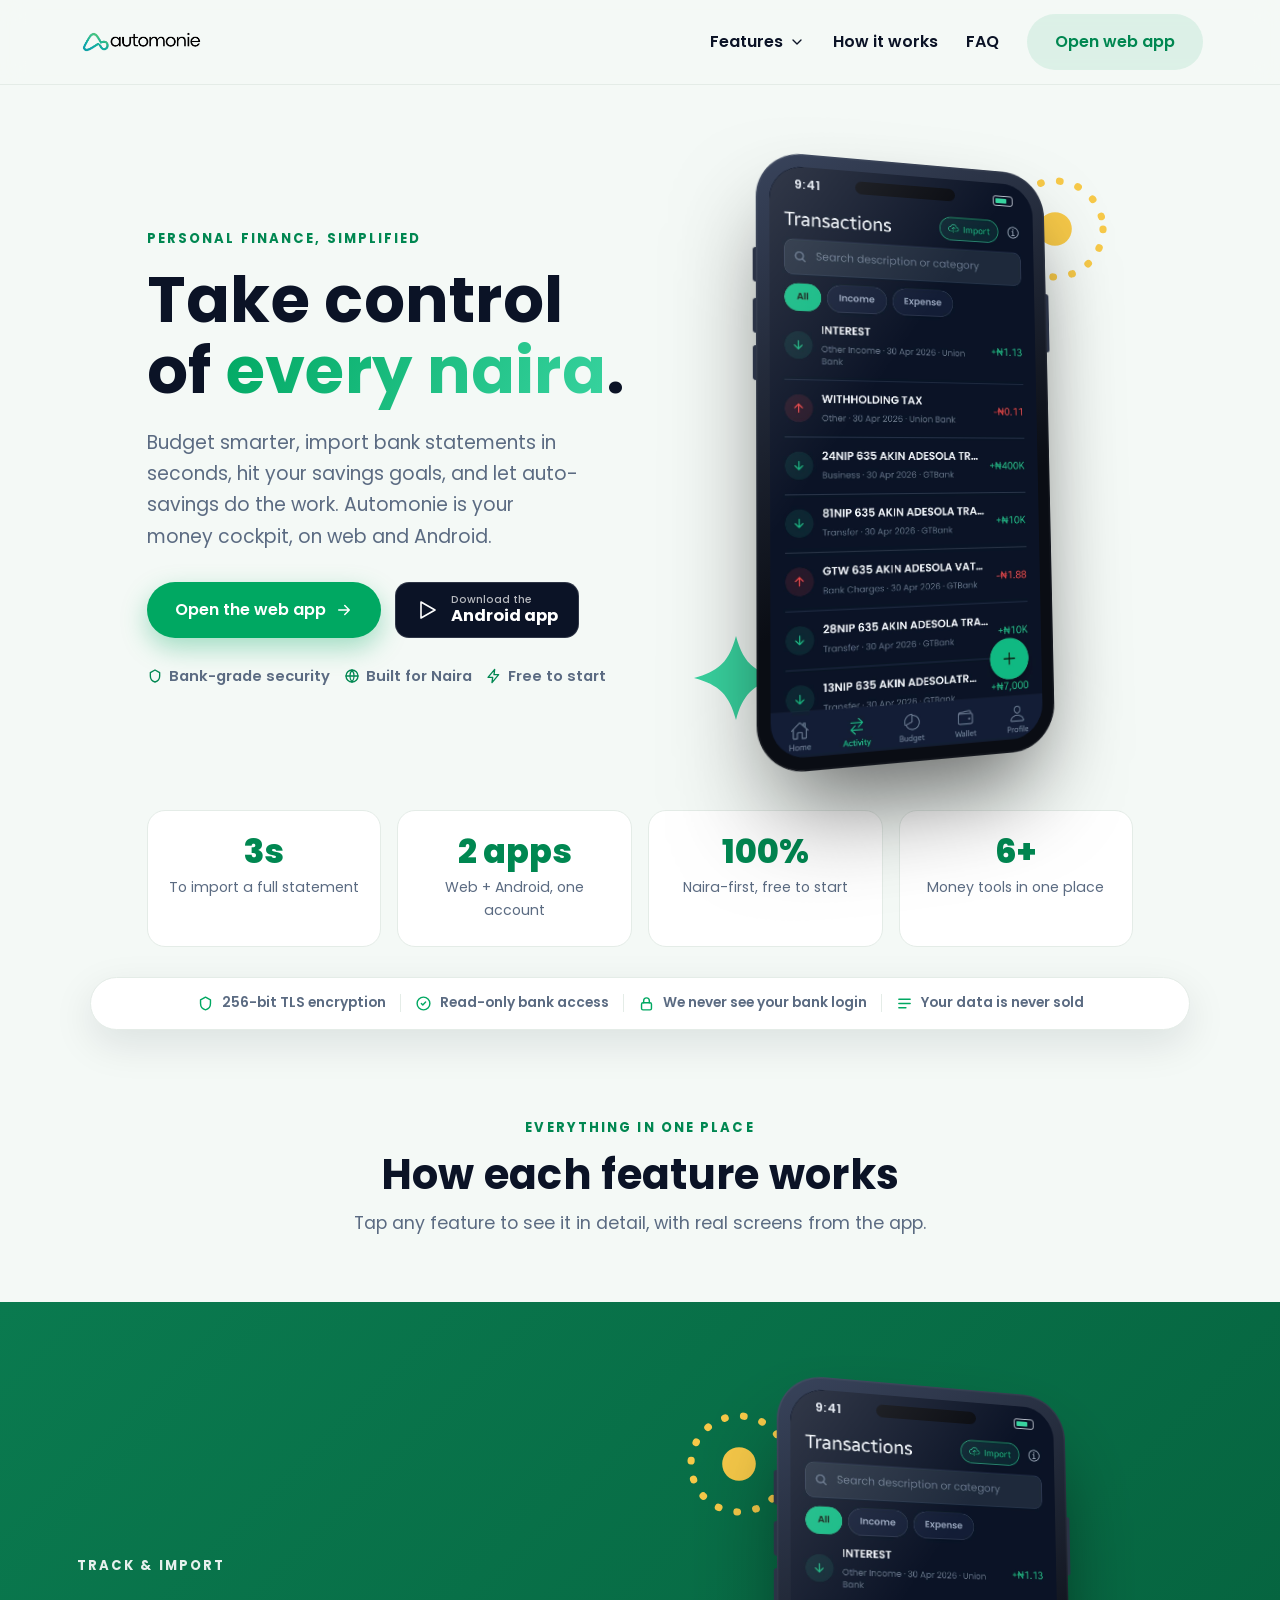
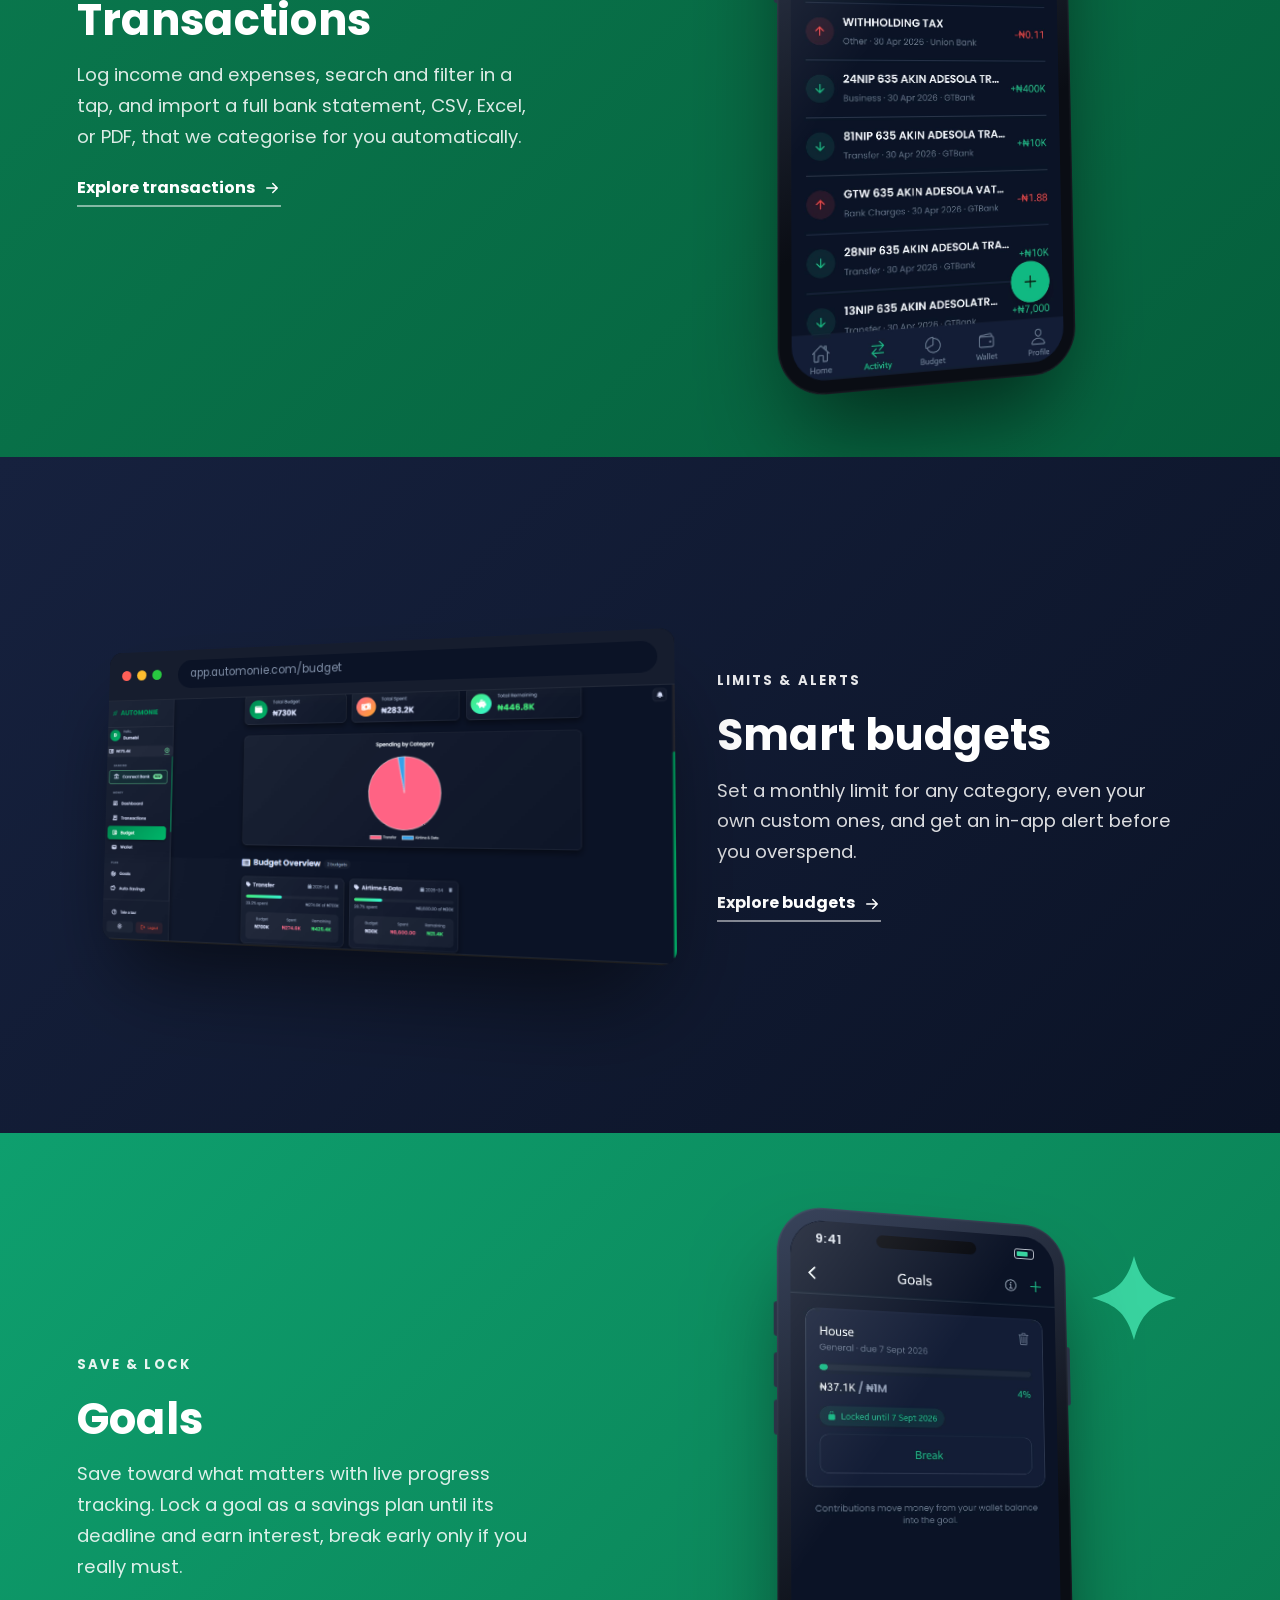
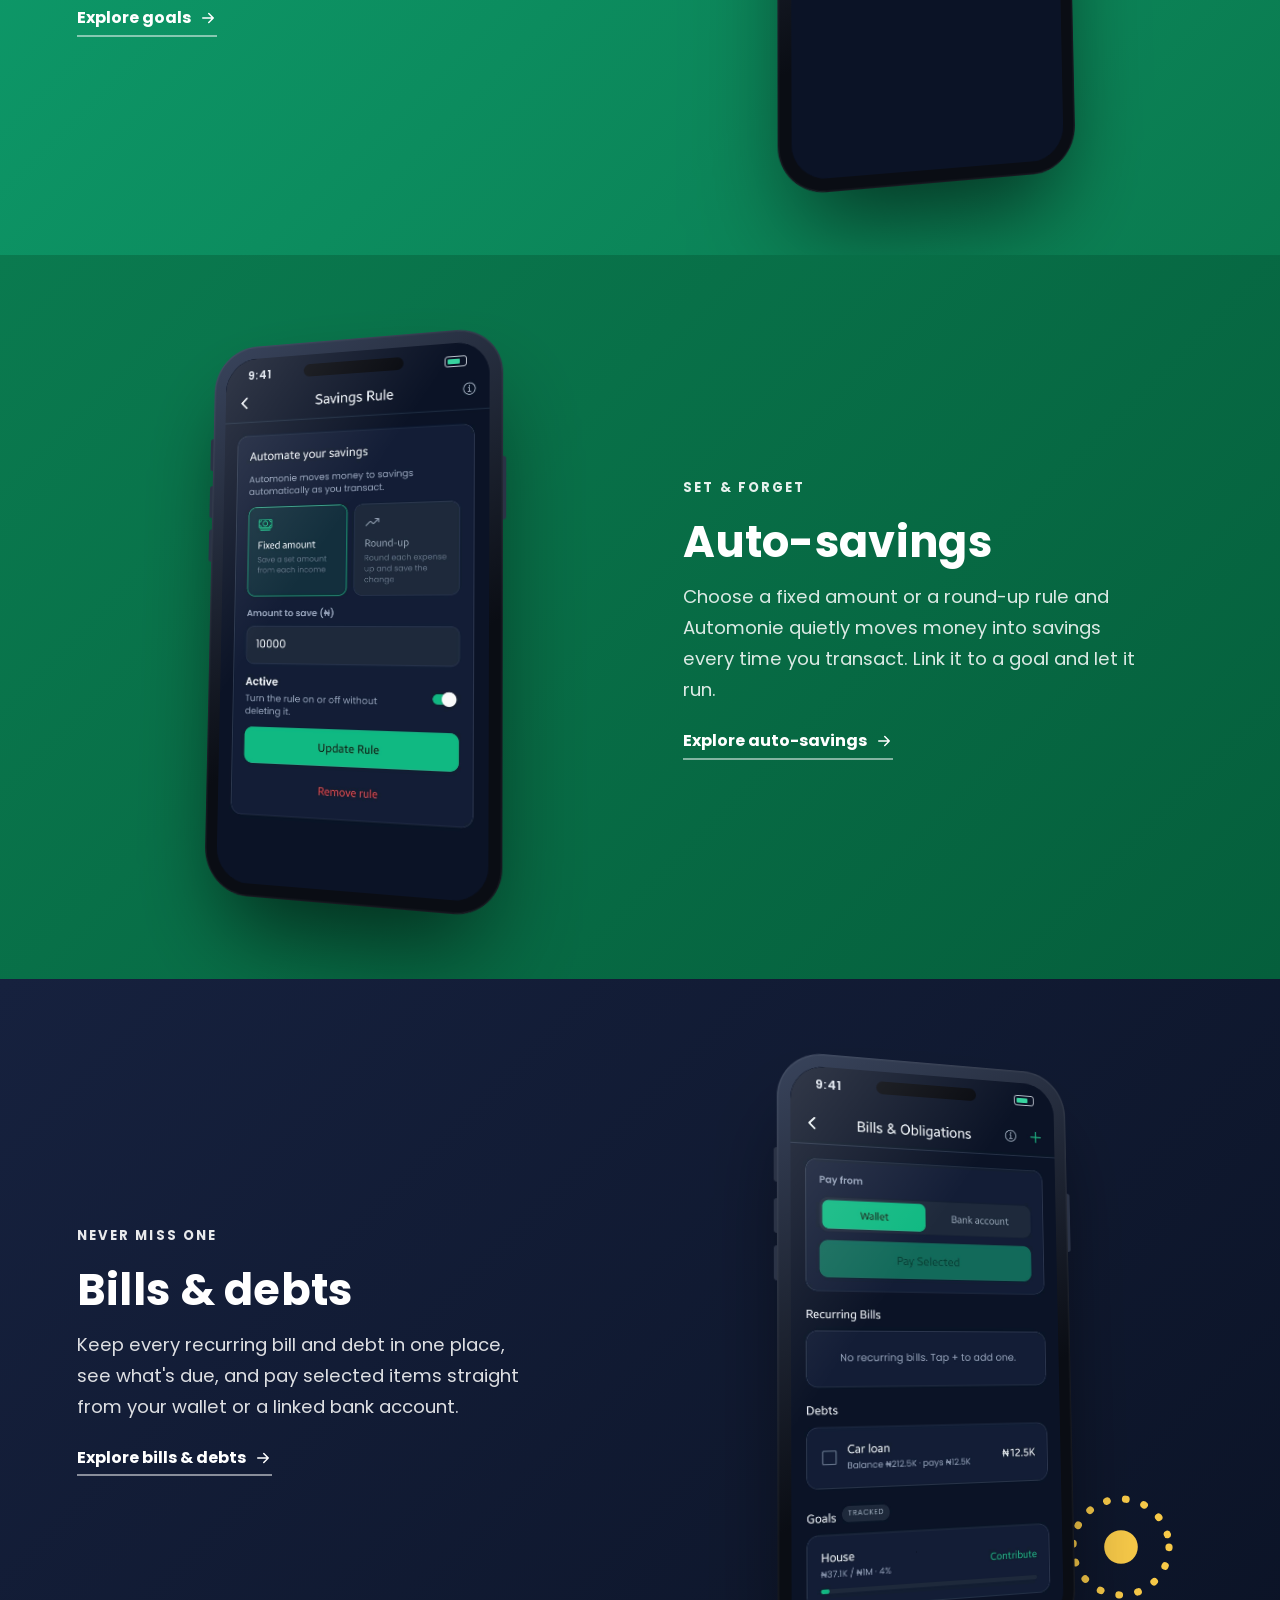
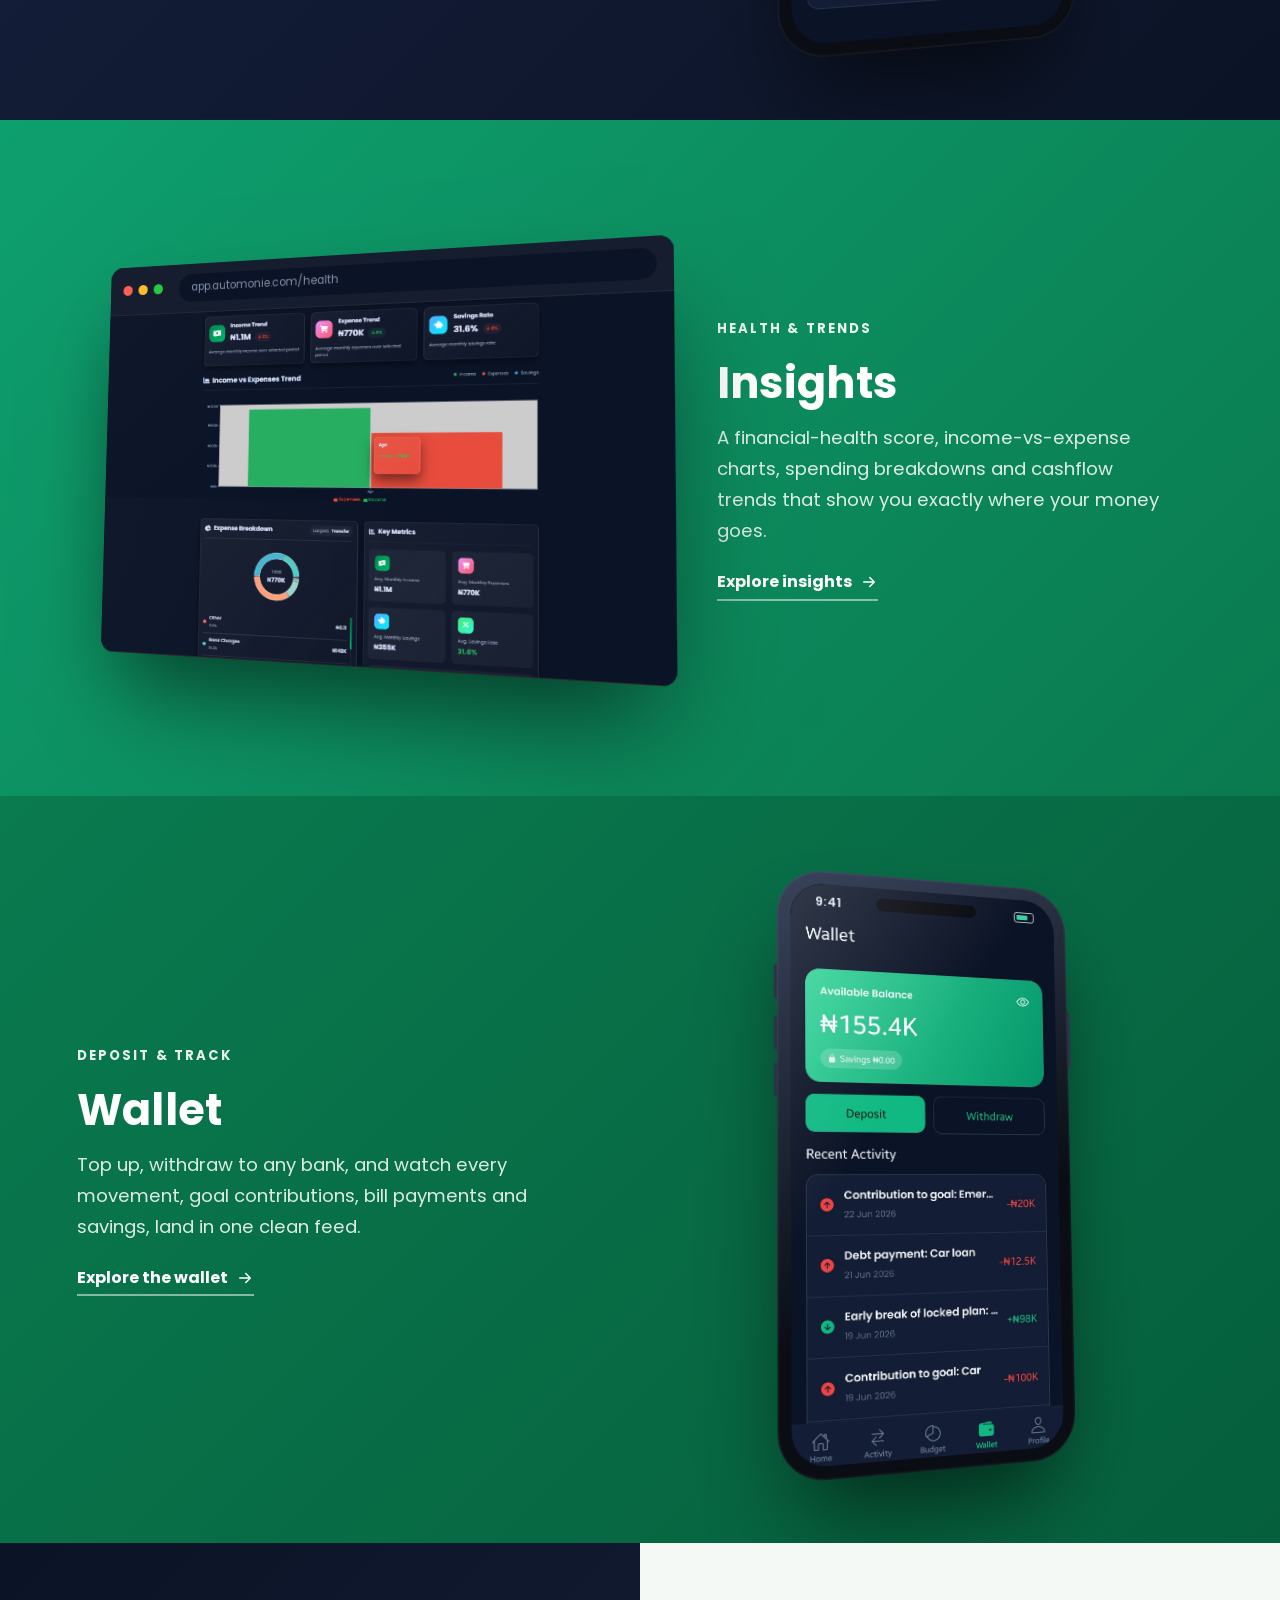
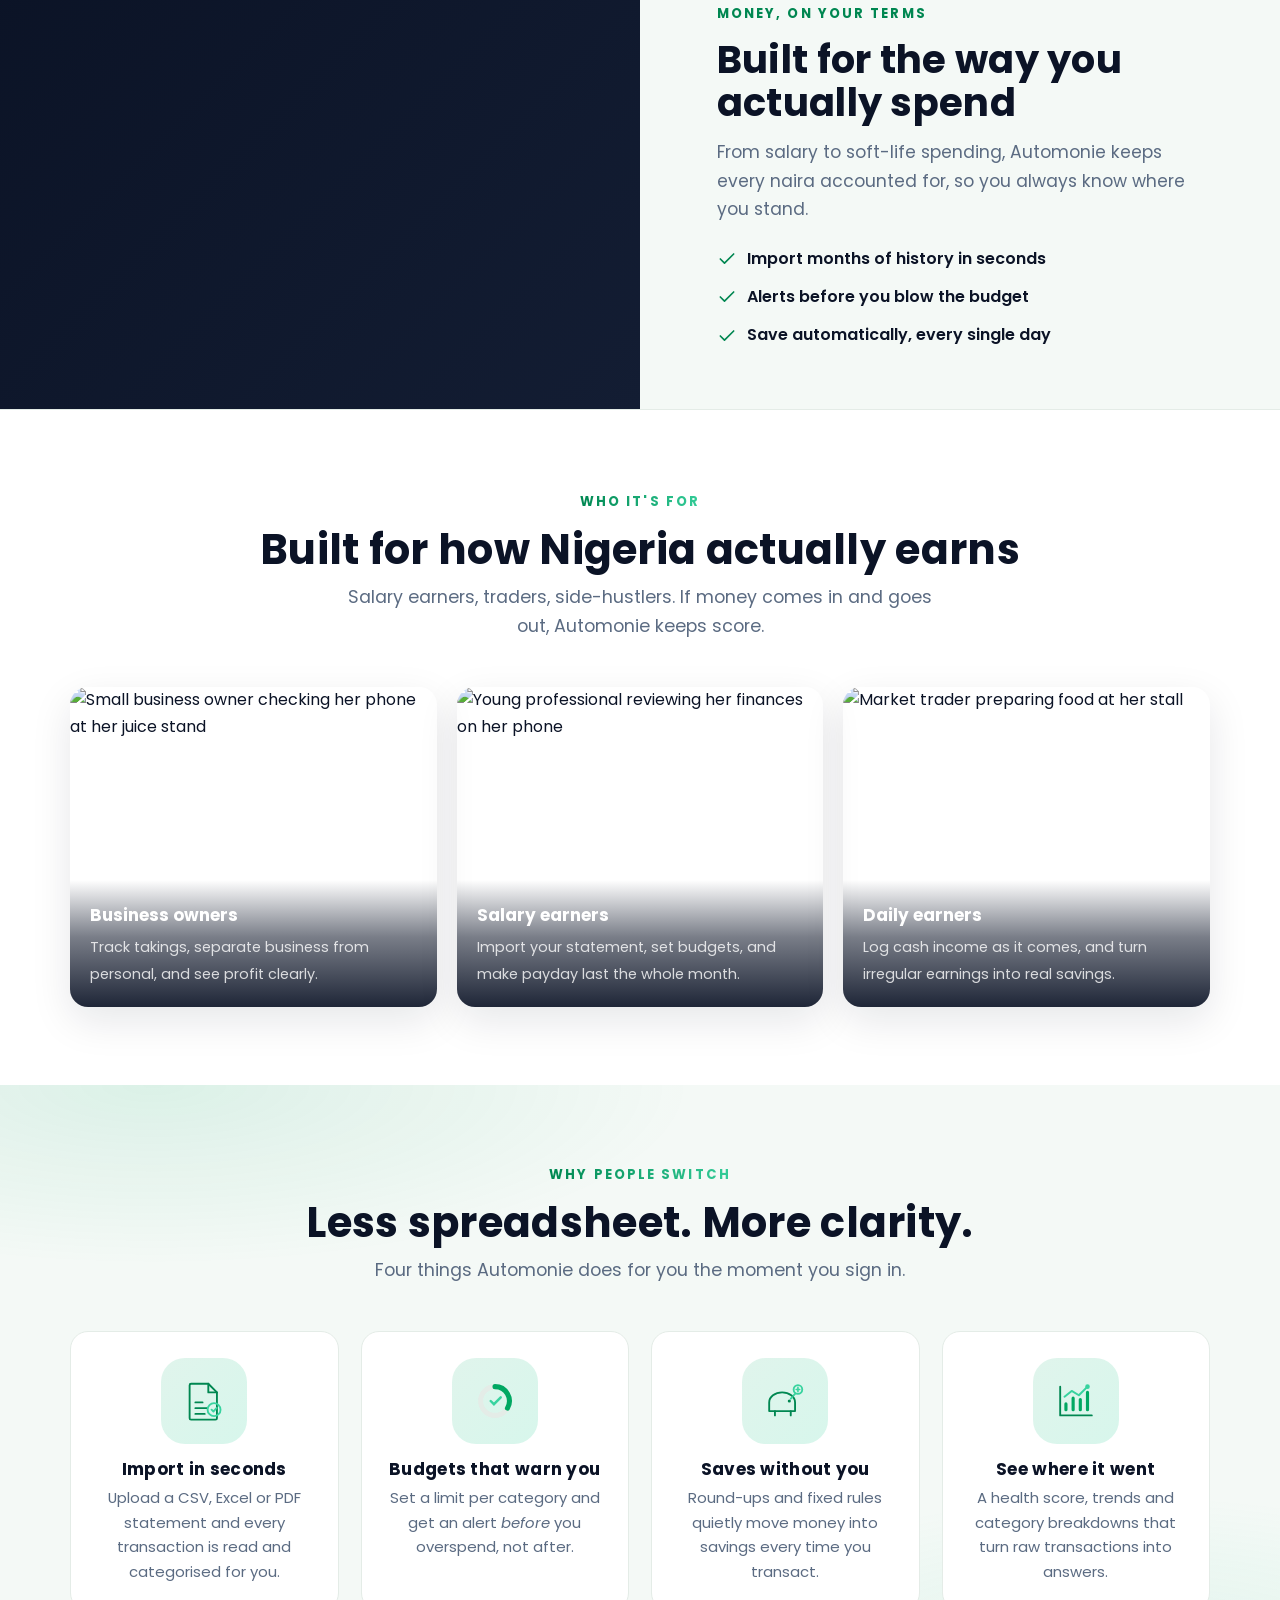
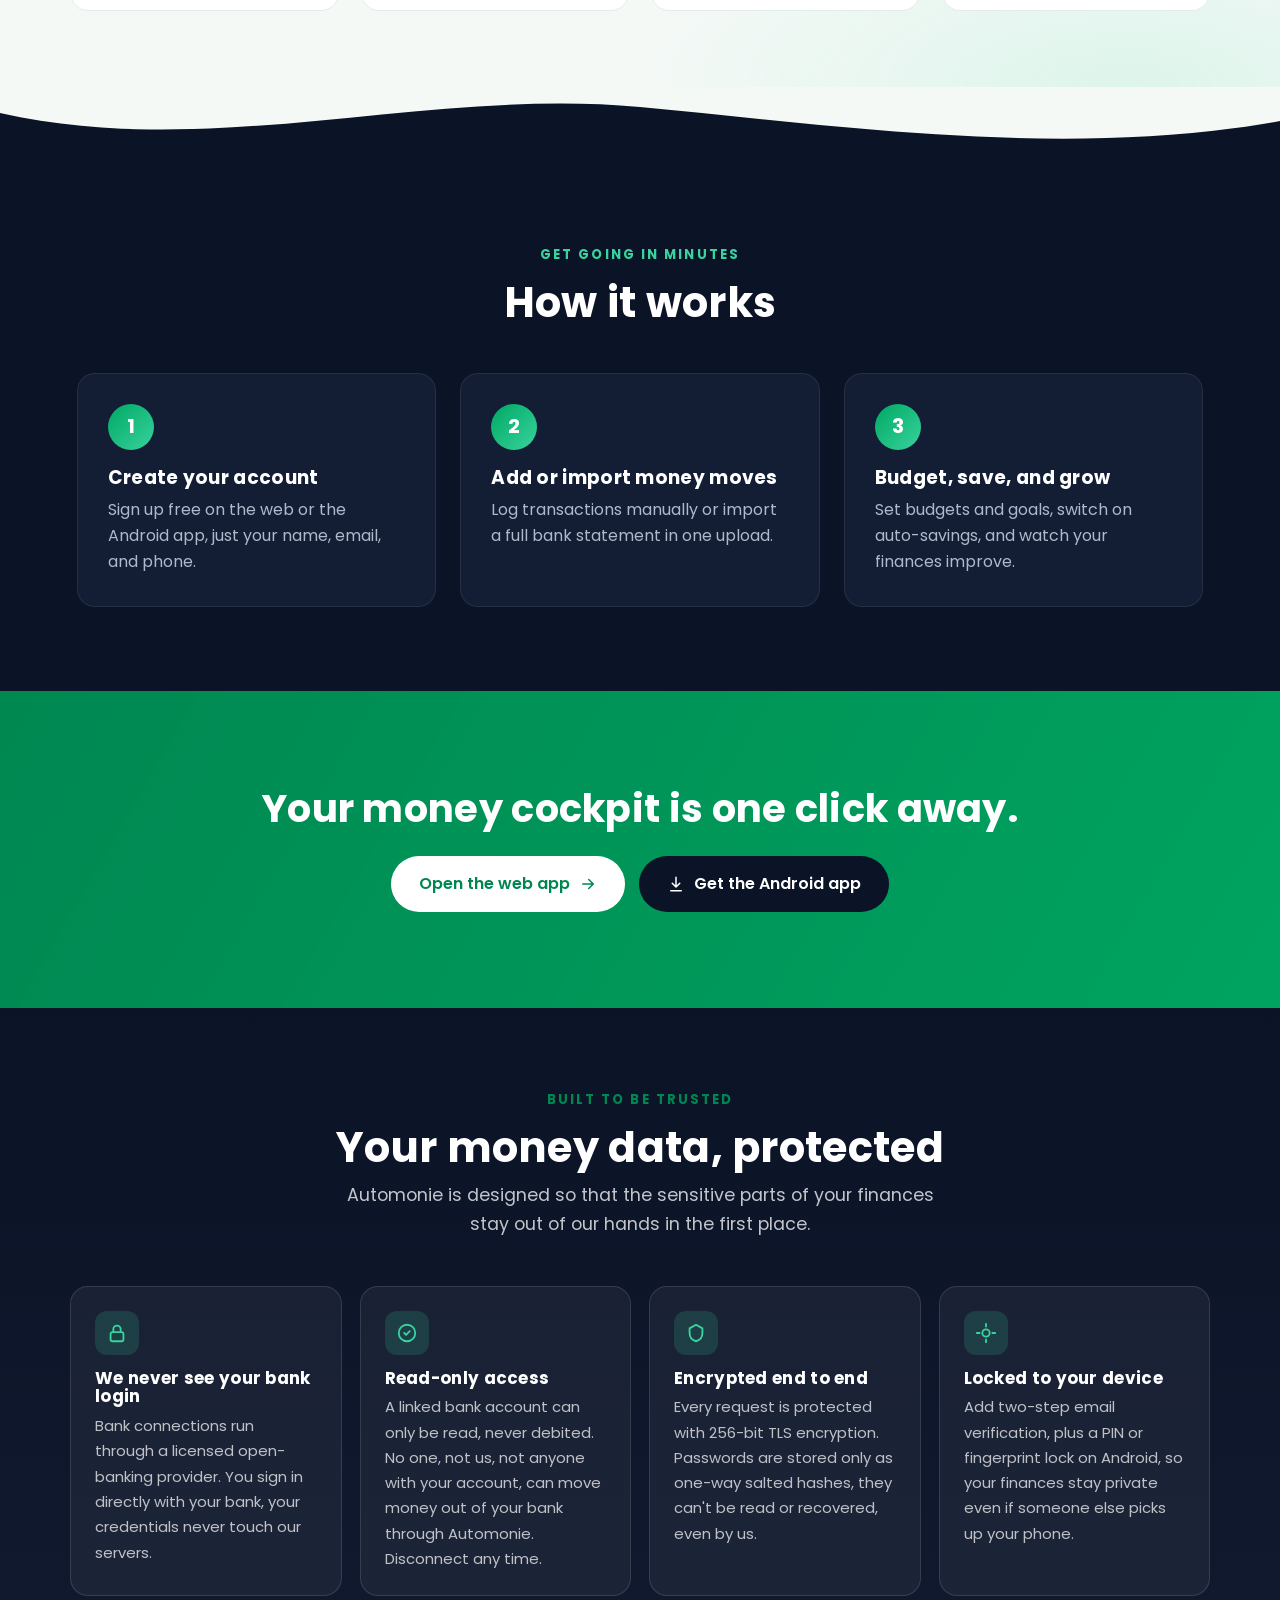
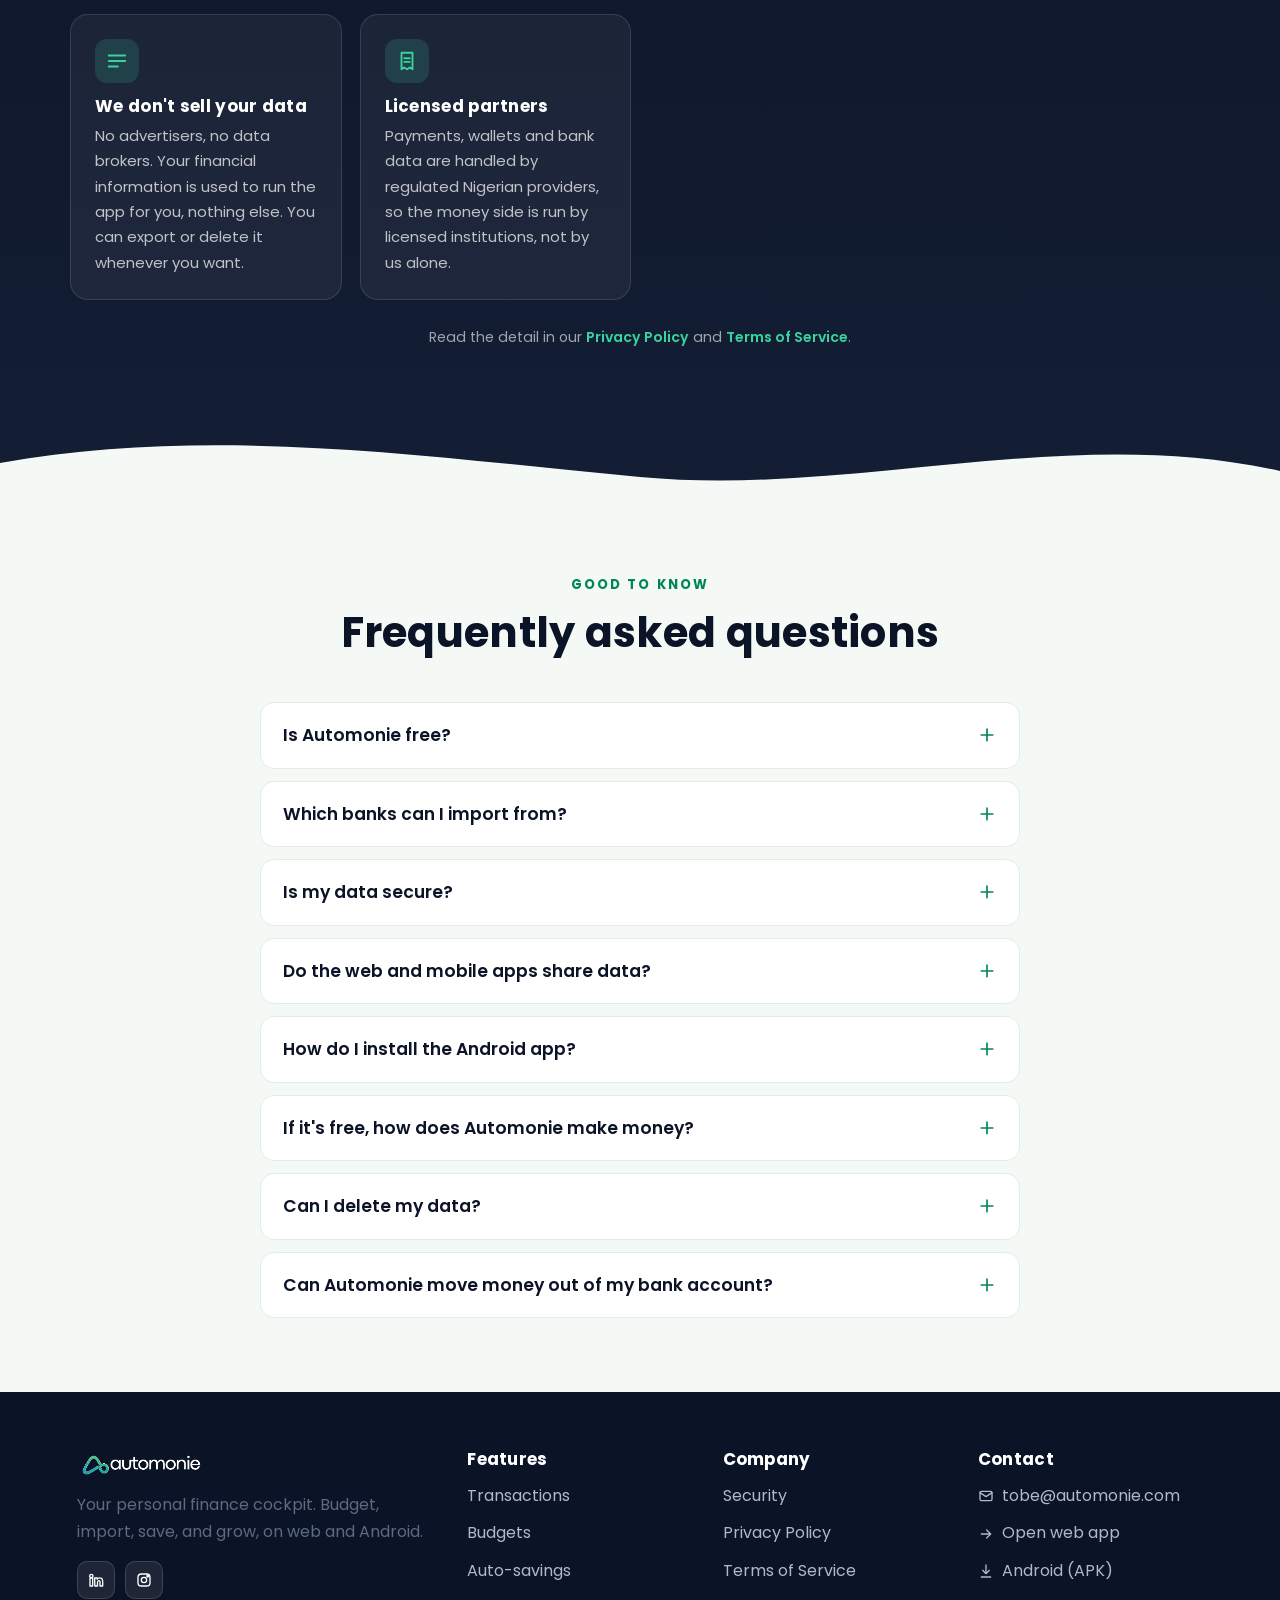
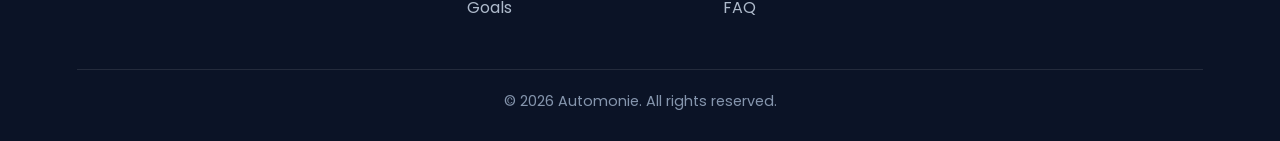
==== index.html @ 214b16e3 "Make content visible without JS: gate reveal animation behind html.js + observer fallback" ====
<!DOCTYPE html>
<html lang="en">
<head>
<meta charset="UTF-8" />
<meta name="viewport" content="width=device-width, initial-scale=1.0" />
<title>Automonie | Take control of your money</title>
<meta name="description" content="Automonie helps you budget, import bank statements, track goals, and auto-save, on web and Android." />
<meta name="theme-color" content="#0b1326" />
<link rel="canonical" href="https://automonie.com/" />
<meta name="robots" content="index, follow" />
<!-- Open Graph / social cards -->
<meta property="og:type" content="website" />
<meta property="og:site_name" content="Automonie" />
<meta property="og:title" content="Automonie | Take control of every naira" />
<meta property="og:description" content="Budget smarter, import bank statements in seconds, hit your savings goals, and let auto-savings do the work. Naira-first, on web and Android." />
<meta property="og:url" content="https://automonie.com/" />
<meta property="og:image" content="https://automonie.com/assets/og-cover.png" />
<meta property="og:image:width" content="1200" />
<meta property="og:image:height" content="630" />
<meta property="og:locale" content="en_NG" />
<meta name="twitter:card" content="summary_large_image" />
<meta name="twitter:title" content="Automonie | Take control of every naira" />
<meta name="twitter:description" content="Budget smarter, import bank statements in seconds, and hit your savings goals. Naira-first, on web and Android." />
<meta name="twitter:image" content="https://automonie.com/assets/og-cover.png" />
<link rel="icon" type="image/png" href="assets/logo-mark.png" />
<link rel="preconnect" href="https://fonts.googleapis.com" />
<link rel="preconnect" href="https://fonts.gstatic.com" crossorigin />
<link href="https://fonts.googleapis.com/css2?family=Poppins:wght@400;500;600;700&display=swap" rel="stylesheet" />
<script>document.documentElement.className+=" js";</script>
<link rel="stylesheet" href="assets/site.css" />
</head>
<body>
<!-- NAV -->
<header class="nav" id="top">
  <a href="#top" class="brand"><img src="assets/logo-full-dark.png" alt="Automonie" class="brand-img"></a>
  <nav class="nav-links" id="navLinks">
    <div class="has-drop">
      <button class="drop-btn" aria-haspopup="true">Features <svg class="ic" viewBox="0 0 24 24"><path d="M6 9l6 6 6-6"/></svg></button>
      <div class="drop-menu">
        <a href="features/transactions.html"><span class="di"><svg class="ic" viewBox="0 0 24 24"><path d="M7 7h11M7 7l3-3M7 7l3 3M17 17H6M17 17l-3-3M17 17l-3 3"/></svg></span><div>Transactions<small>Track &amp; import</small></div></a>
        <a href="features/budgets.html"><span class="di"><svg class="ic" viewBox="0 0 24 24"><path d="M3 12a9 9 0 1 0 9-9v9z"/></svg></span><div>Budgets<small>Limits &amp; alerts</small></div></a>
        <a href="features/auto-savings.html"><span class="di"><svg class="ic" viewBox="0 0 24 24"><path d="M4 12a8 8 0 0 1 16 0v5H4z"/><circle cx="16" cy="11" r="1"/></svg></span><div>Auto-savings<small>Set &amp; forget</small></div></a>
        <a href="features/goals.html"><span class="di"><svg class="ic" viewBox="0 0 24 24"><circle cx="12" cy="12" r="9"/><circle cx="12" cy="12" r="4"/></svg></span><div>Goals<small>Save &amp; lock</small></div></a>
        <a href="features/bills.html"><span class="di"><svg class="ic" viewBox="0 0 24 24"><path d="M6 3h12v18l-3-2-3 2-3-2-3 2zM9 8h6M9 12h6"/></svg></span><div>Bills &amp; debts<small>Never miss one</small></div></a>
        <a href="features/insights.html"><span class="di"><svg class="ic" viewBox="0 0 24 24"><path d="M4 19V5M4 19h16M8 16v-5M12 16V8M16 16v-3"/></svg></span><div>Insights<small>Health &amp; trends</small></div></a>
        <a href="features/wallet.html"><span class="di"><svg class="ic" viewBox="0 0 24 24"><rect x="3" y="6" width="18" height="13" rx="2"/><path d="M16 12h2"/></svg></span><div>Wallet<small>Deposit &amp; track</small></div></a>
      </div>
    </div>
    <a href="#how">How it works</a>
    <a href="#faq">FAQ</a>
    <a class="btn btn-ghost" data-app="web">Open web app</a>
  </nav>
  <button class="nav-toggle" id="navToggle" aria-label="Menu"><svg class="ic" style="width:26px;height:26px" viewBox="0 0 24 24"><path d="M3 6h18M3 12h18M3 18h18"/></svg></button>
</header>

<!-- HERO -->
<section class="hero">
  <div class="hero-copy">
    <span class="eyebrow reveal">Personal finance, simplified</span>
    <h1 class="reveal" data-d="1">Take control of <span class="grad">every naira</span>.</h1>
    <p class="lead reveal" data-d="2">Budget smarter, import bank statements in seconds, hit your savings goals, and let auto-savings do the work. Automonie is your money cockpit, on web and Android.</p>
    <div class="hero-cta reveal" data-d="3">
      <a class="btn btn-primary" data-app="web">Open the web app <svg class="ic" viewBox="0 0 24 24"><path d="M5 12h14M13 6l6 6-6 6"/></svg></a>
      <a class="store" data-app="apk"><svg class="ic" viewBox="0 0 24 24"><path d="M5 4l14 8-14 8z"/></svg><span><small>Download the</small><b>Android app</b></span></a>
    </div>
    <div class="hero-trust reveal" data-d="3">
      <span><svg class="ic" viewBox="0 0 24 24"><path d="M12 3l7 4v5c0 5-3.5 8-7 9-3.5-1-7-4-7-9V7z"/></svg> Bank-grade security</span>
      <span><svg class="ic" viewBox="0 0 24 24"><circle cx="12" cy="12" r="9"/><path d="M3 12h18M12 3a15 15 0 0 1 0 18M12 3a15 15 0 0 0 0 18"/></svg> Built for Naira</span>
      <span><svg class="ic" viewBox="0 0 24 24"><path d="M13 2L3 14h7l-1 8 10-12h-7z"/></svg> Free to start</span>
    </div>
  </div>
  <div class="hero-art">
    <svg class="deco flower" style="top:2%;right:4%" viewBox="0 0 100 100" aria-hidden="true"><circle cx="50" cy="50" r="14" fill="currentColor"/><g fill="none" stroke="currentColor" stroke-width="6" stroke-linecap="round" stroke-dasharray="0.5 15.5"><circle cx="50" cy="50" r="40"/></g></svg>
    <svg class="deco cross" style="bottom:6%;left:2%" viewBox="0 0 100 100" aria-hidden="true"><path fill="currentColor" d="M50 0C58 30 70 42 100 50 70 58 58 70 50 100 42 70 30 58 0 50 30 42 42 30 50 0Z"/></svg>
    <div class="dvc tilt-l float" style="z-index:2">
      <div class="scrn">
        <div class="bar"><span class="t">9:41</span><span class="isl"></span><span class="bt"></span></div>
        <img src="assets/screens/mobile-transactions.jpg" alt="Automonie transactions on Android" loading="eager" decoding="async">
        <span class="glare"></span>
      </div>
    </div>
  </div>
</section>

<!-- STATS -->
<section class="stats reveal">
  <div class="stat"><div class="num" data-count="3" data-suffix="s">0</div><div class="lab">To import a full statement</div></div>
  <div class="stat"><div class="num" data-count="2" data-suffix=" apps">0</div><div class="lab">Web + Android, one account</div></div>
  <div class="stat"><div class="num" data-count="100" data-suffix="%">0</div><div class="lab">Naira-first, free to start</div></div>
  <div class="stat"><div class="num" data-count="6" data-suffix="+">0</div><div class="lab">Money tools in one place</div></div>
</section>

<!-- TRUST STRIP -->
<section class="trust-strip reveal">
  <div class="trust-in">
    <span><svg class="ic" viewBox="0 0 24 24"><path d="M12 3l7 4v5c0 5-3.5 8-7 9-3.5-1-7-4-7-9V7z"/></svg> 256-bit TLS encryption</span>
    <i class="trust-sep"></i>
    <span><svg class="ic" viewBox="0 0 24 24"><circle cx="12" cy="12" r="9"/><path d="M9 12l2 2 4-4"/></svg> Read-only bank access</span>
    <i class="trust-sep"></i>
    <span><svg class="ic" viewBox="0 0 24 24"><rect x="5" y="11" width="14" height="10" rx="2"/><path d="M8 11V8a4 4 0 0 1 8 0v3"/></svg> We never see your bank login</span>
    <i class="trust-sep"></i>
    <span><svg class="ic" viewBox="0 0 24 24"><path d="M4 6h16M4 12h16M4 18h10"/></svg> Your data is never sold</span>
  </div>
</section>

<!-- FEATURES INTRO -->
<section class="section" id="features" style="padding-bottom:18px">
  <div class="section-head reveal"><span class="eyebrow">Everything in one place</span><h2>How each feature works</h2><p>Tap any feature to see it in detail, with real screens from the app.</p></div>
</section>

<!-- FEATURE PANELS -->
<section class="fpanel g">
  <div class="fp-in">
    <div class="fp-copy reveal">
      <span class="eyebrow">Track &amp; import</span>
      <h3>Transactions</h3>
      <p>Log income and expenses, search and filter in a tap, and import a full bank statement, CSV, Excel, or PDF, that we categorise for you automatically.</p>
      <a class="more" href="features/transactions.html">Explore transactions <svg class="ic" viewBox="0 0 24 24"><path d="M5 12h14M13 6l6 6-6 6"/></svg></a>
    </div>
    <div class="fp-device">
      <svg class="deco flower" style="top:4%;left:4%" viewBox="0 0 100 100" aria-hidden="true"><circle cx="50" cy="50" r="14" fill="currentColor"/><g fill="none" stroke="currentColor" stroke-width="6" stroke-linecap="round" stroke-dasharray="0.5 15.5"><circle cx="50" cy="50" r="40"/></g></svg>
      <div class="dvc tilt-l float" style="z-index:2">
        <div class="scrn"><div class="bar"><span class="t">9:41</span><span class="isl"></span><span class="bt"></span></div><img src="assets/screens/mobile-transactions.jpg" alt="Imported transactions on Automonie" loading="lazy"><span class="glare"></span></div>
      </div>
    </div>
  </div>
</section>

<section class="fpanel d alt">
  <div class="fp-in">
    <div class="fp-copy reveal">
      <span class="eyebrow">Limits &amp; alerts</span>
      <h3>Smart budgets</h3>
      <p>Set a monthly limit for any category, even your own custom ones, and get an in-app alert before you overspend.</p>
      <a class="more" href="features/budgets.html">Explore budgets <svg class="ic" viewBox="0 0 24 24"><path d="M5 12h14M13 6l6 6-6 6"/></svg></a>
    </div>
    <div class="fp-device">
      <div class="bvc tilt-r float" style="z-index:2">
        <div class="top"><i></i><i></i><i></i><span class="url">app.automonie.com/budget</span></div>
        <img src="assets/screens/budget.png" alt="Budget page on Automonie" loading="lazy">
      </div>
    </div>
  </div>
</section>

<section class="fpanel m">
  <div class="fp-in">
    <div class="fp-copy reveal">
      <span class="eyebrow">Save &amp; lock</span>
      <h3>Goals</h3>
      <p>Save toward what matters with live progress tracking. Lock a goal as a savings plan until its deadline and earn interest, break early only if you really must.</p>
      <a class="more" href="features/goals.html">Explore goals <svg class="ic" viewBox="0 0 24 24"><path d="M5 12h14M13 6l6 6-6 6"/></svg></a>
    </div>
    <div class="fp-device">
      <svg class="deco cross" style="top:8%;right:5%" viewBox="0 0 100 100" aria-hidden="true"><path fill="currentColor" d="M50 0C58 30 70 42 100 50 70 58 58 70 50 100 42 70 30 58 0 50 30 42 42 30 50 0Z"/></svg>
      <div class="dvc tilt-l float" style="z-index:2">
        <div class="scrn"><div class="bar"><span class="t">9:41</span><span class="isl"></span><span class="bt"></span></div><img src="assets/screens/mobile-goals.jpg" alt="Goals on Automonie" loading="lazy"><span class="glare"></span></div>
      </div>
    </div>
  </div>
</section>

<section class="fpanel g alt">
  <div class="fp-in">
    <div class="fp-copy reveal">
      <span class="eyebrow">Set &amp; forget</span>
      <h3>Auto-savings</h3>
      <p>Choose a fixed amount or a round-up rule and Automonie quietly moves money into savings every time you transact. Link it to a goal and let it run.</p>
      <a class="more" href="features/auto-savings.html">Explore auto-savings <svg class="ic" viewBox="0 0 24 24"><path d="M5 12h14M13 6l6 6-6 6"/></svg></a>
    </div>
    <div class="fp-device">
      <div class="dvc tilt-r float" style="z-index:2">
        <div class="scrn"><div class="bar"><span class="t">9:41</span><span class="isl"></span><span class="bt"></span></div><img src="assets/screens/mobile-savings.jpg" alt="Savings rule on Automonie" loading="lazy"><span class="glare"></span></div>
      </div>
    </div>
  </div>
</section>

<section class="fpanel d">
  <div class="fp-in">
    <div class="fp-copy reveal">
      <span class="eyebrow">Never miss one</span>
      <h3>Bills &amp; debts</h3>
      <p>Keep every recurring bill and debt in one place, see what's due, and pay selected items straight from your wallet or a linked bank account.</p>
      <a class="more" href="features/bills.html">Explore bills &amp; debts <svg class="ic" viewBox="0 0 24 24"><path d="M5 12h14M13 6l6 6-6 6"/></svg></a>
    </div>
    <div class="fp-device">
      <svg class="deco flower" style="bottom:6%;right:4%" viewBox="0 0 100 100" aria-hidden="true"><circle cx="50" cy="50" r="14" fill="currentColor"/><g fill="none" stroke="currentColor" stroke-width="6" stroke-linecap="round" stroke-dasharray="0.5 15.5"><circle cx="50" cy="50" r="40"/></g></svg>
      <div class="dvc tilt-l float" style="z-index:2">
        <div class="scrn"><div class="bar"><span class="t">9:41</span><span class="isl"></span><span class="bt"></span></div><img src="assets/screens/mobile-bills.jpg" alt="Bills and obligations on Automonie" loading="lazy"><span class="glare"></span></div>
      </div>
    </div>
  </div>
</section>

<section class="fpanel m alt">
  <div class="fp-in">
    <div class="fp-copy reveal">
      <span class="eyebrow">Health &amp; trends</span>
      <h3>Insights</h3>
      <p>A financial-health score, income-vs-expense charts, spending breakdowns and cashflow trends that show you exactly where your money goes.</p>
      <a class="more" href="features/insights.html">Explore insights <svg class="ic" viewBox="0 0 24 24"><path d="M5 12h14M13 6l6 6-6 6"/></svg></a>
    </div>
    <div class="fp-device">
      <div class="bvc tilt-r float" style="z-index:2">
        <div class="top"><i></i><i></i><i></i><span class="url">app.automonie.com/health</span></div>
        <img src="assets/screens/health.png" alt="Financial health insights on Automonie" loading="lazy">
      </div>
    </div>
  </div>
</section>

<section class="fpanel g">
  <div class="fp-in">
    <div class="fp-copy reveal">
      <span class="eyebrow">Deposit &amp; track</span>
      <h3>Wallet</h3>
      <p>Top up, withdraw to any bank, and watch every movement, goal contributions, bill payments and savings, land in one clean feed.</p>
      <a class="more" href="features/wallet.html">Explore the wallet <svg class="ic" viewBox="0 0 24 24"><path d="M5 12h14M13 6l6 6-6 6"/></svg></a>
    </div>
    <div class="fp-device">
      <div class="dvc tilt-l float" style="z-index:2">
        <div class="scrn"><div class="bar"><span class="t">9:41</span><span class="isl"></span><span class="bt"></span></div><img src="assets/screens/mobile-wallet.jpg" alt="Wallet on Automonie" loading="lazy"><span class="glare"></span></div>
      </div>
    </div>
  </div>
</section>

<!-- LIFESTYLE BAND -->
<section class="life reveal">
  <div class="life-img" role="img" aria-label="Managing money on the go"></div>
  <div class="life-copy">
    <span class="eyebrow">Money, on your terms</span>
    <h2>Built for the way you actually spend</h2>
    <p>From salary to soft-life spending, Automonie keeps every naira accounted for, so you always know where you stand.</p>
    <ul class="life-list">
      <li><svg class="ic" viewBox="0 0 24 24"><path d="M20 6L9 17l-5-5"/></svg> Import months of history in seconds</li>
      <li><svg class="ic" viewBox="0 0 24 24"><path d="M20 6L9 17l-5-5"/></svg> Alerts before you blow the budget</li>
      <li><svg class="ic" viewBox="0 0 24 24"><path d="M20 6L9 17l-5-5"/></svg> Save automatically, every single day</li>
    </ul>
  </div>
</section>

<!-- REAL PEOPLE -->
<section class="people">
  <div class="people-in">
    <div class="section-head reveal">
      <span class="eyebrow shine">Who it's for</span>
      <h2>Built for how Nigeria actually earns</h2>
      <p>Salary earners, traders, side-hustlers. If money comes in and goes out, Automonie keeps score.</p>
    </div>
    <div class="photo-grid">
      <figure class="pcard reveal" data-d="1">
        <img src="https://images.unsplash.com/photo-1687422808424-4a8e78fa6ae8?auto=format&fit=crop&w=700&q=70" alt="Small business owner checking her phone at her juice stand" loading="lazy" decoding="async">
        <figcaption><b>Business owners</b><span>Track takings, separate business from personal, and see profit clearly.</span></figcaption>
      </figure>
      <figure class="pcard reveal" data-d="2">
        <img src="https://images.unsplash.com/photo-1573496782432-8690d8148c46?auto=format&fit=crop&w=700&q=70" alt="Young professional reviewing her finances on her phone" loading="lazy" decoding="async">
        <figcaption><b>Salary earners</b><span>Import your statement, set budgets, and make payday last the whole month.</span></figcaption>
      </figure>
      <figure class="pcard reveal" data-d="3">
        <img src="https://images.unsplash.com/photo-1722072391426-964abfef1924?auto=format&fit=crop&w=700&q=70" alt="Market trader preparing food at her stall" loading="lazy" decoding="async">
        <figcaption><b>Daily earners</b><span>Log cash income as it comes, and turn irregular earnings into real savings.</span></figcaption>
      </figure>
    </div>
  </div>
</section>

<!-- ILLUSTRATED BENEFITS -->
<section class="illus">
  <div class="illus-in">
    <div class="section-head reveal">
      <span class="eyebrow shine">Why people switch</span>
      <h2>Less spreadsheet. More clarity.</h2>
      <p>Four things Automonie does for you the moment you sign in.</p>
    </div>
    <div class="illus-grid">

      <div class="ill reveal" data-d="1">
        <div class="ill-art">
          <svg viewBox="0 0 64 64" class="draw" style="--len:180" fill="none" stroke="currentColor" stroke-width="2.6" stroke-linecap="round" stroke-linejoin="round">
            <path d="M14 8h24l12 12v36a2 2 0 0 1-2 2H14a2 2 0 0 1-2-2V10a2 2 0 0 1 2-2Z"/>
            <path d="M38 8v12h12"/>
            <path d="M20 34h10M20 42h16M20 50h13"/>
            <circle cx="46" cy="44" r="9" stroke="var(--mint)" class="ic-bob"/>
            <path d="M42.5 44l2.6 2.6 4.6-5" stroke="var(--mint)"/>
          </svg>
        </div>
        <h3>Import in seconds</h3>
        <p>Upload a CSV, Excel or PDF statement and every transaction is read and categorised for you.</p>
      </div>

      <div class="ill reveal" data-d="2">
        <div class="ill-art">
          <svg viewBox="0 0 64 64" class="draw d2" style="--len:200" fill="none" stroke="currentColor" stroke-width="2.6" stroke-linecap="round">
            <circle cx="32" cy="32" r="20" stroke="var(--border)" stroke-width="7"/>
            <path d="M32 12a20 20 0 0 1 17.3 30" stroke="var(--green)" stroke-width="7"/>
            <path d="M26 32l4.5 4.5L40 27" stroke="var(--mint)" stroke-width="3.4"/>
          </svg>
        </div>
        <h3>Budgets that warn you</h3>
        <p>Set a limit per category and get an alert <em>before</em> you overspend, not after.</p>
      </div>

      <div class="ill reveal" data-d="3">
        <div class="ill-art">
          <svg viewBox="0 0 64 64" fill="none" stroke="currentColor" stroke-width="2.6" stroke-linecap="round" stroke-linejoin="round">
            <path d="M10 34a18 14 0 0 1 36 0v12H10z" class="draw" style="--len:150"/>
            <circle cx="38" cy="32" r="2.2" fill="currentColor" stroke="none"/>
            <path d="M18 46v6M40 46v6"/>
            <circle cx="50" cy="16" r="6" stroke="var(--mint)" class="ic-bob"/>
            <path d="M50 13v6M47.5 16h5" stroke="var(--mint)" stroke-width="2.2"/>
            <path d="M46 22l-6 7" stroke="var(--mint)" stroke-dasharray="3 3"/>
          </svg>
        </div>
        <h3>Saves without you</h3>
        <p>Round-ups and fixed rules quietly move money into savings every time you transact.</p>
      </div>

      <div class="ill reveal" data-d="4">
        <div class="ill-art">
          <svg viewBox="0 0 64 64" class="draw d3" style="--len:170" fill="none" stroke="currentColor" stroke-width="2.6" stroke-linecap="round" stroke-linejoin="round">
            <path d="M10 52V12M10 52h44"/>
            <path d="M18 44v-8M28 44V28M38 44v-14M48 44V20" stroke="var(--green)" stroke-width="4.4"/>
            <path d="M16 26l10-8 10 6 12-12" stroke="var(--mint)" stroke-width="2.8"/>
            <circle cx="48" cy="12" r="3.2" fill="var(--mint)" stroke="none" class="ic-bob"/>
          </svg>
        </div>
        <h3>See where it went</h3>
        <p>A health score, trends and category breakdowns that turn raw transactions into answers.</p>
      </div>

    </div>
  </div>
</section>

<div class="divider" aria-hidden="true">
  <svg viewBox="0 0 1440 70" preserveAspectRatio="none"><path fill="#0b1326" d="M0,26 C240,74 480,0 720,20 C960,40 1200,72 1440,34 L1440,70 L0,70 Z"/></svg>
</div>

<!-- HOW IT WORKS -->
<section class="how" id="how">
  <div class="how-inner">
    <div class="section-head reveal"><span class="eyebrow">Get going in minutes</span><h2>How it works</h2></div>
    <div class="steps">
      <div class="step reveal" data-d="1"><div class="step-no">1</div><h3>Create your account</h3><p>Sign up free on the web or the Android app, just your name, email, and phone.</p></div>
      <div class="step reveal" data-d="2"><div class="step-no">2</div><h3>Add or import money moves</h3><p>Log transactions manually or import a full bank statement in one upload.</p></div>
      <div class="step reveal" data-d="3"><div class="step-no">3</div><h3>Budget, save, and grow</h3><p>Set budgets and goals, switch on auto-savings, and watch your finances improve.</p></div>
    </div>
  </div>
</section>

<!-- CTA -->
<section class="cta-band">
  <h2 class="reveal">Your money cockpit is one click away.</h2>
  <div class="hero-cta reveal" data-d="1">
    <a class="btn btn-primary" data-app="web">Open the web app <svg class="ic" viewBox="0 0 24 24"><path d="M5 12h14M13 6l6 6-6 6"/></svg></a>
    <a class="btn btn-dark" data-app="apk"><svg class="ic" viewBox="0 0 24 24"><path d="M12 3v12M7 11l5 5 5-5M5 21h14"/></svg> Get the Android app</a>
  </div>
</section>

<!-- SECURITY -->
<section class="sec" id="security">
  <div class="sec-in">
    <div class="section-head reveal">
      <span class="eyebrow">Built to be trusted</span>
      <h2>Your money data, protected</h2>
      <p>Automonie is designed so that the sensitive parts of your finances stay out of our hands in the first place.</p>
    </div>
    <div class="sec-grid">
      <div class="sec-card reveal">
        <div class="sec-ic"><svg class="ic" viewBox="0 0 24 24"><rect x="5" y="11" width="14" height="10" rx="2"/><path d="M8 11V8a4 4 0 0 1 8 0v3"/></svg></div>
        <h3>We never see your bank login</h3>
        <p>Bank connections run through a licensed open-banking provider. You sign in directly with your bank, your credentials never touch our servers.</p>
      </div>
      <div class="sec-card reveal" data-d="1">
        <div class="sec-ic"><svg class="ic" viewBox="0 0 24 24"><circle cx="12" cy="12" r="9"/><path d="M9 12l2 2 4-4"/></svg></div>
        <h3>Read-only access</h3>
        <p>A linked bank account can only be read, never debited. No one, not us, not anyone with your account, can move money out of your bank through Automonie. Disconnect any time.</p>
      </div>
      <div class="sec-card reveal" data-d="2">
        <div class="sec-ic"><svg class="ic" viewBox="0 0 24 24"><path d="M12 3l7 4v5c0 5-3.5 8-7 9-3.5-1-7-4-7-9V7z"/></svg></div>
        <h3>Encrypted end to end</h3>
        <p>Every request is protected with 256-bit TLS encryption. Passwords are stored only as one-way salted hashes, they can't be read or recovered, even by us.</p>
      </div>
      <div class="sec-card reveal" data-d="3">
        <div class="sec-ic"><svg class="ic" viewBox="0 0 24 24"><circle cx="12" cy="12" r="4"/><path d="M12 2v3M12 19v3M2 12h3M19 12h3"/></svg></div>
        <h3>Locked to your device</h3>
        <p>Add two-step email verification, plus a PIN or fingerprint lock on Android, so your finances stay private even if someone else picks up your phone.</p>
      </div>
      <div class="sec-card reveal" data-d="4">
        <div class="sec-ic"><svg class="ic" viewBox="0 0 24 24"><path d="M3 6h18M3 12h18M3 18h10"/></svg></div>
        <h3>We don't sell your data</h3>
        <p>No advertisers, no data brokers. Your financial information is used to run the app for you, nothing else. You can export or delete it whenever you want.</p>
      </div>
      <div class="sec-card reveal" data-d="5">
        <div class="sec-ic"><svg class="ic" viewBox="0 0 24 24"><path d="M6 3h12v18l-3-2-3 2-3-2-3 2z"/><path d="M9 9h6M9 13h6"/></svg></div>
        <h3>Licensed partners</h3>
        <p>Payments, wallets and bank data are handled by regulated Nigerian providers, so the money side is run by licensed institutions, not by us alone.</p>
      </div>
    </div>
    <p class="sec-note">Read the detail in our <a href="privacy.html" style="color:var(--mint);font-weight:600">Privacy Policy</a> and <a href="terms.html" style="color:var(--mint);font-weight:600">Terms of Service</a>.</p>
  </div>
</section>

<div class="divider flip" aria-hidden="true">
  <svg viewBox="0 0 1440 70" preserveAspectRatio="none"><path fill="#131d33" d="M0,26 C240,74 480,0 720,20 C960,40 1200,72 1440,34 L1440,70 L0,70 Z"/></svg>
</div>

<!-- FAQ -->
<section class="section" id="faq">
  <div class="section-head reveal"><span class="eyebrow">Good to know</span><h2>Frequently asked questions</h2></div>
  <div class="faq reveal">
    <details><summary>Is Automonie free?<svg class="ic" viewBox="0 0 24 24"><path d="M12 5v14M5 12h14"/></svg></summary><p>Yes, creating an account and using the core features is free.</p></details>
    <details><summary>Which banks can I import from?<svg class="ic" viewBox="0 0 24 24"><path d="M12 5v14M5 12h14"/></svg></summary><p>Any Nigerian bank statement exported as CSV, Excel, or a digital (text) PDF. Scanned image PDFs aren't supported.</p></details>
    <details><summary>Is my data secure?<svg class="ic" viewBox="0 0 24 24"><path d="M12 5v14M5 12h14"/></svg></summary><p>Traffic is encrypted (HTTPS), passwords are hashed, and you can enable email two-step verification. Card details are never stored in full.</p></details>
    <details><summary>Do the web and mobile apps share data?<svg class="ic" viewBox="0 0 24 24"><path d="M12 5v14M5 12h14"/></svg></summary><p>Yes. One account works across both, your data stays in sync.</p></details>
    <details><summary>How do I install the Android app?<svg class="ic" viewBox="0 0 24 24"><path d="M12 5v14M5 12h14"/></svg></summary><p>Tap “Download for Android”, open the file, and allow installation. No Play Store needed for the beta.</p></details>
    <details><summary>If it's free, how does Automonie make money?<svg class="ic" viewBox="0 0 24 24"><path d="M12 5v14M5 12h14"/></svg></summary><p>The core budgeting, importing and goal-tracking features are free. In future we'll offer an optional paid plan with advanced features, and we earn small margins on services you actively choose to use, like paying a bill or buying airtime in the app. <strong>We never sell your data.</strong></p></details>
    <details><summary>Can I delete my data?<svg class="ic" viewBox="0 0 24 24"><path d="M12 5v14M5 12h14"/></svg></summary><p>Yes. You can delete your account and its data at any time from the app, and disconnect a linked bank account instantly. You can also export your transactions. See the <a href="privacy.html">Privacy Policy</a> for your full rights under the Nigeria Data Protection Act.</p></details>
    <details><summary>Can Automonie move money out of my bank account?<svg class="ic" viewBox="0 0 24 24"><path d="M12 5v14M5 12h14"/></svg></summary><p>No. Linked bank accounts are strictly <strong>read-only</strong>, we can see transactions to keep your records current, and nothing more. Money only moves when you explicitly initiate it from your Automonie wallet.</p></details>
  </div>
</section>

<!-- FOOTER -->
<footer class="footer" id="contact">
  <div class="footer-grid">
    <div>
      <div class="brand"><img src="assets/logo-full-light.png" alt="Automonie" class="brand-img"></div>
      <p class="muted">Your personal finance cockpit. Budget, import, save, and grow, on web and Android.</p>
      <div class="social">
        <a href="https://www.linkedin.com/company/automonie/" target="_blank" rel="noopener" aria-label="Automonie on LinkedIn"><svg class="ic" viewBox="0 0 24 24"><path d="M4.98 3.5a2.5 2.5 0 1 1 0 5 2.5 2.5 0 0 1 0-5zM3 9h4v12H3zM10 9h3.8v1.7h.05a4.2 4.2 0 0 1 3.75-2c4 0 4.4 2.4 4.4 5.6V21h-4v-5.2c0-1.25 0-2.85-1.75-2.85s-2 1.35-2 2.75V21h-4z"/></svg></a>
        <a href="https://www.instagram.com/automonie.ng/" target="_blank" rel="noopener" aria-label="Automonie on Instagram"><svg class="ic" viewBox="0 0 24 24"><rect x="3" y="3" width="18" height="18" rx="5"/><circle cx="12" cy="12" r="4"/><circle cx="17.5" cy="6.5" r="1.2"/></svg></a>
      </div>
    </div>
    <div><h4>Features</h4><a href="features/transactions.html">Transactions</a><a href="features/budgets.html">Budgets</a><a href="features/auto-savings.html">Auto-savings</a><a href="features/goals.html">Goals</a></div>
    <div><h4>Company</h4><a href="#security">Security</a><a href="privacy.html">Privacy Policy</a><a href="terms.html">Terms of Service</a><a href="#faq">FAQ</a></div>
    <div><h4>Contact</h4>
      <a href="mailto:tobe@automonie.com"><svg class="ic" viewBox="0 0 24 24"><rect x="3" y="5" width="18" height="14" rx="2"/><path d="M3 7l9 6 9-6"/></svg> tobe@automonie.com</a>
      <a data-app="web"><svg class="ic" viewBox="0 0 24 24"><path d="M5 12h14M13 6l6 6-6 6"/></svg> Open web app</a>
      <a data-app="apk"><svg class="ic" viewBox="0 0 24 24"><path d="M12 3v12M7 11l5 5 5-5M5 21h14"/></svg> Android (APK)</a>
    </div>
  </div>
  <div class="footer-bottom">© <span id="year"></span> Automonie. All rights reserved.</div>
</footer>

<!-- Structured data: helps Google show rich results and understand the brand -->
<script type="application/ld+json">
{
  "@context":"https://schema.org",
  "@graph":[
    {
      "@type":"Organization",
      "@id":"https://automonie.com/#org",
      "name":"Automonie",
      "url":"https://automonie.com/",
      "logo":"https://automonie.com/assets/logo-mark.png",
      "email":"tobe@automonie.com",
      "areaServed":"NG",
      "sameAs":[
        "https://www.linkedin.com/company/automonie/",
        "https://www.instagram.com/automonie.ng/"
      ]
    },
    {
      "@type":"WebSite",
      "@id":"https://automonie.com/#website",
      "url":"https://automonie.com/",
      "name":"Automonie",
      "publisher":{"@id":"https://automonie.com/#org"},
      "inLanguage":"en-NG"
    },
    {
      "@type":"SoftwareApplication",
      "name":"Automonie",
      "applicationCategory":"FinanceApplication",
      "operatingSystem":"Android, Web",
      "description":"Personal finance app for Nigeria: budget, import bank statements, track goals and automate savings.",
      "offers":{"@type":"Offer","price":"0","priceCurrency":"NGN"},
      "publisher":{"@id":"https://automonie.com/#org"}
    },
    {
      "@type":"FAQPage",
      "mainEntity":[
        {"@type":"Question","name":"Is Automonie free?","acceptedAnswer":{"@type":"Answer","text":"Yes, creating an account and using the core features is free."}},
        {"@type":"Question","name":"Which banks can I import from?","acceptedAnswer":{"@type":"Answer","text":"Any Nigerian bank statement exported as CSV, Excel, or a digital (text) PDF."}},
        {"@type":"Question","name":"Is my data secure?","acceptedAnswer":{"@type":"Answer","text":"Traffic is encrypted with 256-bit TLS, passwords are stored as one-way salted hashes, bank access is read-only, and you can enable two-step verification."}},
        {"@type":"Question","name":"Can Automonie move money out of my bank account?","acceptedAnswer":{"@type":"Answer","text":"No. Linked bank accounts are strictly read-only. Money only moves when you explicitly initiate it from your Automonie wallet."}}
      ]
    }
  ]
}
</script>
<script src="assets/site.js"></script>
</body>
</html>
---- assets/site.css ----
/* ===== Automonie marketing site, shared styles ===== */
:root{
  --green:#00a862; --green-d:#008751; --mint:#38d39f;
  --navy:#0b1326; --navy-2:#131d33;
  --bg:#f4f9f6; --card:#fff; --text:#0b1326; --muted:#5b6b82; --border:#e4ece7;
  --gold:#f7c948; --radius:18px; --shadow:0 14px 40px rgba(11,19,38,.10); --maxw:1140px;
}
*{box-sizing:border-box;margin:0;padding:0}
html{scroll-behavior:smooth}
body{font-family:'Poppins',system-ui,sans-serif;color:var(--text);background:var(--bg);line-height:1.65;-webkit-font-smoothing:antialiased;overflow-x:hidden}
h1,h2,h3,h4{font-weight:700;line-height:1.12;letter-spacing:.3px}
a{color:inherit;text-decoration:none}
svg{display:block}
img{max-width:100%}
.ic{width:1.25em;height:1.25em;stroke:currentColor;stroke-width:2;fill:none;stroke-linecap:round;stroke-linejoin:round}
.grad{background:linear-gradient(120deg,var(--green),var(--mint));-webkit-background-clip:text;background-clip:text;-webkit-text-fill-color:transparent}
.eyebrow{display:inline-block;font-weight:700;font-size:.82rem;letter-spacing:.16em;text-transform:uppercase;color:var(--green-d);margin-bottom:14px}
.muted{color:var(--muted)}

/* Buttons */
.btn{display:inline-flex;align-items:center;gap:9px;font-family:inherit;font-weight:600;font-size:1rem;padding:13px 26px;border-radius:999px;cursor:pointer;border:2px solid transparent;transition:transform .15s,box-shadow .15s,background .15s,color .15s;white-space:nowrap}
.btn:hover{transform:translateY(-3px)}
.btn .ic{width:18px;height:18px}
.btn-primary{background:var(--green);color:#fff;box-shadow:0 10px 26px rgba(0,168,98,.34)}
.btn-primary:hover{background:var(--green-d)}
.btn-outline{background:transparent;color:var(--navy);border-color:var(--border)}
.btn-outline:hover{border-color:var(--green);color:var(--green-d)}
.btn-ghost{background:rgba(0,168,98,.1);color:var(--green-d)}
.btn-dark{background:var(--navy);color:#fff}
/* App-store style buttons */
.store{display:inline-flex;align-items:center;gap:11px;background:#0b1326;color:#fff;border-radius:14px;padding:10px 20px;border:1px solid rgba(255,255,255,.14);transition:transform .15s,background .15s}
.store:hover{transform:translateY(-3px);background:#16213e}
.store .ic{width:24px;height:24px;stroke-width:1.6}
.store small{display:block;font-size:.66rem;color:rgba(255,255,255,.7);line-height:1.2;font-weight:500}
.store b{display:block;font-size:1.02rem;font-weight:700;line-height:1.15}
.store.light{background:#fff;color:var(--navy);border-color:var(--border)}
.store.light small{color:var(--muted)}

/* Nav */
.nav{position:sticky;top:0;z-index:50;display:flex;align-items:center;justify-content:space-between;gap:20px;padding:14px 6vw;background:rgba(244,249,246,.82);backdrop-filter:blur(12px);border-bottom:1px solid var(--border)}
.brand{font-weight:700;font-size:1.4rem;color:var(--navy);display:flex;align-items:center;gap:8px}
.brand .logo{width:30px;height:30px;border-radius:9px;background:linear-gradient(135deg,var(--green),var(--mint));display:grid;place-items:center;color:#fff}
.brand .logo .ic{width:18px;height:18px}
.brand-accent{color:var(--green-d)}
.brand-img{height:30px;width:auto;display:block}
.footer .brand-img{height:30px}
.nav-links{display:flex;align-items:center;gap:28px;font-weight:600}
.nav-links a:not(.btn):hover{color:var(--green-d)}
.nav-toggle{display:none;background:none;border:none;cursor:pointer;color:var(--navy)}

/* Features dropdown */
.has-drop{position:relative}
.drop-btn{display:inline-flex;align-items:center;gap:6px;cursor:pointer;font-weight:600;color:inherit;background:none;border:none;font-family:inherit;font-size:1rem}
.drop-btn:hover{color:var(--green-d)}
.drop-btn .ic{width:16px;height:16px;transition:transform .2s}
.has-drop:hover .drop-btn .ic,.has-drop:focus-within .drop-btn .ic{transform:rotate(180deg)}
.drop-menu{position:absolute;top:calc(100% + 14px);left:50%;transform:translateX(-50%) translateY(8px);background:#fff;border:1px solid var(--border);border-radius:18px;box-shadow:var(--shadow);padding:12px;width:380px;display:grid;grid-template-columns:1fr 1fr;gap:4px;opacity:0;visibility:hidden;transition:opacity .18s,transform .18s;z-index:60}
.drop-menu::before{content:'';position:absolute;top:-16px;left:0;right:0;height:16px}
.has-drop:hover .drop-menu,.has-drop:focus-within .drop-menu{opacity:1;visibility:visible;transform:translateX(-50%) translateY(0)}
.drop-menu a{display:flex;gap:11px;align-items:center;padding:10px 12px;border-radius:12px;font-size:.92rem;font-weight:600;color:var(--navy)}
.drop-menu a:hover{background:rgba(0,168,98,.09)}
.drop-menu a .di{width:38px;height:38px;border-radius:11px;display:grid;place-items:center;background:rgba(0,168,98,.12);color:var(--green-d);flex-shrink:0}
.drop-menu a .di .ic{width:20px;height:20px}
.drop-menu a small{display:block;color:var(--muted);font-weight:500;font-size:.76rem;margin-top:1px}

/* Hero */
.hero{max-width:var(--maxw);margin:0 auto;padding:72px 6vw 64px;display:grid;grid-template-columns:1.05fr .95fr;gap:44px;align-items:center}
.hero h1{font-size:clamp(2.5rem,5.5vw,4rem)}
.lead{font-size:1.18rem;color:var(--muted);margin:20px 0 30px;max-width:36ch}
.hero-cta{display:flex;gap:14px;flex-wrap:wrap}
.hero-trust{margin-top:26px;display:flex;gap:14px;flex-wrap:wrap;color:var(--muted);font-size:.92rem;font-weight:600;align-items:center}
.hero-trust span{display:inline-flex;align-items:center;gap:6px}
.hero-trust .ic{width:16px;height:16px;color:var(--green-d)}
.hero-art{position:relative;display:flex;justify-content:center;align-items:center;min-height:520px;perspective:1600px}

/* ===== Realistic devices ===== */
.float{animation:float 6.5s ease-in-out infinite}
.float-b{animation-delay:-2.2s}.float-c{animation-delay:-4.4s}
@keyframes float{0%,100%{transform:translateY(0)}50%{transform:translateY(-15px)}}

/* Phone */
.dvc{position:relative;width:300px;max-width:80vw;border-radius:46px;background:linear-gradient(150deg,#39445c,#0a0d14 62%);padding:13px;box-shadow:0 50px 95px -22px rgba(0,0,0,.62),inset 0 0 0 1.5px rgba(255,255,255,.05);transition:transform .6s cubic-bezier(.2,.7,.2,1)}
.dvc::after{content:'';position:absolute;right:-3px;top:128px;width:3px;height:62px;background:#2b3346;border-radius:0 3px 3px 0}
.dvc::before{content:'';position:absolute;left:-3px;top:96px;width:3px;height:34px;background:#2b3346;border-radius:3px 0 0 3px;box-shadow:0 50px 0 #2b3346,0 96px 0 #2b3346}
.dvc .scrn{position:relative;border-radius:34px;overflow:hidden;background:#0b1326}
.dvc .bar{height:34px;position:relative;background:#0b1326}
.dvc .bar .isl{position:absolute;left:50%;top:10px;transform:translateX(-50%);width:38%;height:13px;background:#05070d;border-radius:10px}
.dvc .bar .t{position:absolute;left:24px;top:8px;font-size:12px;font-weight:600;color:#e3e9f2;letter-spacing:.3px}
.dvc .bar .bt{position:absolute;right:22px;top:13px;width:22px;height:11px;border:1.4px solid rgba(227,233,242,.8);border-radius:3px}
.dvc .bar .bt::after{content:'';position:absolute;inset:2px;right:6px;background:var(--mint);border-radius:1px}
.dvc .scrn>img{width:100%;display:block}
.dvc .glare{position:absolute;inset:0;border-radius:34px;pointer-events:none;background:linear-gradient(125deg,rgba(255,255,255,.16),rgba(255,255,255,0) 38%);z-index:3}

/* Browser */
.bvc{position:relative;width:580px;max-width:92vw;border-radius:14px;overflow:hidden;background:#0b0e16;box-shadow:0 50px 95px -22px rgba(0,0,0,.6);transition:transform .6s cubic-bezier(.2,.7,.2,1)}
.bvc .top{display:flex;gap:7px;align-items:center;padding:11px 15px;background:#161d2e;border-bottom:1px solid rgba(255,255,255,.05)}
.bvc .top i{width:11px;height:11px;border-radius:50%;display:block}
.bvc .top i:nth-child(1){background:#ff5f57}.bvc .top i:nth-child(2){background:#febc2e}.bvc .top i:nth-child(3){background:#28c840}
.bvc .url{margin-left:12px;flex:1;background:#0b1326;color:#8190a8;font-size:.74rem;border-radius:20px;padding:5px 14px;white-space:nowrap;overflow:hidden;text-overflow:ellipsis}
.bvc>img{width:100%;display:block}

/* Tilts */
.tilt-l{transform:perspective(1500px) rotateY(13deg) rotateX(3deg)}
.tilt-r{transform:perspective(1500px) rotateY(-13deg) rotateX(3deg)}
.dvc.tilt-l:hover,.dvc.tilt-r:hover,.bvc.tilt-l:hover,.bvc.tilt-r:hover{transform:perspective(1500px) rotateY(0) rotateX(0) scale(1.02)}

/* Decorative shapes (PiggyVest-style) */
.deco{position:absolute;z-index:1;pointer-events:none}
.deco.flower{width:120px;height:120px;color:var(--gold);animation:spin 24s linear infinite}
.deco.cross{width:84px;height:84px;color:var(--mint);animation:float 7s ease-in-out infinite}
.deco.ring{width:150px;height:150px;border-radius:50%;border:14px solid rgba(0,168,98,.16)}
@keyframes spin{to{transform:rotate(360deg)}}

/* Sections */
.section{max-width:var(--maxw);margin:0 auto;padding:74px 6vw}
.section-head{text-align:center;margin-bottom:46px}
.section-head h2{font-size:clamp(1.9rem,3.6vw,2.6rem)}
.section-head p{color:var(--muted);font-size:1.1rem;max-width:54ch;margin:10px auto 0}

/* Feature grid */
.grid{display:grid;grid-template-columns:repeat(3,1fr);gap:22px}
.card{background:var(--card);border:1px solid var(--border);border-radius:var(--radius);padding:30px;transition:transform .2s,box-shadow .2s}
.card:hover{transform:translateY(-8px);box-shadow:var(--shadow)}
.card-ic{width:56px;height:56px;border-radius:15px;display:grid;place-items:center;background:rgba(0,168,98,.12);color:var(--green-d);margin-bottom:18px}
.card-ic .ic{width:26px;height:26px;stroke-width:1.8}
.card h3{font-size:1.25rem;margin-bottom:8px}
.card p{color:var(--muted);font-size:1rem}
.card .more{display:inline-flex;align-items:center;gap:6px;margin-top:14px;color:var(--green-d);font-weight:700;font-size:.95rem}
.card .more .ic{width:16px;height:16px}
a.card{display:block}

/* ===== Feature panels (PiggyVest-style) ===== */
.fpanel{padding:78px 6vw;overflow:hidden}
.fpanel .fp-in{max-width:var(--maxw);margin:0 auto;display:flex;gap:60px;align-items:center;justify-content:space-between;flex-wrap:wrap}
.fpanel.alt .fp-in{flex-direction:row-reverse}
.fp-copy{flex:1 1 340px;max-width:520px}
.fp-copy h3{font-size:clamp(2rem,3.6vw,2.7rem);line-height:1.1;margin:6px 0 16px;color:#fff;font-weight:700}
.fp-copy p{font-size:1.14rem;line-height:1.7;color:rgba(255,255,255,.86);max-width:460px}
.fp-copy .eyebrow{color:rgba(255,255,255,.9)}
.fp-copy .more{display:inline-flex;align-items:center;gap:8px;margin-top:22px;color:#fff;font-weight:700;border-bottom:2px solid rgba(255,255,255,.5);padding-bottom:3px;transition:gap .2s,border-color .2s}
.fp-copy .more:hover{gap:13px;border-color:#fff}
.fp-copy .more .ic{width:18px;height:18px}
.fp-device{flex:1 1 360px;position:relative;display:flex;justify-content:center;align-items:center;min-height:520px;perspective:1600px}
.fpanel.g{background:linear-gradient(135deg,#0a7a4f,#055f3c)}
.fpanel.m{background:linear-gradient(135deg,#0e9f6e,#0a7a4f)}
.fpanel.d{background:linear-gradient(135deg,#16213e,#0b1326)}
.fpanel.blue{background:linear-gradient(135deg,#1f44d6,#1230a6)}
@media (max-width:760px){.fp-device{min-height:430px}}

/* Stats band */
.stats{display:flex;flex-wrap:wrap;gap:16px;justify-content:center;max-width:var(--maxw);margin:-10px auto 0;padding:0 6vw 30px}
.stat{flex:1;min-width:150px;text-align:center;background:var(--card);border:1px solid var(--border);border-radius:var(--radius);padding:24px 16px;transition:transform .2s}
.stat:hover{transform:translateY(-6px)}
.stat .num{font-size:2.1rem;font-weight:800;color:var(--green-d);line-height:1}
.stat .lab{color:#5b6b82;font-size:.88rem;margin-top:7px}

/* How it works */
.how{background:var(--navy);color:#fff;padding:84px 6vw}
.how-inner{max-width:var(--maxw);margin:0 auto}
.how .section-head h2{color:#fff}
.how .eyebrow{color:var(--mint)}
.steps{display:grid;grid-template-columns:repeat(3,1fr);gap:24px}
.step{background:var(--navy-2);border:1px solid rgba(255,255,255,.08);border-radius:var(--radius);padding:30px}
.step-no{width:46px;height:46px;border-radius:50%;background:linear-gradient(135deg,var(--green),var(--mint));color:#fff;font-weight:700;display:grid;place-items:center;font-size:1.25rem;margin-bottom:18px}
.step h3{margin-bottom:8px}
.step p{color:#aebacb}

/* CTA band */
.cta-band{text-align:center;padding:96px 6vw;color:#fff;position:relative;overflow:hidden;
  background:linear-gradient(120deg,rgba(0,135,81,.92),rgba(0,168,98,.88)),url('https://images.unsplash.com/photo-1579621970588-a35d0e7ab9b6?auto=format&fit=crop&w=1600&q=70') center/cover no-repeat;
  background-color:var(--green-d)}
.cta-band h2{font-size:clamp(1.7rem,3.6vw,2.4rem);margin-bottom:26px}
.cta-band .hero-cta{justify-content:center}
.cta-band .btn-primary{background:#fff;color:var(--green-d);box-shadow:none}

/* Lifestyle band */
.life{display:grid;grid-template-columns:1fr 1fr;gap:0;max-width:none}
.life .life-img{min-height:380px;background:linear-gradient(135deg,#0b1326,#131d33),url('https://images.unsplash.com/photo-1687422808424-4a8e78fa6ae8?auto=format&fit=crop&w=1000&q=70') center/cover no-repeat;background-blend-mode:overlay}
.life .life-copy{padding:60px 6vw;display:flex;flex-direction:column;justify-content:center}
.life .life-copy h2{font-size:clamp(1.7rem,3.4vw,2.4rem);margin-bottom:14px}
.life .life-copy p{color:var(--muted);font-size:1.08rem;margin-bottom:14px}
.life .life-list{list-style:none;display:flex;flex-direction:column;gap:12px;margin-top:8px}
.life .life-list li{display:flex;align-items:center;gap:10px;font-weight:600}
.life .life-list .ic{width:20px;height:20px;color:var(--green-d)}
@media (max-width:860px){.life{grid-template-columns:1fr}.life .life-img{min-height:240px}}

/* FAQ */
.faq{max-width:760px;margin:0 auto;display:flex;flex-direction:column;gap:12px}
.faq details{background:var(--card);border:1px solid var(--border);border-radius:14px;padding:2px 22px;transition:box-shadow .2s}
.faq details[open]{box-shadow:var(--shadow)}
.faq summary{cursor:pointer;font-weight:600;font-size:1.08rem;padding:16px 0;list-style:none;display:flex;justify-content:space-between;align-items:center;gap:14px}
.faq summary::-webkit-details-marker{display:none}
.faq summary .ic{width:20px;height:20px;color:var(--green-d);transition:transform .2s;flex-shrink:0}
.faq details[open] summary .ic{transform:rotate(45deg)}
.faq p{color:var(--muted);padding-bottom:18px}

/* Footer */
.footer{background:var(--navy);color:#cdd6e6;padding:58px 6vw 28px}
.footer-grid{max-width:var(--maxw);margin:0 auto;display:grid;grid-template-columns:1.6fr 1fr 1fr 1fr;gap:30px}
.footer h4{color:#fff;margin-bottom:14px;font-size:1.05rem}
.footer a{display:flex;align-items:center;gap:8px;color:#aebacb;margin-bottom:11px}
.footer a:hover{color:var(--mint)}
.footer a .ic{width:16px;height:16px}
.footer .brand{color:#fff;margin-bottom:12px}
.footer-bottom{max-width:var(--maxw);margin:36px auto 0;padding-top:20px;border-top:1px solid rgba(255,255,255,.1);text-align:center;font-size:.9rem;color:#8595ad}

/* Scroll reveal */
/* Content is visible by default. It is only hidden for the scroll-reveal
   animation when JS has confirmed it is running (html.js), so a script error
   or an unsupported browser can never leave the page blank. */
.reveal{opacity:1;transform:none}
.js .reveal{opacity:0;transform:translateY(28px);transition:opacity .7s ease,transform .7s ease}
.js .reveal.in{opacity:1;transform:none}
.reveal[data-d="1"]{transition-delay:.1s}.reveal[data-d="2"]{transition-delay:.2s}.reveal[data-d="3"]{transition-delay:.3s}

/* ===== Feature page hero ===== */
.fhero{position:relative;overflow:hidden;color:#fff;padding:60px 6vw 78px}
.fhero.g{background:linear-gradient(135deg,#0a7a4f,#055f3c)}
.fhero.m{background:linear-gradient(135deg,#0e9f6e,#0a7a4f)}
.fhero.d{background:linear-gradient(135deg,#16213e,#0b1326)}
.fhero.blue{background:linear-gradient(135deg,#1f44d6,#1230a6)}
.fhero-in{max-width:var(--maxw);margin:0 auto;display:flex;gap:60px;align-items:center;justify-content:space-between;flex-wrap:wrap}
.fhero-copy{flex:1 1 360px;max-width:540px}
.fhero-copy h1{font-size:clamp(2.4rem,5vw,3.6rem);margin:8px 0 18px}
.fhero-copy p{font-size:1.18rem;line-height:1.7;color:rgba(255,255,255,.88);max-width:470px}
.fhero-copy .hero-cta{margin-top:30px}
.fhero-device{flex:1 1 340px;position:relative;display:flex;justify-content:center;align-items:center;min-height:540px;perspective:1600px}
.crumbs{max-width:var(--maxw);margin:0 auto 6px;font-size:.9rem;color:rgba(255,255,255,.75);font-weight:600;display:flex;gap:8px;align-items:center}
.crumbs a:hover{color:#fff}
/* feature highlights */
.fhi{display:grid;grid-template-columns:repeat(3,1fr);gap:22px}
.fhi .card h3{font-size:1.15rem}
/* more-features strip */
.morefeat{display:flex;gap:14px;flex-wrap:wrap;justify-content:center}
.morefeat a{display:inline-flex;align-items:center;gap:9px;background:var(--card);color:var(--navy);border:1px solid var(--border);border-radius:999px;padding:10px 20px;font-weight:600;transition:transform .15s,box-shadow .15s,color .15s}
.morefeat a:hover{transform:translateY(-3px);box-shadow:var(--shadow);color:var(--green-d)}
.morefeat a .ic{width:18px;height:18px;color:var(--green-d)}

/* Responsive */
@media (max-width:860px){
  .hero{grid-template-columns:1fr;text-align:center;padding-top:44px}
  .lead{max-width:none;margin-inline:auto}.hero-cta,.hero-trust{justify-content:center}
  .hero-art{order:-1;min-height:440px}
  .grid,.steps,.fhi{grid-template-columns:1fr}
  .footer-grid{grid-template-columns:1fr 1fr}
  .fhero-in{flex-direction:column-reverse;text-align:center}
  .fhero-copy .hero-cta{justify-content:center}
  .crumbs{justify-content:center}
  /* Mobile nav becomes a stacked panel; dropdown expands inline */
  .nav-links{position:fixed;inset:62px 0 auto 0;flex-direction:column;align-items:stretch;gap:0;background:var(--bg);border-bottom:1px solid var(--border);padding:10px 6vw 20px;display:none;max-height:calc(100vh - 62px);overflow:auto}
  .nav-links.open{display:flex}.nav-links>a{padding:12px 0;width:100%}
  .has-drop{width:100%}
  .drop-btn{width:100%;justify-content:space-between;padding:12px 0}
  .drop-menu{position:static;transform:none;opacity:1;visibility:visible;box-shadow:none;border:none;width:100%;grid-template-columns:1fr;padding:0 0 6px;background:transparent}
  .drop-menu a{padding:10px 8px}
  .has-drop:hover .drop-btn .ic{transform:none}
  .nav-toggle{display:block}
}
@media (max-width:520px){.footer-grid{grid-template-columns:1fr}.tilt-l,.tilt-r{transform:none}}
@media (prefers-reduced-motion:reduce){*{animation:none!important;transition:none!important}.reveal{opacity:1;transform:none}}

/* ===== Legal pages (privacy, terms) ===== */
.legal{padding:120px 20px 70px;background:var(--bg)}
.legal-in{max-width:820px;margin:0 auto;background:var(--card);border:1px solid var(--border);
  border-radius:var(--radius);box-shadow:var(--shadow);padding:44px clamp(20px,5vw,56px)}
.legal-in h1{font-size:clamp(30px,5vw,42px);line-height:1.15;margin:10px 0 6px}
.legal-meta{color:var(--muted);font-size:.9rem;margin-bottom:26px}
.legal-in .lead{font-size:1.05rem;color:var(--muted);line-height:1.75;
  border-left:3px solid var(--green);padding-left:16px;margin:0 0 34px}
.legal-in h2{font-size:1.3rem;margin:36px 0 12px;padding-top:20px;border-top:1px solid var(--border)}
.legal-in h3{font-size:1.05rem;margin:22px 0 8px;color:var(--navy)}
.legal-in p,.legal-in li{color:#3d4a5c;line-height:1.8}
.legal-in ul{margin:10px 0 16px;padding-left:22px}
.legal-in li{margin-bottom:9px}
.legal-in a{color:var(--green-d);font-weight:600}
.legal-in strong{color:var(--navy)}

/* ===== Trust strip ===== */
.trust-strip{max-width:var(--maxw);margin:0 auto;padding:0 20px 10px}
.trust-in{display:flex;flex-wrap:wrap;gap:14px;justify-content:center;align-items:center;
  background:var(--card);border:1px solid var(--border);border-radius:999px;
  padding:14px 22px;box-shadow:var(--shadow)}
.trust-in span{display:inline-flex;align-items:center;gap:8px;color:var(--muted);
  font-size:.86rem;font-weight:600;white-space:nowrap}
.trust-in .ic{width:17px;height:17px;color:var(--green)}
.trust-sep{width:1px;height:18px;background:var(--border)}
@media(max-width:760px){.trust-in{border-radius:var(--radius)}.trust-sep{display:none}}

/* ===== Security section ===== */
.sec{background:linear-gradient(180deg,var(--navy) 0%,var(--navy-2) 100%);
  padding:78px 20px;color:#fff}
.sec-in{max-width:var(--maxw);margin:0 auto}
.sec .section-head h2,.sec .section-head p{color:#fff}
.sec .section-head p{opacity:.75}
.sec-grid{display:grid;grid-template-columns:repeat(auto-fit,minmax(260px,1fr));gap:18px;margin-top:34px}
.sec-card{background:rgba(255,255,255,.05);border:1px solid rgba(255,255,255,.12);
  border-radius:var(--radius);padding:24px;transition:transform .25s ease,border-color .25s ease}
.sec-card:hover{transform:translateY(-4px);border-color:var(--mint)}
.sec-ic{width:44px;height:44px;border-radius:12px;display:grid;place-items:center;
  background:rgba(56,211,159,.16);margin-bottom:14px}
.sec-ic .ic{width:22px;height:22px;color:var(--mint)}
.sec-card h3{font-size:1.05rem;margin-bottom:7px;color:#fff}
.sec-card p{color:rgba(255,255,255,.72);font-size:.93rem;line-height:1.7}
.sec-note{margin-top:26px;text-align:center;color:rgba(255,255,255,.6);font-size:.88rem}

/* ===== Footer social ===== */
.social{display:flex;gap:10px;margin-top:16px}
.social a{width:38px;height:38px;border-radius:10px;display:grid;place-items:center;
  background:rgba(255,255,255,.08);border:1px solid rgba(255,255,255,.14);transition:all .2s ease}
.social a:hover{background:var(--green);border-color:var(--green);transform:translateY(-2px)}
.social .ic{width:19px;height:19px;color:#fff}

/* ============================================================
   VISUAL LAYER — illustrations, dividers, animated icons
   ============================================================ */

/* --- Wave / curve dividers between sections --- */
.divider{display:block;width:100%;height:auto;line-height:0;margin:0;padding:0}
.divider svg{display:block;width:100%;height:70px}
.divider.flip svg{transform:rotate(180deg)}
@media(max-width:700px){.divider svg{height:44px}}

/* --- Animated SVG line drawing --- */
@keyframes draw{to{stroke-dashoffset:0}}
.draw path,.draw circle,.draw rect,.draw line,.draw polyline{
  stroke-dasharray:var(--len,300);stroke-dashoffset:var(--len,300);
  animation:draw 1.6s ease forwards}
.draw.d2 path{animation-delay:.25s}
.draw.d3 path{animation-delay:.5s}

/* --- Icon micro-animations --- */
@keyframes pulseSoft{0%,100%{transform:scale(1)}50%{transform:scale(1.09)}}
@keyframes bobY{0%,100%{transform:translateY(0)}50%{transform:translateY(-6px)}}
@keyframes spinSlow{to{transform:rotate(360deg)}}
@keyframes sheen{0%{background-position:-180% 0}100%{background-position:180% 0}}
.card:hover .card-ic{animation:pulseSoft .7s ease}
.card-ic{transition:background .3s ease,transform .3s ease}
.card:hover .card-ic{background:linear-gradient(135deg,var(--green),var(--mint));transform:rotate(-6deg)}
.card:hover .card-ic .ic{color:#fff}
.ic-bob{animation:bobY 3.4s ease-in-out infinite}
.ic-spin{animation:spinSlow 14s linear infinite;transform-origin:50% 50%}

/* --- Illustrated benefit band --- */
.illus{padding:76px 20px;background:
   radial-gradient(900px 300px at 12% 0%,rgba(0,168,98,.10),transparent 60%),
   radial-gradient(800px 320px at 88% 100%,rgba(56,211,159,.12),transparent 60%),
   var(--bg)}
.illus-in{max-width:var(--maxw);margin:0 auto}
.illus-grid{display:grid;grid-template-columns:repeat(auto-fit,minmax(220px,1fr));gap:22px;margin-top:38px}
.ill{background:var(--card);border:1px solid var(--border);border-radius:var(--radius);
  padding:26px 22px;text-align:center;transition:transform .3s ease,box-shadow .3s ease}
.ill:hover{transform:translateY(-6px);box-shadow:var(--shadow)}
.ill-art{width:86px;height:86px;margin:0 auto 16px;display:grid;place-items:center;
  border-radius:24px;background:linear-gradient(135deg,rgba(0,168,98,.12),rgba(56,211,159,.20))}
.ill-art svg{width:46px;height:46px;color:var(--green-d);overflow:visible}
.ill h3{font-size:1.06rem;margin-bottom:7px}
.ill p{color:var(--muted);font-size:.93rem;line-height:1.65}

/* --- Animated stat ring --- */
.ring-wrap{display:flex;gap:26px;flex-wrap:wrap;justify-content:center;margin-top:34px}
.ring{position:relative;width:120px;height:120px;display:grid;place-items:center;text-align:center}
.ring svg{position:absolute;inset:0;width:120px;height:120px;transform:rotate(-90deg)}
.ring .track{fill:none;stroke:var(--border);stroke-width:9}
.ring .bar{fill:none;stroke:url(#ringGrad);stroke-width:9;stroke-linecap:round;
  stroke-dasharray:327;stroke-dashoffset:327;transition:stroke-dashoffset 1.4s cubic-bezier(.4,0,.2,1)}
.ring.on .bar{stroke-dashoffset:var(--off,90)}
.ring b{font-size:1.35rem;color:var(--navy);position:relative;z-index:1}
.ring small{display:block;color:var(--muted);font-size:.72rem;font-weight:600;margin-top:2px}

/* --- Decorative floating blobs (scoped, non-intrusive) --- */
.blob-set{position:absolute;inset:0;overflow:hidden;pointer-events:none;z-index:0}
.blob-set i{position:absolute;border-radius:50%;filter:blur(38px);opacity:.30}
.blob-set i:nth-child(1){width:230px;height:230px;background:var(--green);top:-60px;left:-50px;animation:bobY 9s ease-in-out infinite}
.blob-set i:nth-child(2){width:190px;height:190px;background:var(--mint);bottom:-50px;right:-40px;animation:bobY 11s ease-in-out infinite reverse}

/* --- Shimmer accent on eyebrows --- */
.eyebrow.shine{background:linear-gradient(90deg,var(--green-d),var(--mint),var(--green-d));
  background-size:220% 100%;-webkit-background-clip:text;background-clip:text;
  -webkit-text-fill-color:transparent;animation:sheen 4.5s linear infinite}

@media (prefers-reduced-motion:reduce){
  .ic-bob,.ic-spin,.blob-set i,.eyebrow.shine{animation:none}
  .draw path,.draw circle,.draw rect,.draw line,.draw polyline{stroke-dashoffset:0;animation:none}
}

/* ===== Real-photo band ===== */
.people{padding:78px 20px;background:var(--card);border-top:1px solid var(--border)}
.people-in{max-width:var(--maxw);margin:0 auto}
.photo-grid{display:grid;grid-template-columns:repeat(auto-fit,minmax(250px,1fr));gap:20px;margin-top:36px}
.pcard{position:relative;border-radius:var(--radius);overflow:hidden;min-height:320px;box-shadow:var(--shadow);isolation:isolate;transition:transform .35s ease}
.pcard:hover{transform:translateY(-6px)}
.pcard img{width:100%;height:100%;min-height:320px;object-fit:cover;display:block;transition:transform .7s cubic-bezier(.2,.7,.2,1)}
.pcard:hover img{transform:scale(1.06)}
.pcard figcaption{position:absolute;inset:auto 0 0 0;padding:22px 20px 20px;background:linear-gradient(to top,rgba(11,19,38,.92),rgba(11,19,38,.55) 55%,transparent);color:#fff}
.pcard figcaption b{display:block;font-size:1.06rem;margin-bottom:4px}
.pcard figcaption span{font-size:.9rem;color:rgba(255,255,255,.8);line-height:1.55}
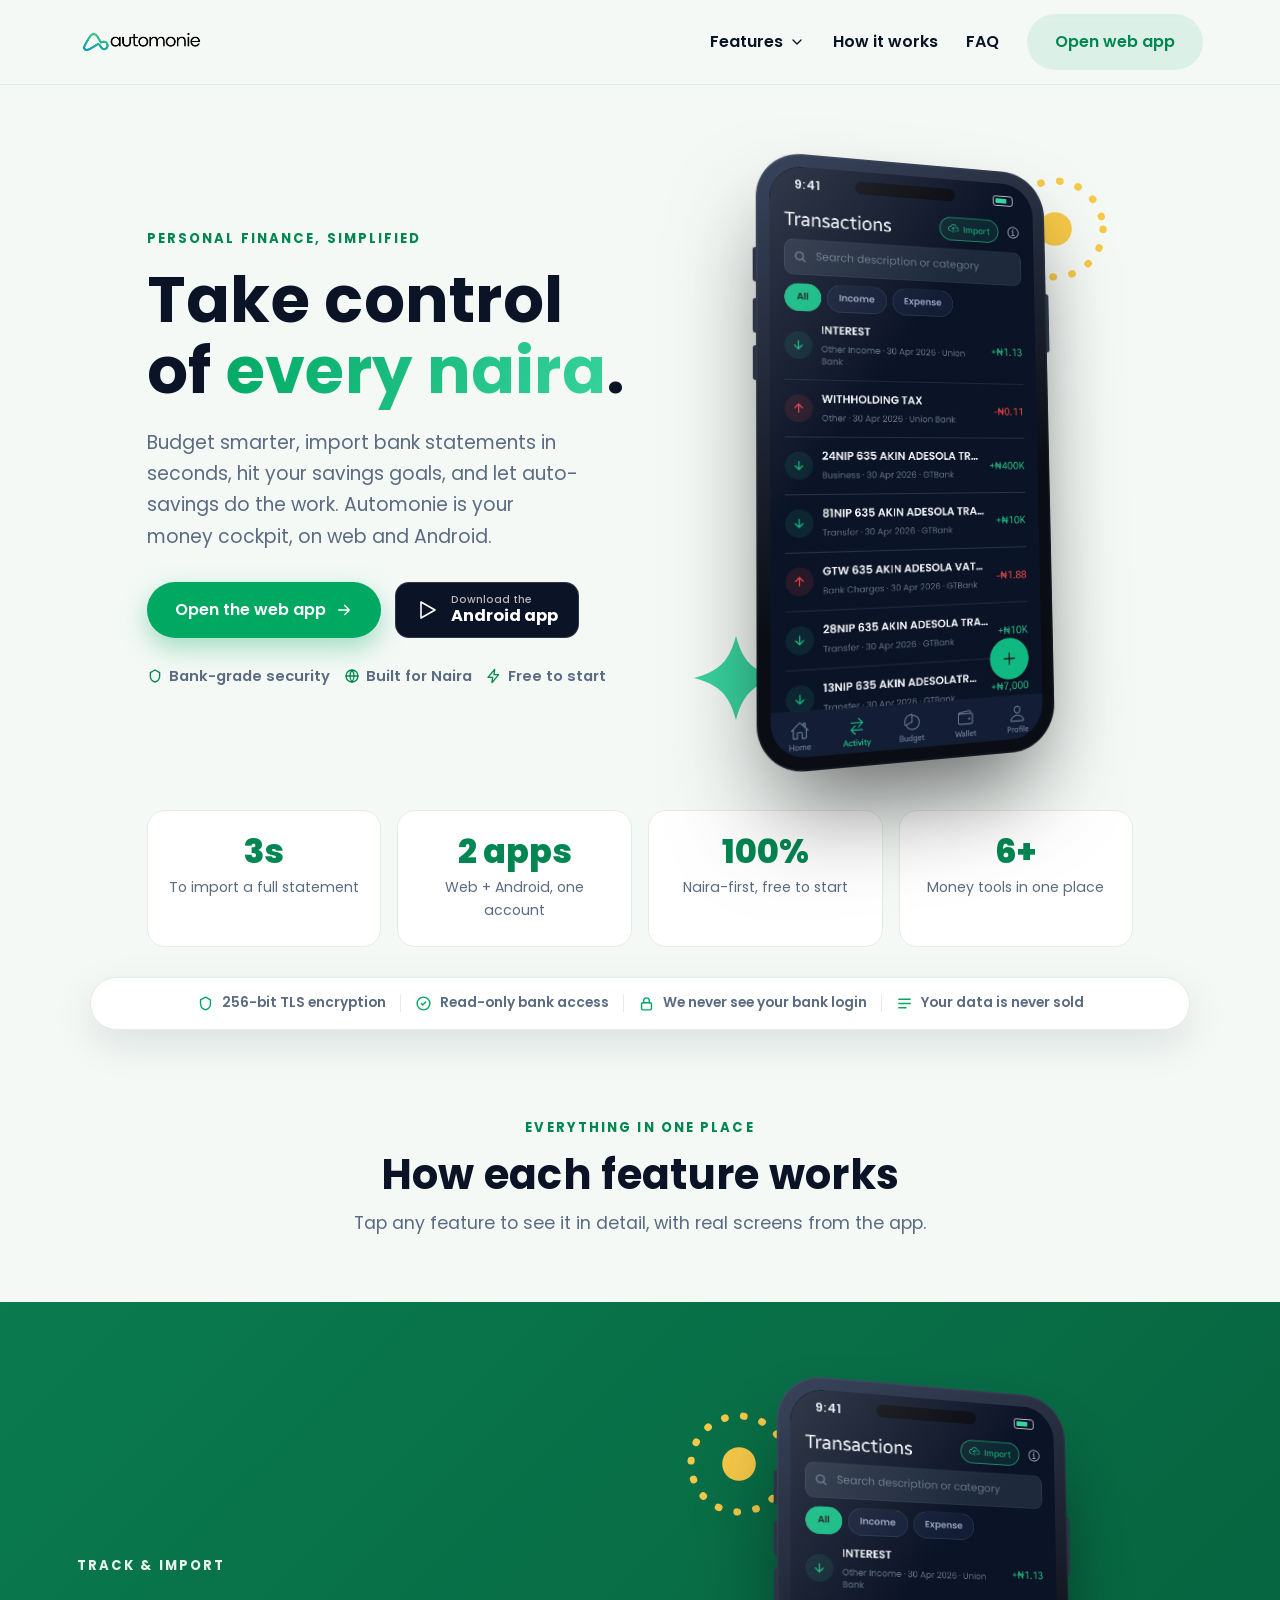
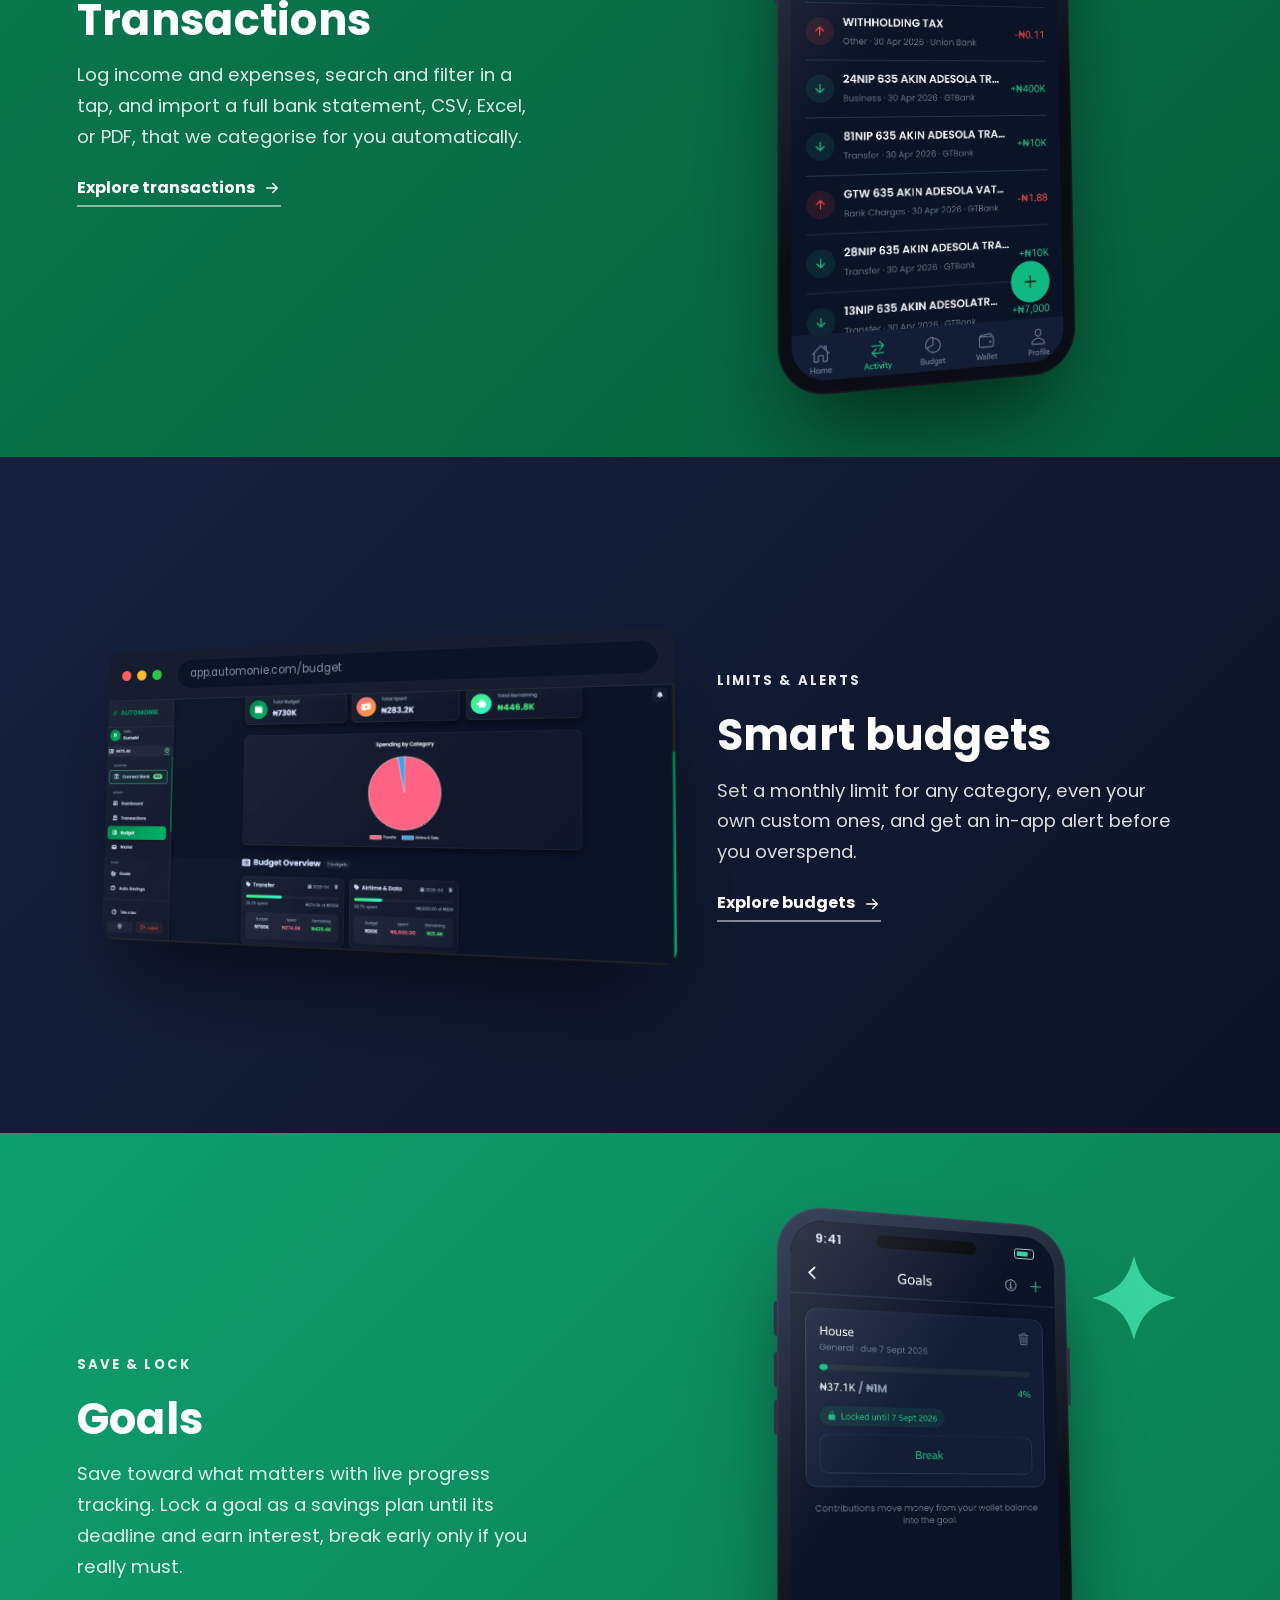
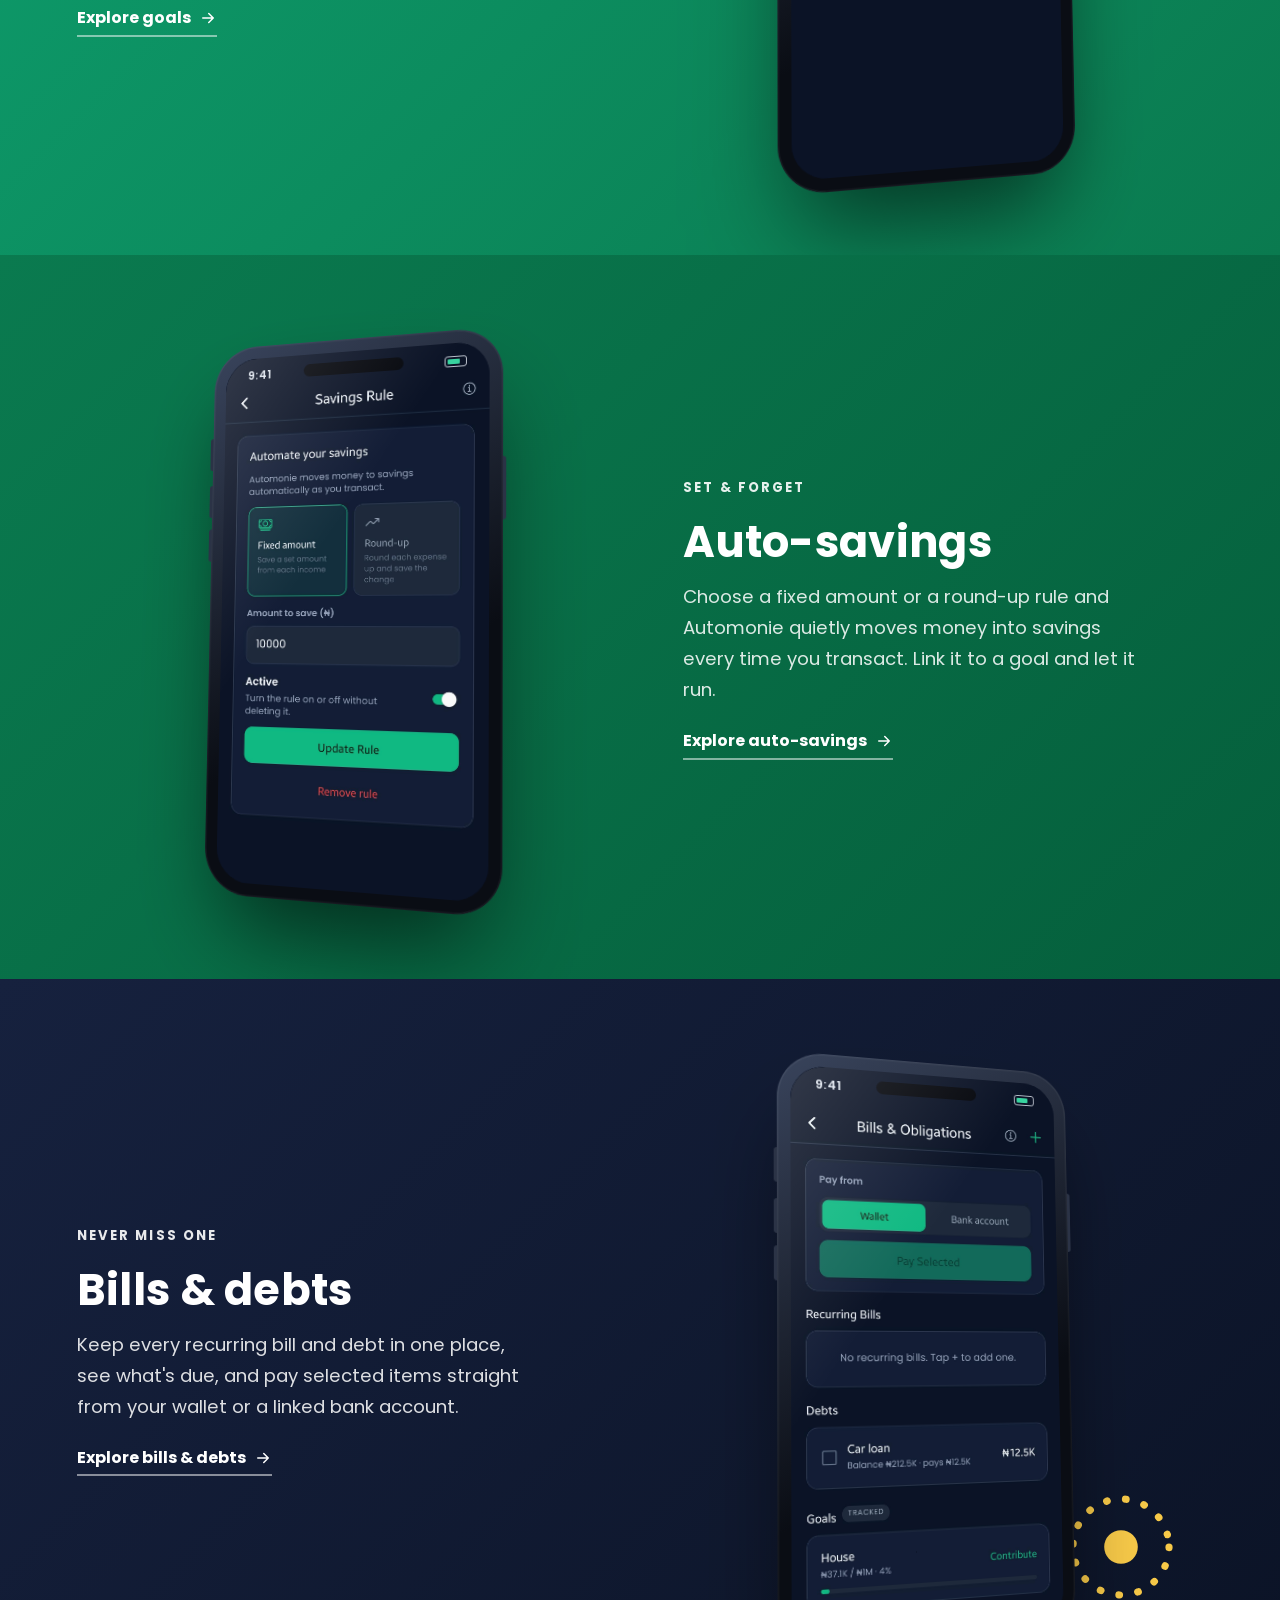
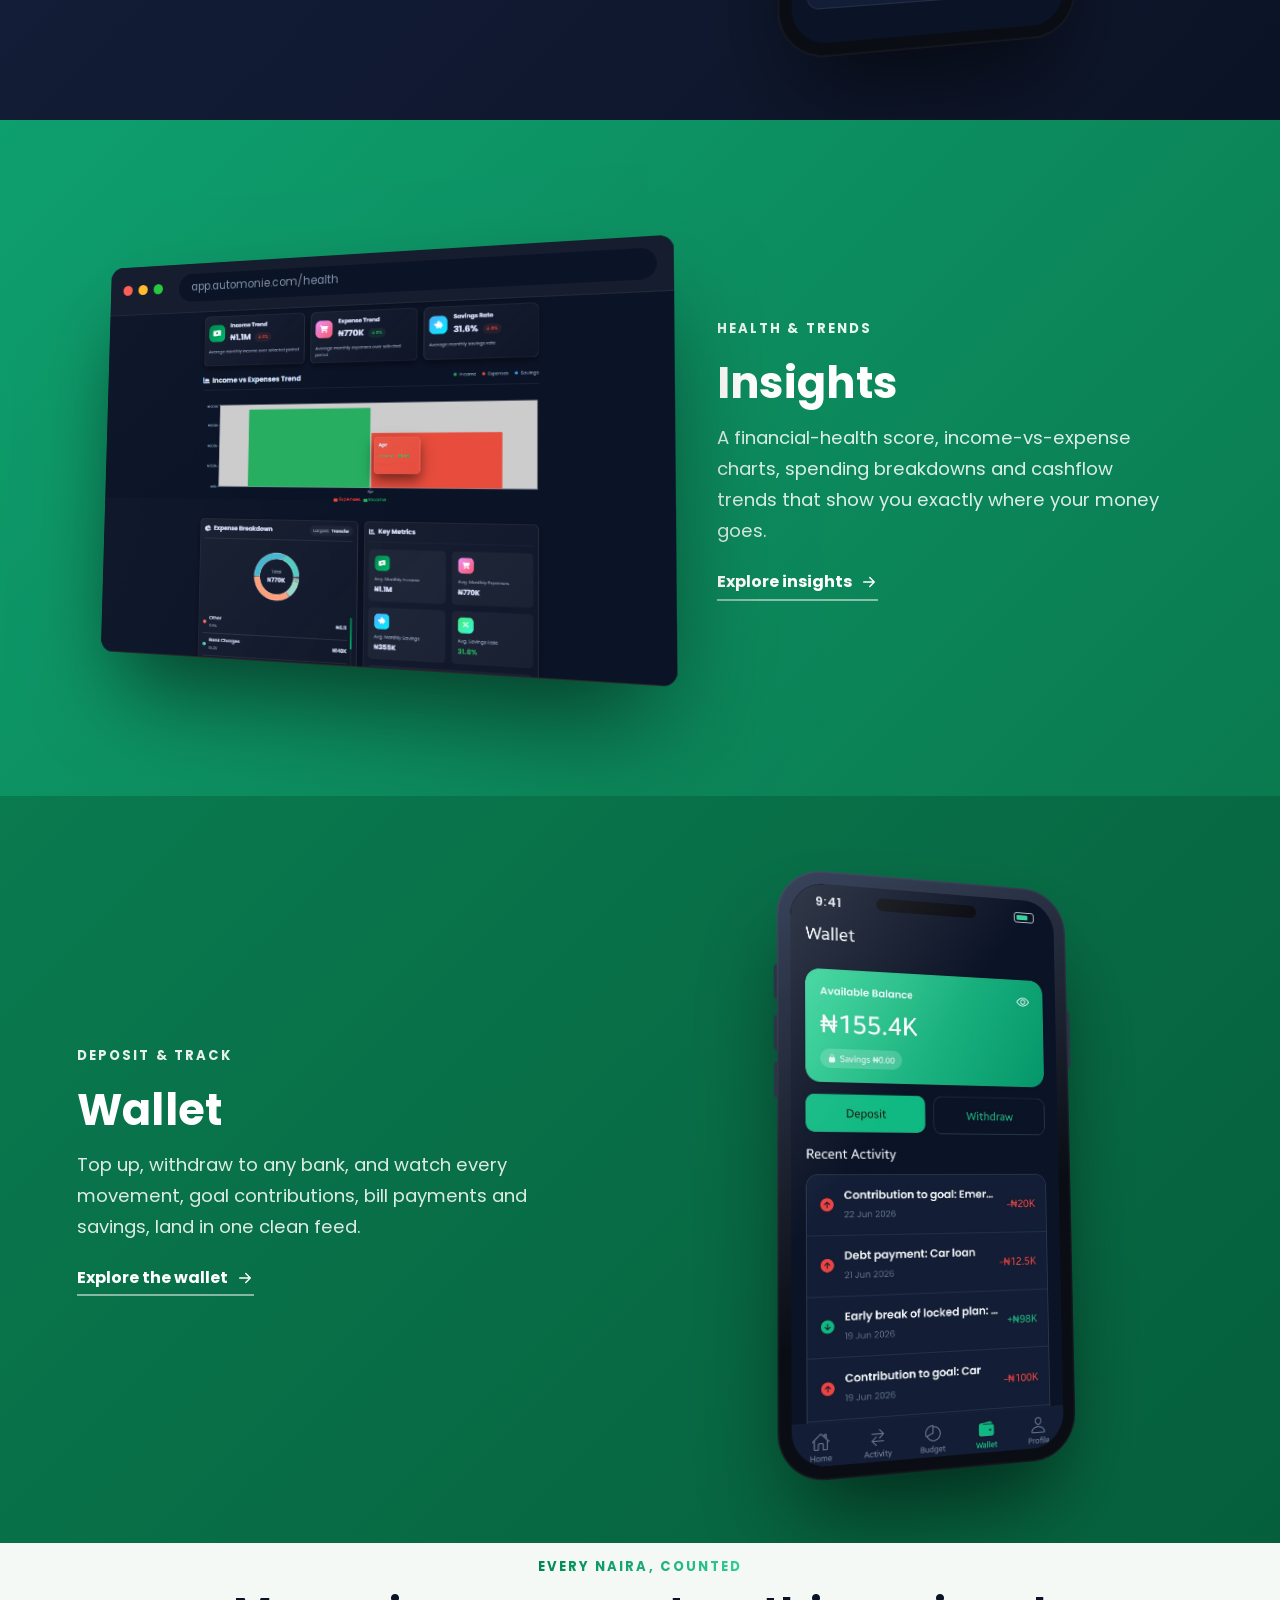
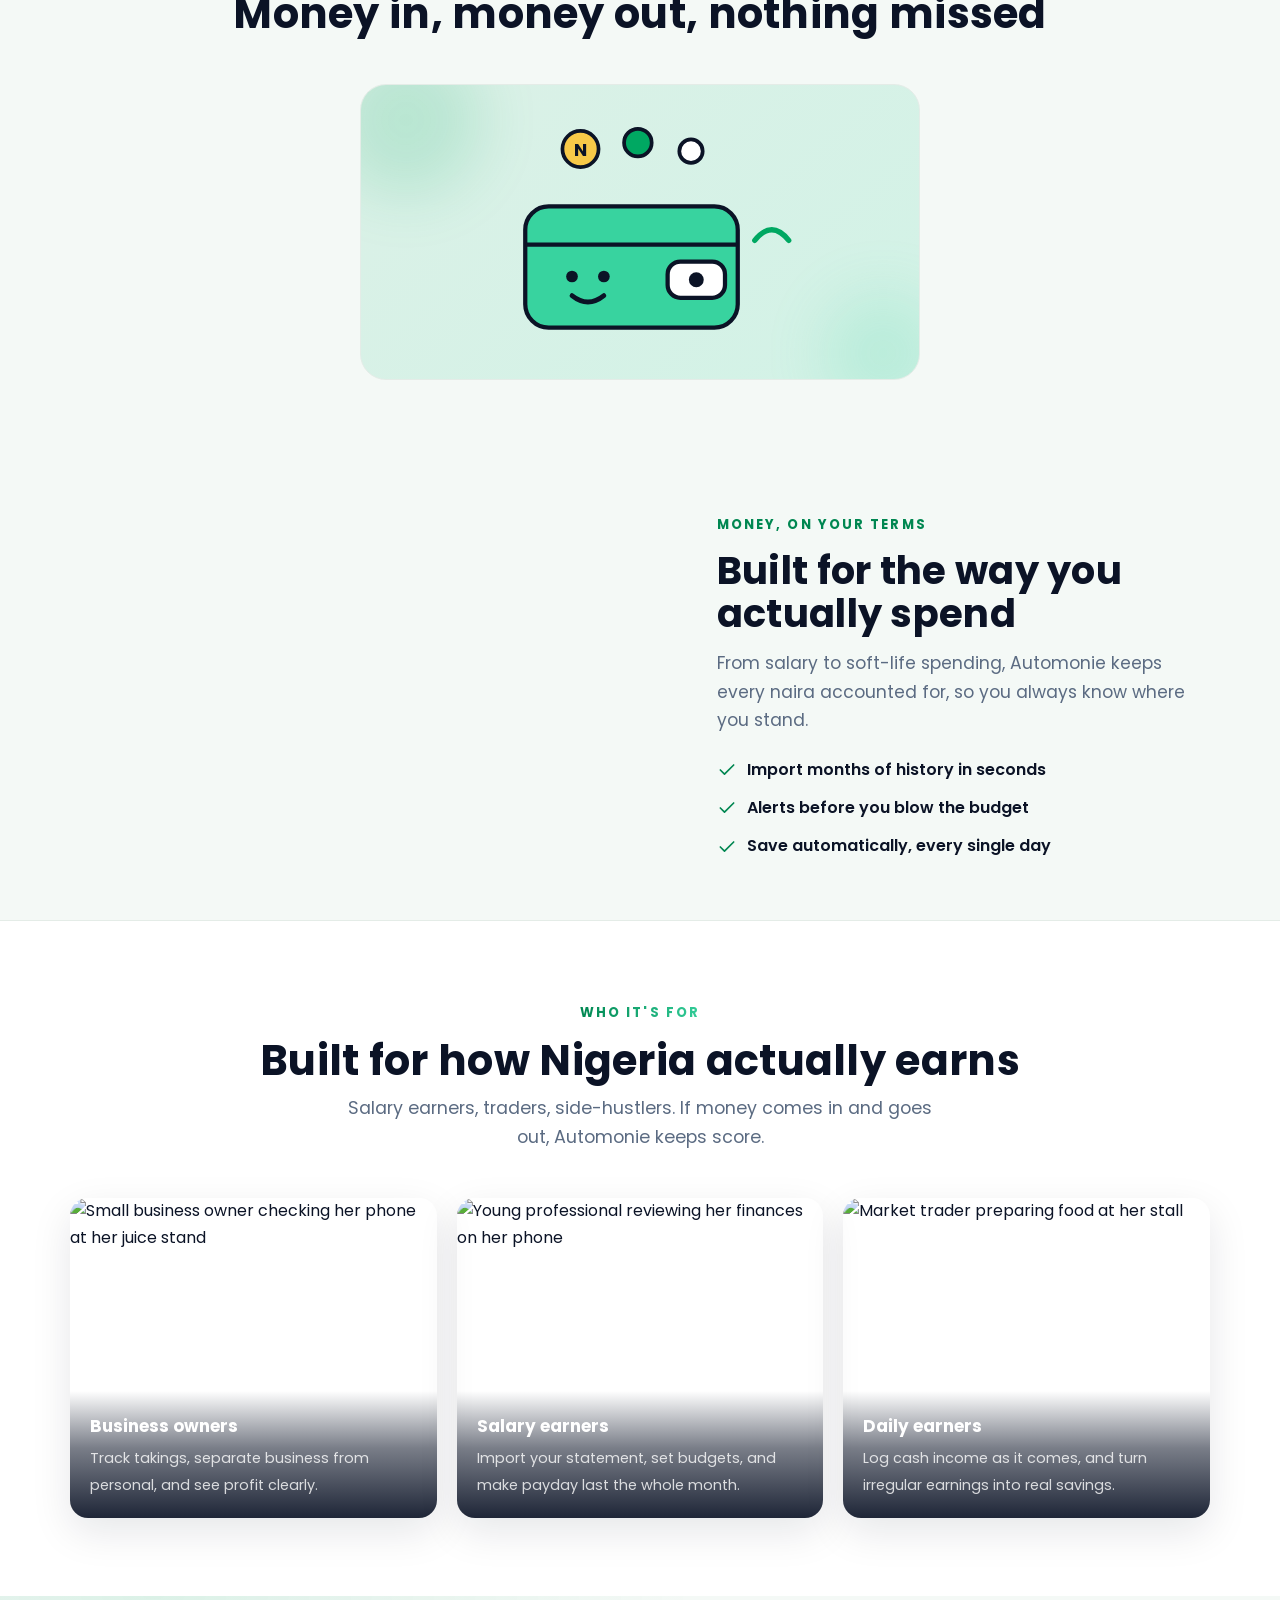
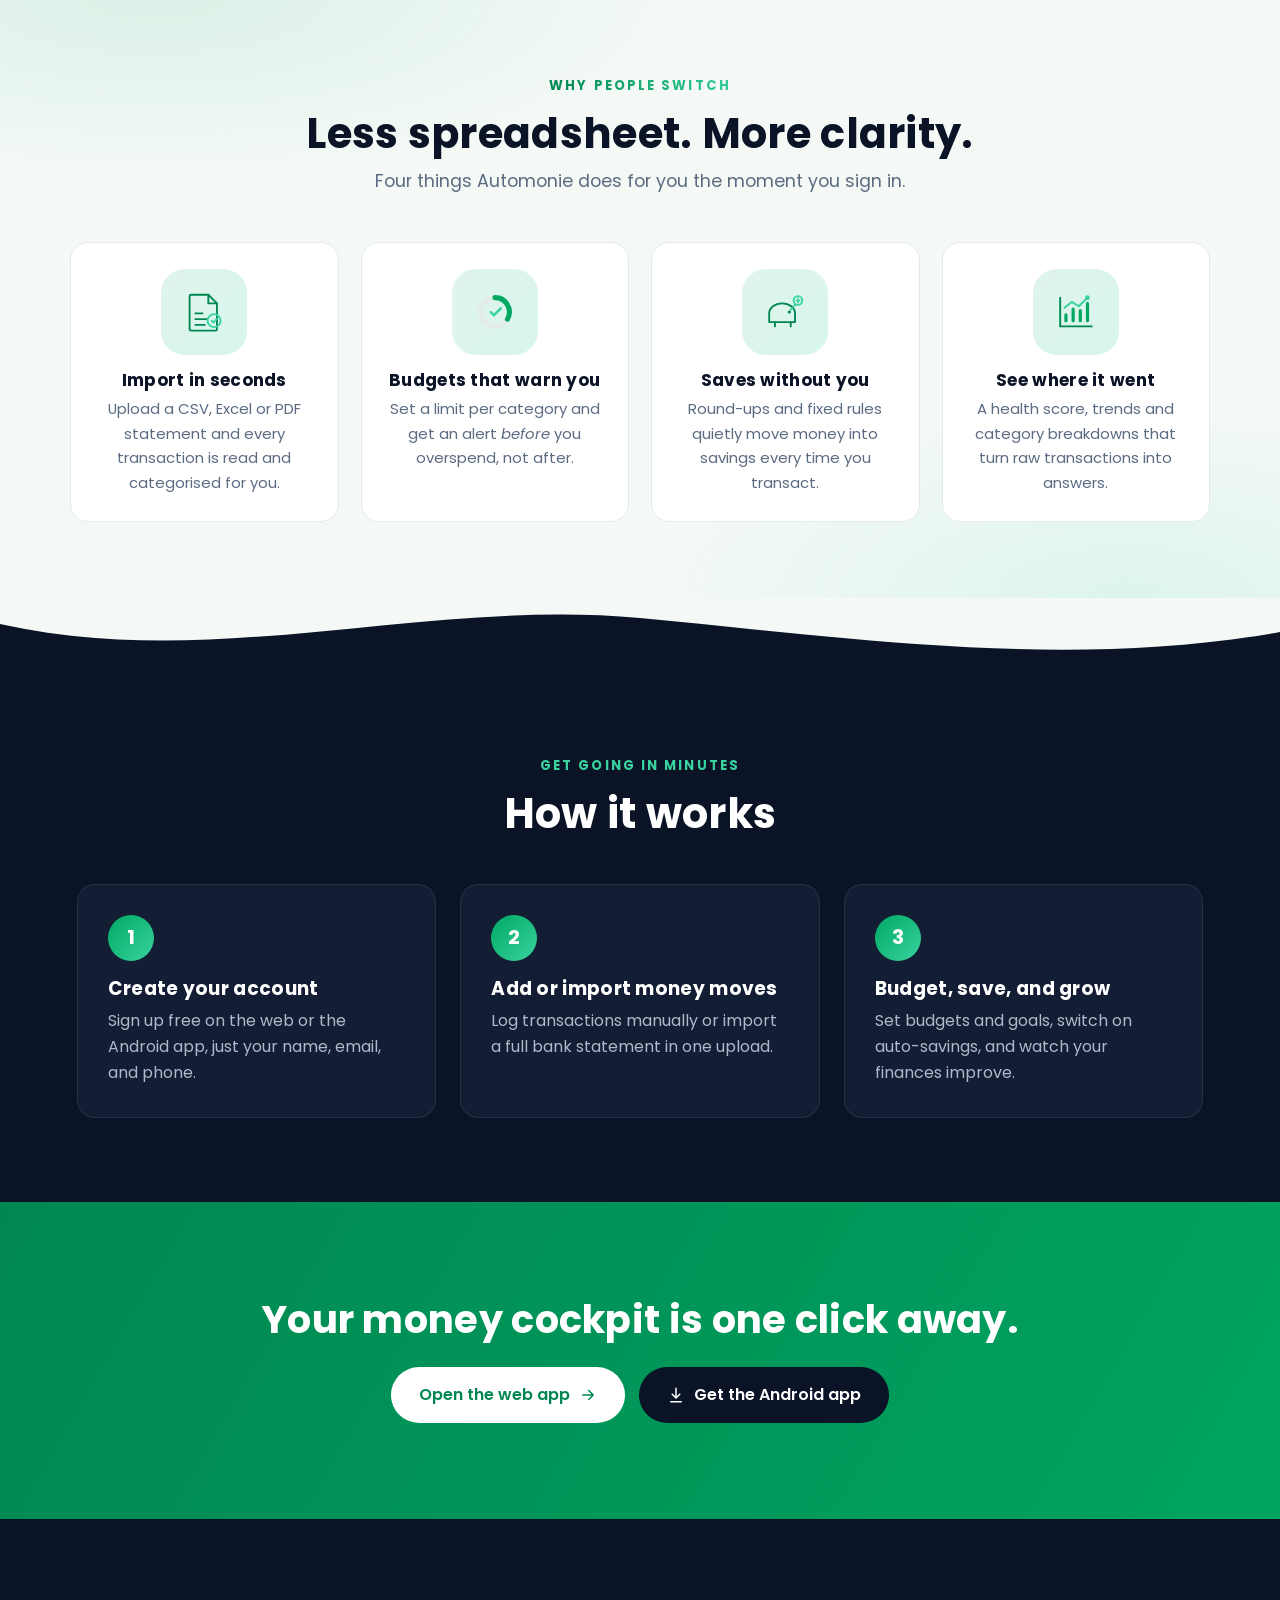
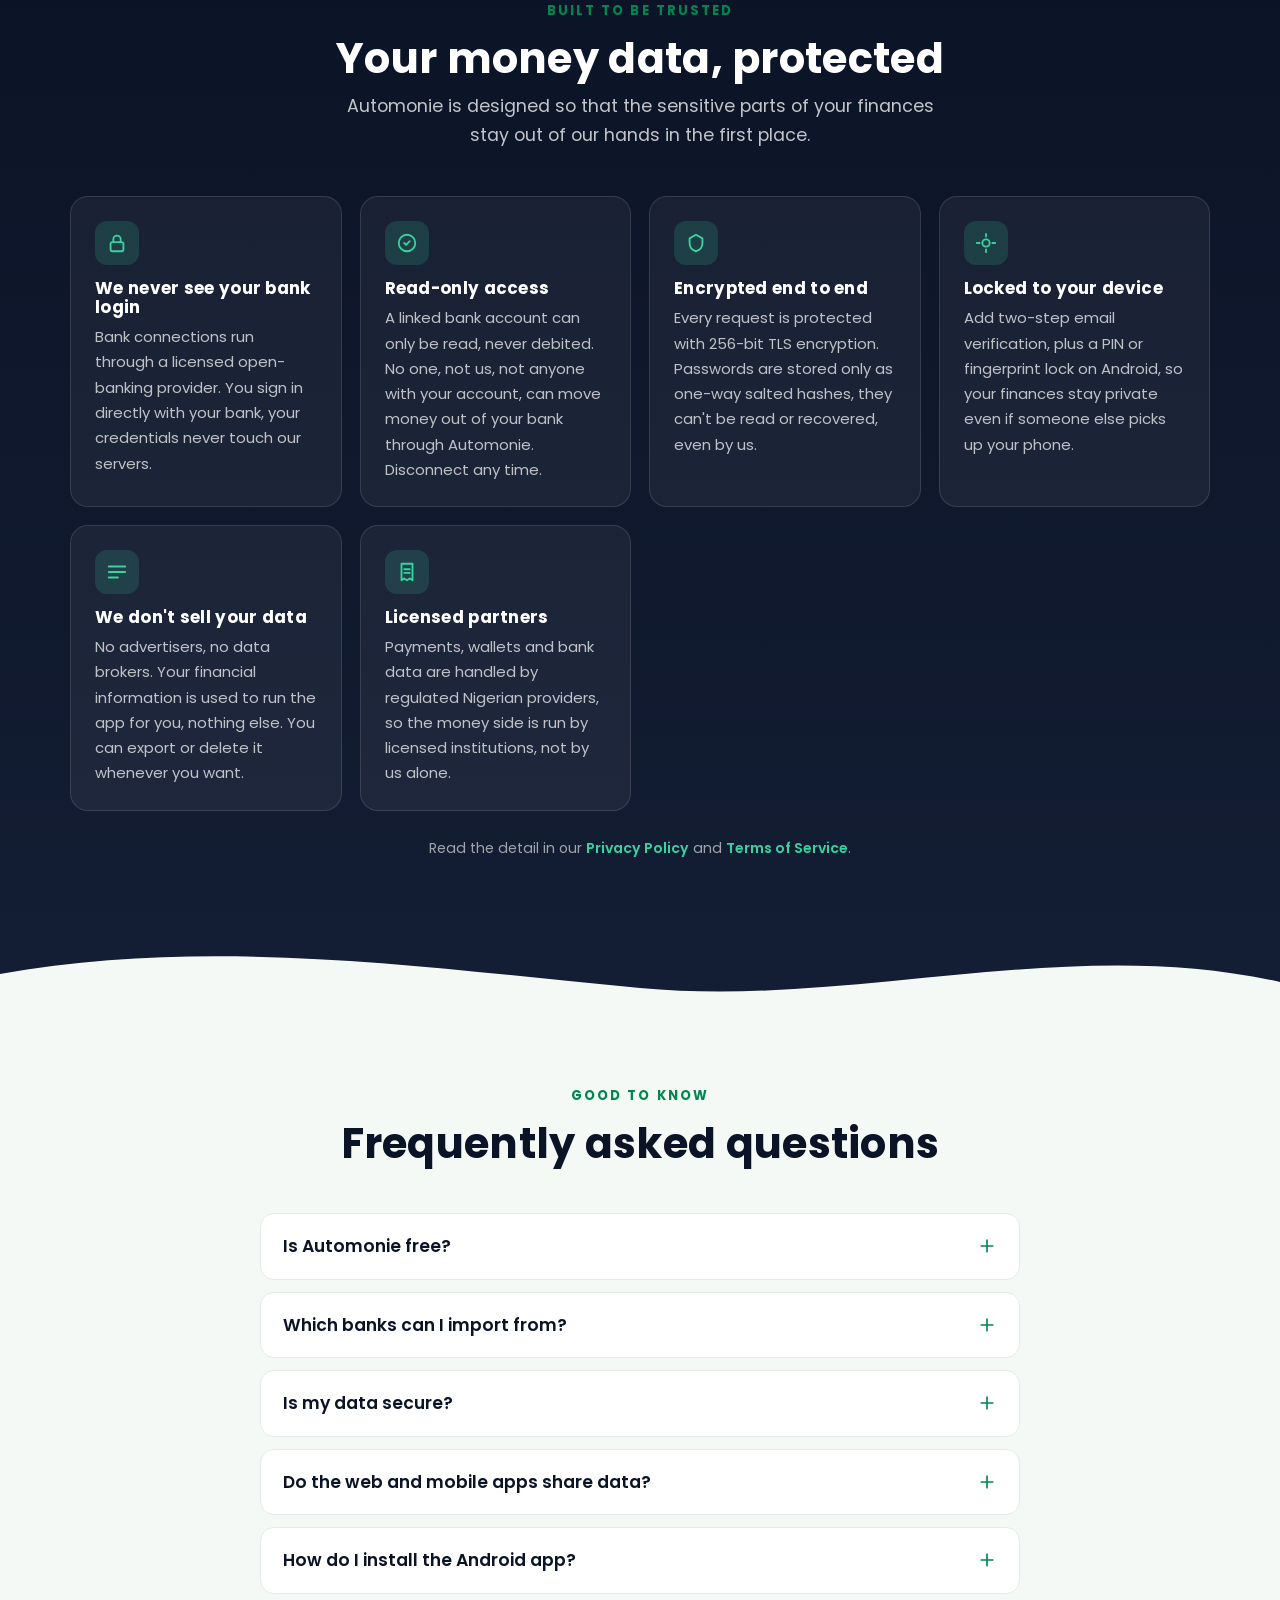
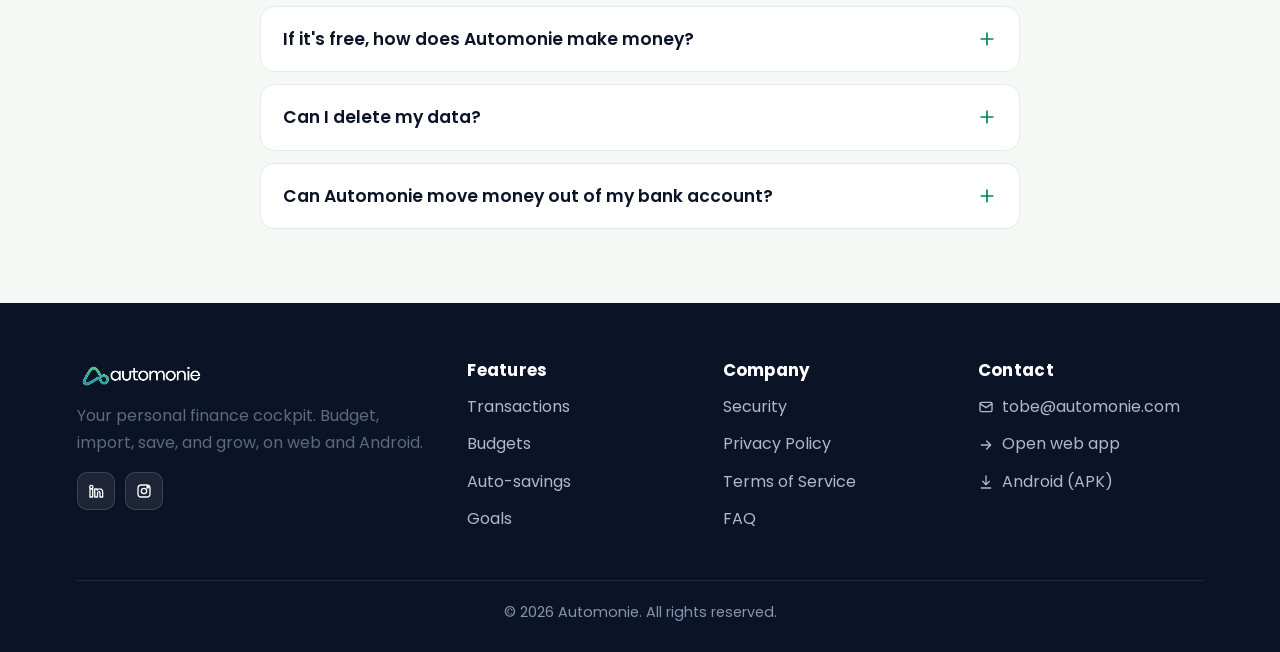
==== commit 267c5b48: "Swap lifestyle photo, add cartoony animated scenes and photo bands to all feature pages" ====
--- a/index.html
+++ b/index.html
@@ -222,6 +222,29 @@
       <div class="dvc tilt-l float" style="z-index:2">
         <div class="scrn"><div class="bar"><span class="t">9:41</span><span class="isl"></span><span class="bt"></span></div><img src="assets/screens/mobile-wallet.jpg" alt="Wallet on Automonie" loading="lazy"><span class="glare"></span></div>
       </div>
+    </div>
+  </div>
+</section>
+
+<!-- CARTOON SCENE -->
+<section class="section" style="padding-top:10px">
+  <div class="section-head reveal"><span class="eyebrow shine">Every naira, counted</span><h2>Money in, money out, nothing missed</h2></div>
+  <div class="reveal" style="max-width:560px;margin:0 auto">
+    <div class="stage">
+      <svg class="scene" viewBox="0 0 320 220" fill="none" xmlns="http://www.w3.org/2000/svg">
+        <g class="bob">
+          <rect x="52" y="86" width="200" height="114" rx="22" fill="#38d39f" stroke="#0b1326" stroke-width="4"/>
+          <path d="M52 122h200" stroke="#0b1326" stroke-width="4"/>
+          <rect x="186" y="138" width="54" height="34" rx="12" fill="#fff" stroke="#0b1326" stroke-width="4"/>
+          <circle cx="213" cy="155" r="7" fill="#0b1326"/>
+          <g class="eye"><circle cx="96" cy="152" r="5.5" fill="#0b1326"/><circle cx="126" cy="152" r="5.5" fill="#0b1326"/></g>
+          <path d="M96 170q15 12 30 0" stroke="#0b1326" stroke-width="4.5" stroke-linecap="round" fill="none"/>
+        </g>
+        <g class="coin"><circle cx="104" cy="32" r="17" fill="#f7c948" stroke="#0b1326" stroke-width="3.5"/><text x="104" y="39" font-size="17" font-weight="700" text-anchor="middle" fill="#0b1326">N</text></g>
+        <g class="coin c2"><circle cx="158" cy="26" r="13" fill="#00a862" stroke="#0b1326" stroke-width="3.5"/></g>
+        <g class="coin c3"><circle cx="208" cy="34" r="11" fill="#fff" stroke="#0b1326" stroke-width="3.5"/></g>
+        <g class="drift"><path d="M268 118q16-20 32 0" stroke="#00a862" stroke-width="5" stroke-linecap="round" fill="none"/></g>
+      </svg>
     </div>
   </div>
 </section>
--- a/assets/site.css
+++ b/assets/site.css
@@ -175,7 +175,7 @@
 
 /* Lifestyle band */
 .life{display:grid;grid-template-columns:1fr 1fr;gap:0;max-width:none}
-.life .life-img{min-height:380px;background:linear-gradient(135deg,#0b1326,#131d33),url('https://images.unsplash.com/photo-1687422808424-4a8e78fa6ae8?auto=format&fit=crop&w=1000&q=70') center/cover no-repeat;background-blend-mode:overlay}
+.life .life-img{min-height:380px;background:url('https://images.unsplash.com/photo-1615891081220-9116de3e1afd?auto=format&fit=crop&w=1100&q=75') center/cover no-repeat;position:relative}
 .life .life-copy{padding:60px 6vw;display:flex;flex-direction:column;justify-content:center}
 .life .life-copy h2{font-size:clamp(1.7rem,3.4vw,2.4rem);margin-bottom:14px}
 .life .life-copy p{color:var(--muted);font-size:1.08rem;margin-bottom:14px}
@@ -394,3 +394,56 @@
 .pcard figcaption{position:absolute;inset:auto 0 0 0;padding:22px 20px 20px;background:linear-gradient(to top,rgba(11,19,38,.92),rgba(11,19,38,.55) 55%,transparent);color:#fff}
 .pcard figcaption b{display:block;font-size:1.06rem;margin-bottom:4px}
 .pcard figcaption span{font-size:.9rem;color:rgba(255,255,255,.8);line-height:1.55}
+
+/* ============================================================
+   CARTOONY SCENES: playful animated SVG illustrations
+   ============================================================ */
+@keyframes coinDrop{0%{transform:translateY(-34px) rotate(-18deg);opacity:0}
+  55%{opacity:1}70%{transform:translateY(3px) rotate(4deg)}85%{transform:translateY(-3px)}100%{transform:translateY(0) rotate(0);opacity:1}}
+@keyframes wiggle{0%,100%{transform:rotate(-3deg)}50%{transform:rotate(3deg)}}
+@keyframes popIn{0%{transform:scale(0);opacity:0}70%{transform:scale(1.18)}100%{transform:scale(1);opacity:1}}
+@keyframes growBar{0%{transform:scaleY(0)}70%{transform:scaleY(1.12)}100%{transform:scaleY(1)}}
+@keyframes swing{0%,100%{transform:rotate(-7deg)}50%{transform:rotate(7deg)}}
+@keyframes blink{0%,92%,100%{transform:scaleY(1)}96%{transform:scaleY(.1)}}
+@keyframes driftX{0%,100%{transform:translateX(0)}50%{transform:translateX(9px)}}
+
+.scene{width:100%;max-width:340px;height:auto;overflow:visible}
+.scene .coin{animation:coinDrop 1.5s cubic-bezier(.3,1.4,.5,1) infinite}
+.scene .coin.c2{animation-delay:.45s}
+.scene .coin.c3{animation-delay:.9s}
+.scene .pop{animation:popIn .8s cubic-bezier(.3,1.6,.5,1) both}
+.scene .pop.p2{animation-delay:.2s}.scene .pop.p3{animation-delay:.4s}.scene .pop.p4{animation-delay:.6s}
+.scene .wig{animation:wiggle 2.6s ease-in-out infinite;transform-origin:center}
+.scene .bar-g{animation:growBar 1.3s cubic-bezier(.3,1.4,.5,1) both;transform-origin:bottom}
+.scene .bar-g.b2{animation-delay:.15s}.scene .bar-g.b3{animation-delay:.3s}.scene .bar-g.b4{animation-delay:.45s}
+.scene .swing{animation:swing 3s ease-in-out infinite;transform-origin:top center}
+.scene .eye{animation:blink 4s infinite;transform-origin:center}
+.scene .drift{animation:driftX 4s ease-in-out infinite}
+.scene .bob{animation:bobY 3s ease-in-out infinite}
+
+/* Scene stage: soft playful backdrop */
+.stage{position:relative;display:grid;place-items:center;padding:30px 18px;
+  border-radius:26px;background:linear-gradient(140deg,rgba(0,168,98,.10),rgba(56,211,159,.18));
+  border:1px solid var(--border);overflow:hidden}
+.stage::before,.stage::after{content:'';position:absolute;border-radius:50%;filter:blur(30px);opacity:.5}
+.stage::before{width:150px;height:150px;background:rgba(0,168,98,.30);top:-40px;left:-30px}
+.stage::after{width:120px;height:120px;background:rgba(56,211,159,.32);bottom:-34px;right:-24px}
+.stage .scene{position:relative;z-index:1}
+
+/* ===== Photo + copy split band (feature pages) ===== */
+.psplit{display:grid;grid-template-columns:1fr 1fr;align-items:stretch;
+  max-width:var(--maxw);margin:0 auto;border-radius:var(--radius);overflow:hidden;
+  box-shadow:var(--shadow);background:var(--card)}
+.psplit .ph{min-height:340px;background-size:cover;background-position:center}
+.psplit .cp{padding:44px 40px;display:flex;flex-direction:column;justify-content:center}
+.psplit .cp h2{font-size:clamp(1.55rem,3vw,2.15rem);margin-bottom:12px}
+.psplit .cp p{color:var(--muted);font-size:1.03rem;margin-bottom:16px}
+.psplit .cp ul{list-style:none;display:flex;flex-direction:column;gap:11px}
+.psplit .cp li{display:flex;align-items:flex-start;gap:10px;font-weight:600;line-height:1.5}
+.psplit .cp li .ic{width:19px;height:19px;color:var(--green-d);flex-shrink:0;margin-top:3px}
+.psplit-wrap{padding:60px 20px}
+@media(max-width:860px){.psplit{grid-template-columns:1fr}.psplit .ph{min-height:230px}.psplit .cp{padding:32px 24px}}
+
+@media (prefers-reduced-motion:reduce){
+  .scene *{animation:none!important}
+}
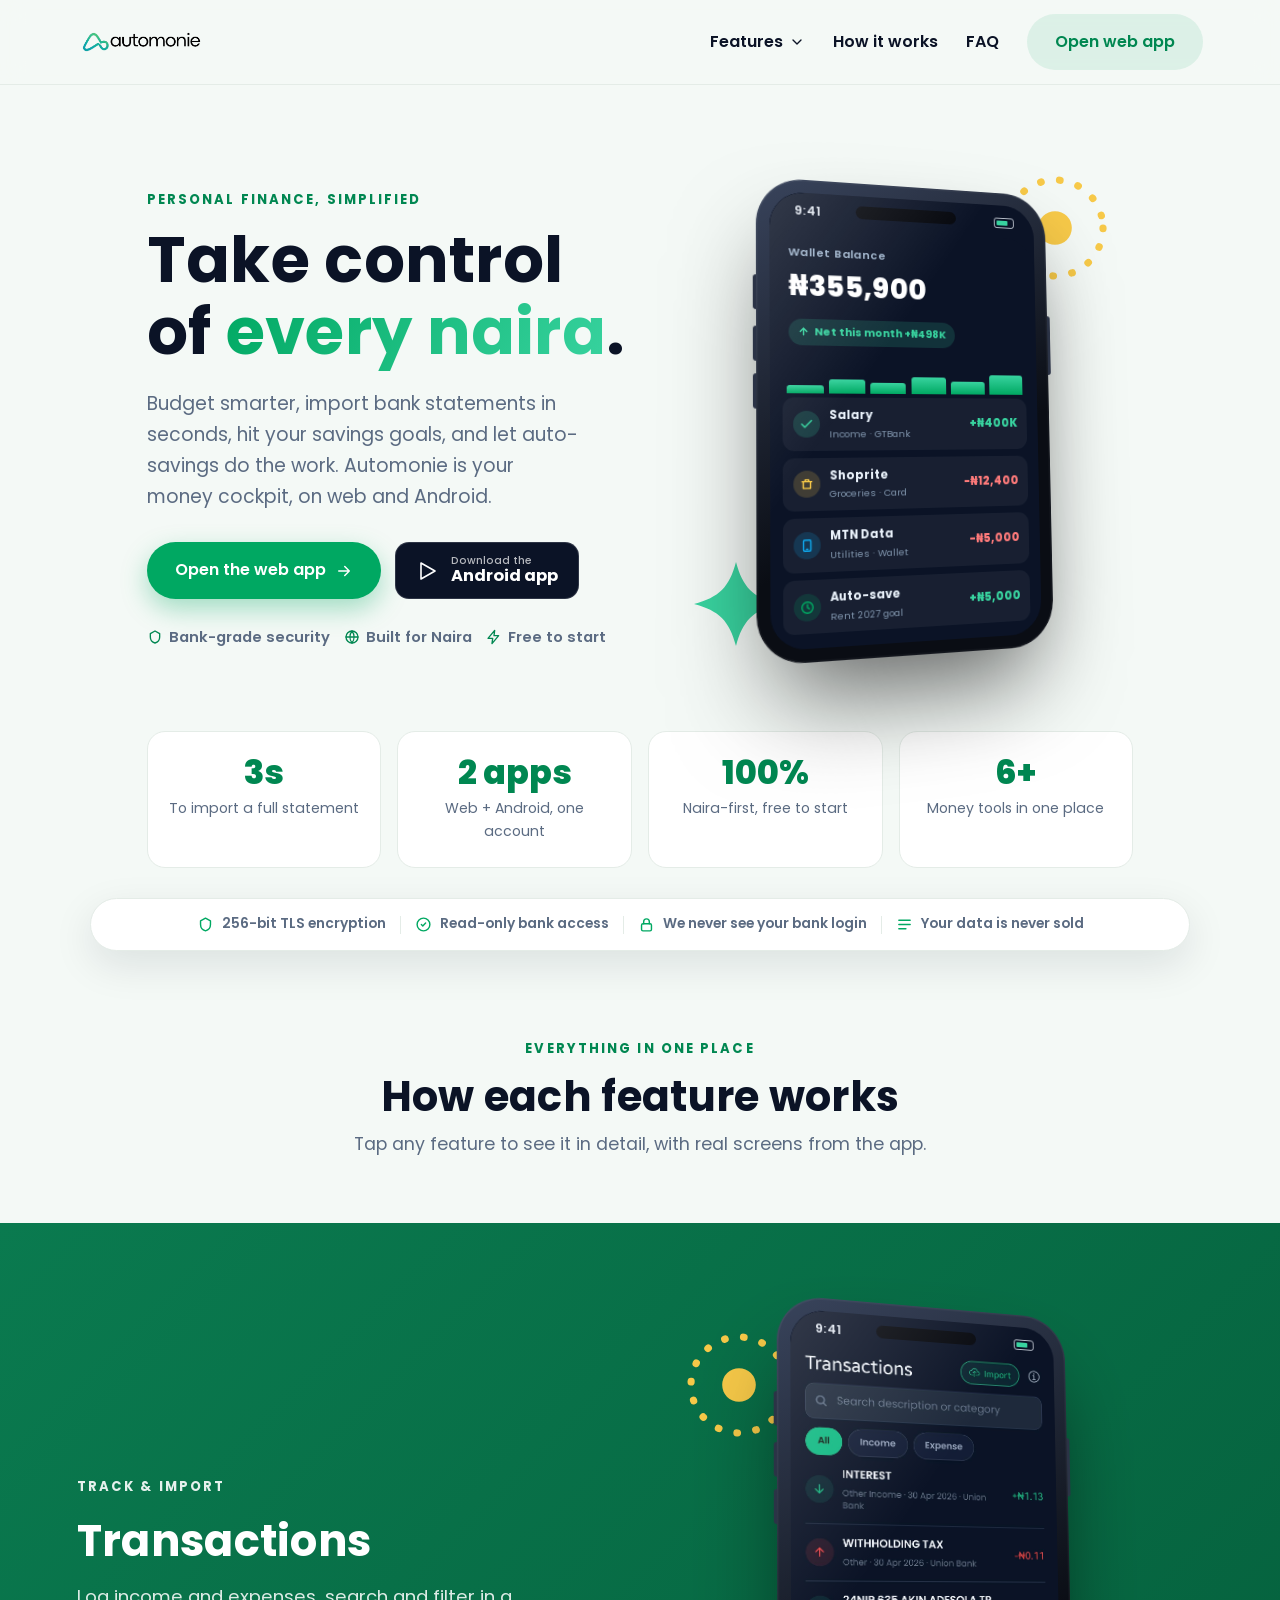
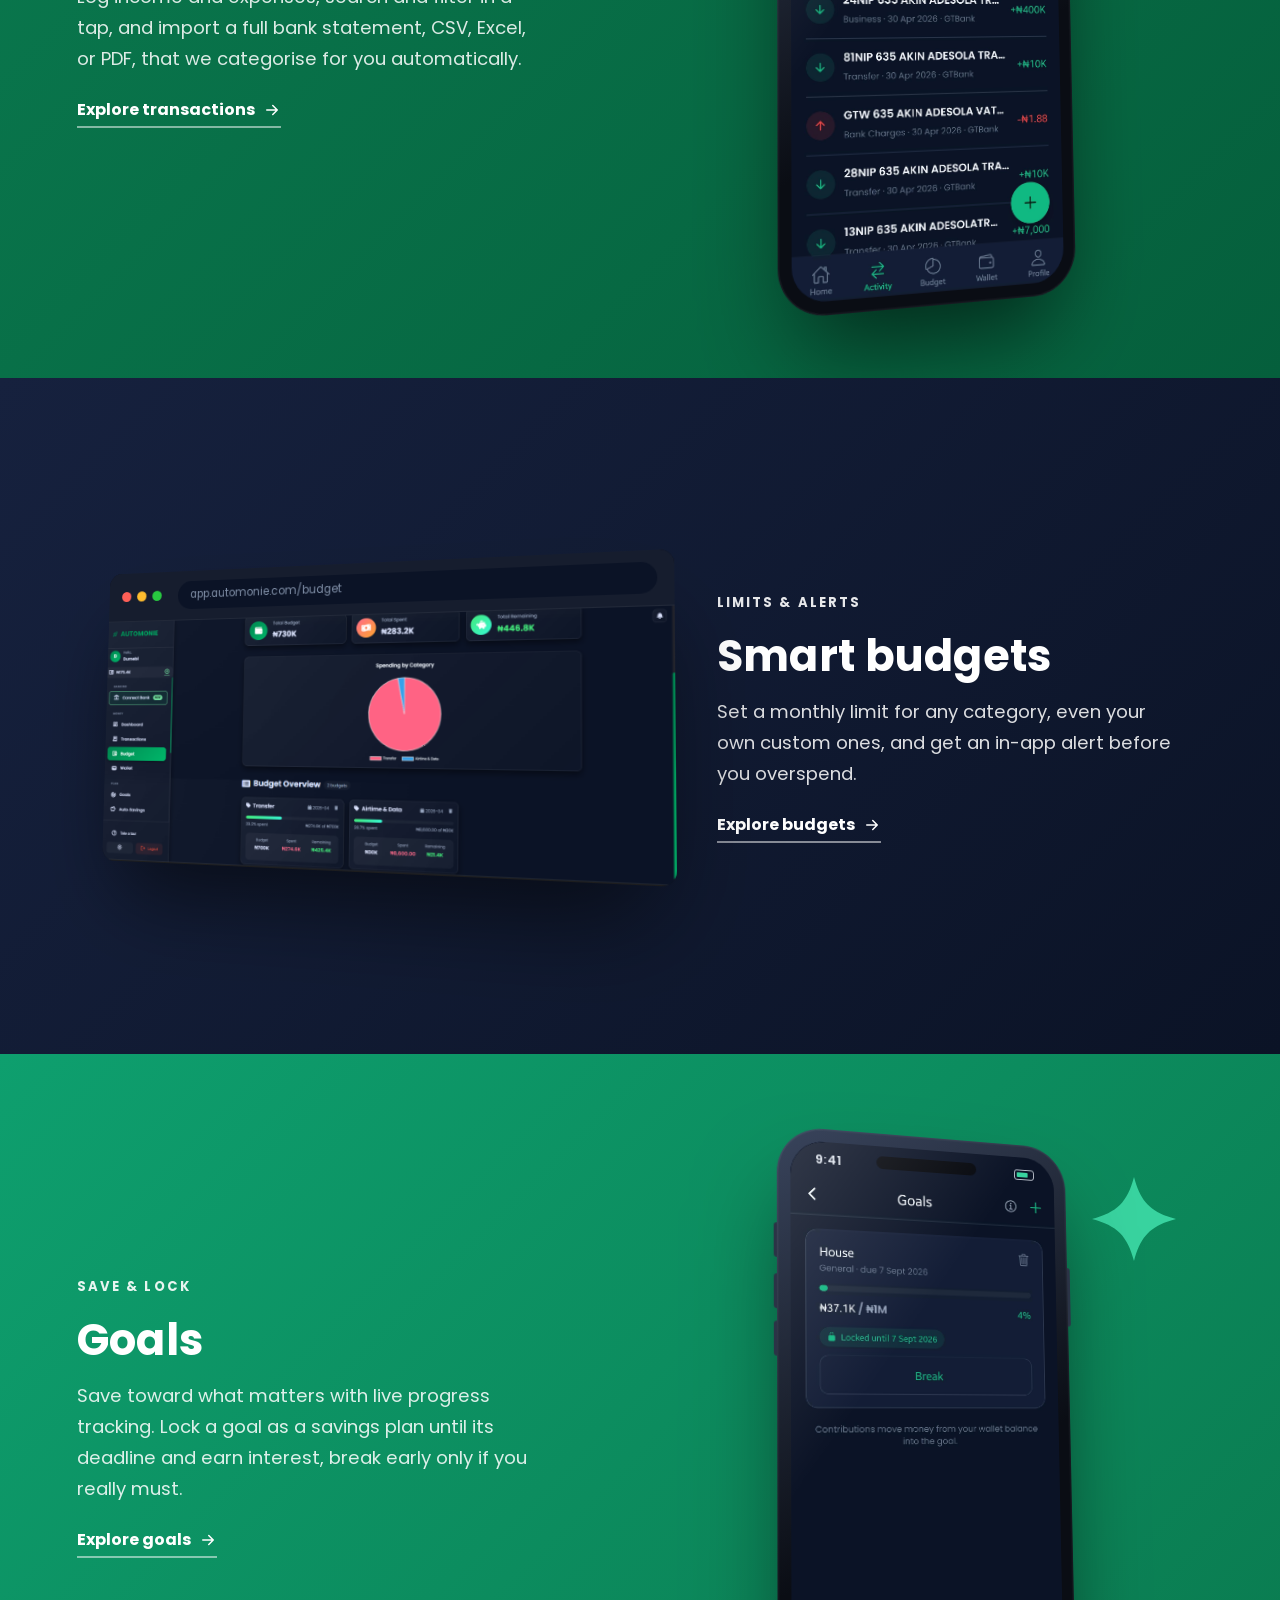
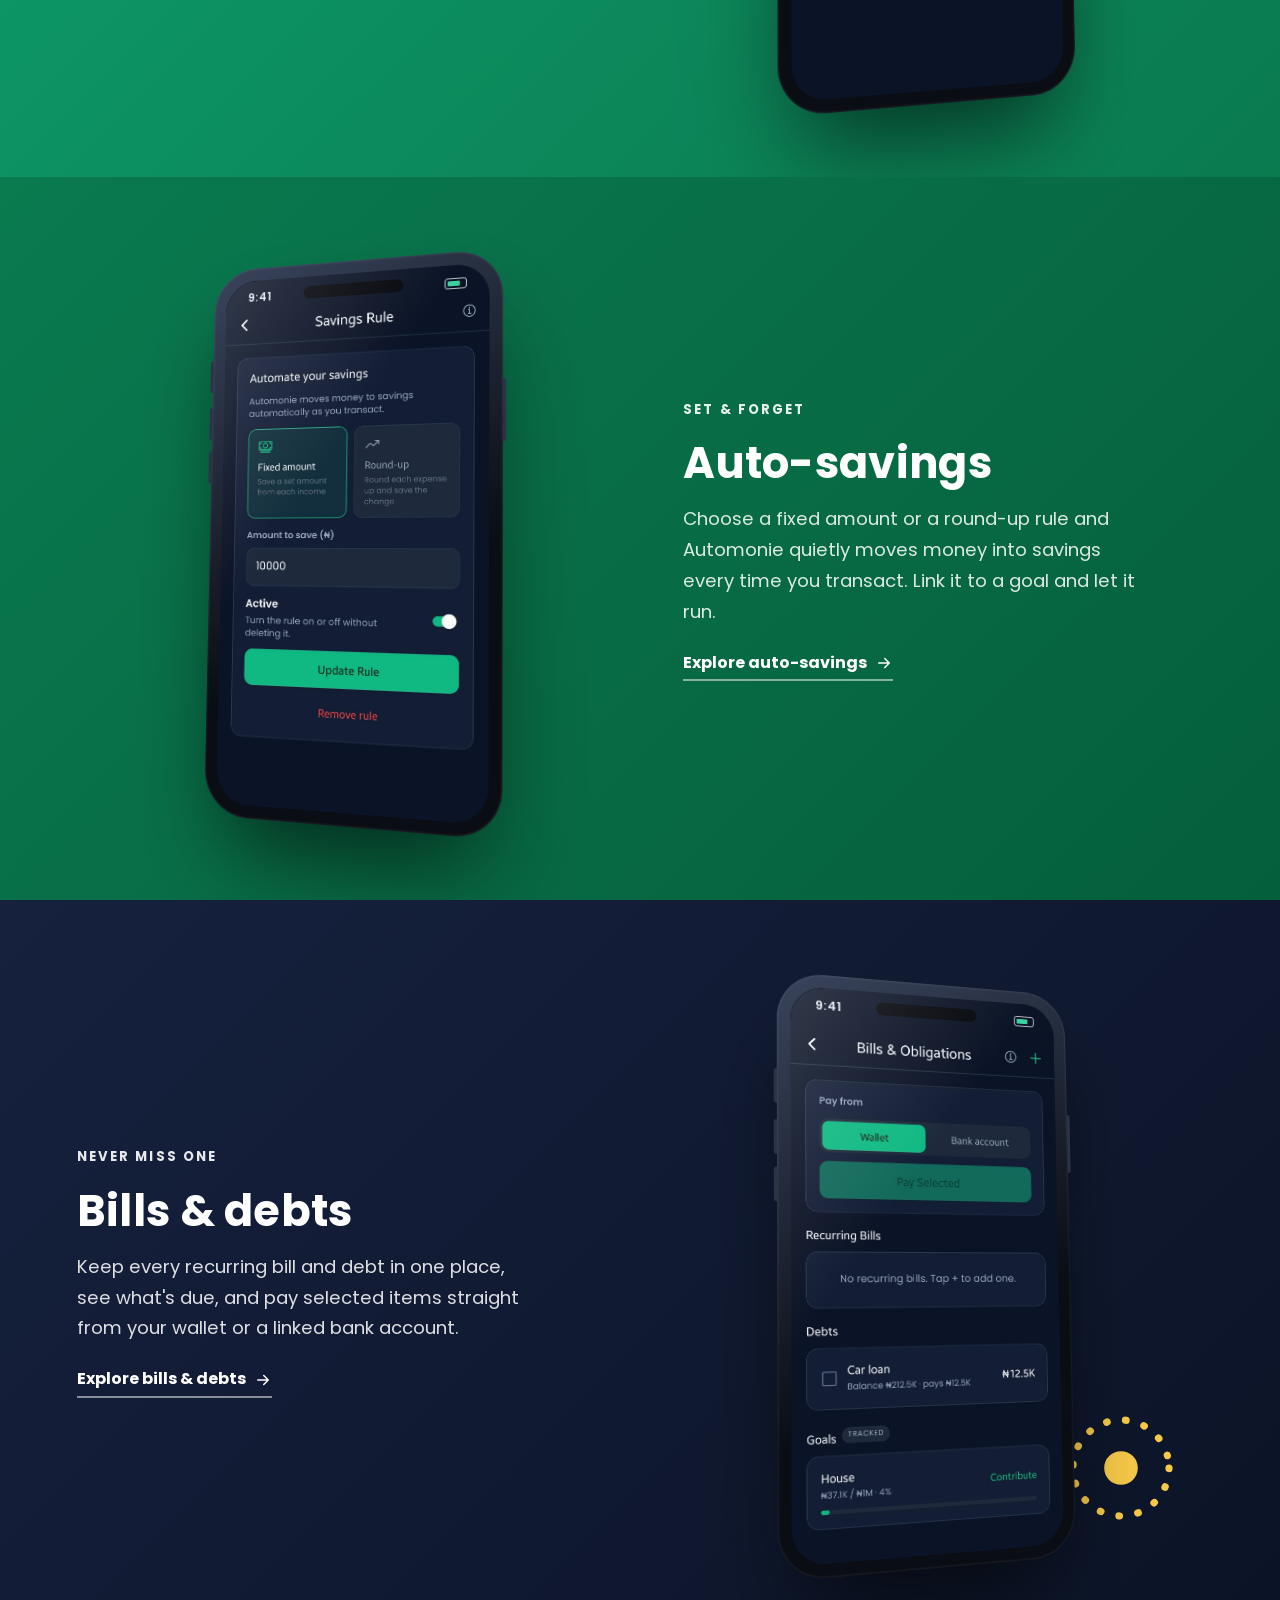
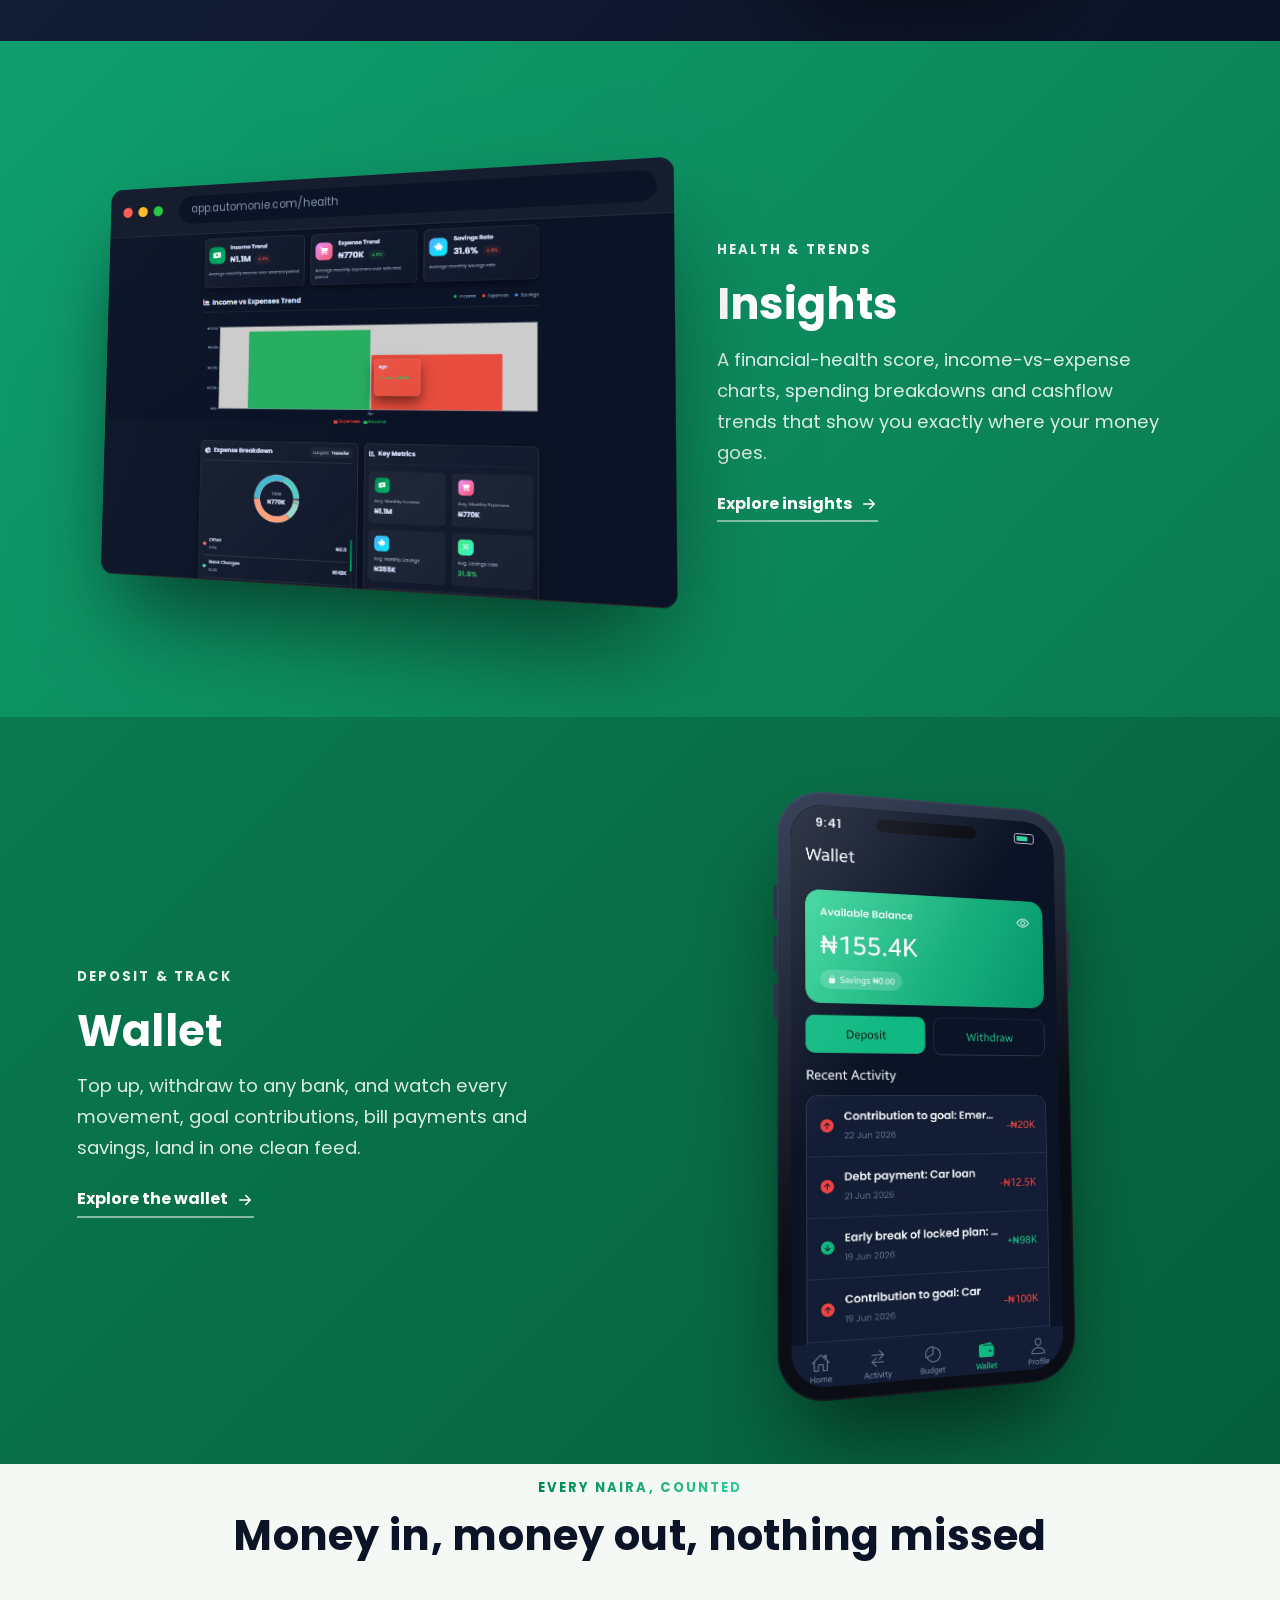
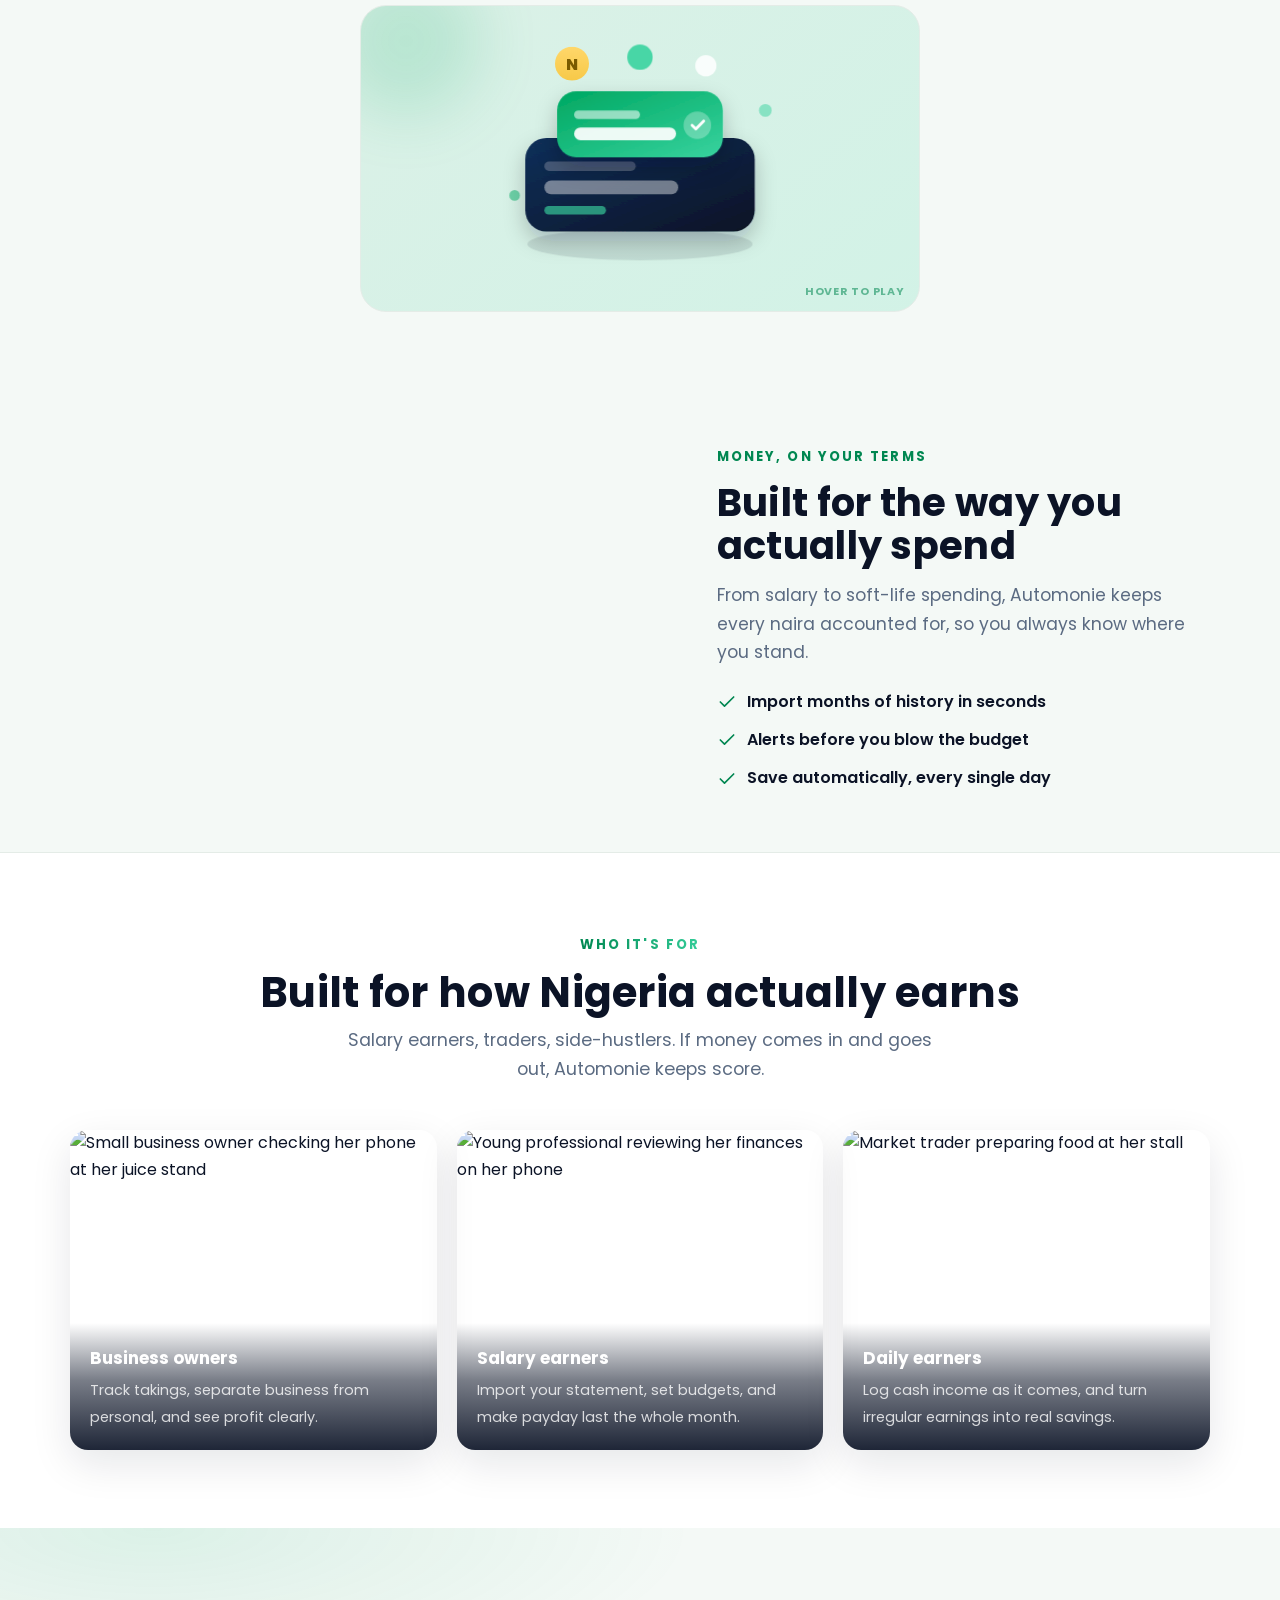
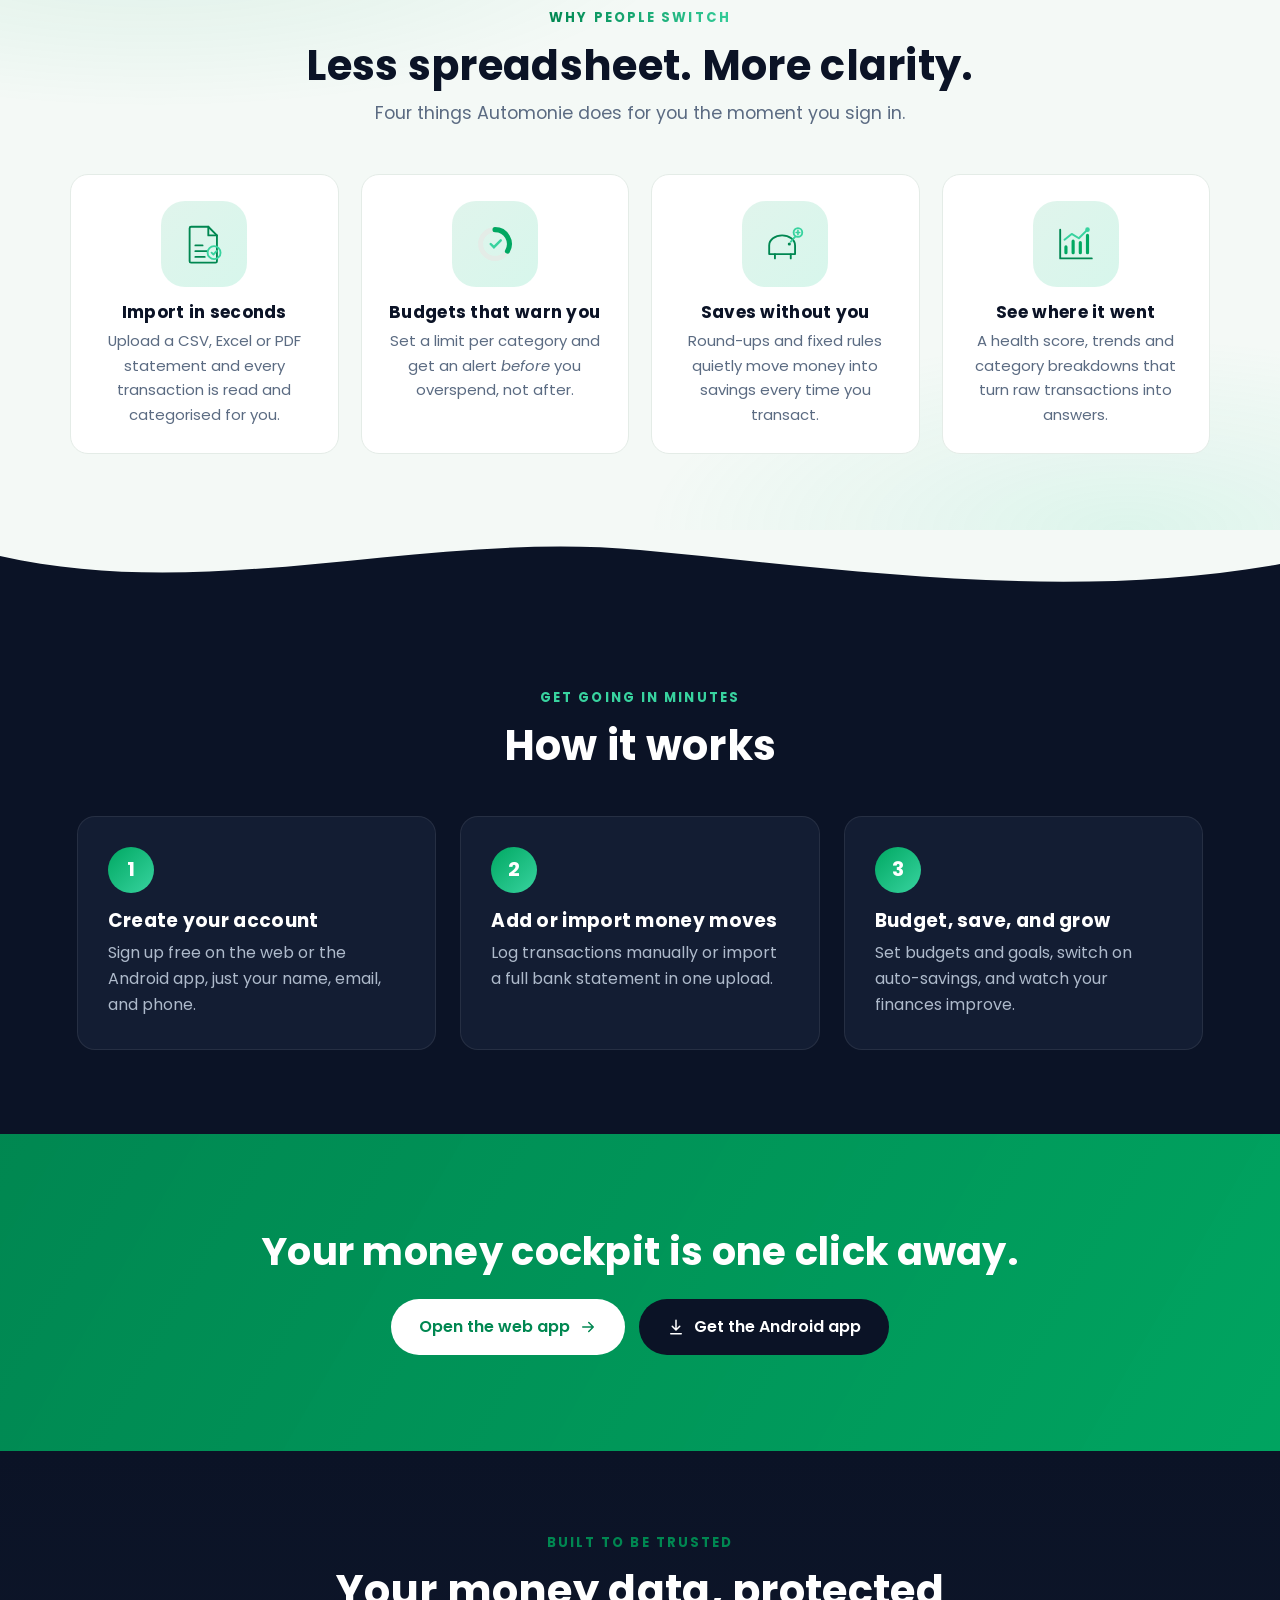
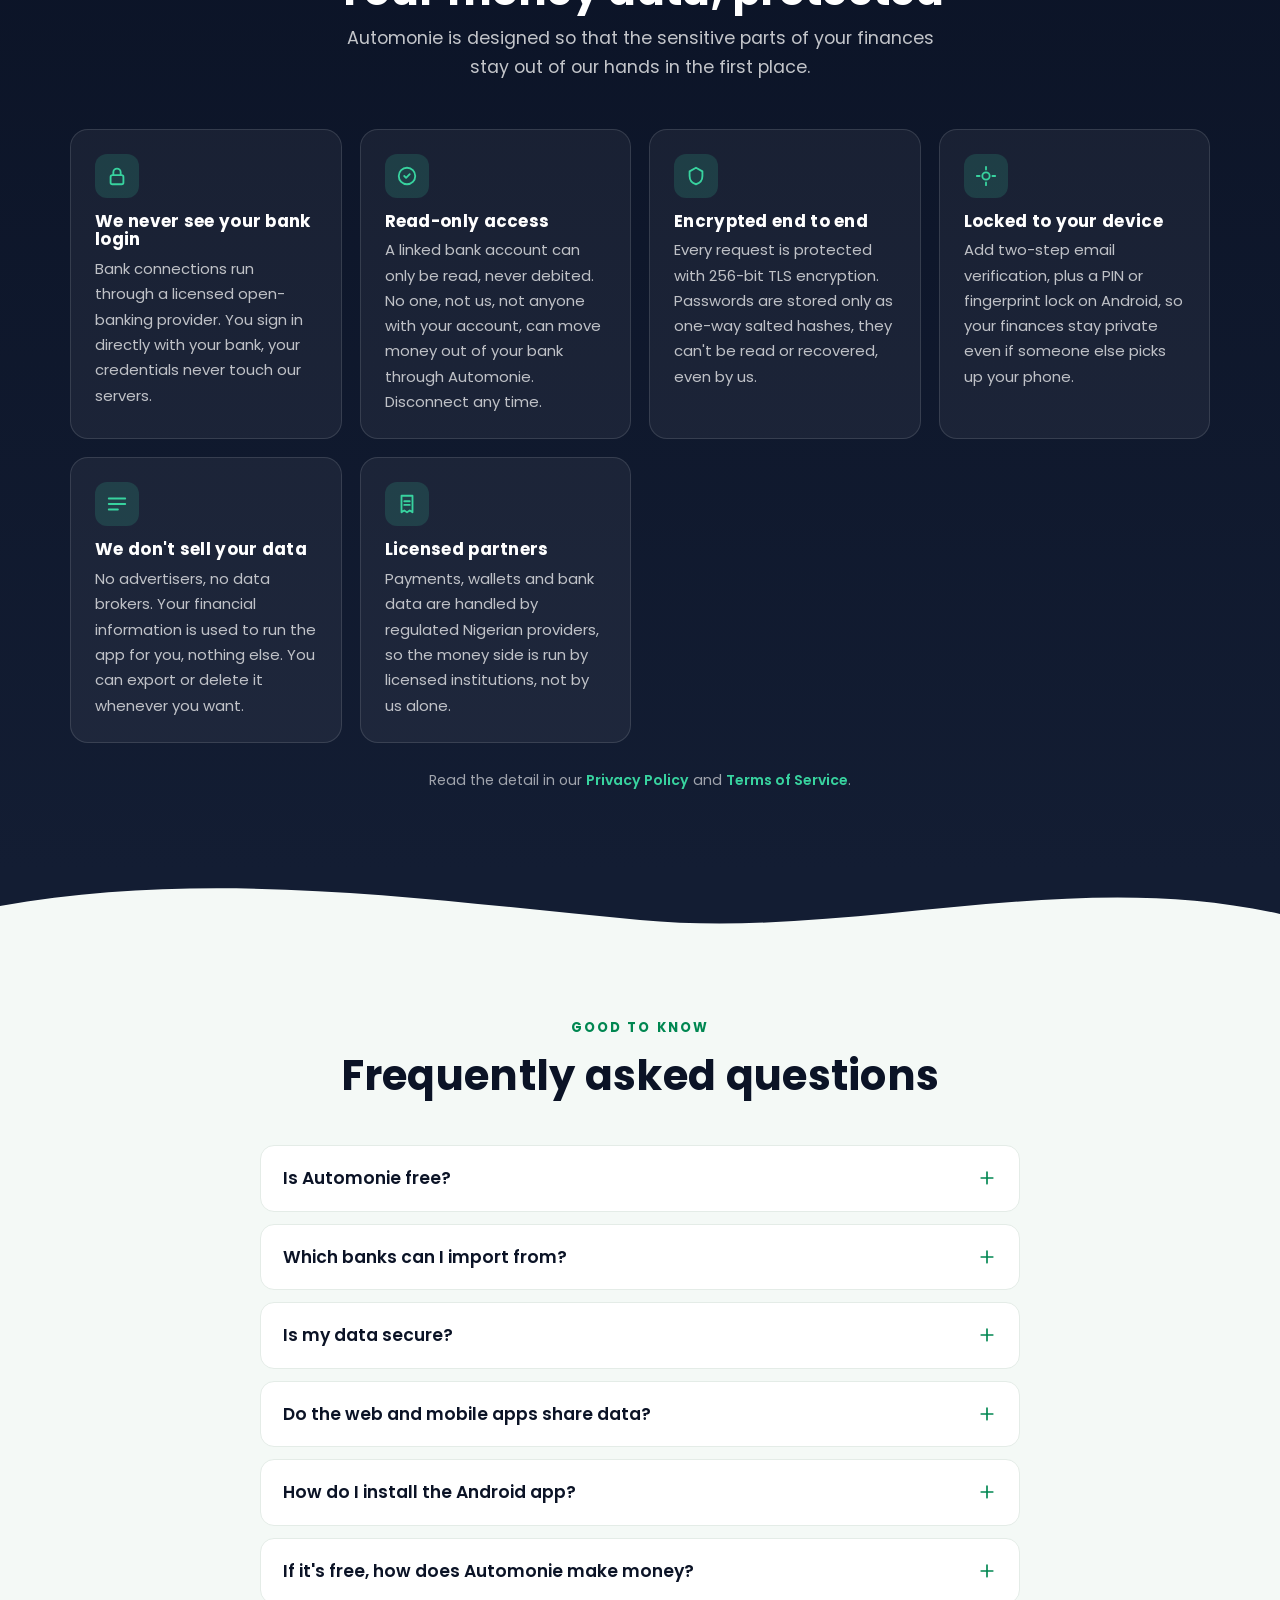
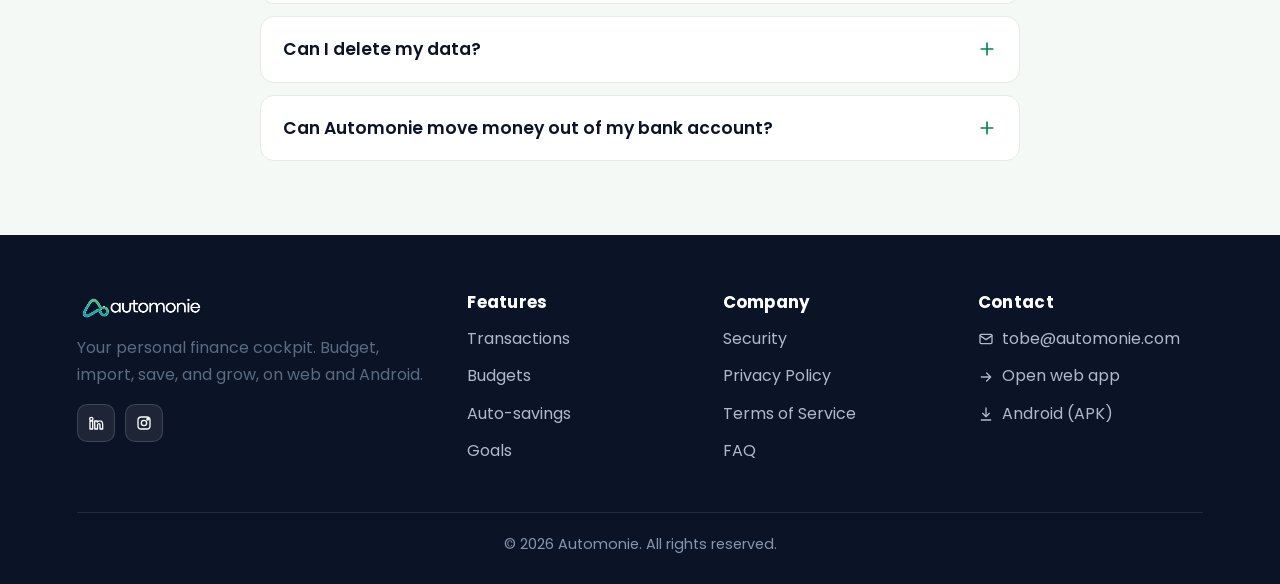
==== commit 2d2f8f53: "Interactive scenes v2: animated app-UI + flat illustration styles, hover/cursor/scroll interactions," ====
--- a/index.html
+++ b/index.html
@@ -75,7 +75,36 @@
     <div class="dvc tilt-l float" style="z-index:2">
       <div class="scrn">
         <div class="bar"><span class="t">9:41</span><span class="isl"></span><span class="bt"></span></div>
-        <img src="assets/screens/mobile-transactions.jpg" alt="Automonie transactions on Android" loading="eager" decoding="async">
+        <div class="uiphone" role="img" aria-label="Automonie app showing a wallet balance of 355,900 naira and recent transactions">
+          <div class="uihead">
+            <div class="uilbl">Wallet Balance</div>
+            <div class="uibal" data-count-to="355900" data-final="₦355,900">₦0</div>
+            <div class="uichip"><svg viewBox="0 0 24 24" fill="none" stroke="currentColor" stroke-width="3" stroke-linecap="round" style="width:11px;height:11px"><path d="M12 19V5M5 12l7-7 7 7"/></svg> Net this month +₦498K</div>
+          </div>
+          <div class="uibars"><i style="height:38%"></i><i style="height:62%"></i><i style="height:48%"></i><i style="height:78%"></i><i style="height:58%"></i><i style="height:92%"></i></div>
+          <div class="uirows">
+            <div class="uirow">
+              <span class="uidot" style="background:rgba(56,211,159,.18)"><svg viewBox="0 0 24 24" fill="none" stroke="#38d39f" stroke-linecap="round" stroke-linejoin="round"><path d="M20 6L9 17l-5-5"/></svg></span>
+              <span class="uimeta"><b>Salary</b><span>Income · GTBank</span></span>
+              <span class="uiamt in">+₦400K</span>
+            </div>
+            <div class="uirow">
+              <span class="uidot" style="background:rgba(247,201,72,.18)"><svg viewBox="0 0 24 24" fill="none" stroke="#f7c948" stroke-linecap="round" stroke-linejoin="round"><path d="M4 8h16M6 8v11h12V8M9 8V5h6v3"/></svg></span>
+              <span class="uimeta"><b>Shoprite</b><span>Groceries · Card</span></span>
+              <span class="uiamt out">-₦12,400</span>
+            </div>
+            <div class="uirow">
+              <span class="uidot" style="background:rgba(14,165,233,.18)"><svg viewBox="0 0 24 24" fill="none" stroke="#0ea5e9" stroke-linecap="round" stroke-linejoin="round"><rect x="6" y="3" width="12" height="18" rx="2"/><path d="M11 18h2"/></svg></span>
+              <span class="uimeta"><b>MTN Data</b><span>Utilities · Wallet</span></span>
+              <span class="uiamt out">-₦5,000</span>
+            </div>
+            <div class="uirow">
+              <span class="uidot" style="background:rgba(0,168,98,.18)"><svg viewBox="0 0 24 24" fill="none" stroke="#00a862" stroke-linecap="round" stroke-linejoin="round"><circle cx="12" cy="12" r="9"/><path d="M12 7v5l3 2"/></svg></span>
+              <span class="uimeta"><b>Auto-save</b><span>Rent 2027 goal</span></span>
+              <span class="uiamt in">+₦5,000</span>
+            </div>
+          </div>
+        </div>
         <span class="glare"></span>
       </div>
     </div>
@@ -231,20 +260,32 @@
   <div class="section-head reveal"><span class="eyebrow shine">Every naira, counted</span><h2>Money in, money out, nothing missed</h2></div>
   <div class="reveal" style="max-width:560px;margin:0 auto">
     <div class="stage">
-      <svg class="scene" viewBox="0 0 320 220" fill="none" xmlns="http://www.w3.org/2000/svg">
-        <g class="bob">
-          <rect x="52" y="86" width="200" height="114" rx="22" fill="#38d39f" stroke="#0b1326" stroke-width="4"/>
-          <path d="M52 122h200" stroke="#0b1326" stroke-width="4"/>
-          <rect x="186" y="138" width="54" height="34" rx="12" fill="#fff" stroke="#0b1326" stroke-width="4"/>
-          <circle cx="213" cy="155" r="7" fill="#0b1326"/>
-          <g class="eye"><circle cx="96" cy="152" r="5.5" fill="#0b1326"/><circle cx="126" cy="152" r="5.5" fill="#0b1326"/></g>
-          <path d="M96 170q15 12 30 0" stroke="#0b1326" stroke-width="4.5" stroke-linecap="round" fill="none"/>
-        </g>
-        <g class="coin"><circle cx="104" cy="32" r="17" fill="#f7c948" stroke="#0b1326" stroke-width="3.5"/><text x="104" y="39" font-size="17" font-weight="700" text-anchor="middle" fill="#0b1326">N</text></g>
-        <g class="coin c2"><circle cx="158" cy="26" r="13" fill="#00a862" stroke="#0b1326" stroke-width="3.5"/></g>
-        <g class="coin c3"><circle cx="208" cy="34" r="11" fill="#fff" stroke="#0b1326" stroke-width="3.5"/></g>
-        <g class="drift"><path d="M268 118q16-20 32 0" stroke="#00a862" stroke-width="5" stroke-linecap="round" fill="none"/></g>
-      </svg>
+      <svg class="scene" viewBox="0 0 320 230" xmlns="http://www.w3.org/2000/svg" fill="none">
+  <defs>
+    <linearGradient id="hCard" x1="0" y1="0" x2="1" y2="1"><stop offset="0" stop-color="#00a862"/><stop offset="1" stop-color="#38d39f"/></linearGradient>
+    <linearGradient id="hCard2" x1="0" y1="0" x2="1" y2="1"><stop offset="0" stop-color="#12305a"/><stop offset="1" stop-color="#0b1326"/></linearGradient>
+    <linearGradient id="hCoin" x1="0" y1="0" x2="0" y2="1"><stop offset="0" stop-color="#ffd76a"/><stop offset="1" stop-color="#f7c948"/></linearGradient>
+    <filter id="hSh" x="-30%" y="-30%" width="160%" height="180%"><feDropShadow dx="0" dy="9" stdDeviation="10" flood-color="#0b1326" flood-opacity=".22"/></filter>
+  </defs>
+  <g class="lyr1"><ellipse cx="160" cy="196" rx="106" ry="15" fill="#0b1326" opacity=".10"/></g>
+  <g class="lyr2" filter="url(#hSh)">
+    <rect x="52" y="96" width="216" height="88" rx="20" fill="url(#hCard2)"/>
+    <rect x="70" y="118" width="86" height="9" rx="4.5" fill="rgba(255,255,255,.22)"/>
+    <rect x="70" y="136" width="126" height="13" rx="6.5" fill="rgba(255,255,255,.42)"/>
+    <rect x="70" y="160" width="58" height="8" rx="4" fill="rgba(56,211,159,.65)"/>
+  </g>
+  <g class="lyr3" filter="url(#hSh)">
+    <rect x="82" y="52" width="156" height="62" rx="18" fill="url(#hCard)"/>
+    <rect x="98" y="70" width="62" height="8" rx="4" fill="rgba(255,255,255,.55)"/>
+    <rect x="98" y="86" width="96" height="12" rx="6" fill="#fff" opacity=".92"/>
+    <circle cx="214" cy="84" r="13" fill="rgba(255,255,255,.28)"/>
+    <path d="M209 84l3.6 3.6L220 80" stroke="#fff" stroke-width="2.6" stroke-linecap="round" stroke-linejoin="round"/>
+  </g>
+  <g class="coin lyr3"><circle cx="96" cy="26" r="16" fill="url(#hCoin)"/><text x="96" y="32" font-size="15" font-weight="800" text-anchor="middle" fill="#7a5b00" font-family="Poppins,sans-serif">N</text></g>
+  <g class="coin c2 lyr3"><circle cx="160" cy="20" r="12" fill="#38d39f" opacity=".9"/></g>
+  <g class="coin c3 lyr3"><circle cx="222" cy="28" r="10" fill="#fff" opacity=".85"/></g>
+  <g class="drift lyr1" opacity=".5"><circle cx="278" cy="70" r="6" fill="#38d39f"/><circle cx="42" cy="150" r="5" fill="#00a862"/></g>
+</svg>
     </div>
   </div>
 </section>
--- a/assets/site.css
+++ b/assets/site.css
@@ -447,3 +447,81 @@
 @media (prefers-reduced-motion:reduce){
   .scene *{animation:none!important}
 }
+
+/* ============================================================
+   INTERACTIVE SCENES v2
+   Idle by default, animate on hover / when scrolled into view,
+   tilt toward the cursor, and scrub with scroll where marked.
+   ============================================================ */
+.stage{perspective:900px}
+.stage .scene{transform:rotateX(var(--rx,0deg)) rotateY(var(--ry,0deg)) translateZ(0);
+  transition:transform .25s cubic-bezier(.2,.7,.2,1);transform-style:preserve-3d}
+.stage .scene *{animation-play-state:paused}
+.stage:hover .scene *,.stage.live .scene *{animation-play-state:running}
+.stage::after{content:'Hover to play';position:absolute;right:14px;bottom:10px;z-index:2;
+  font-size:.68rem;font-weight:700;letter-spacing:.08em;text-transform:uppercase;
+  color:var(--green-d);opacity:.55;transition:opacity .3s;width:auto;height:auto;
+  background:none;filter:none;border-radius:0}
+.stage:hover::after{opacity:0}
+@media(hover:none){.stage::after{content:'Tap to play'}}
+
+/* Depth layers for cursor parallax */
+.scene .lyr1{transform:translateZ(18px)}
+.scene .lyr2{transform:translateZ(38px)}
+.scene .lyr3{transform:translateZ(62px)}
+
+/* --- Animated app-UI primitives --- */
+@keyframes rowIn{0%{opacity:0;transform:translateX(-26px)}100%{opacity:1;transform:translateX(0)}}
+@keyframes fillBar{from{width:0}to{width:var(--w,70%)}}
+@keyframes ringFill{to{stroke-dashoffset:var(--off,60)}}
+@keyframes tagPop{0%{opacity:0;transform:scale(.5)}70%{transform:scale(1.15)}100%{opacity:1;transform:scale(1)}}
+@keyframes caret{0%,100%{opacity:1}50%{opacity:0}}
+.scene .row{animation:rowIn .55s cubic-bezier(.2,.8,.3,1) both}
+.scene .row.r2{animation-delay:.18s}.scene .row.r3{animation-delay:.36s}.scene .row.r4{animation-delay:.54s}
+.scene .tag{animation:tagPop .5s cubic-bezier(.3,1.6,.5,1) both}
+.scene .tag.t2{animation-delay:.5s}.scene .tag.t3{animation-delay:.8s}
+.scene .ringbar{stroke-dasharray:327;stroke-dashoffset:327;animation:ringFill 1.5s cubic-bezier(.3,1,.4,1) both}
+
+/* --- Scroll-driven: progress supplied by JS as --p (0..1) --- */
+.scene .scrub-bar{transform:scaleX(var(--p,0));transform-origin:left center}
+.scene .scrub-ring{stroke-dasharray:327;stroke-dashoffset:calc(327 - (327 * var(--p,0) * .78))}
+.scene .scrub-fade{opacity:var(--p,0)}
+
+/* --- Live hero phone UI --- */
+.uiphone{position:relative;background:#0b1326;border-radius:34px;overflow:hidden;padding:0 0 14px}
+.uiphone .uihead{padding:16px 18px 12px}
+.uiphone .uilbl{color:#9fb4cc;font-size:11px;font-weight:600;letter-spacing:.04em}
+.uiphone .uibal{color:#fff;font-size:28px;font-weight:800;letter-spacing:.4px;margin-top:2px}
+.uiphone .uibal .cur{opacity:.85}
+.uiphone .uichip{display:inline-flex;align-items:center;gap:5px;margin-top:9px;background:rgba(56,211,159,.16);
+  color:#38d39f;font-size:10.5px;font-weight:700;padding:4px 9px;border-radius:999px}
+.uiphone .uirows{padding:4px 12px 0;display:flex;flex-direction:column;gap:7px}
+.uiphone .uirow{display:flex;align-items:center;gap:9px;background:rgba(255,255,255,.05);
+  border-radius:11px;padding:8px 10px;opacity:0;transform:translateX(-18px)}
+.uiphone.play .uirow{animation:rowIn .5s cubic-bezier(.2,.8,.3,1) both}
+.uiphone.play .uirow:nth-child(2){animation-delay:.16s}
+.uiphone.play .uirow:nth-child(3){animation-delay:.32s}
+.uiphone.play .uirow:nth-child(4){animation-delay:.48s}
+.uiphone .uidot{width:26px;height:26px;border-radius:50%;display:grid;place-items:center;flex-shrink:0}
+.uiphone .uidot svg{width:14px;height:14px;stroke-width:2.4}
+.uiphone .uimeta{flex:1;min-width:0}
+.uiphone .uimeta b{display:block;color:#e9f1fa;font-size:11.5px;font-weight:700;white-space:nowrap;overflow:hidden;text-overflow:ellipsis}
+.uiphone .uimeta span{display:block;color:#7f93ab;font-size:9.5px;margin-top:1px}
+.uiphone .uiamt{font-size:11.5px;font-weight:800;white-space:nowrap}
+.uiphone .uiamt.in{color:#38d39f}.uiphone .uiamt.out{color:#ff7a7a}
+.uiphone .uibars{display:flex;gap:5px;align-items:flex-end;height:34px;padding:12px 16px 0}
+.uiphone .uibars i{flex:1;background:linear-gradient(180deg,#38d39f,#00a862);border-radius:3px 3px 0 0;height:12%}
+.uiphone.play .uibars i{animation:growBar .9s cubic-bezier(.3,1.3,.5,1) both;transform-origin:bottom}
+.uiphone.play .uibars i:nth-child(2){animation-delay:.08s}
+.uiphone.play .uibars i:nth-child(3){animation-delay:.16s}
+.uiphone.play .uibars i:nth-child(4){animation-delay:.24s}
+.uiphone.play .uibars i:nth-child(5){animation-delay:.32s}
+.uiphone.play .uibars i:nth-child(6){animation-delay:.4s}
+
+@media (prefers-reduced-motion:reduce){
+  .stage .scene *{animation:none!important}
+  .stage .scene{transform:none!important}
+  .uiphone .uirow{opacity:1;transform:none}
+  .scene .scrub-bar{transform:scaleX(1)}
+  .scene .scrub-fade{opacity:1}
+}
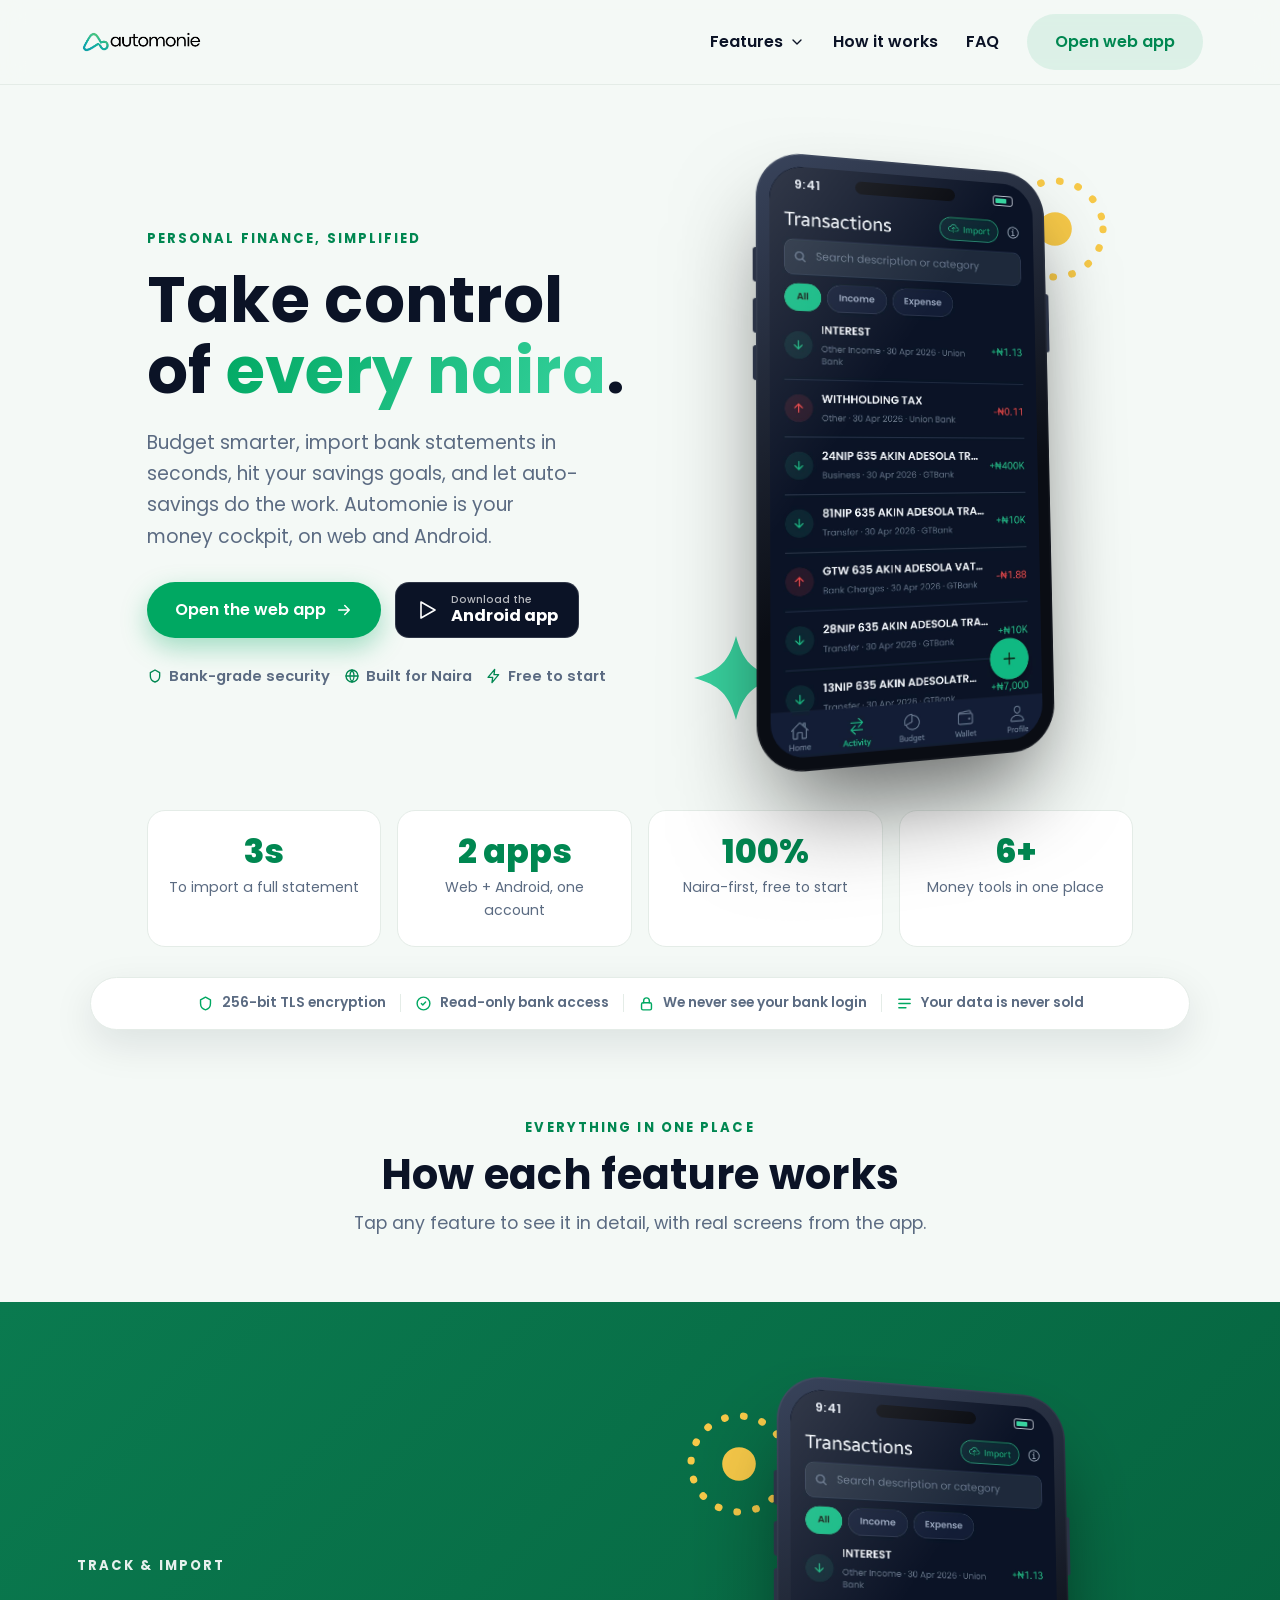
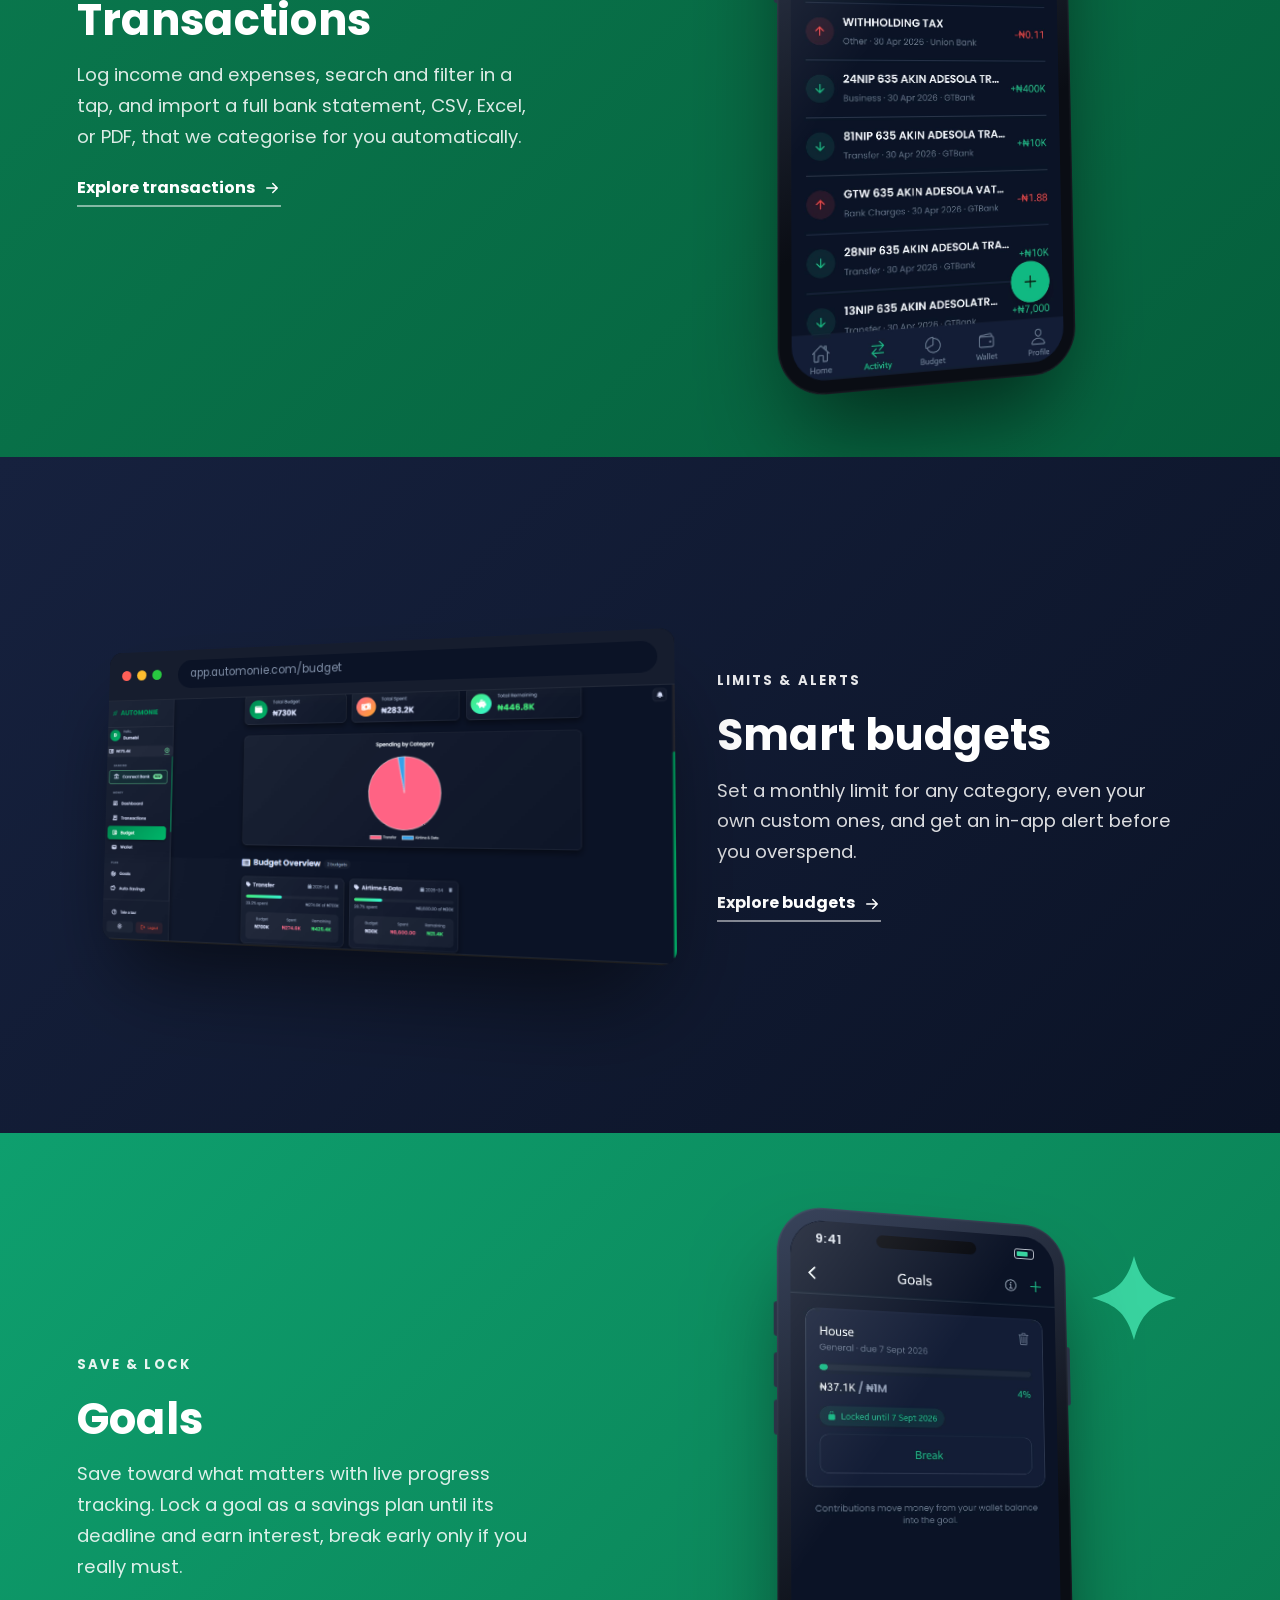
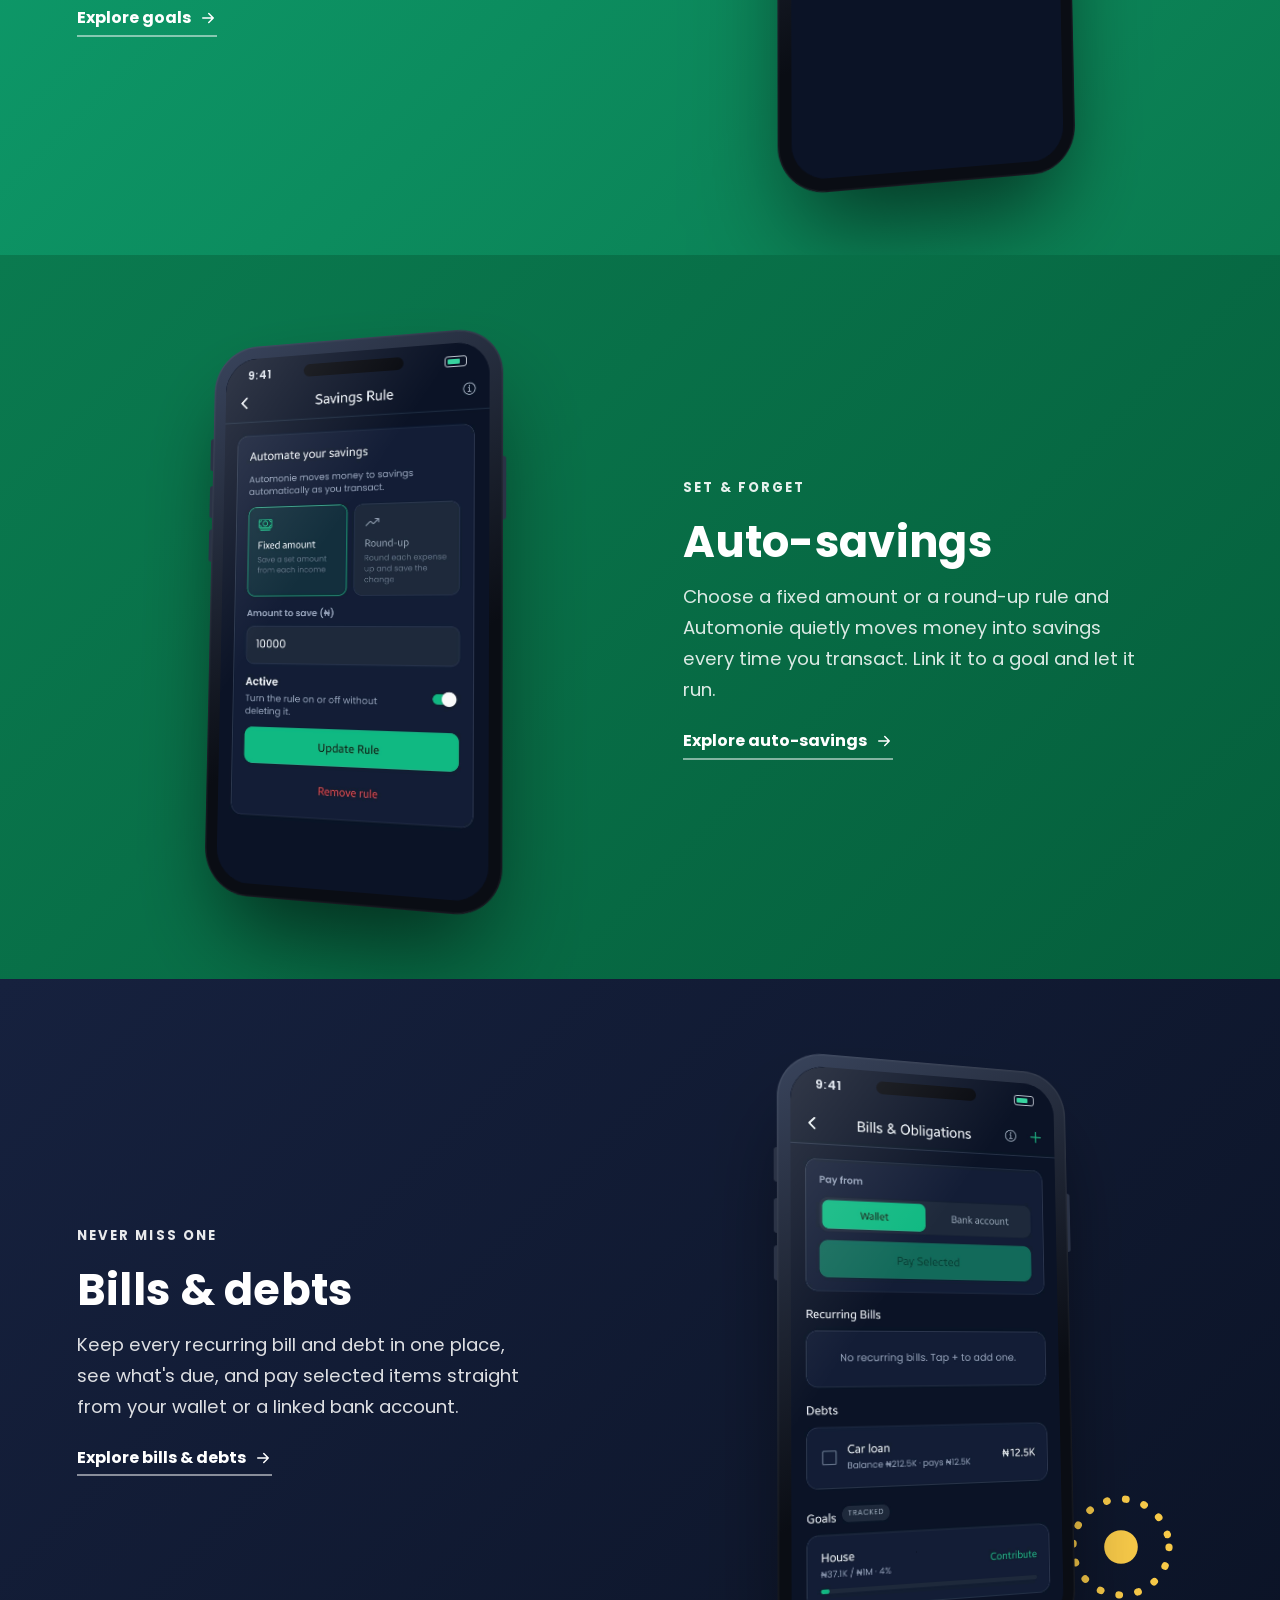
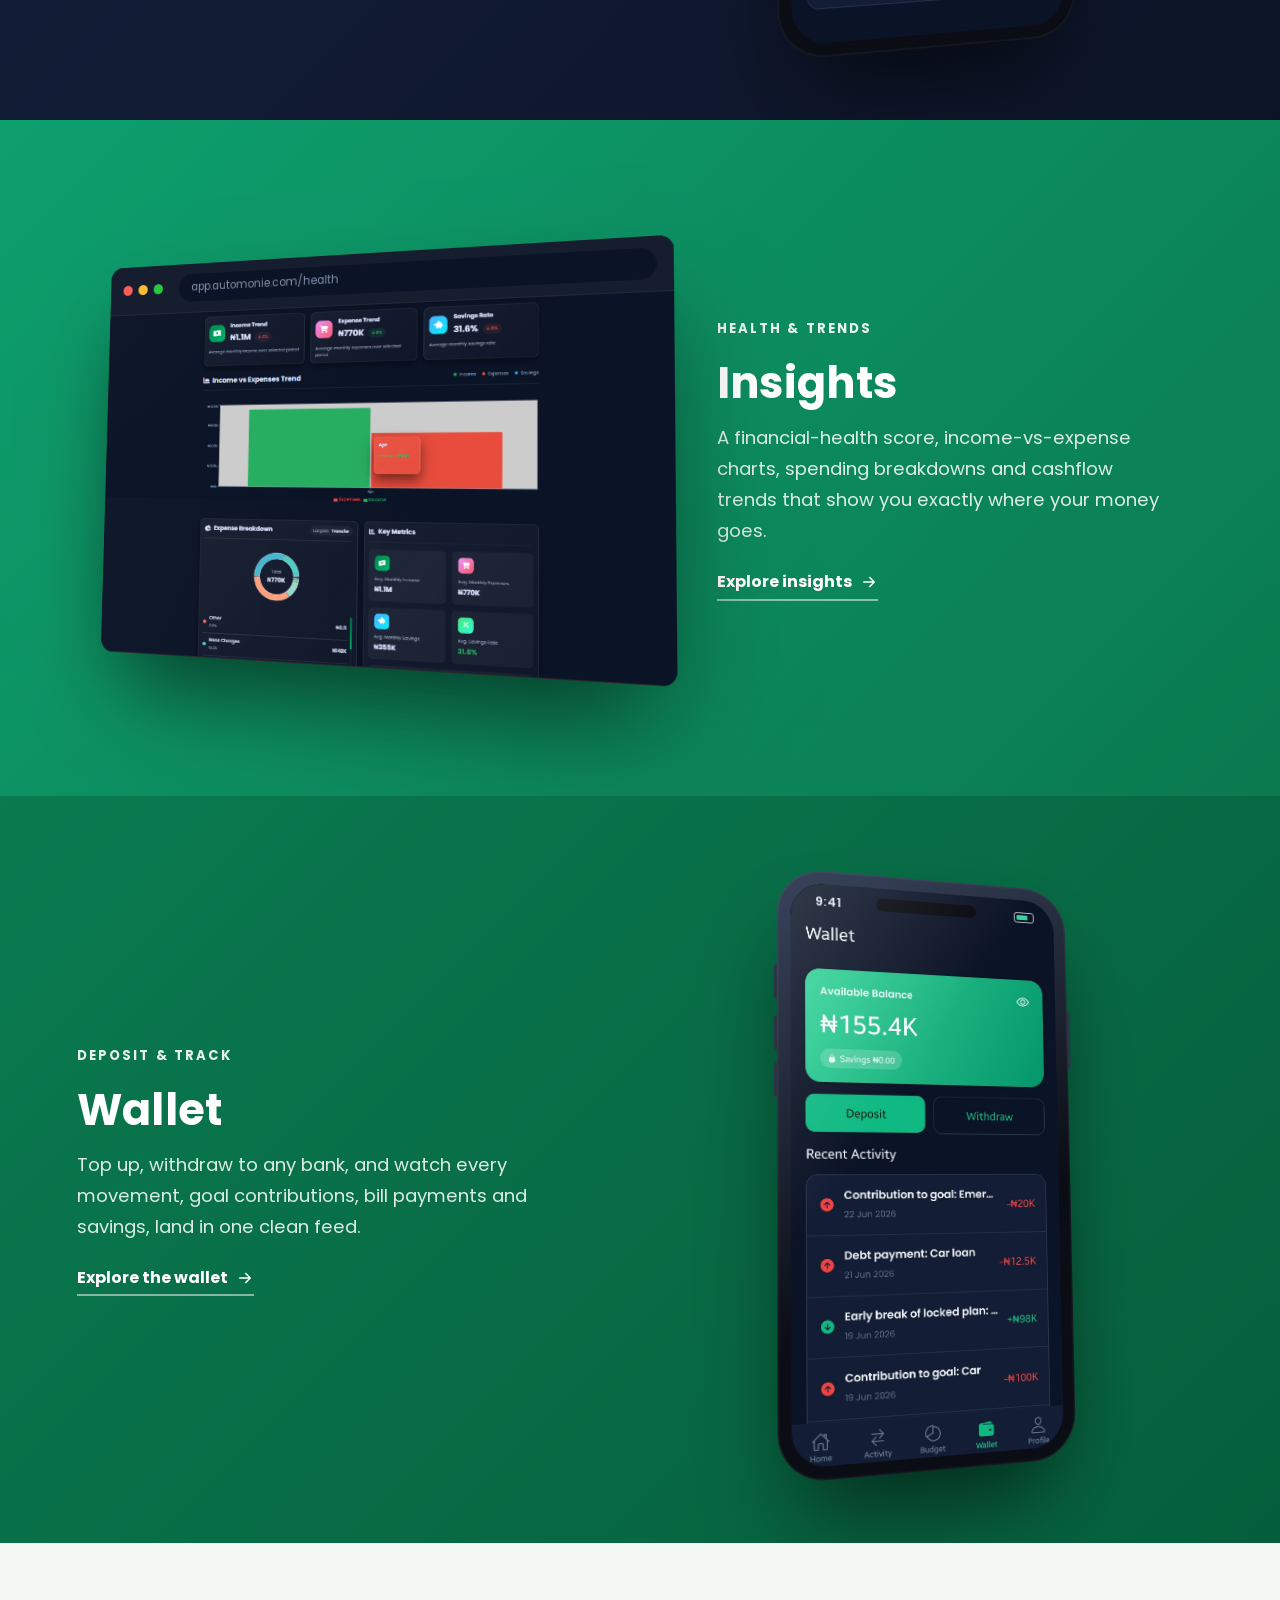
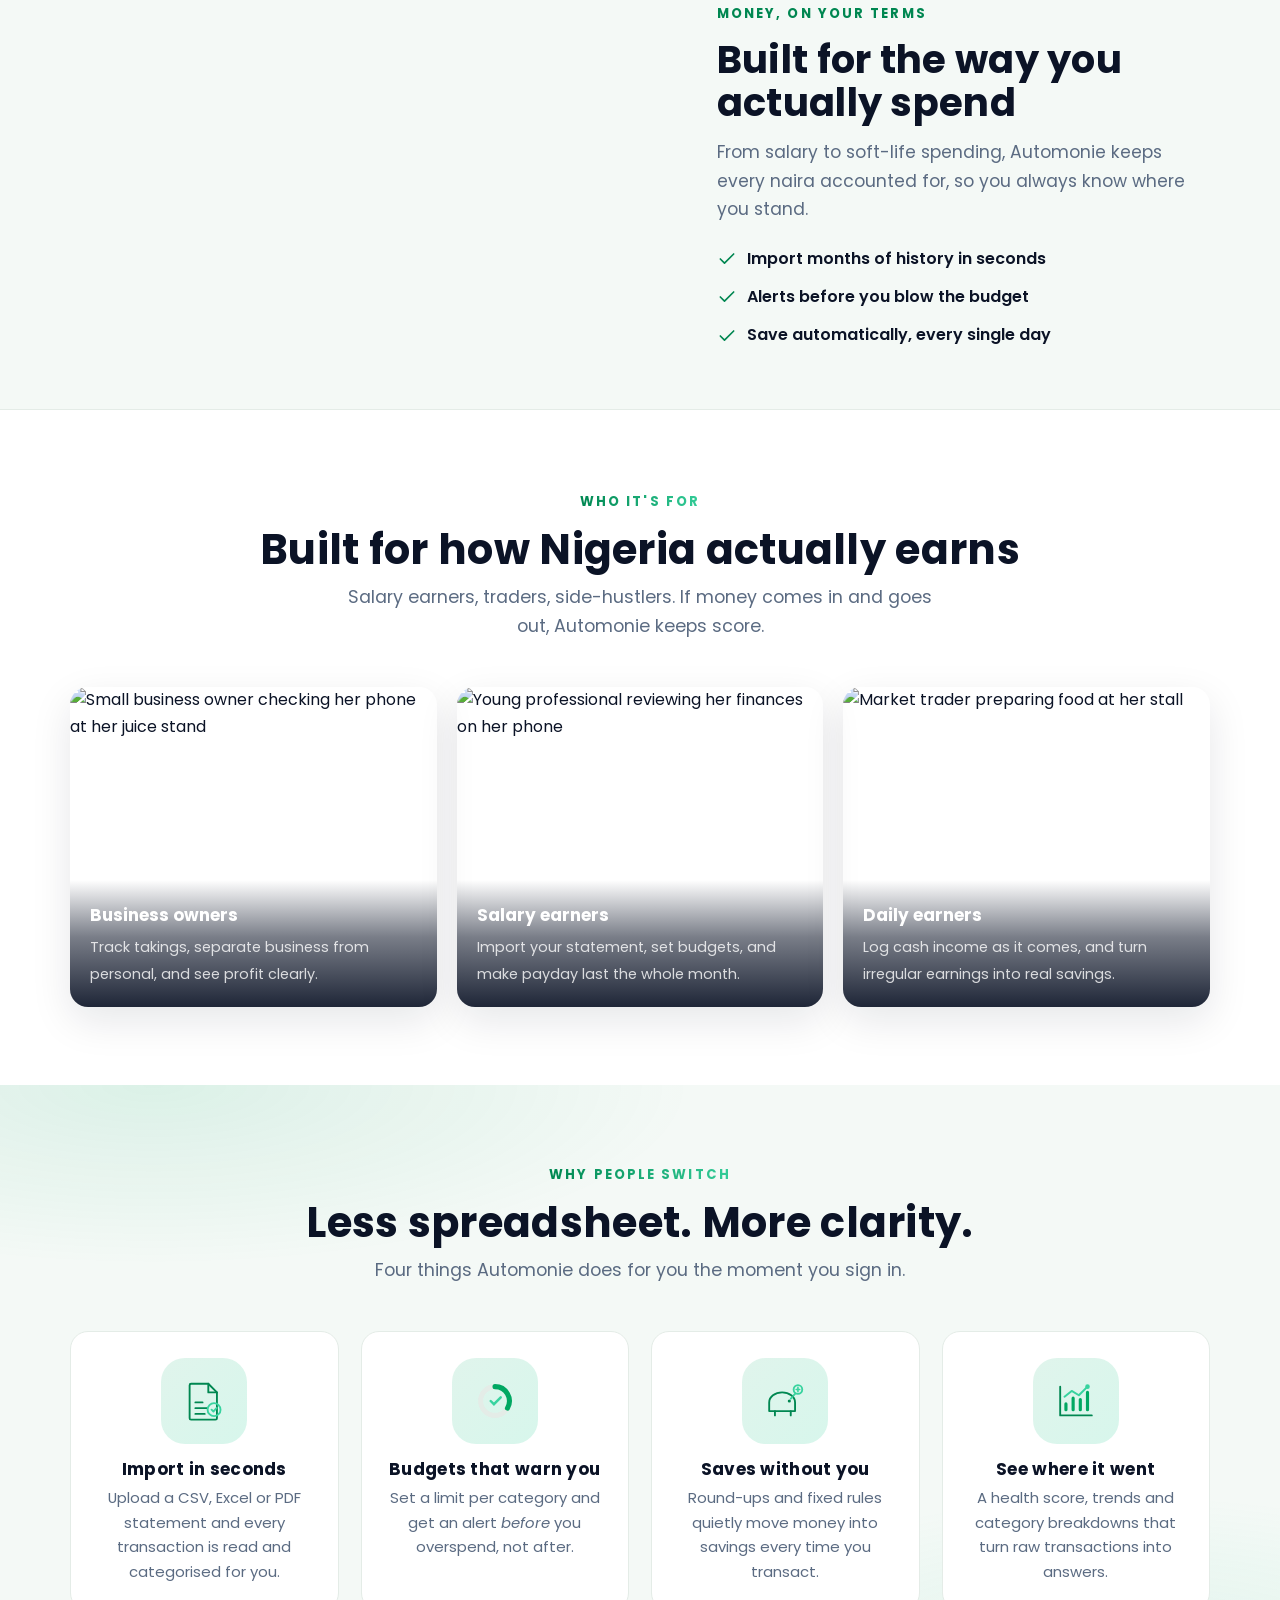
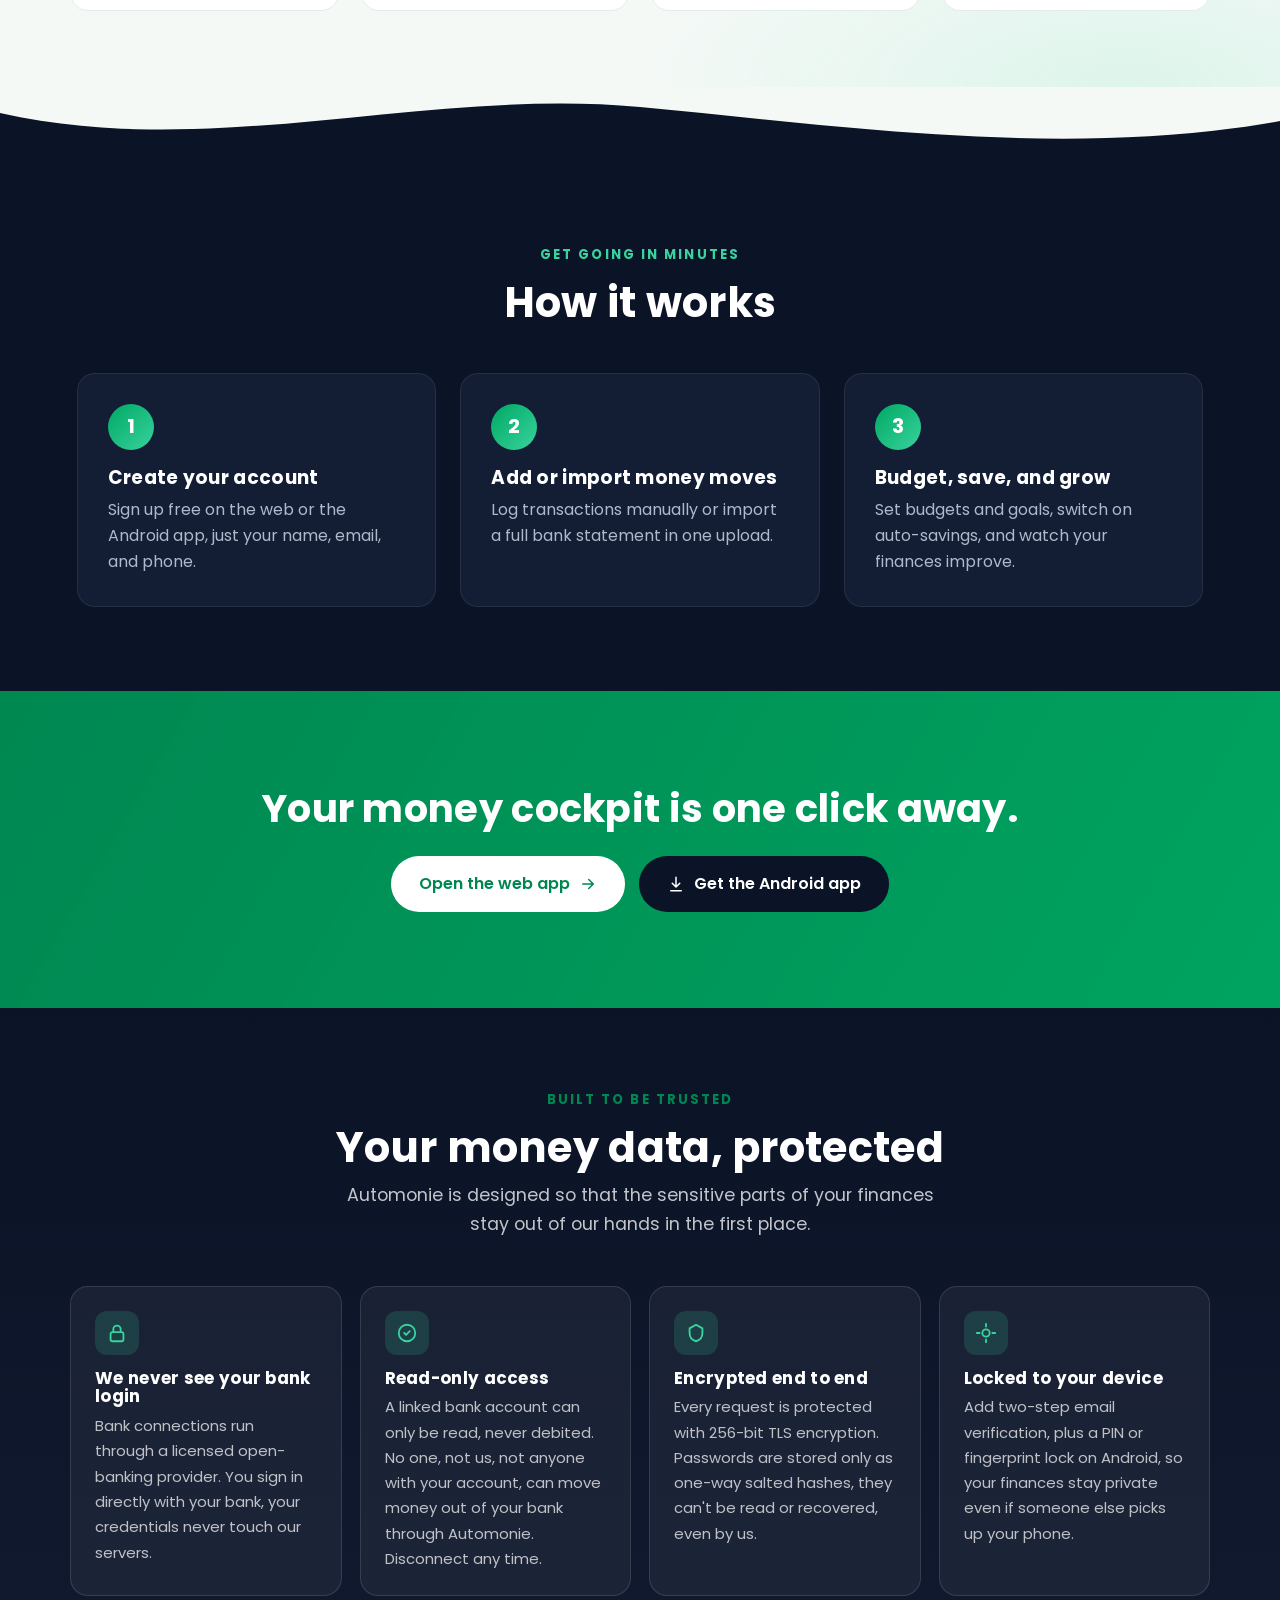
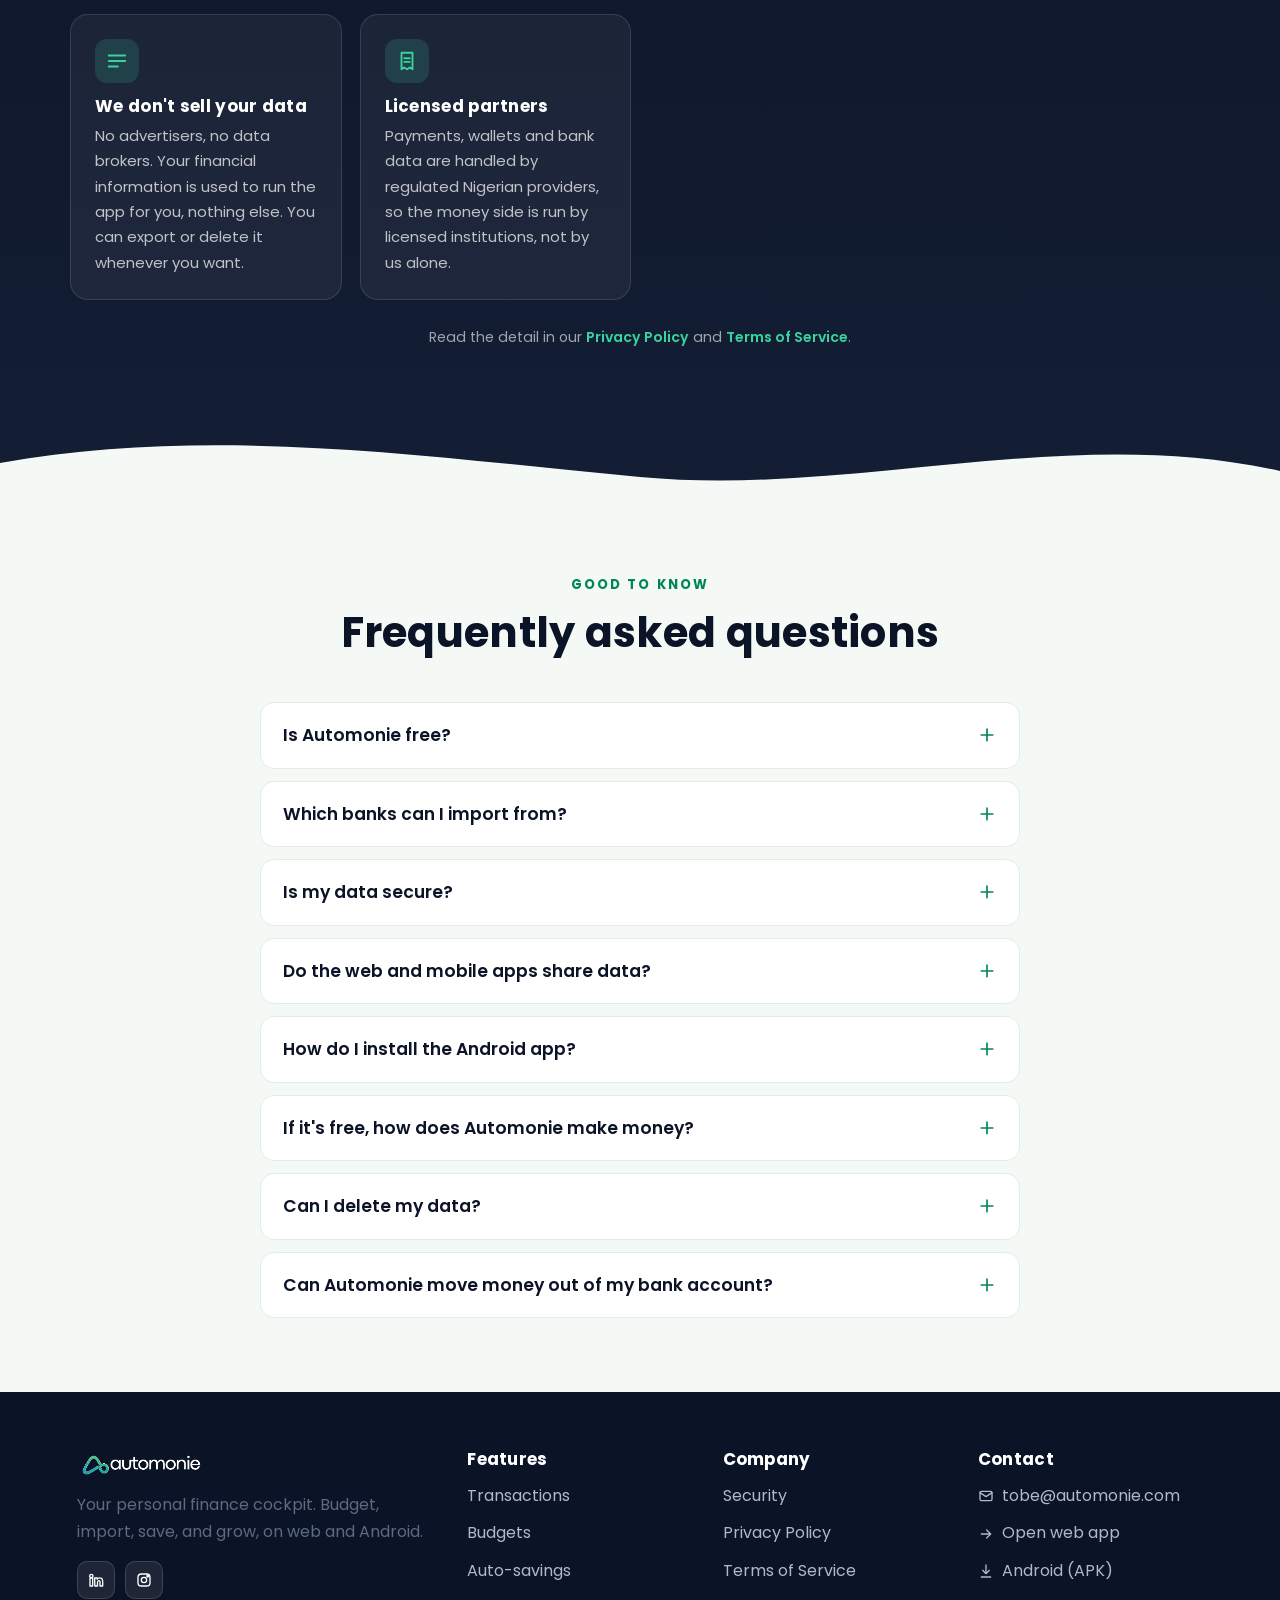
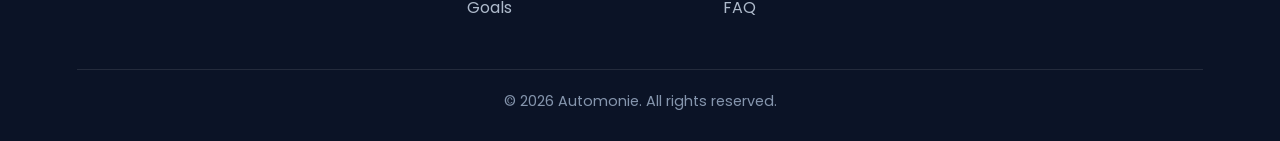
==== commit 0fb4ee05: "Remove hover-to-play interactive scenes and the animated hero phone; restore real screenshot hero" ====
--- a/index.html
+++ b/index.html
@@ -75,36 +75,7 @@
     <div class="dvc tilt-l float" style="z-index:2">
       <div class="scrn">
         <div class="bar"><span class="t">9:41</span><span class="isl"></span><span class="bt"></span></div>
-        <div class="uiphone" role="img" aria-label="Automonie app showing a wallet balance of 355,900 naira and recent transactions">
-          <div class="uihead">
-            <div class="uilbl">Wallet Balance</div>
-            <div class="uibal" data-count-to="355900" data-final="₦355,900">₦0</div>
-            <div class="uichip"><svg viewBox="0 0 24 24" fill="none" stroke="currentColor" stroke-width="3" stroke-linecap="round" style="width:11px;height:11px"><path d="M12 19V5M5 12l7-7 7 7"/></svg> Net this month +₦498K</div>
-          </div>
-          <div class="uibars"><i style="height:38%"></i><i style="height:62%"></i><i style="height:48%"></i><i style="height:78%"></i><i style="height:58%"></i><i style="height:92%"></i></div>
-          <div class="uirows">
-            <div class="uirow">
-              <span class="uidot" style="background:rgba(56,211,159,.18)"><svg viewBox="0 0 24 24" fill="none" stroke="#38d39f" stroke-linecap="round" stroke-linejoin="round"><path d="M20 6L9 17l-5-5"/></svg></span>
-              <span class="uimeta"><b>Salary</b><span>Income · GTBank</span></span>
-              <span class="uiamt in">+₦400K</span>
-            </div>
-            <div class="uirow">
-              <span class="uidot" style="background:rgba(247,201,72,.18)"><svg viewBox="0 0 24 24" fill="none" stroke="#f7c948" stroke-linecap="round" stroke-linejoin="round"><path d="M4 8h16M6 8v11h12V8M9 8V5h6v3"/></svg></span>
-              <span class="uimeta"><b>Shoprite</b><span>Groceries · Card</span></span>
-              <span class="uiamt out">-₦12,400</span>
-            </div>
-            <div class="uirow">
-              <span class="uidot" style="background:rgba(14,165,233,.18)"><svg viewBox="0 0 24 24" fill="none" stroke="#0ea5e9" stroke-linecap="round" stroke-linejoin="round"><rect x="6" y="3" width="12" height="18" rx="2"/><path d="M11 18h2"/></svg></span>
-              <span class="uimeta"><b>MTN Data</b><span>Utilities · Wallet</span></span>
-              <span class="uiamt out">-₦5,000</span>
-            </div>
-            <div class="uirow">
-              <span class="uidot" style="background:rgba(0,168,98,.18)"><svg viewBox="0 0 24 24" fill="none" stroke="#00a862" stroke-linecap="round" stroke-linejoin="round"><circle cx="12" cy="12" r="9"/><path d="M12 7v5l3 2"/></svg></span>
-              <span class="uimeta"><b>Auto-save</b><span>Rent 2027 goal</span></span>
-              <span class="uiamt in">+₦5,000</span>
-            </div>
-          </div>
-        </div>
+                <img src="assets/screens/mobile-transactions.jpg" alt="Automonie transactions on Android" loading="eager" decoding="async">
         <span class="glare"></span>
       </div>
     </div>
@@ -251,41 +222,6 @@
       <div class="dvc tilt-l float" style="z-index:2">
         <div class="scrn"><div class="bar"><span class="t">9:41</span><span class="isl"></span><span class="bt"></span></div><img src="assets/screens/mobile-wallet.jpg" alt="Wallet on Automonie" loading="lazy"><span class="glare"></span></div>
       </div>
-    </div>
-  </div>
-</section>
-
-<!-- CARTOON SCENE -->
-<section class="section" style="padding-top:10px">
-  <div class="section-head reveal"><span class="eyebrow shine">Every naira, counted</span><h2>Money in, money out, nothing missed</h2></div>
-  <div class="reveal" style="max-width:560px;margin:0 auto">
-    <div class="stage">
-      <svg class="scene" viewBox="0 0 320 230" xmlns="http://www.w3.org/2000/svg" fill="none">
-  <defs>
-    <linearGradient id="hCard" x1="0" y1="0" x2="1" y2="1"><stop offset="0" stop-color="#00a862"/><stop offset="1" stop-color="#38d39f"/></linearGradient>
-    <linearGradient id="hCard2" x1="0" y1="0" x2="1" y2="1"><stop offset="0" stop-color="#12305a"/><stop offset="1" stop-color="#0b1326"/></linearGradient>
-    <linearGradient id="hCoin" x1="0" y1="0" x2="0" y2="1"><stop offset="0" stop-color="#ffd76a"/><stop offset="1" stop-color="#f7c948"/></linearGradient>
-    <filter id="hSh" x="-30%" y="-30%" width="160%" height="180%"><feDropShadow dx="0" dy="9" stdDeviation="10" flood-color="#0b1326" flood-opacity=".22"/></filter>
-  </defs>
-  <g class="lyr1"><ellipse cx="160" cy="196" rx="106" ry="15" fill="#0b1326" opacity=".10"/></g>
-  <g class="lyr2" filter="url(#hSh)">
-    <rect x="52" y="96" width="216" height="88" rx="20" fill="url(#hCard2)"/>
-    <rect x="70" y="118" width="86" height="9" rx="4.5" fill="rgba(255,255,255,.22)"/>
-    <rect x="70" y="136" width="126" height="13" rx="6.5" fill="rgba(255,255,255,.42)"/>
-    <rect x="70" y="160" width="58" height="8" rx="4" fill="rgba(56,211,159,.65)"/>
-  </g>
-  <g class="lyr3" filter="url(#hSh)">
-    <rect x="82" y="52" width="156" height="62" rx="18" fill="url(#hCard)"/>
-    <rect x="98" y="70" width="62" height="8" rx="4" fill="rgba(255,255,255,.55)"/>
-    <rect x="98" y="86" width="96" height="12" rx="6" fill="#fff" opacity=".92"/>
-    <circle cx="214" cy="84" r="13" fill="rgba(255,255,255,.28)"/>
-    <path d="M209 84l3.6 3.6L220 80" stroke="#fff" stroke-width="2.6" stroke-linecap="round" stroke-linejoin="round"/>
-  </g>
-  <g class="coin lyr3"><circle cx="96" cy="26" r="16" fill="url(#hCoin)"/><text x="96" y="32" font-size="15" font-weight="800" text-anchor="middle" fill="#7a5b00" font-family="Poppins,sans-serif">N</text></g>
-  <g class="coin c2 lyr3"><circle cx="160" cy="20" r="12" fill="#38d39f" opacity=".9"/></g>
-  <g class="coin c3 lyr3"><circle cx="222" cy="28" r="10" fill="#fff" opacity=".85"/></g>
-  <g class="drift lyr1" opacity=".5"><circle cx="278" cy="70" r="6" fill="#38d39f"/><circle cx="42" cy="150" r="5" fill="#00a862"/></g>
-</svg>
     </div>
   </div>
 </section>
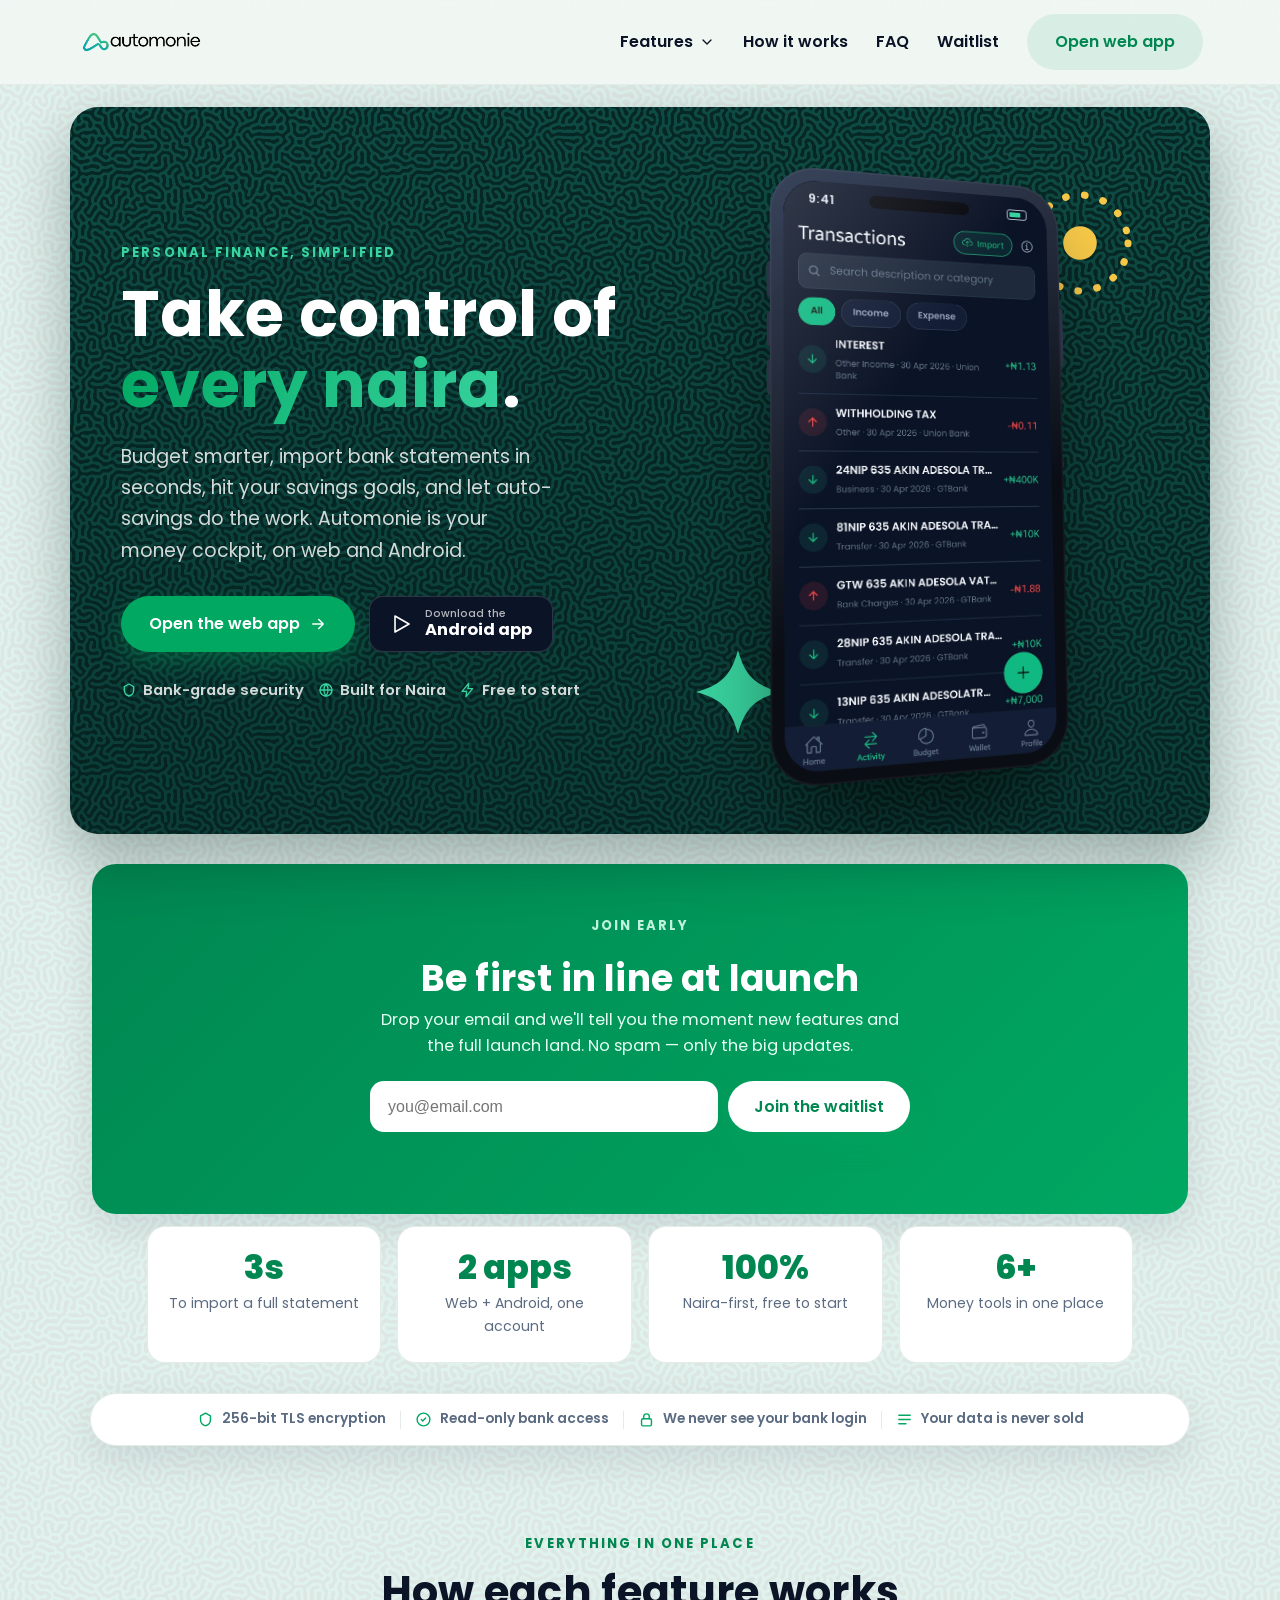
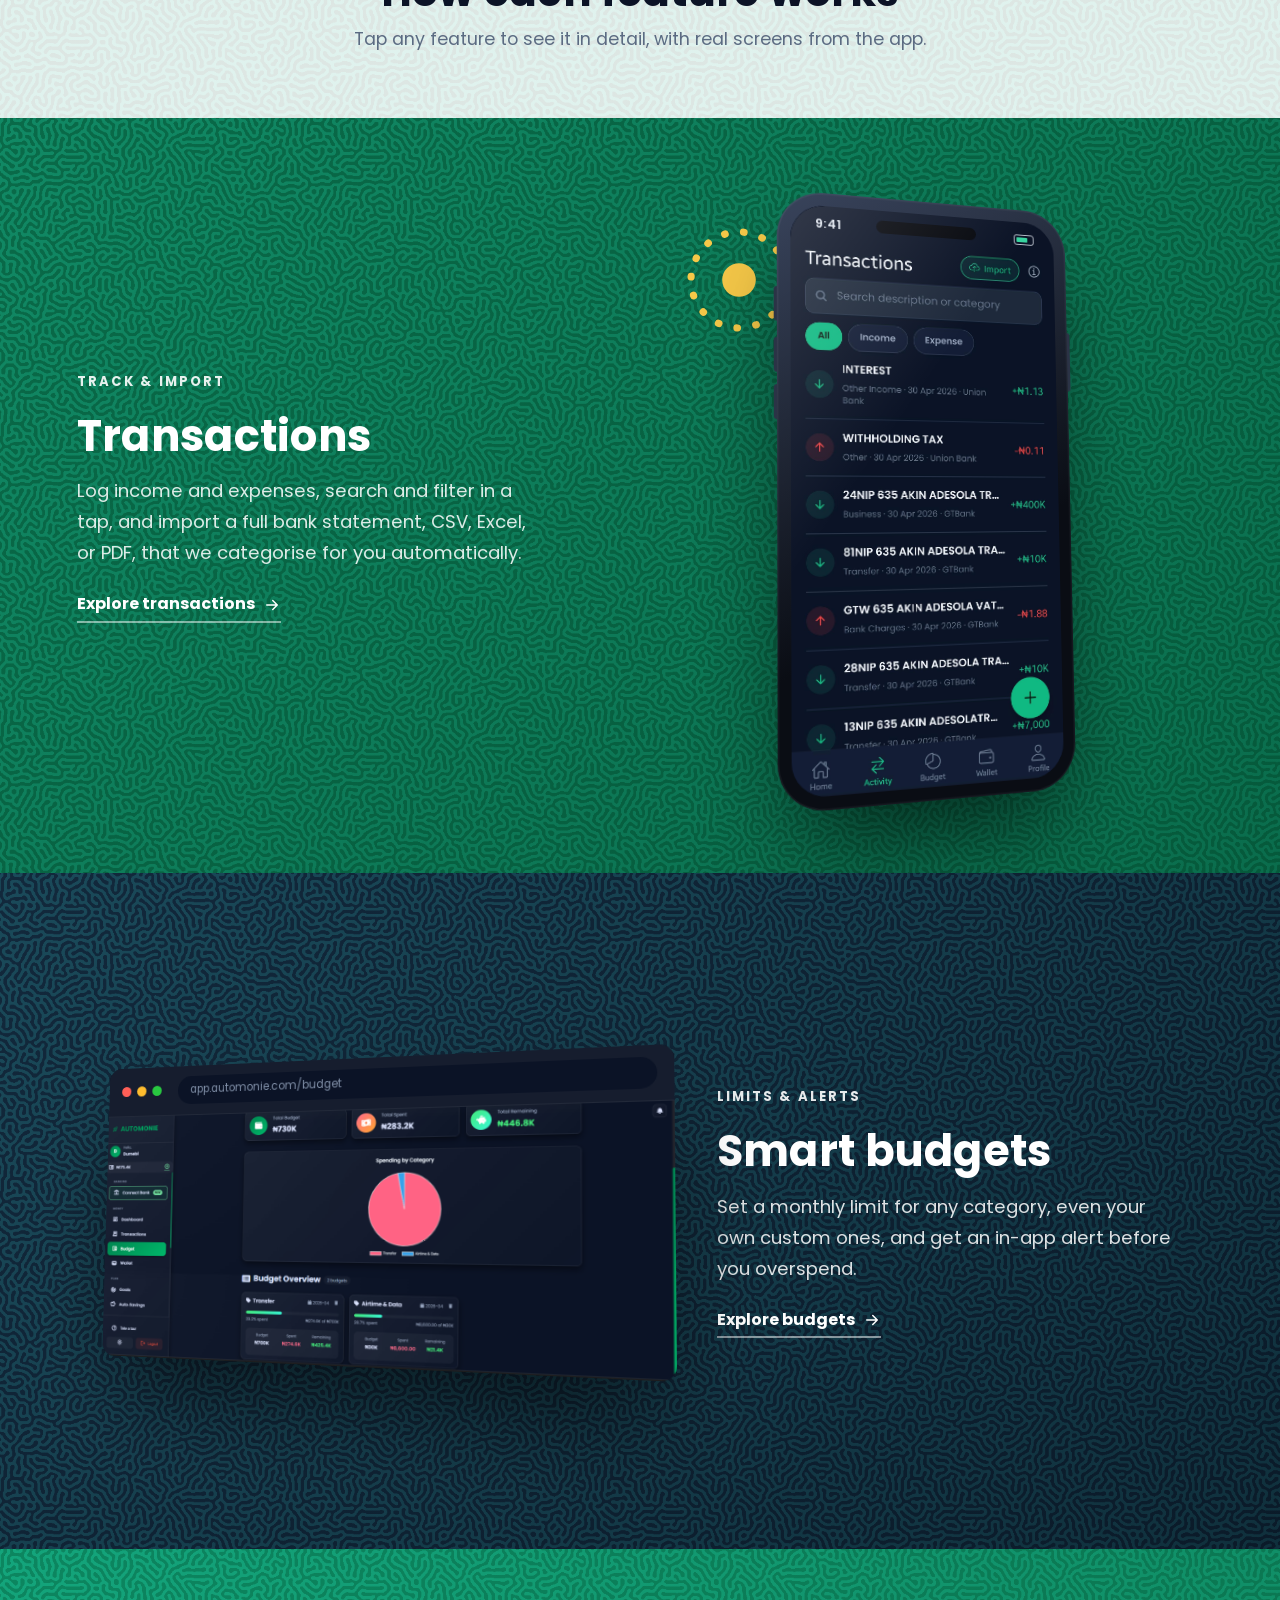
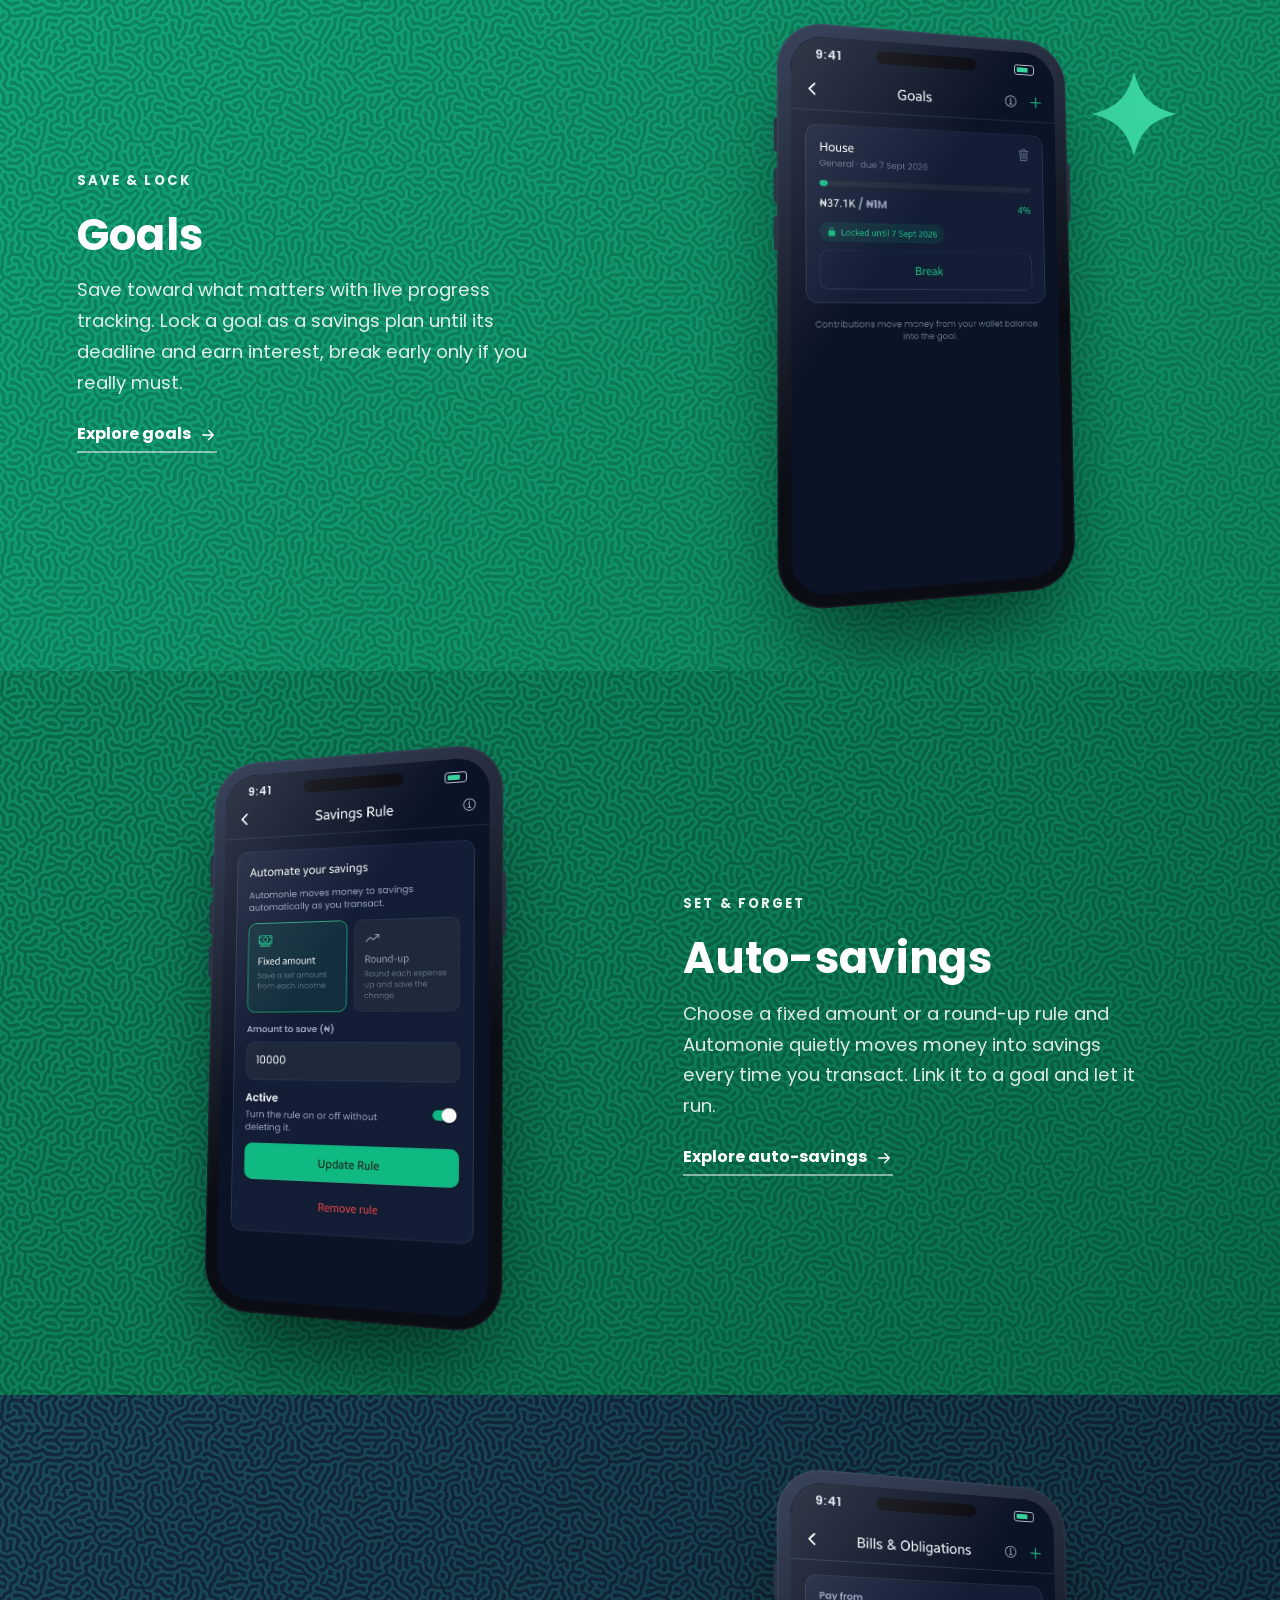
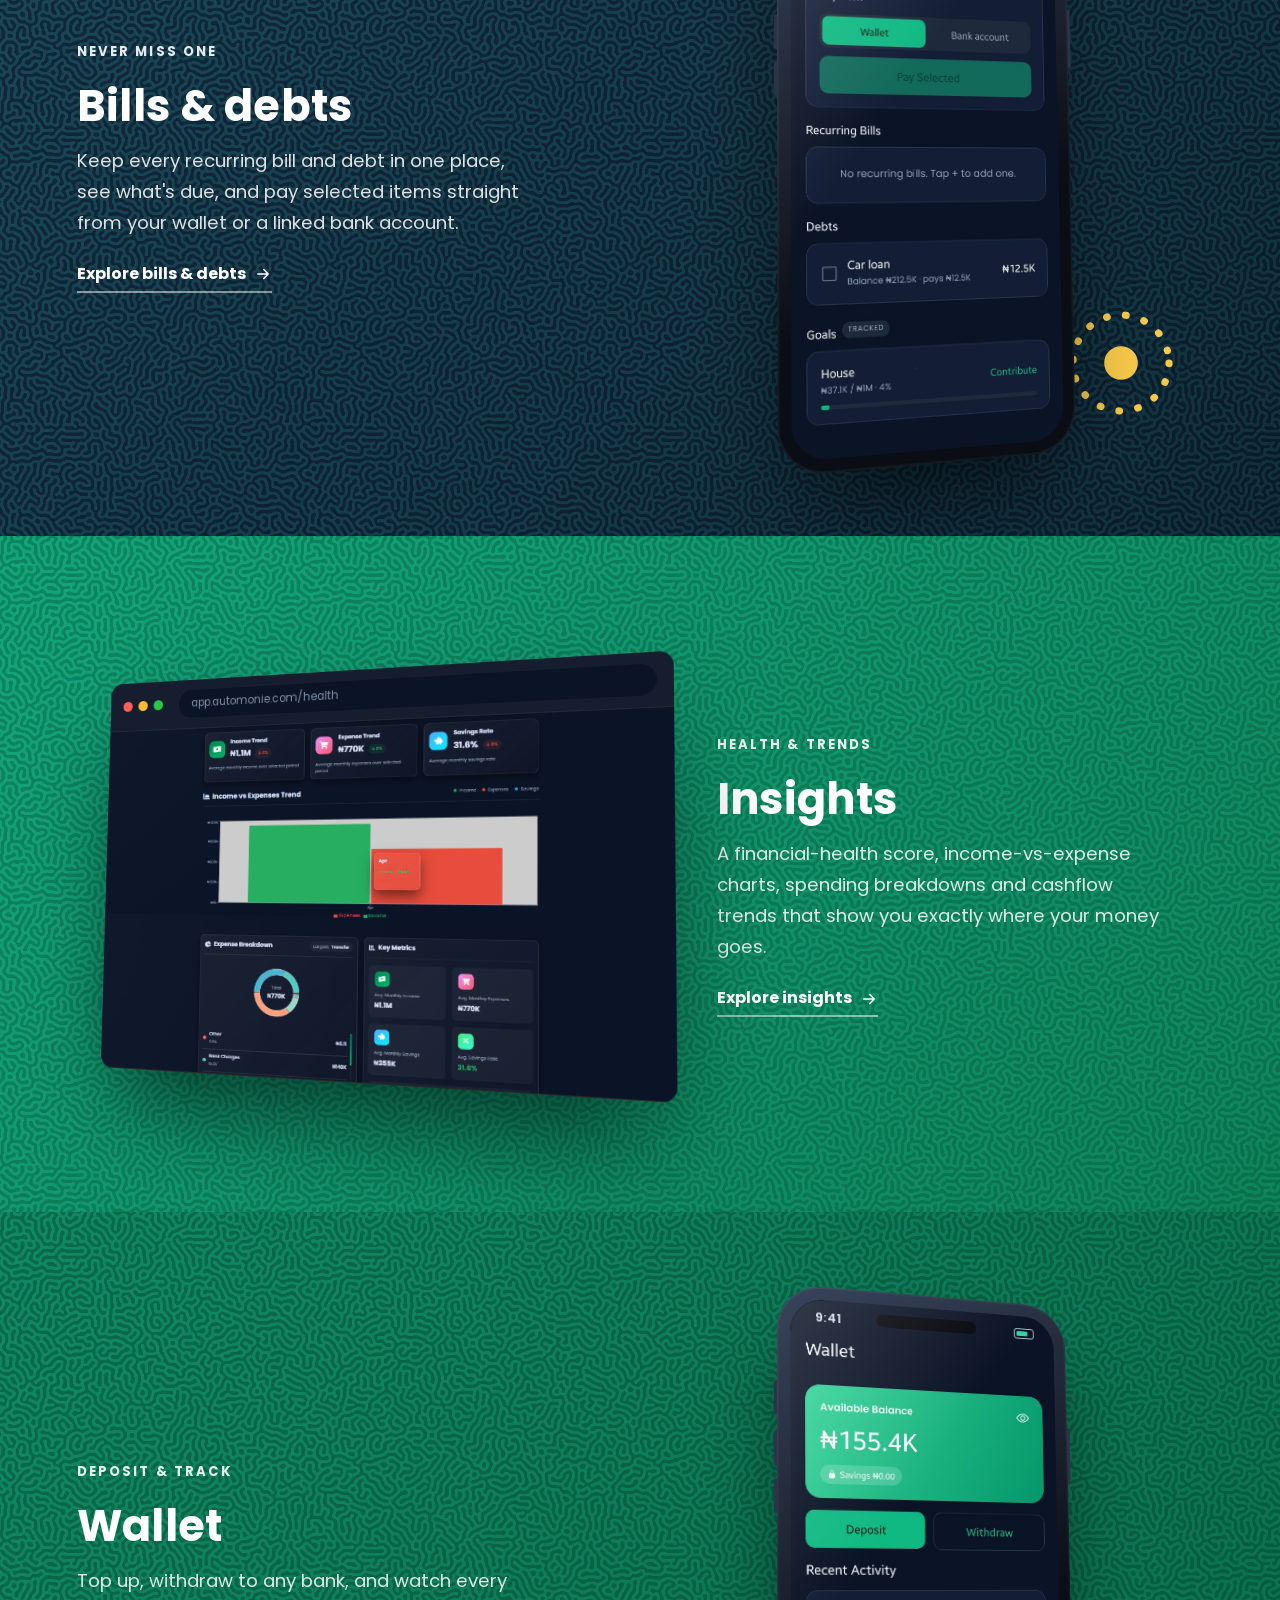
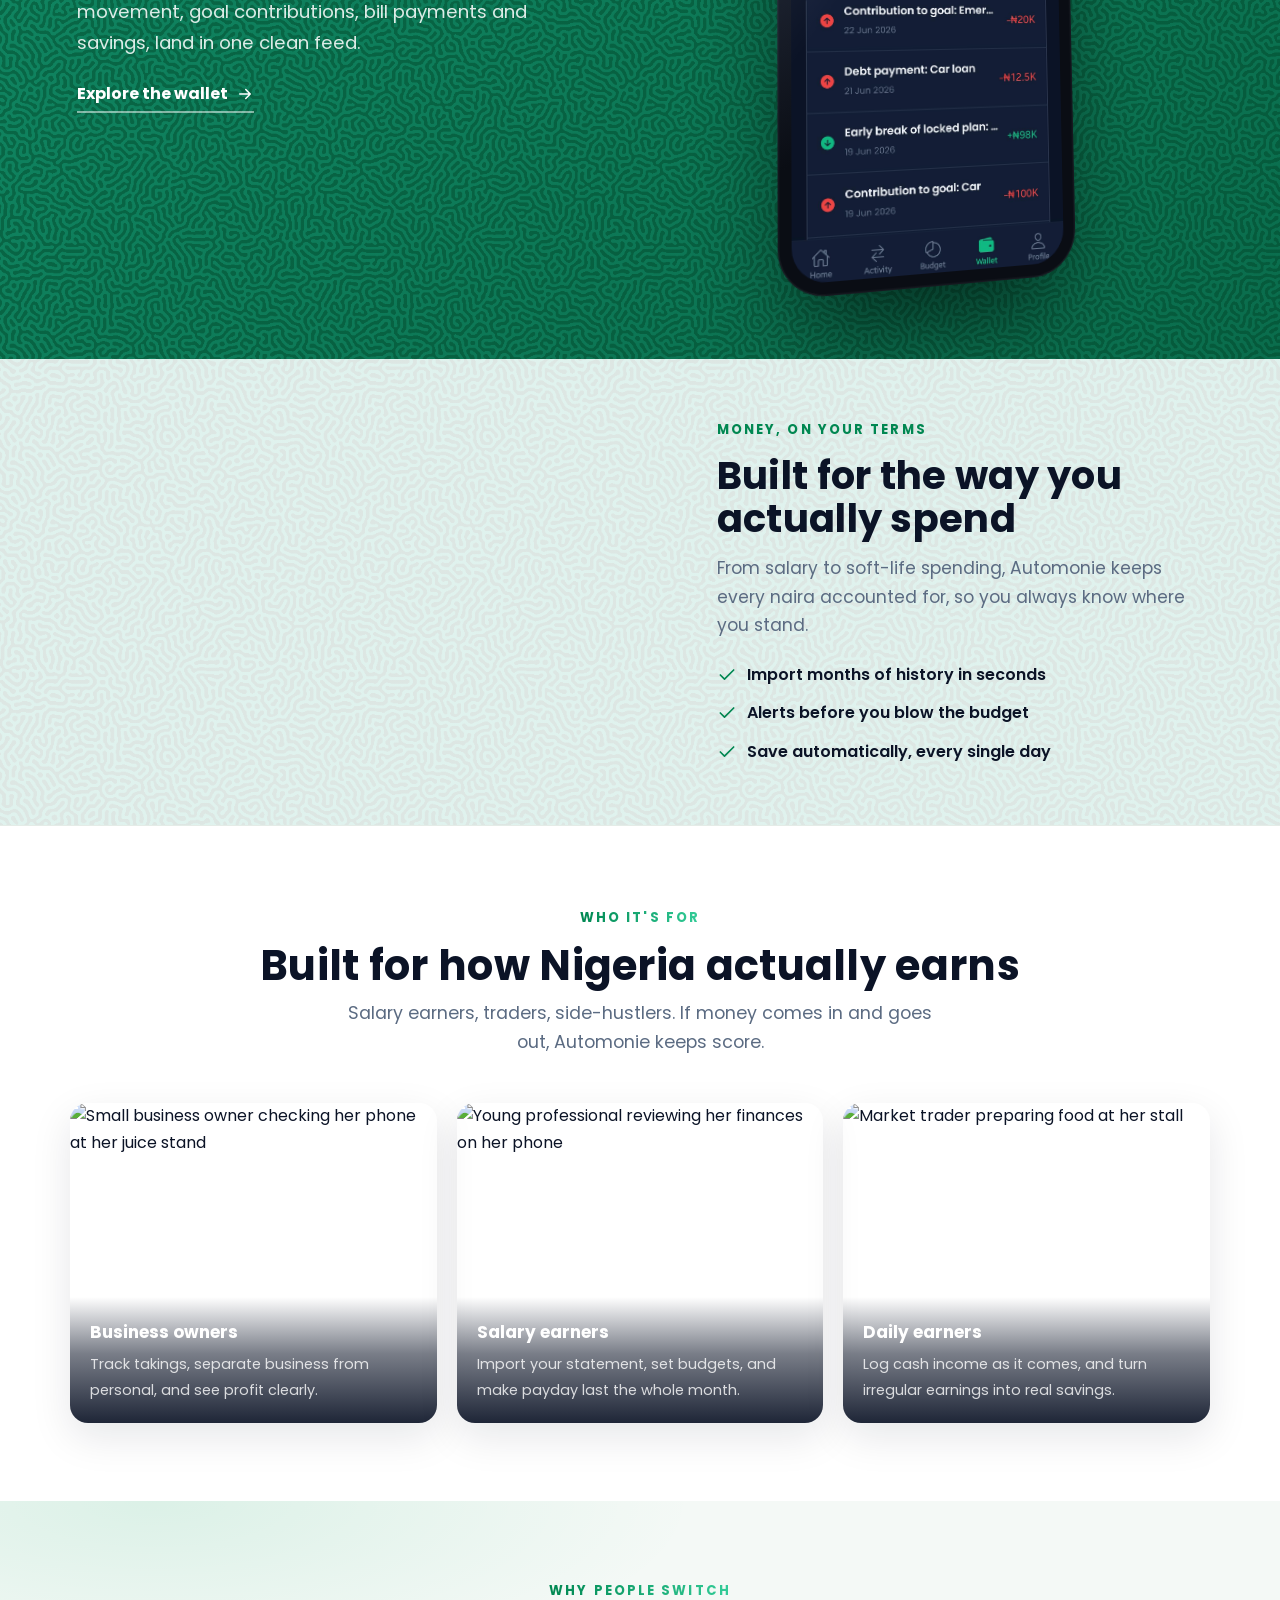
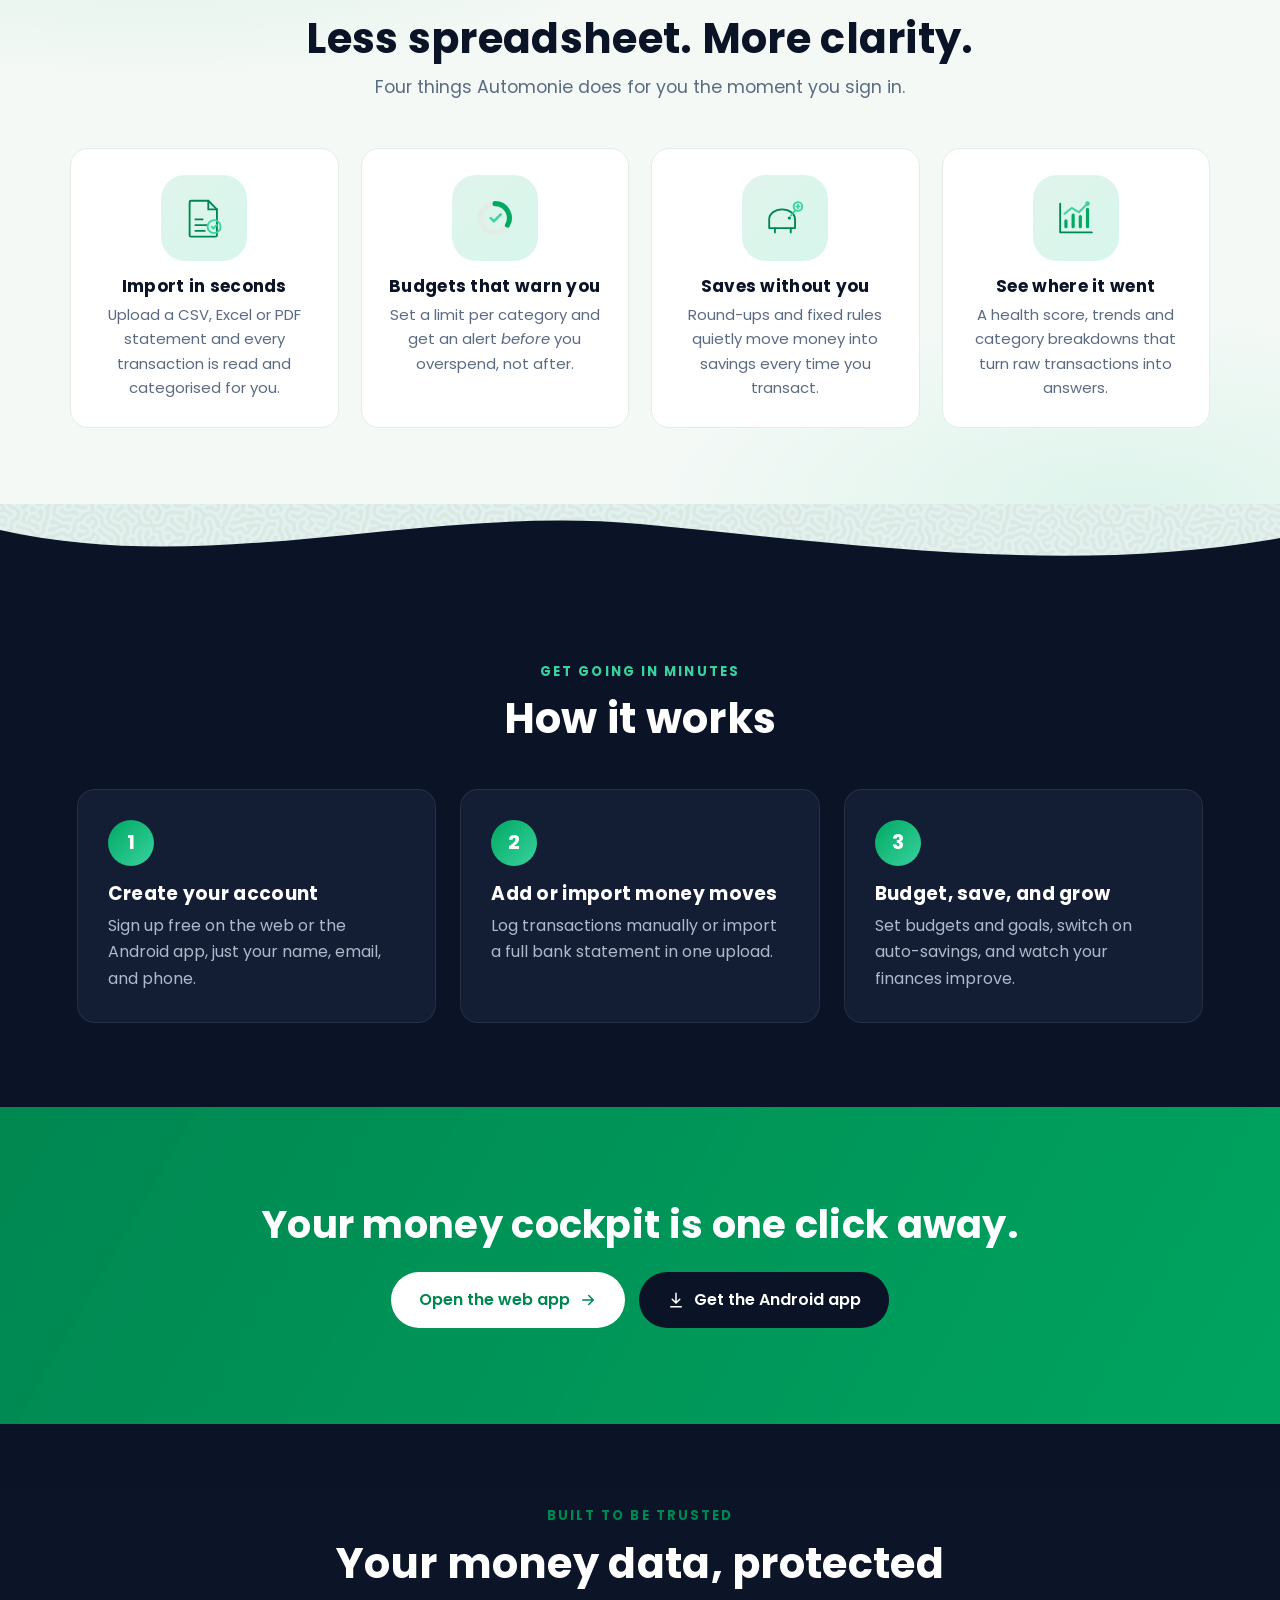
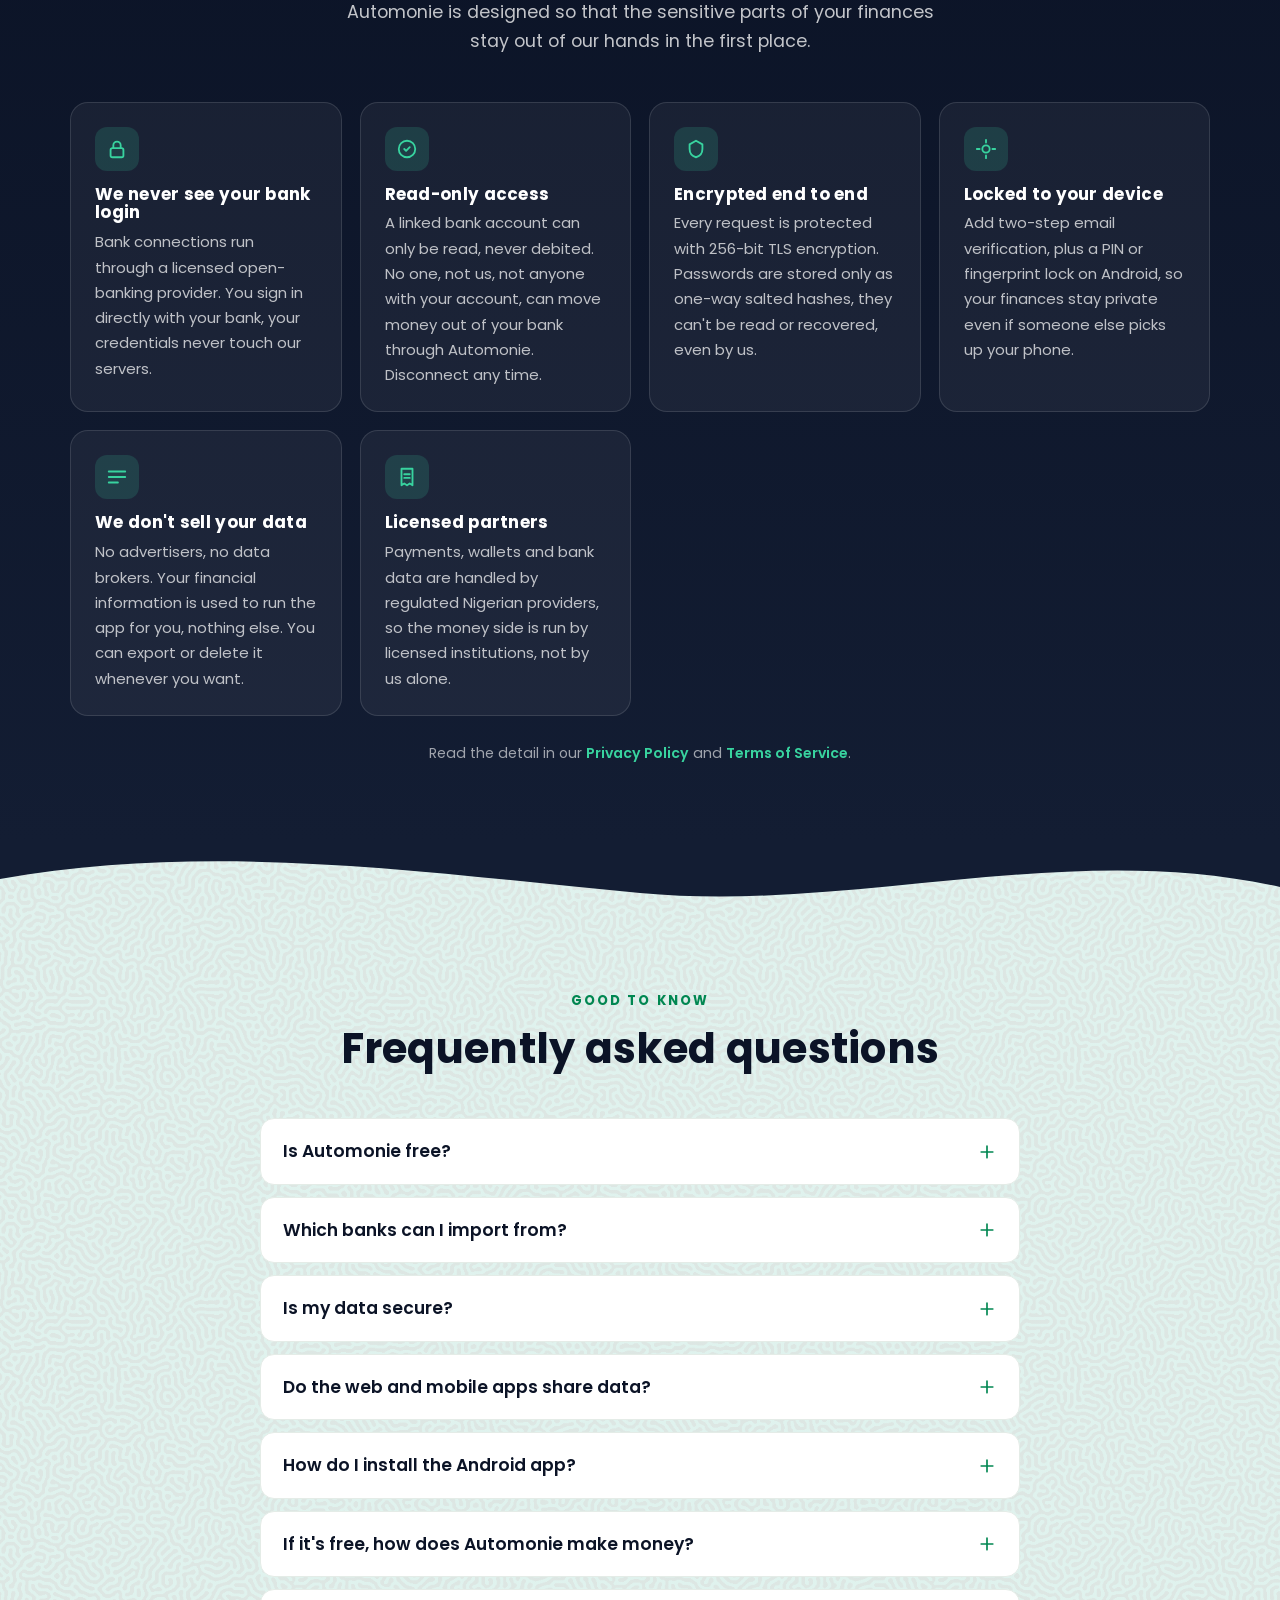
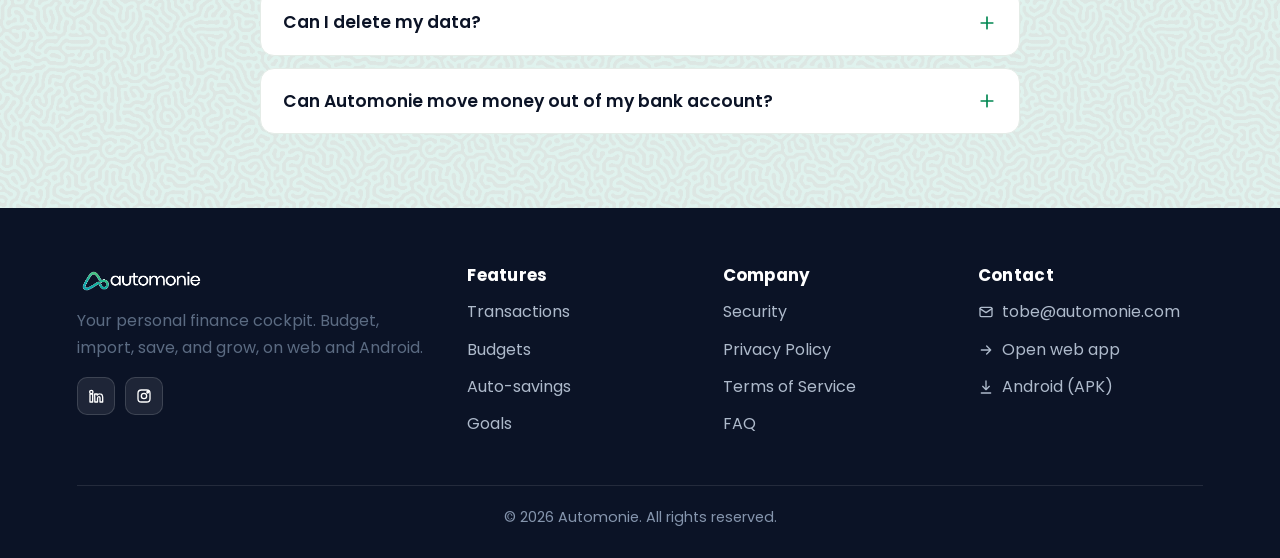
==== commit 44e5276f: "Site: pre-launch waitlist section + nav link, posts to /api/waitlist" ====
--- a/index.html
+++ b/index.html
@@ -48,6 +48,7 @@
     </div>
     <a href="#how">How it works</a>
     <a href="#faq">FAQ</a>
+    <a href="#waitlist">Waitlist</a>
     <a class="btn btn-ghost" data-app="web">Open web app</a>
   </nav>
   <button class="nav-toggle" id="navToggle" aria-label="Menu"><svg class="ic" style="width:26px;height:26px" viewBox="0 0 24 24"><path d="M3 6h18M3 12h18M3 18h18"/></svg></button>
@@ -79,6 +80,20 @@
         <span class="glare"></span>
       </div>
     </div>
+  </div>
+</section>
+
+<!-- WAITLIST -->
+<section class="waitlist reveal" id="waitlist">
+  <div class="wl-card">
+    <span class="eyebrow">Join early</span>
+    <h2>Be first in line at launch</h2>
+    <p class="wl-sub">Drop your email and we'll tell you the moment new features and the full launch land. No spam — only the big updates.</p>
+    <form id="wlForm" class="wl-form" novalidate>
+      <input id="wlEmail" class="wl-input" type="email" inputmode="email" autocomplete="email" placeholder="you@email.com" aria-label="Email address" required>
+      <button class="btn btn-primary wl-btn" type="submit" id="wlBtn">Join the waitlist</button>
+    </form>
+    <p class="wl-msg" id="wlMsg" role="status" aria-live="polite"></p>
   </div>
 </section>
 
--- a/assets/site.css
+++ b/assets/site.css
@@ -7,7 +7,7 @@
 }
 *{box-sizing:border-box;margin:0;padding:0}
 html{scroll-behavior:smooth}
-body{font-family:'Poppins',system-ui,sans-serif;color:var(--text);background:var(--bg);line-height:1.65;-webkit-font-smoothing:antialiased;overflow-x:hidden}
+body{font-family:'Poppins',system-ui,sans-serif;color:var(--text);background:linear-gradient(rgba(244,249,246,.9),rgba(244,249,246,.9)),url("texture.png") repeat,var(--bg);background-size:auto,320px 320px,auto;line-height:1.65;-webkit-font-smoothing:antialiased;overflow-x:hidden}
 h1,h2,h3,h4{font-weight:700;line-height:1.12;letter-spacing:.3px}
 a{color:inherit;text-decoration:none}
 svg{display:block}
@@ -64,8 +64,13 @@
 .drop-menu a small{display:block;color:var(--muted);font-weight:500;font-size:.76rem;margin-top:1px}
 
 /* Hero */
-.hero{max-width:var(--maxw);margin:0 auto;padding:72px 6vw 64px;display:grid;grid-template-columns:1.05fr .95fr;gap:44px;align-items:center}
-.hero h1{font-size:clamp(2.5rem,5.5vw,4rem)}
+.hero{position:relative;max-width:var(--maxw);margin:22px auto 8px;padding:clamp(44px,5vw,64px) clamp(28px,4vw,52px);display:grid;grid-template-columns:1.05fr .95fr;gap:44px;align-items:center;border-radius:28px;overflow:hidden;color:#fff;background:linear-gradient(rgba(5,30,28,.70),rgba(5,30,28,.80)),url("texture.png") repeat,#06201d;background-size:auto,300px 300px,auto;box-shadow:0 26px 60px rgba(6,32,29,.32)}
+.hero h1{font-size:clamp(2.5rem,5.5vw,4rem);color:#fff}
+.hero .eyebrow{color:var(--mint)}
+.hero .lead{color:rgba(255,255,255,.82)}
+.hero .hero-trust{color:rgba(255,255,255,.82)}
+.hero .hero-trust .ic{color:var(--mint)}
+.hero .deco{color:rgba(56,211,159,.42)}
 .lead{font-size:1.18rem;color:var(--muted);margin:20px 0 30px;max-width:36ch}
 .hero-cta{display:flex;gap:14px;flex-wrap:wrap}
 .hero-trust{margin-top:26px;display:flex;gap:14px;flex-wrap:wrap;color:var(--muted);font-size:.92rem;font-weight:600;align-items:center}
@@ -141,10 +146,10 @@
 .fp-copy .more:hover{gap:13px;border-color:#fff}
 .fp-copy .more .ic{width:18px;height:18px}
 .fp-device{flex:1 1 360px;position:relative;display:flex;justify-content:center;align-items:center;min-height:520px;perspective:1600px}
-.fpanel.g{background:linear-gradient(135deg,#0a7a4f,#055f3c)}
-.fpanel.m{background:linear-gradient(135deg,#0e9f6e,#0a7a4f)}
-.fpanel.d{background:linear-gradient(135deg,#16213e,#0b1326)}
-.fpanel.blue{background:linear-gradient(135deg,#1f44d6,#1230a6)}
+.fpanel.g{background:linear-gradient(135deg,rgba(10,122,79,.74),rgba(5,95,60,.84)),url("texture.png") repeat,#075f3c;background-size:auto,300px 300px,auto}
+.fpanel.m{background:linear-gradient(135deg,rgba(14,159,110,.74),rgba(10,122,79,.84)),url("texture.png") repeat,#0a7a4f;background-size:auto,300px 300px,auto}
+.fpanel.d{background:linear-gradient(135deg,rgba(22,33,62,.72),rgba(11,19,38,.82)),url("texture.png") repeat,#0b1326;background-size:auto,300px 300px,auto}
+.fpanel.blue{background:linear-gradient(135deg,rgba(31,68,214,.74),rgba(18,48,166,.84)),url("texture.png") repeat,#1230a6;background-size:auto,300px 300px,auto}
 @media (max-width:760px){.fp-device{min-height:430px}}
 
 /* Stats band */
@@ -215,10 +220,10 @@
 
 /* ===== Feature page hero ===== */
 .fhero{position:relative;overflow:hidden;color:#fff;padding:60px 6vw 78px}
-.fhero.g{background:linear-gradient(135deg,#0a7a4f,#055f3c)}
-.fhero.m{background:linear-gradient(135deg,#0e9f6e,#0a7a4f)}
-.fhero.d{background:linear-gradient(135deg,#16213e,#0b1326)}
-.fhero.blue{background:linear-gradient(135deg,#1f44d6,#1230a6)}
+.fhero.g{background:linear-gradient(135deg,rgba(10,122,79,.74),rgba(5,95,60,.84)),url("texture.png") repeat,#075f3c;background-size:auto,300px 300px,auto}
+.fhero.m{background:linear-gradient(135deg,rgba(14,159,110,.74),rgba(10,122,79,.84)),url("texture.png") repeat,#0a7a4f;background-size:auto,300px 300px,auto}
+.fhero.d{background:linear-gradient(135deg,rgba(22,33,62,.72),rgba(11,19,38,.82)),url("texture.png") repeat,#0b1326;background-size:auto,300px 300px,auto}
+.fhero.blue{background:linear-gradient(135deg,rgba(31,68,214,.74),rgba(18,48,166,.84)),url("texture.png") repeat,#1230a6;background-size:auto,300px 300px,auto}
 .fhero-in{max-width:var(--maxw);margin:0 auto;display:flex;gap:60px;align-items:center;justify-content:space-between;flex-wrap:wrap}
 .fhero-copy{flex:1 1 360px;max-width:540px}
 .fhero-copy h1{font-size:clamp(2.4rem,5vw,3.6rem);margin:8px 0 18px}
@@ -525,3 +530,19 @@
   .scene .scrub-bar{transform:scaleX(1)}
   .scene .scrub-fade{opacity:1}
 }
+
+/* ===== Waitlist ===== */
+.waitlist{max-width:var(--maxw);margin:0 auto;padding:22px}
+.wl-card{background:linear-gradient(135deg,var(--green-d),var(--green));border-radius:24px;padding:clamp(28px,5vw,48px);text-align:center;color:#eafff5;box-shadow:var(--shadow)}
+.wl-card .eyebrow{color:#bff3dd}
+.wl-card h2{color:#fff;font-size:clamp(1.5rem,3.4vw,2.25rem);margin:8px 0 8px;letter-spacing:.2px}
+.wl-sub{color:#e6fff4;max-width:54ch;margin:0 auto 22px;font-size:1.02rem;line-height:1.6}
+.wl-form{display:flex;gap:10px;max-width:540px;margin:0 auto;flex-wrap:wrap}
+.wl-input{flex:1;min-width:220px;background:#fff;border:2px solid transparent;border-radius:14px;padding:14px 16px;font-size:16px;color:var(--text);outline:none;transition:border-color .2s}
+.wl-input:focus{border-color:var(--gold)}
+.wl-btn{white-space:nowrap;background:#fff;color:var(--green-d);border:none}
+.wl-btn:hover{background:#eafff5}
+.wl-btn:disabled{opacity:.7;cursor:default}
+.wl-msg{min-height:20px;margin:14px 0 0;font-weight:600;font-size:.96rem;color:#eafff5}
+.wl-msg.err{color:#ffdada}
+@media(max-width:540px){.wl-form{flex-direction:column}.wl-btn{width:100%}}
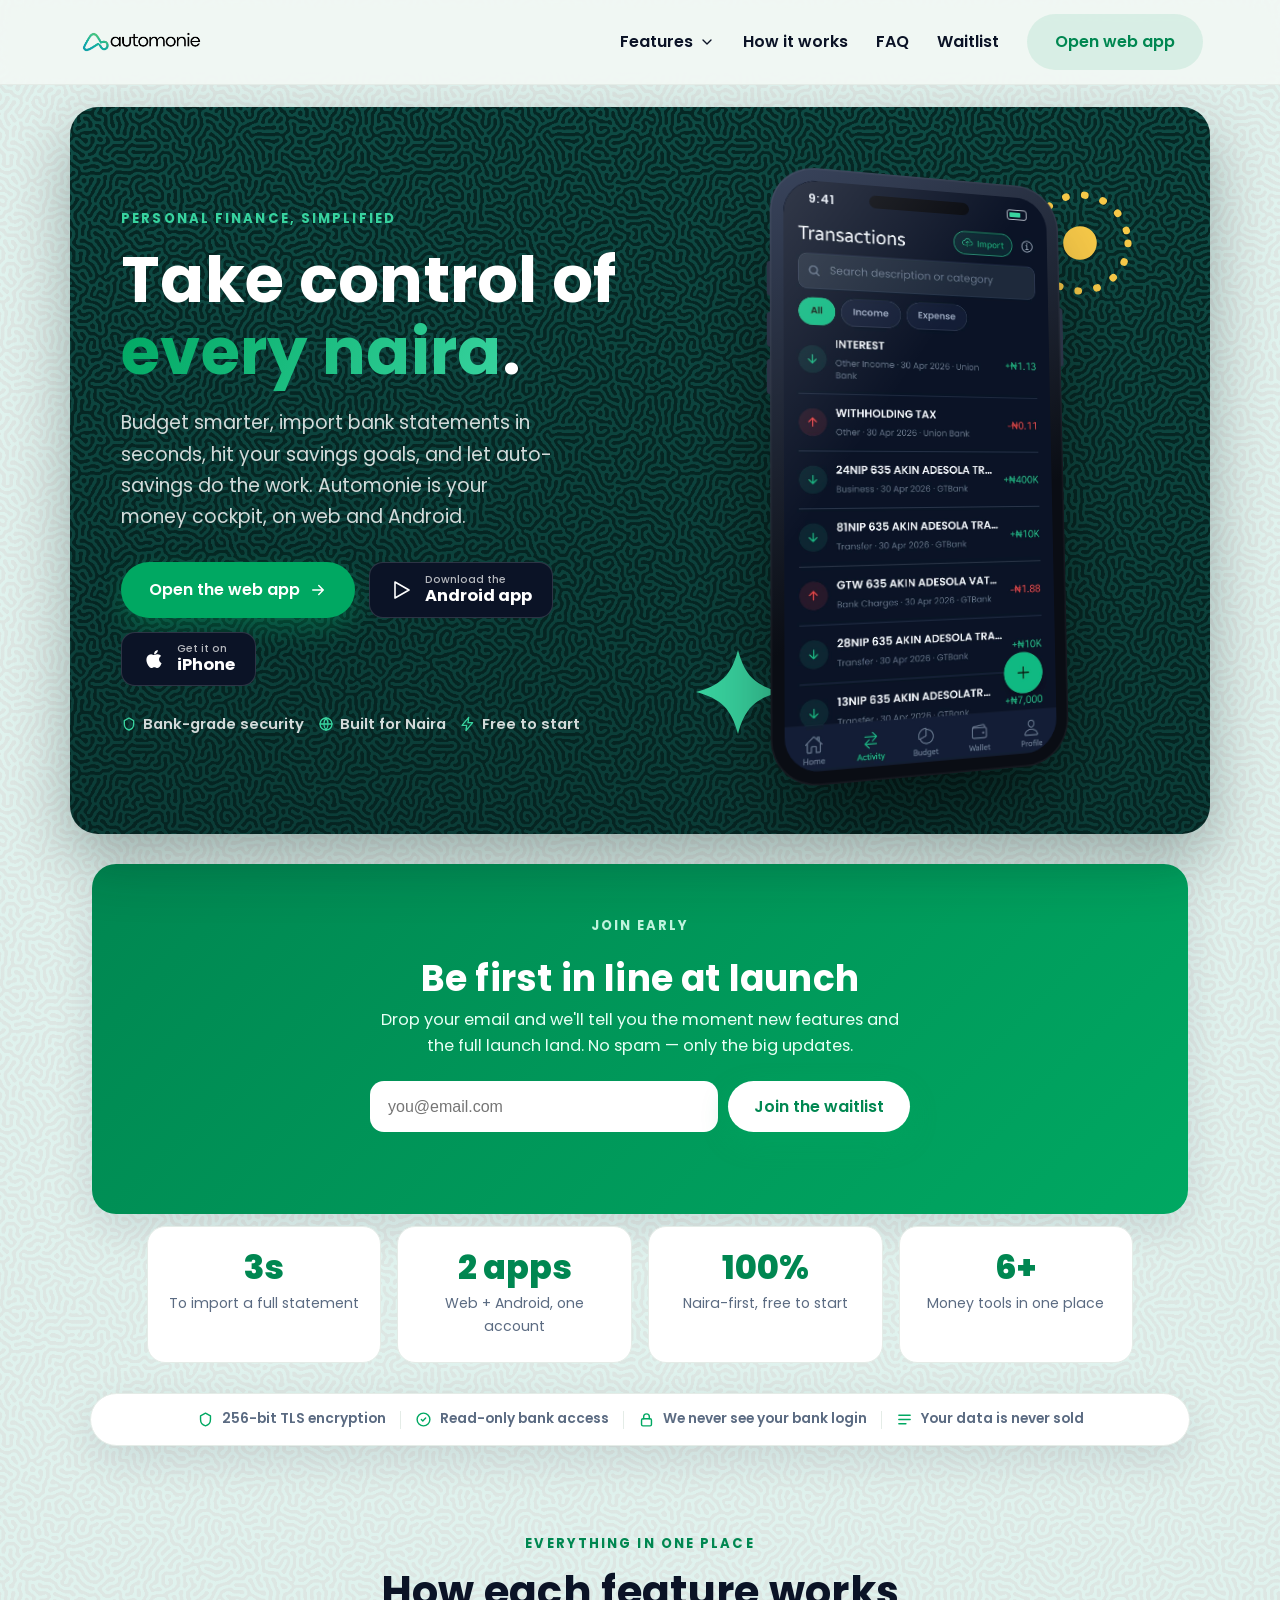
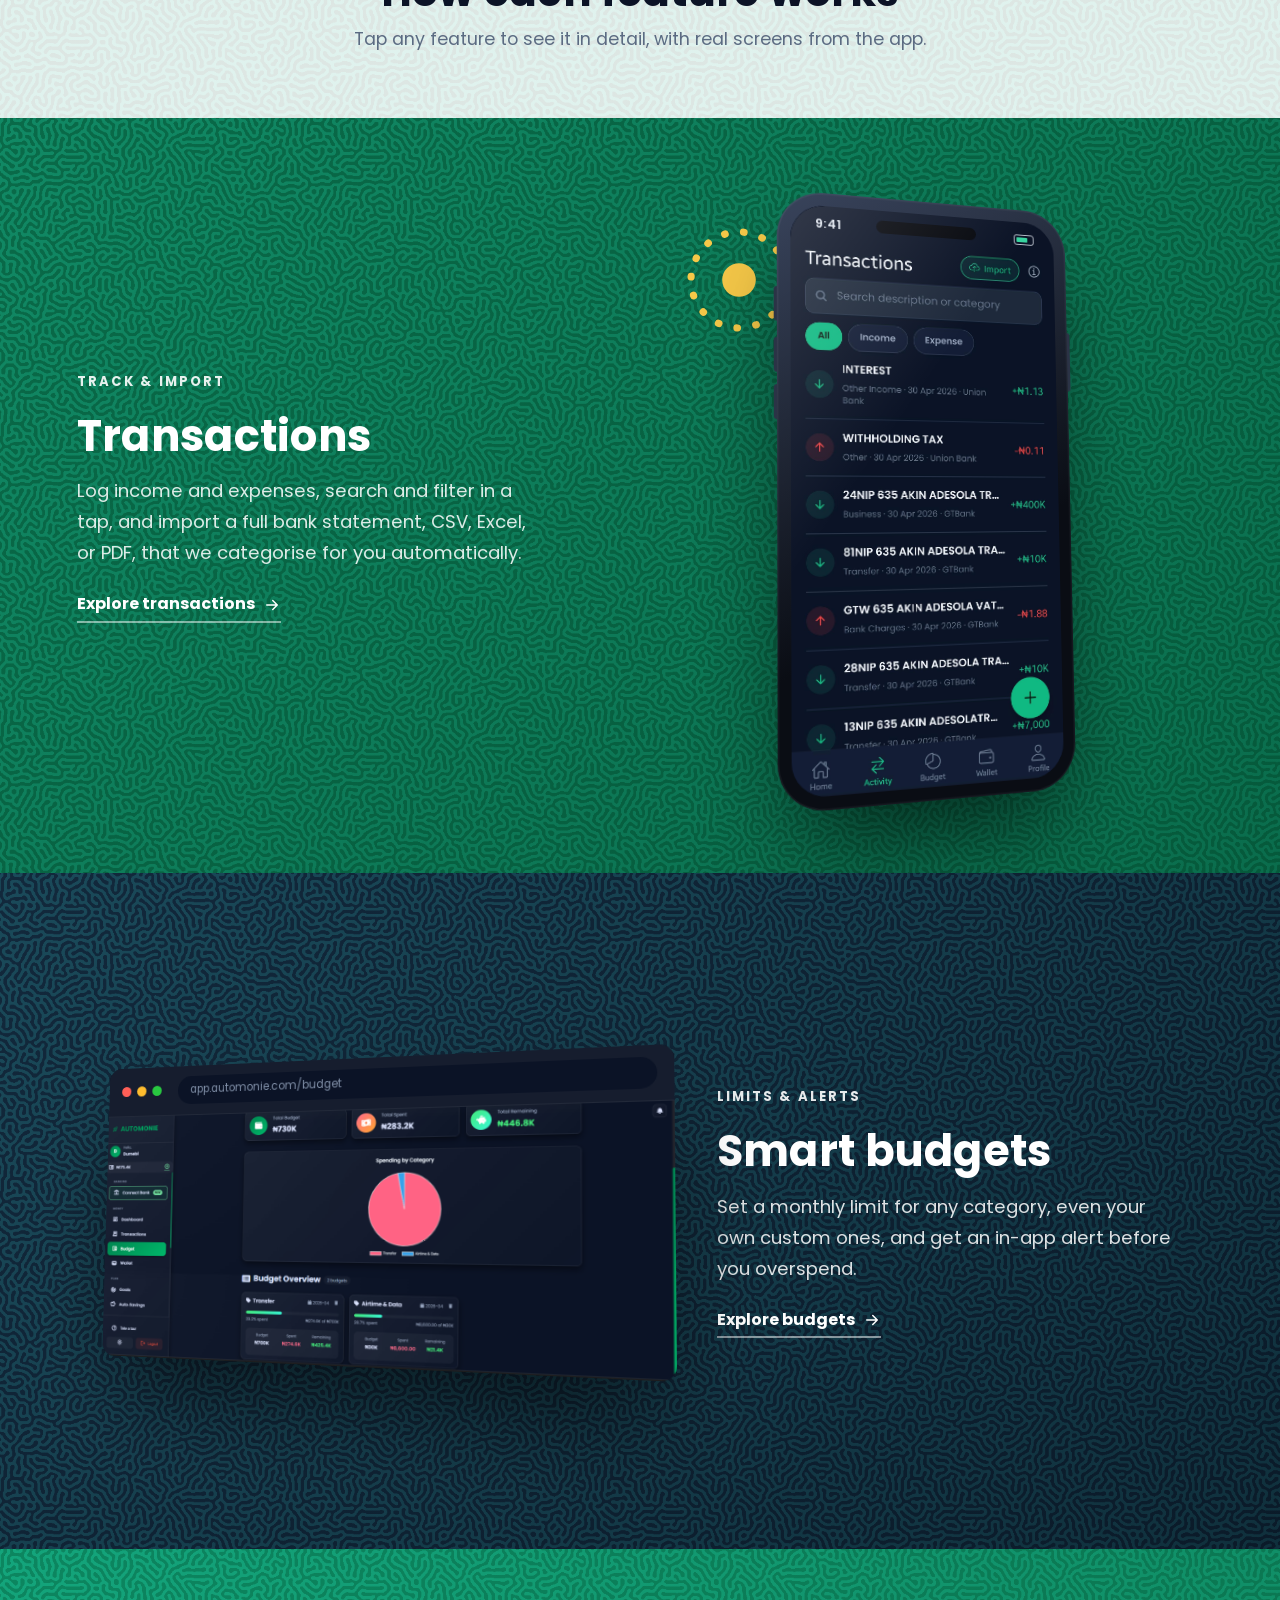
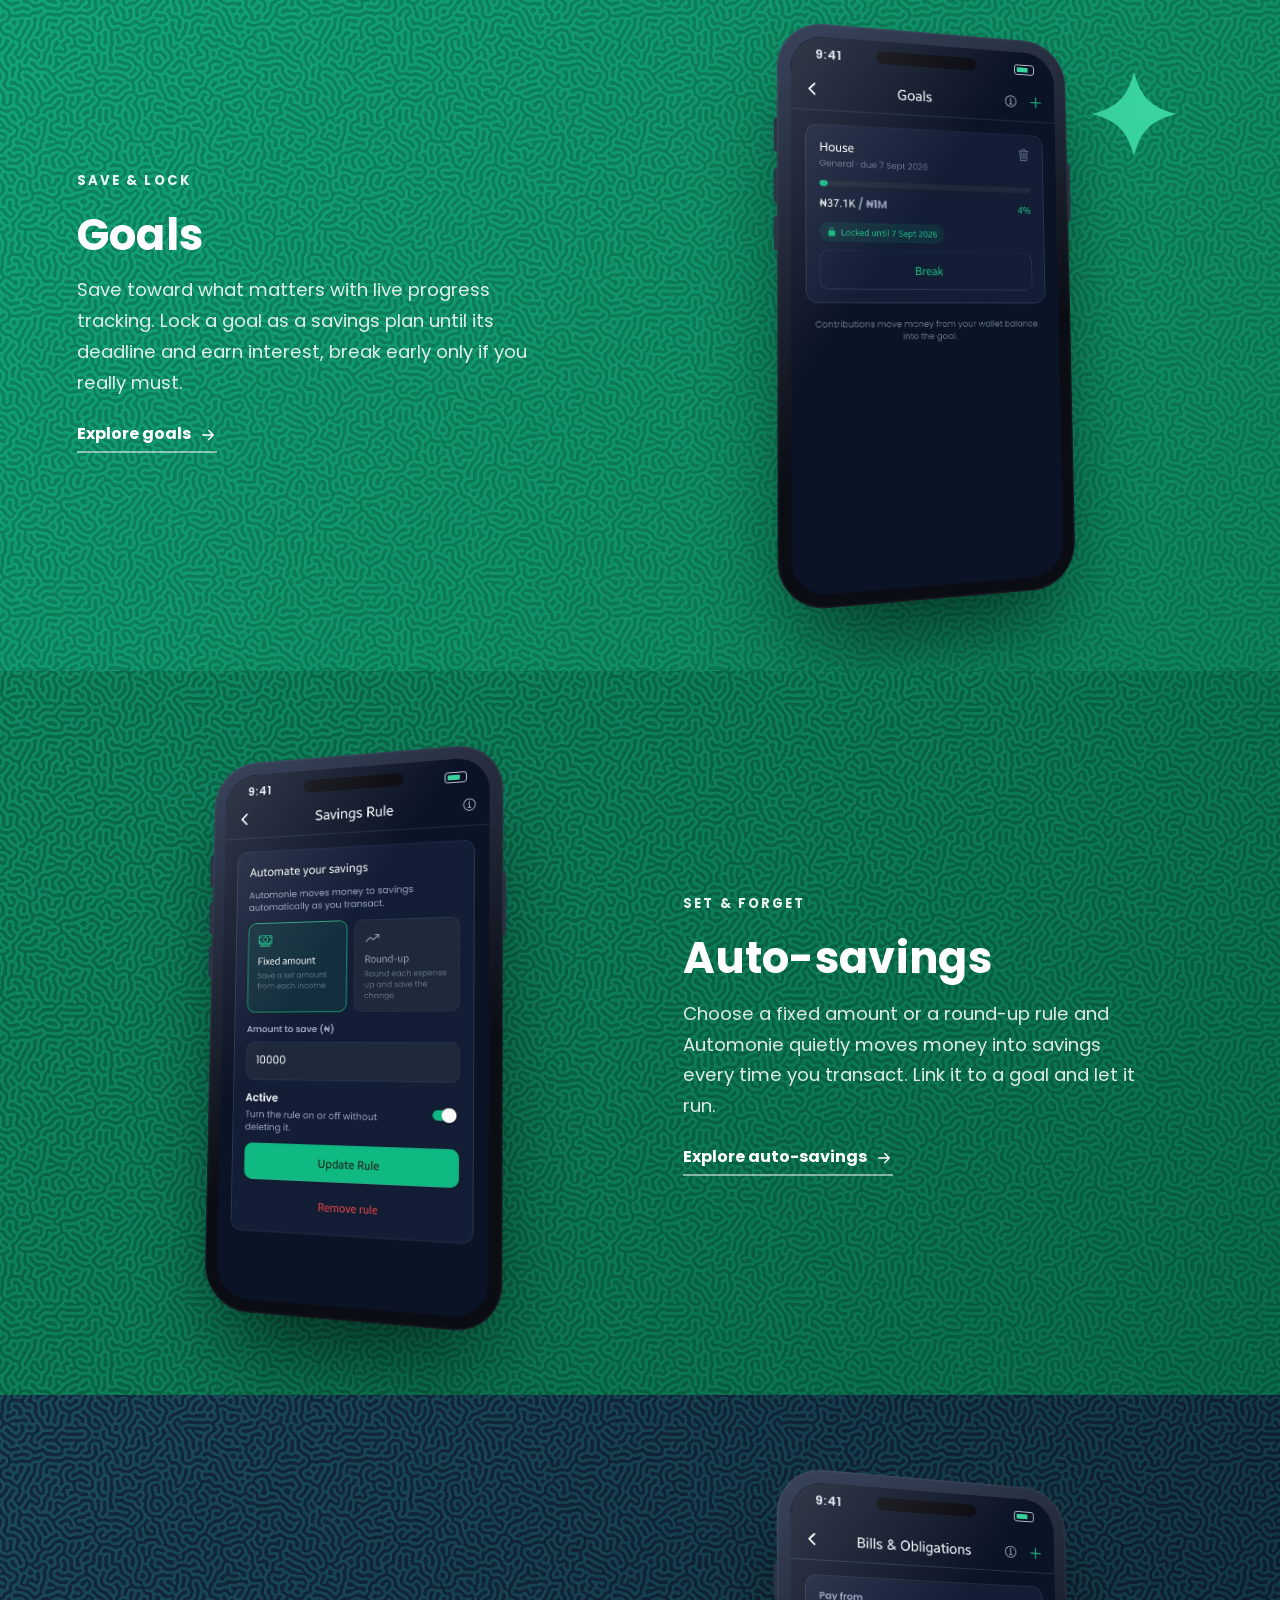
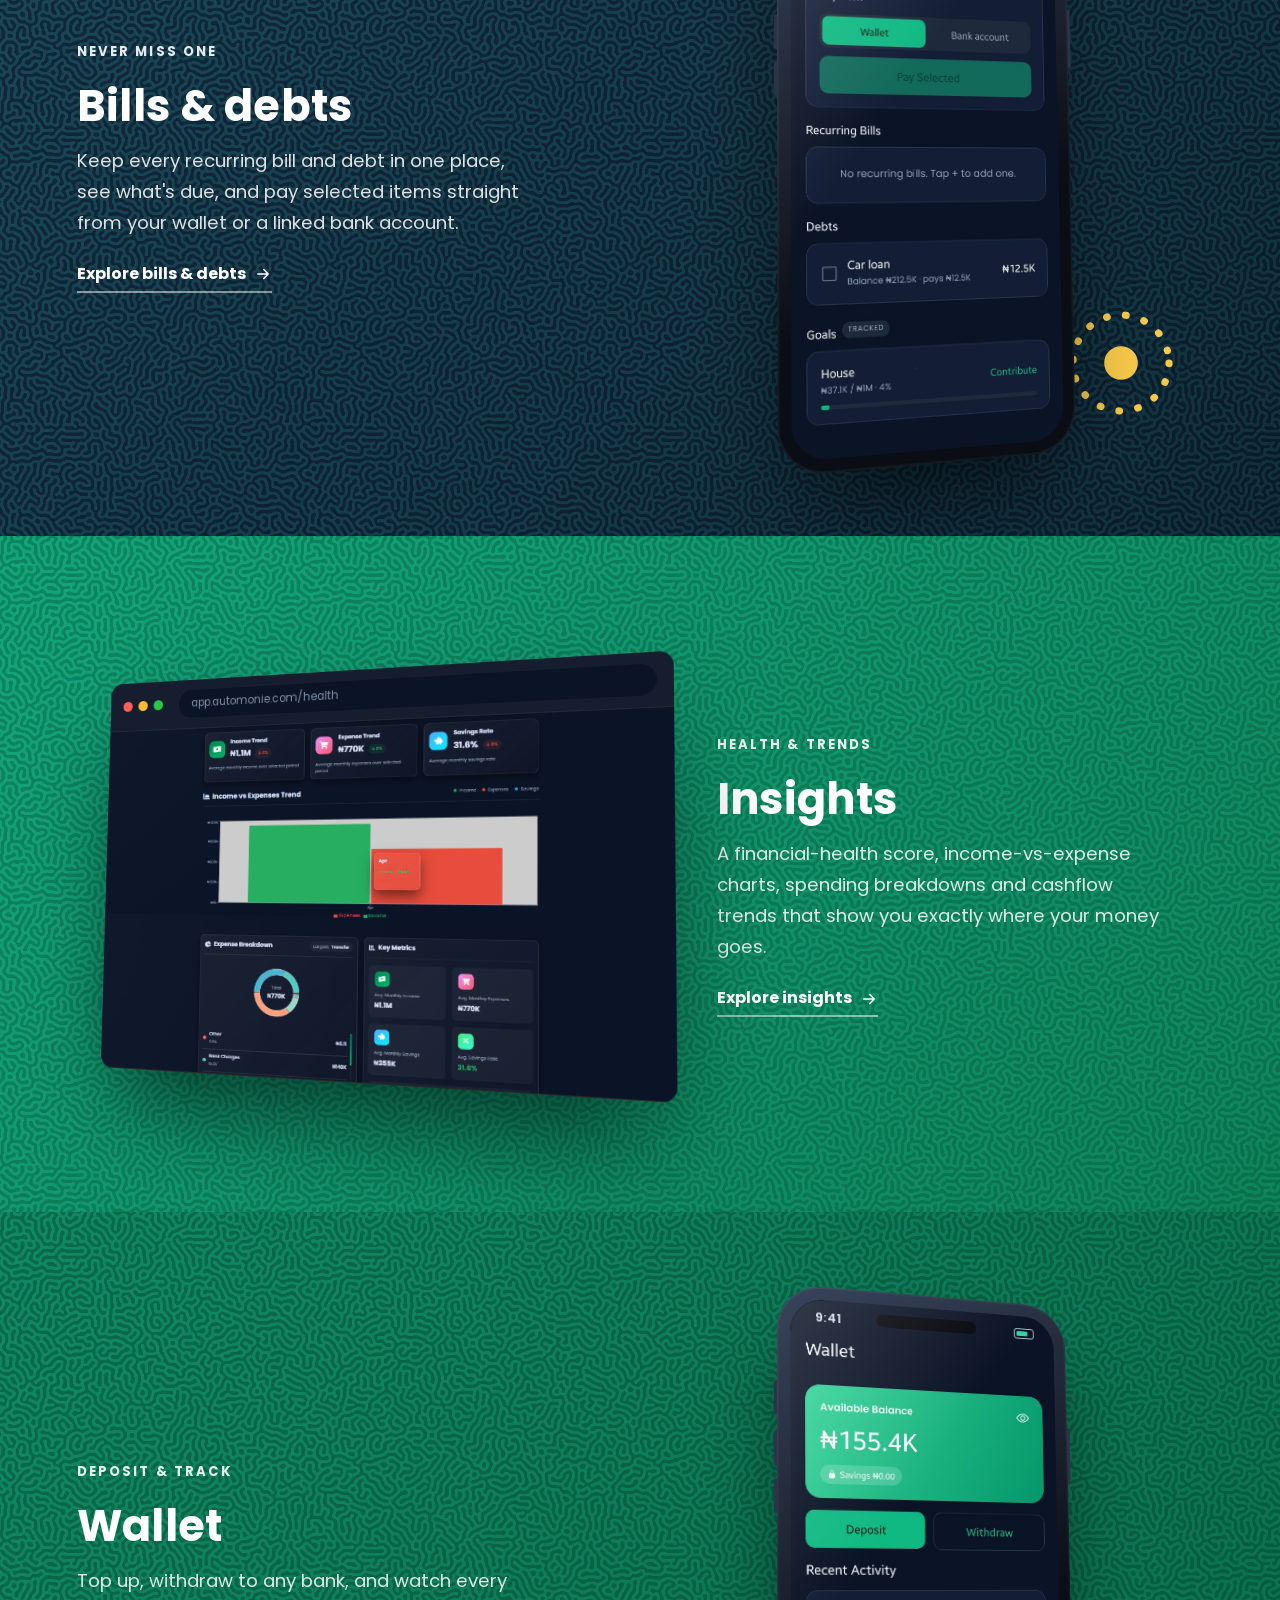
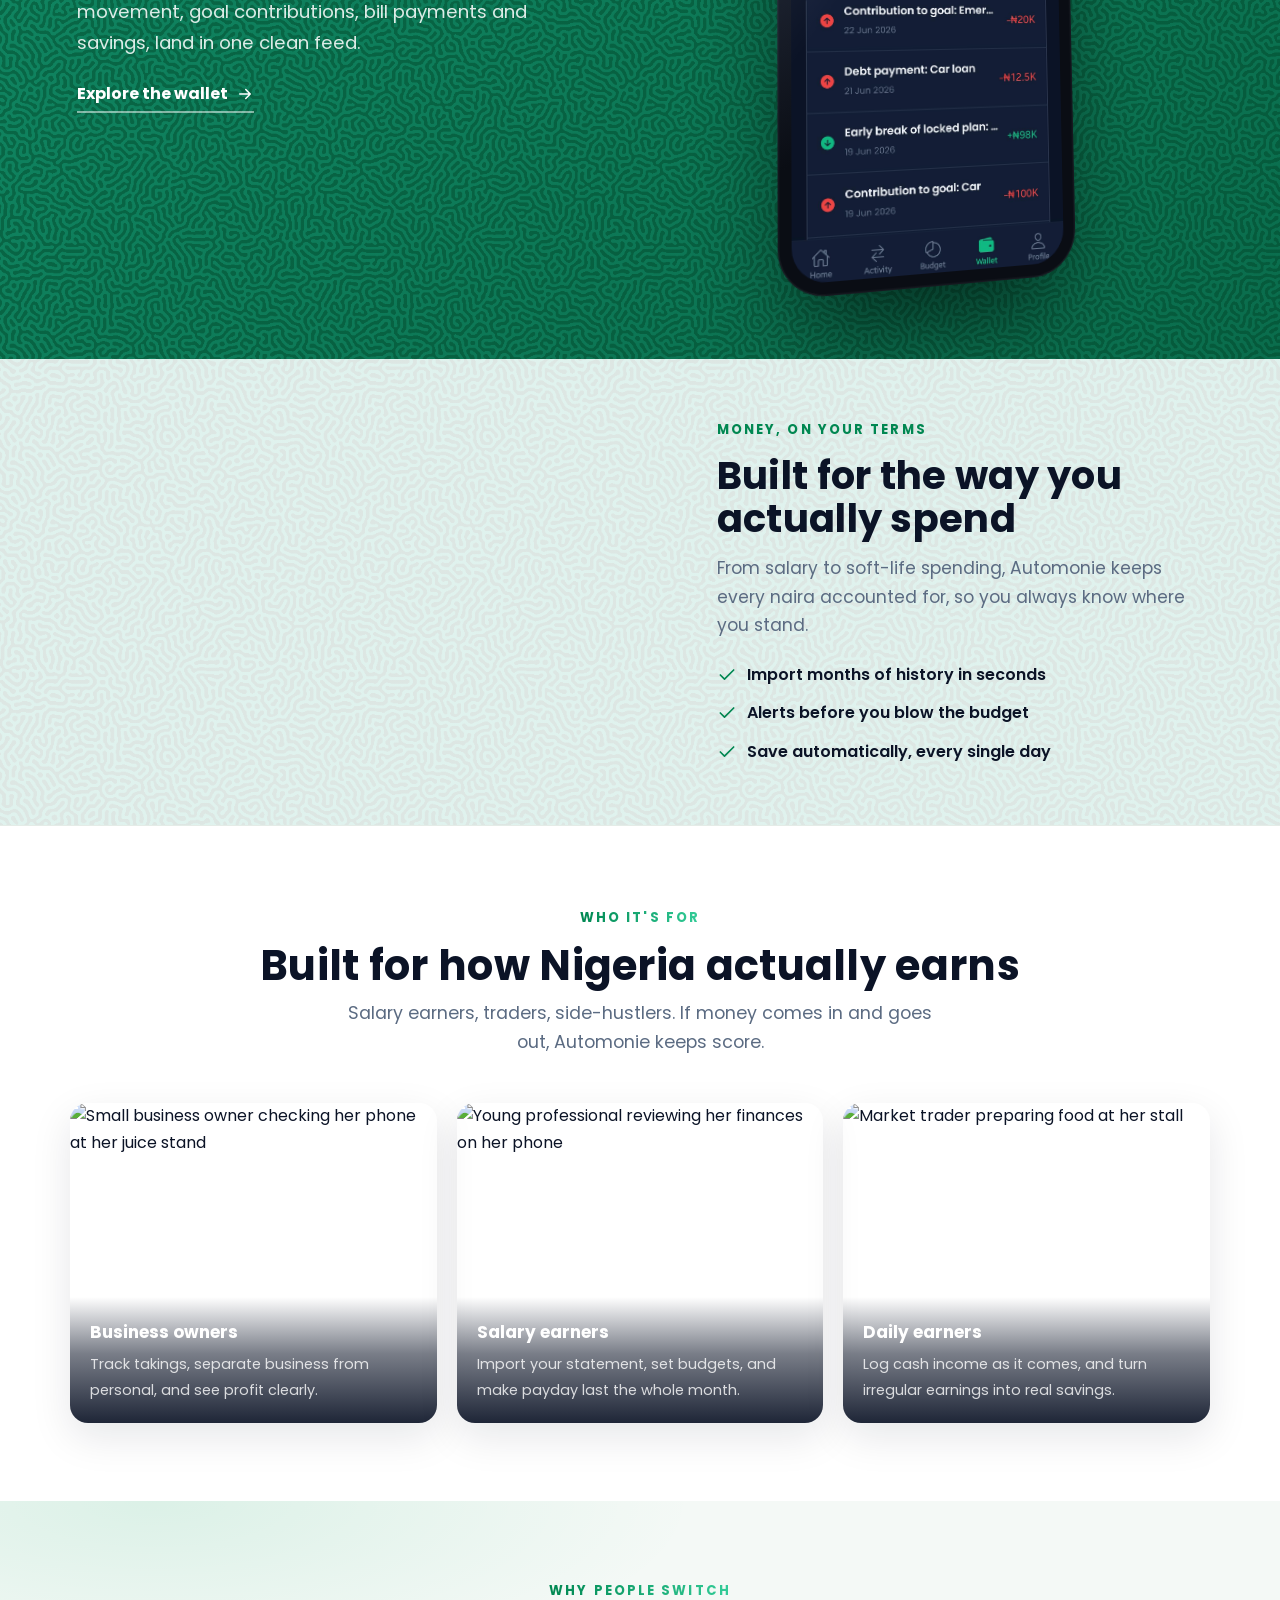
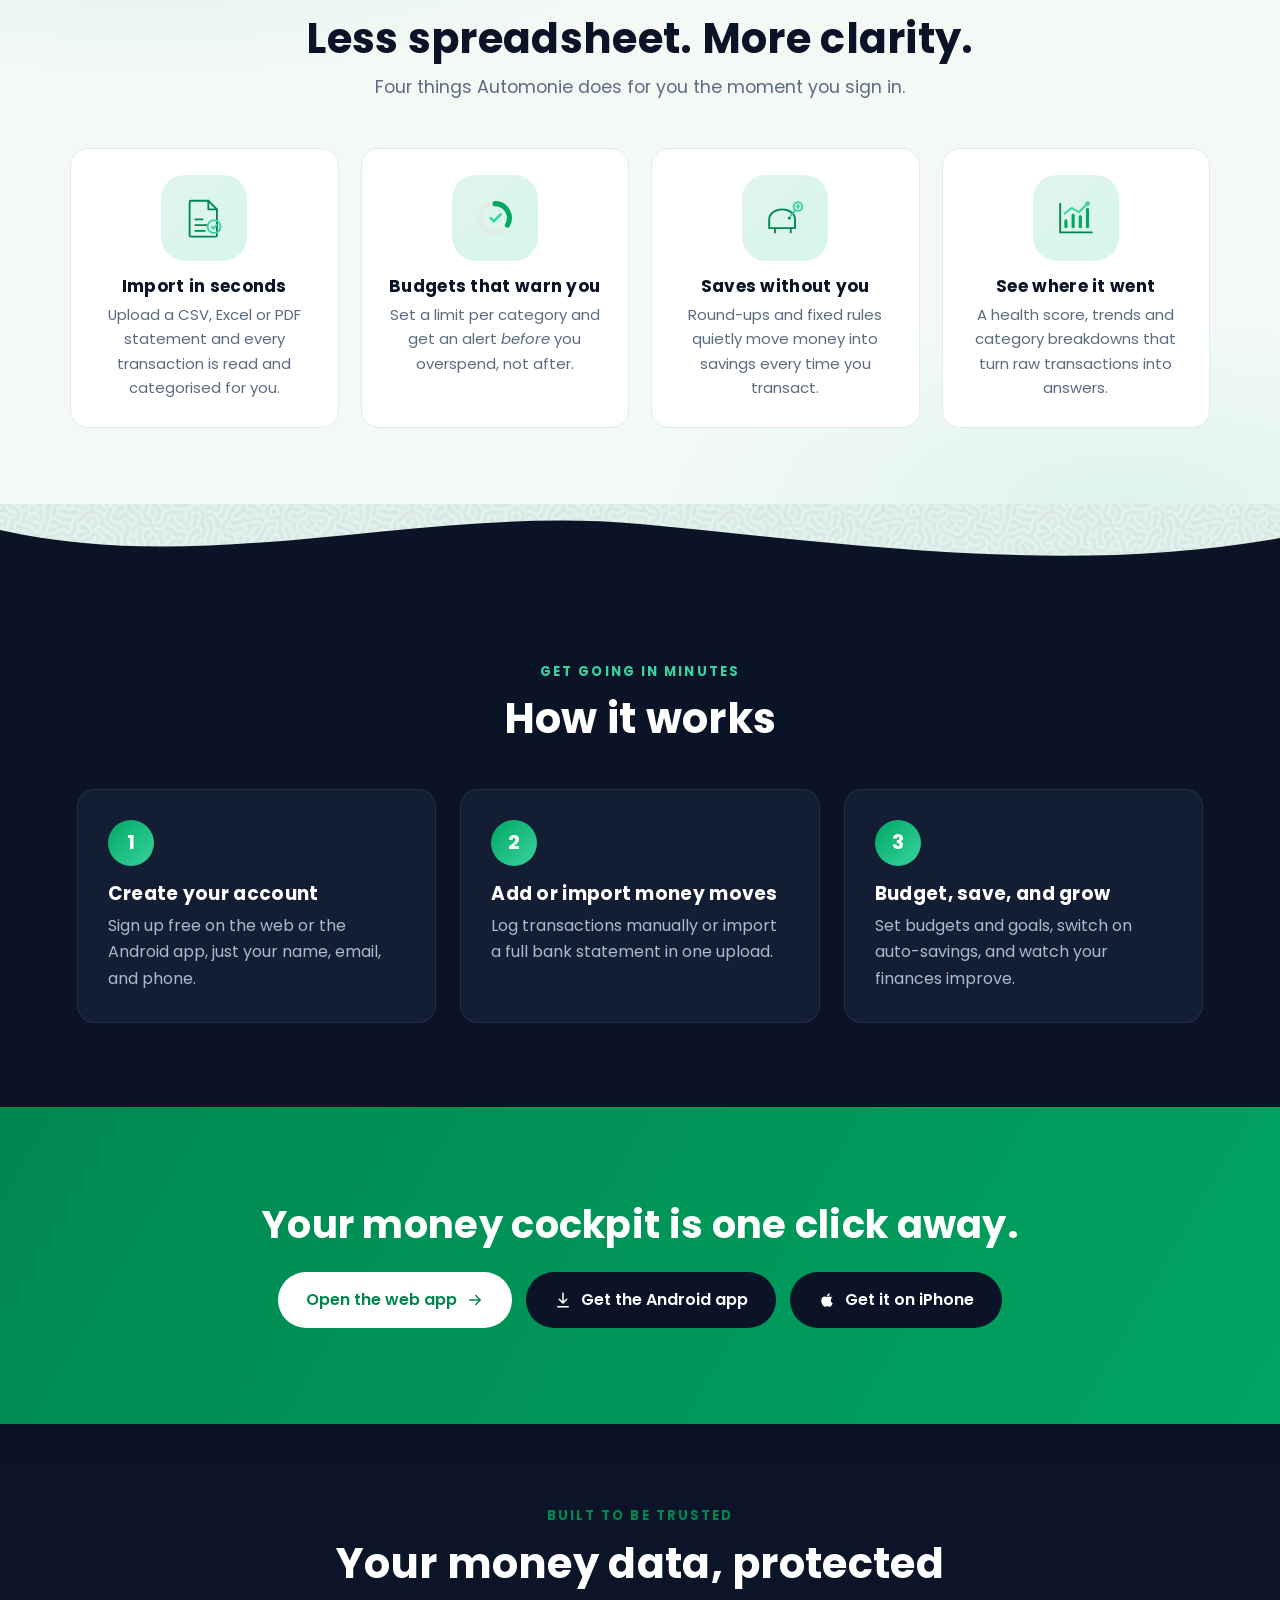
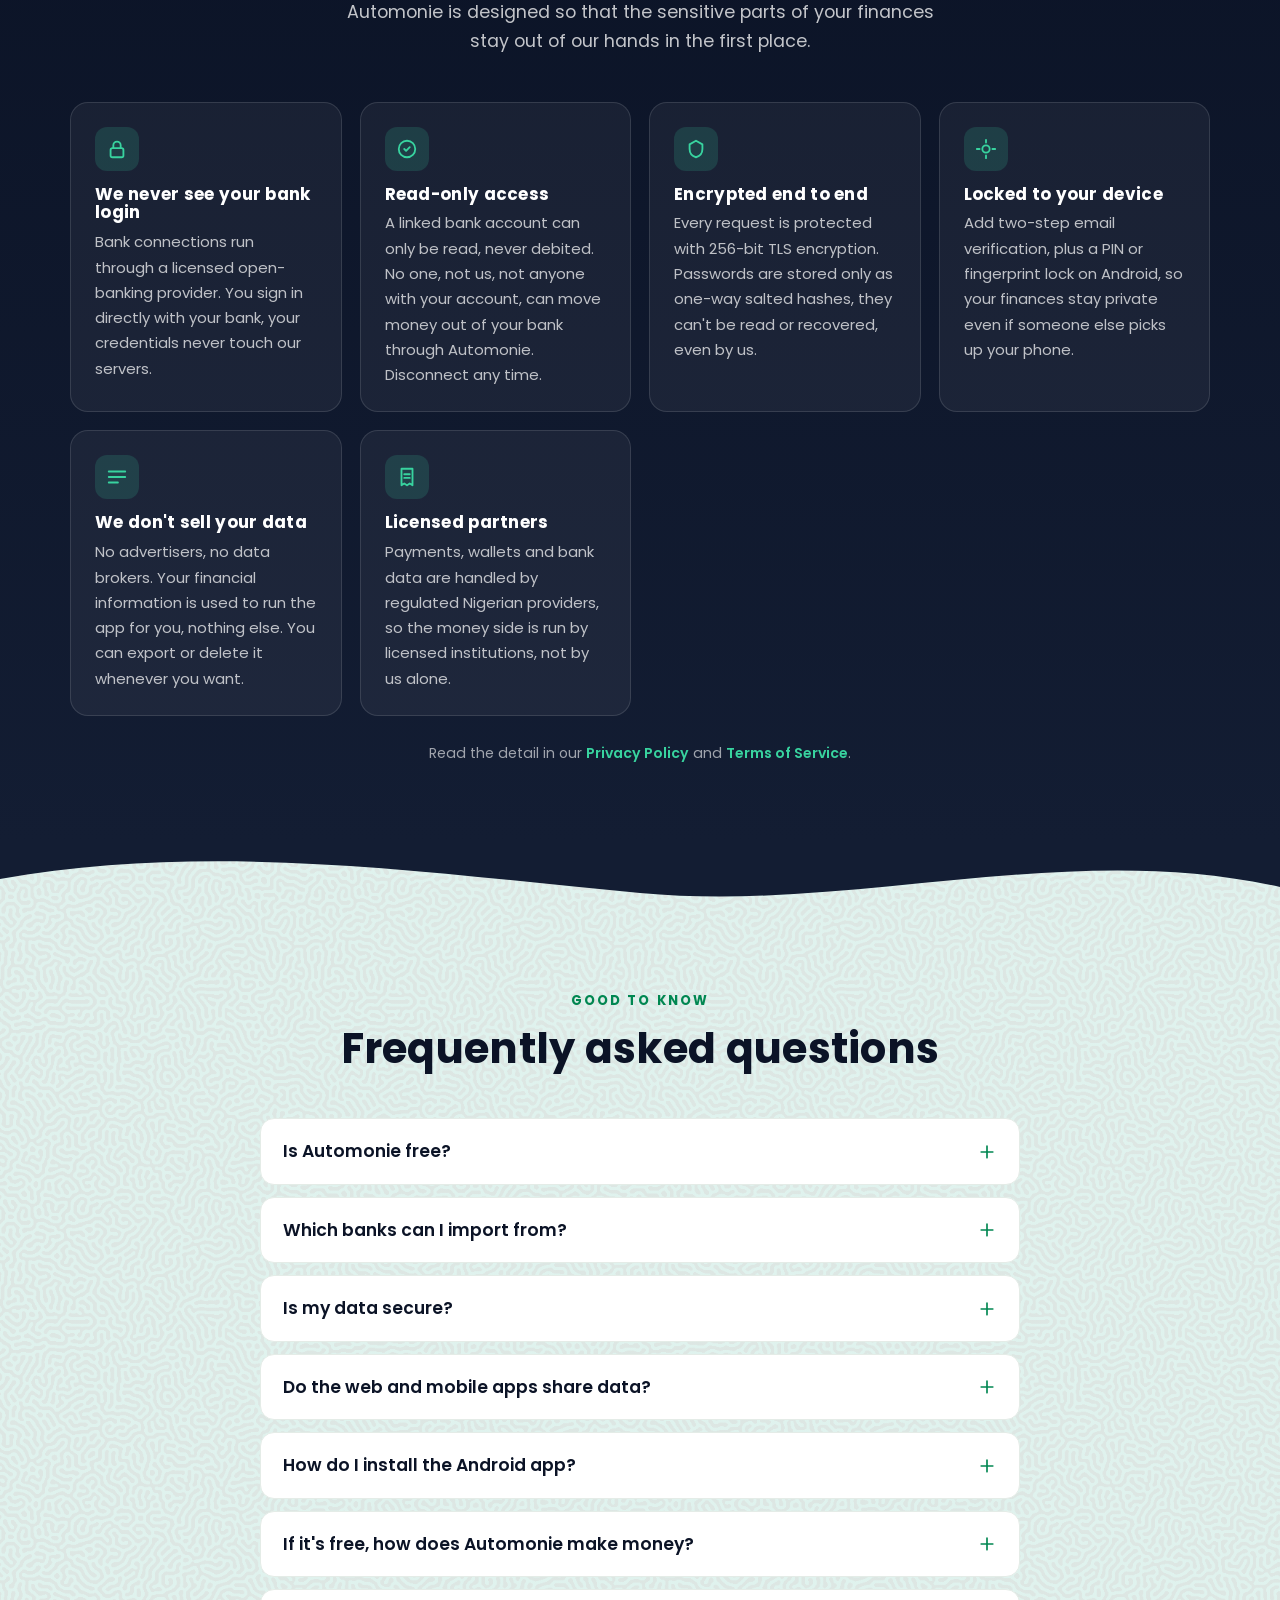
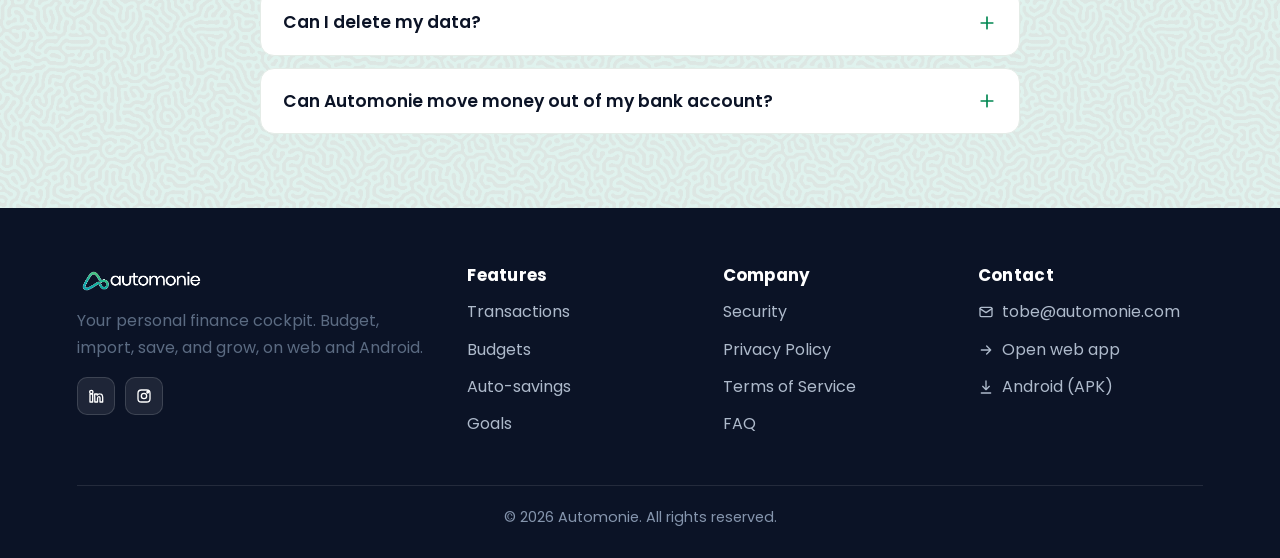
==== commit d206c59b: "Site: 'Get it on iPhone' CTA (installable PWA via app.automonie.com)" ====
--- a/index.html
+++ b/index.html
@@ -63,6 +63,7 @@
     <div class="hero-cta reveal" data-d="3">
       <a class="btn btn-primary" data-app="web">Open the web app <svg class="ic" viewBox="0 0 24 24"><path d="M5 12h14M13 6l6 6-6 6"/></svg></a>
       <a class="store" data-app="apk"><svg class="ic" viewBox="0 0 24 24"><path d="M5 4l14 8-14 8z"/></svg><span><small>Download the</small><b>Android app</b></span></a>
+      <a class="store" data-app="ios"><svg class="ic" viewBox="0 0 24 24" style="stroke:none"><path fill="currentColor" d="M17.05 20.28c-.98.95-2.05.8-3.08.35-1.09-.46-2.09-.48-3.24 0-1.44.62-2.2.44-3.06-.35C2.79 15.25 3.51 7.59 9.05 7.31c1.35.07 2.29.74 3.08.8 1.18-.24 2.31-.93 3.57-.84 1.51.12 2.65.72 3.4 1.8-3.12 1.87-2.38 5.98.48 7.13-.57 1.5-1.31 2.99-2.54 4.09zM12.03 7.25c-.15-2.23 1.66-4.07 3.74-4.25.29 2.58-2.34 4.5-3.74 4.25z"/></svg><span><small>Get it on</small><b>iPhone</b></span></a>
     </div>
     <div class="hero-trust reveal" data-d="3">
       <span><svg class="ic" viewBox="0 0 24 24"><path d="M12 3l7 4v5c0 5-3.5 8-7 9-3.5-1-7-4-7-9V7z"/></svg> Bank-grade security</span>
@@ -371,6 +372,7 @@
   <div class="hero-cta reveal" data-d="1">
     <a class="btn btn-primary" data-app="web">Open the web app <svg class="ic" viewBox="0 0 24 24"><path d="M5 12h14M13 6l6 6-6 6"/></svg></a>
     <a class="btn btn-dark" data-app="apk"><svg class="ic" viewBox="0 0 24 24"><path d="M12 3v12M7 11l5 5 5-5M5 21h14"/></svg> Get the Android app</a>
+    <a class="btn btn-dark" data-app="ios"><svg class="ic" viewBox="0 0 24 24" style="stroke:none"><path fill="currentColor" d="M17.05 20.28c-.98.95-2.05.8-3.08.35-1.09-.46-2.09-.48-3.24 0-1.44.62-2.2.44-3.06-.35C2.79 15.25 3.51 7.59 9.05 7.31c1.35.07 2.29.74 3.08.8 1.18-.24 2.31-.93 3.57-.84 1.51.12 2.65.72 3.4 1.8-3.12 1.87-2.38 5.98.48 7.13-.57 1.5-1.31 2.99-2.54 4.09zM12.03 7.25c-.15-2.23 1.66-4.07 3.74-4.25.29 2.58-2.34 4.5-3.74 4.25z"/></svg> Get it on iPhone</a>
   </div>
 </section>
 
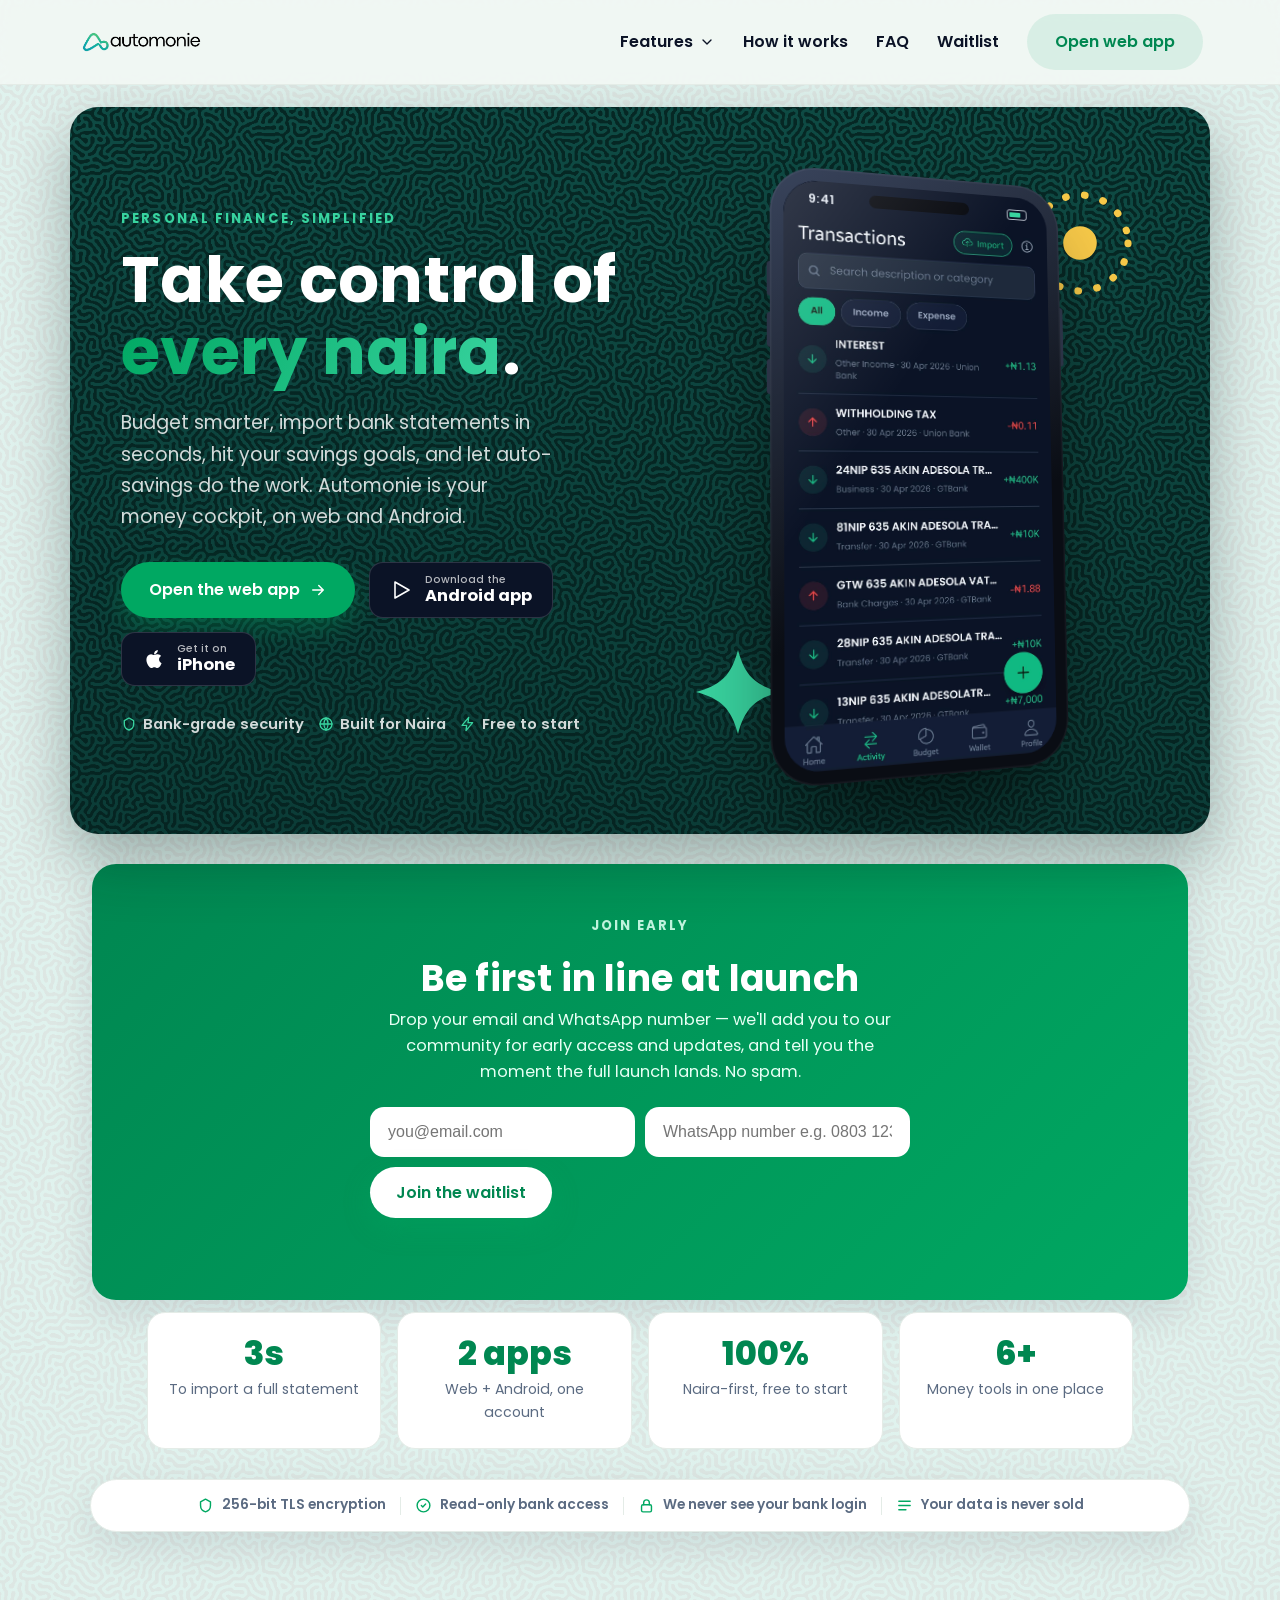
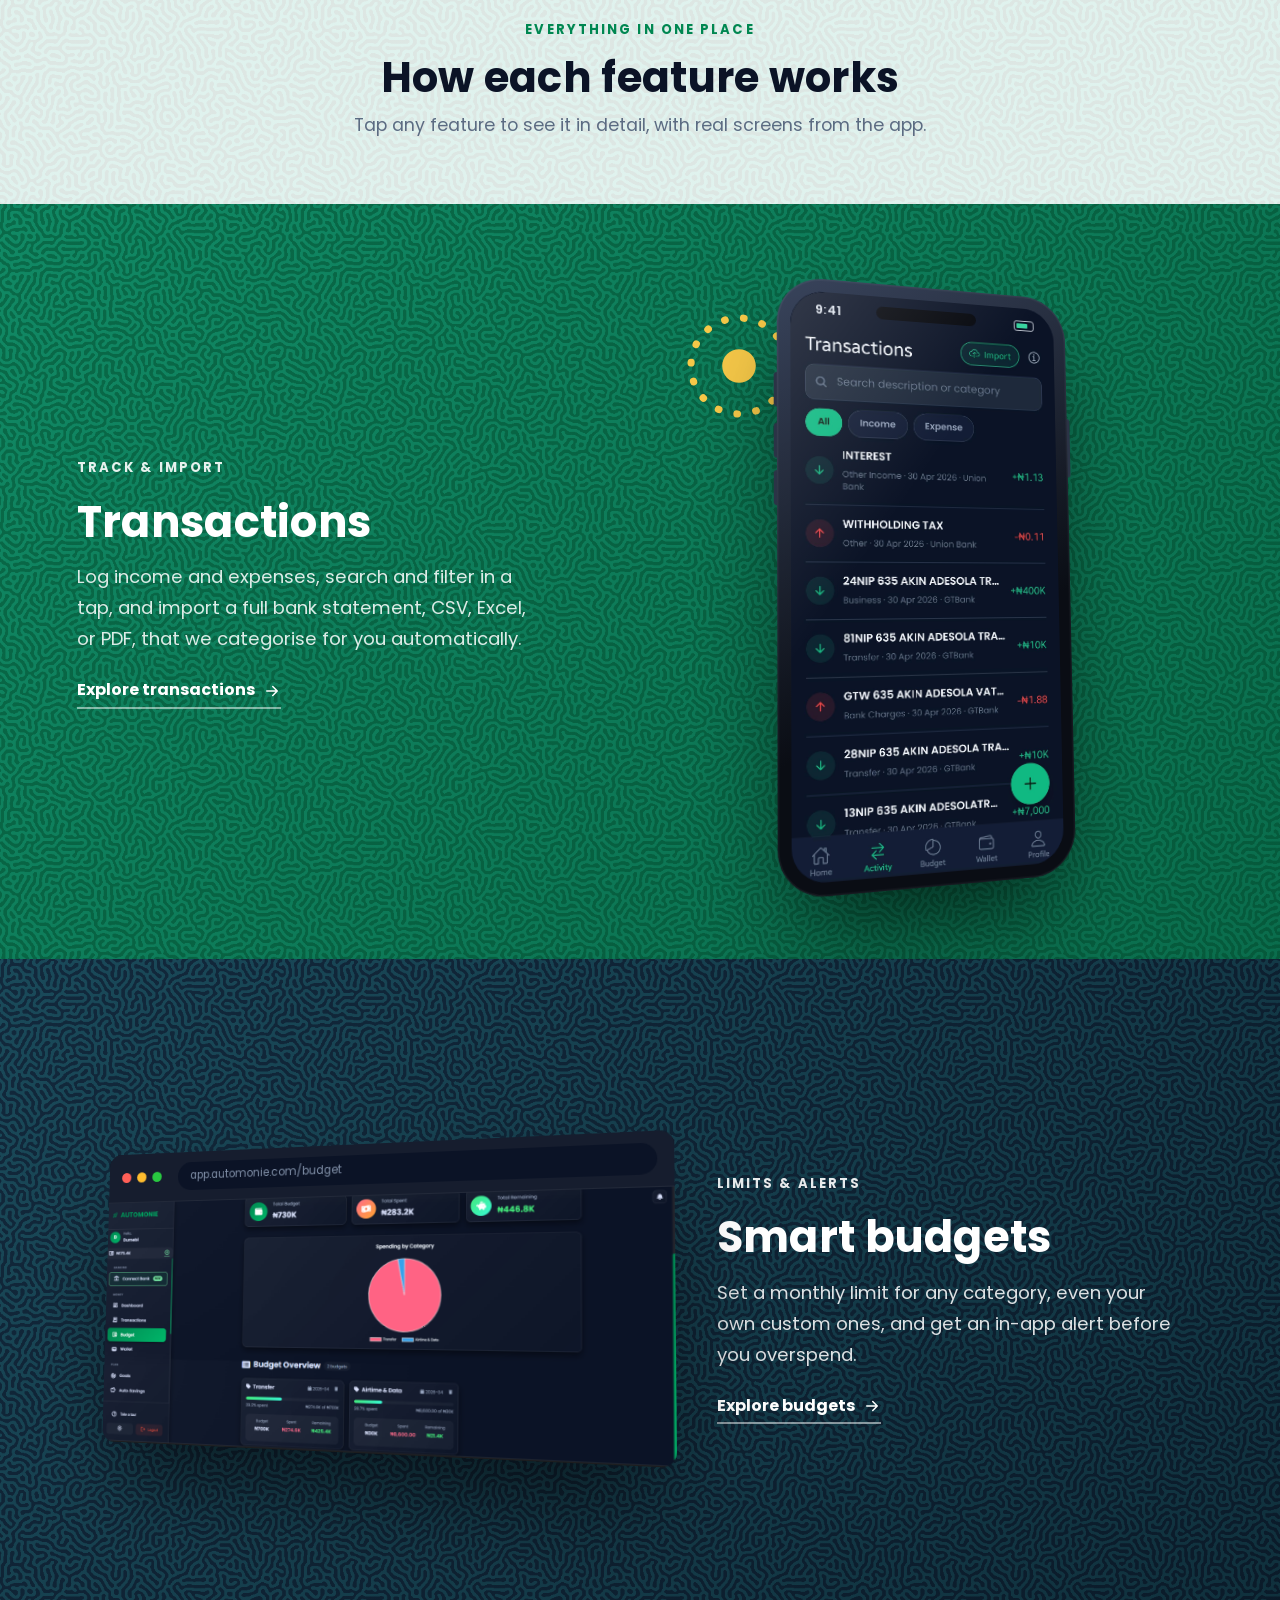
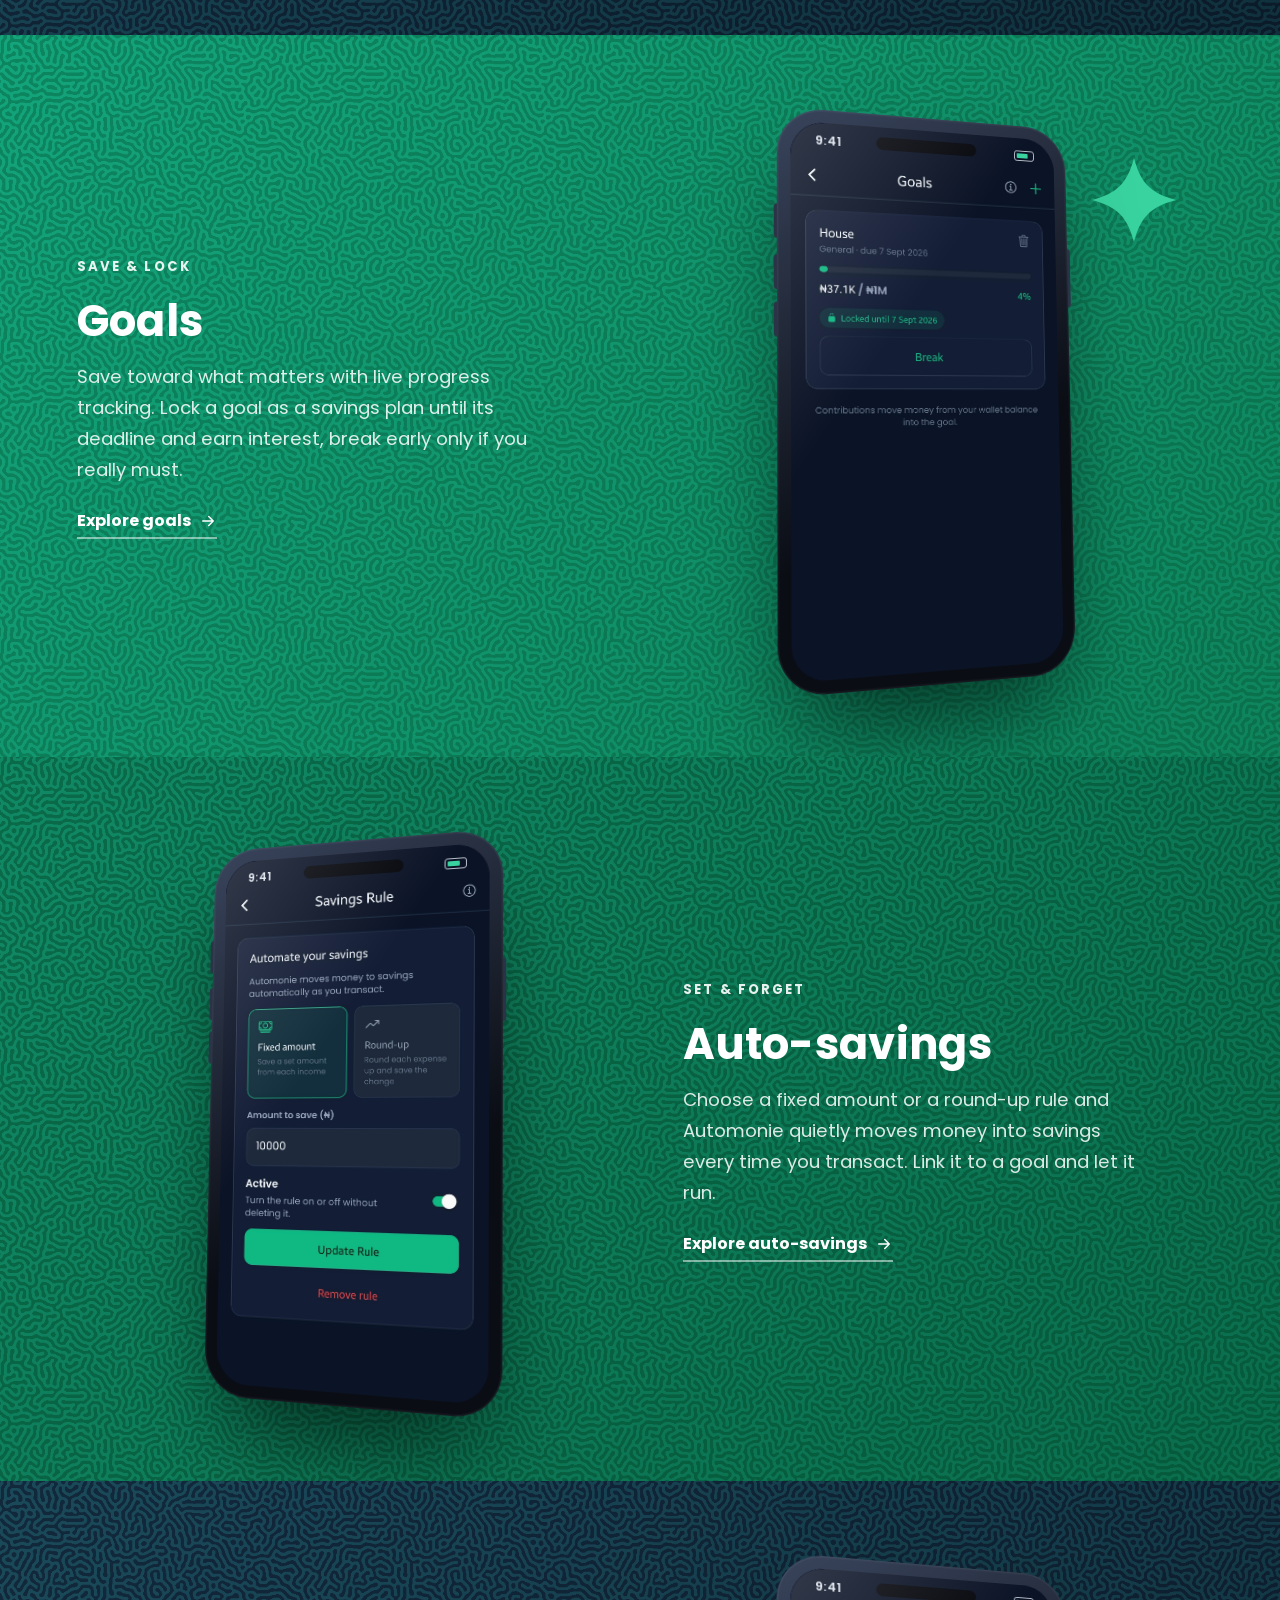
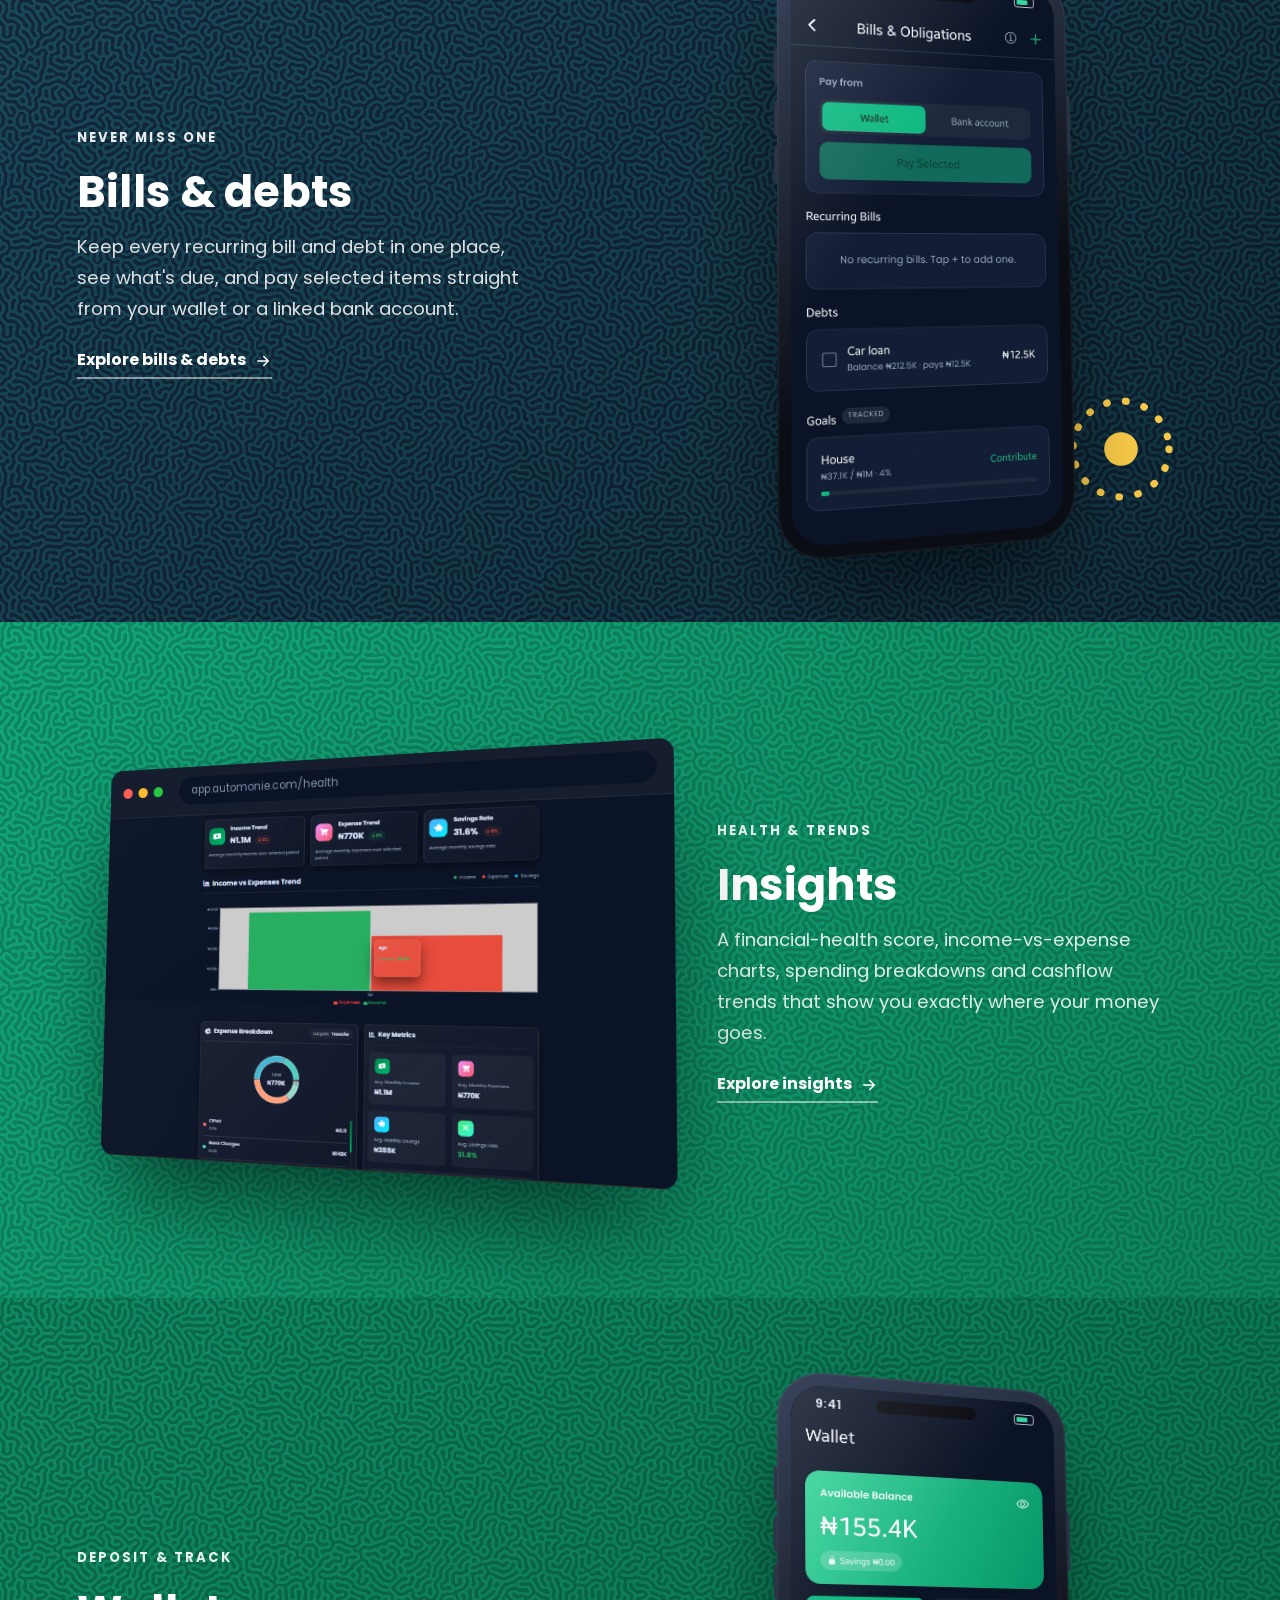
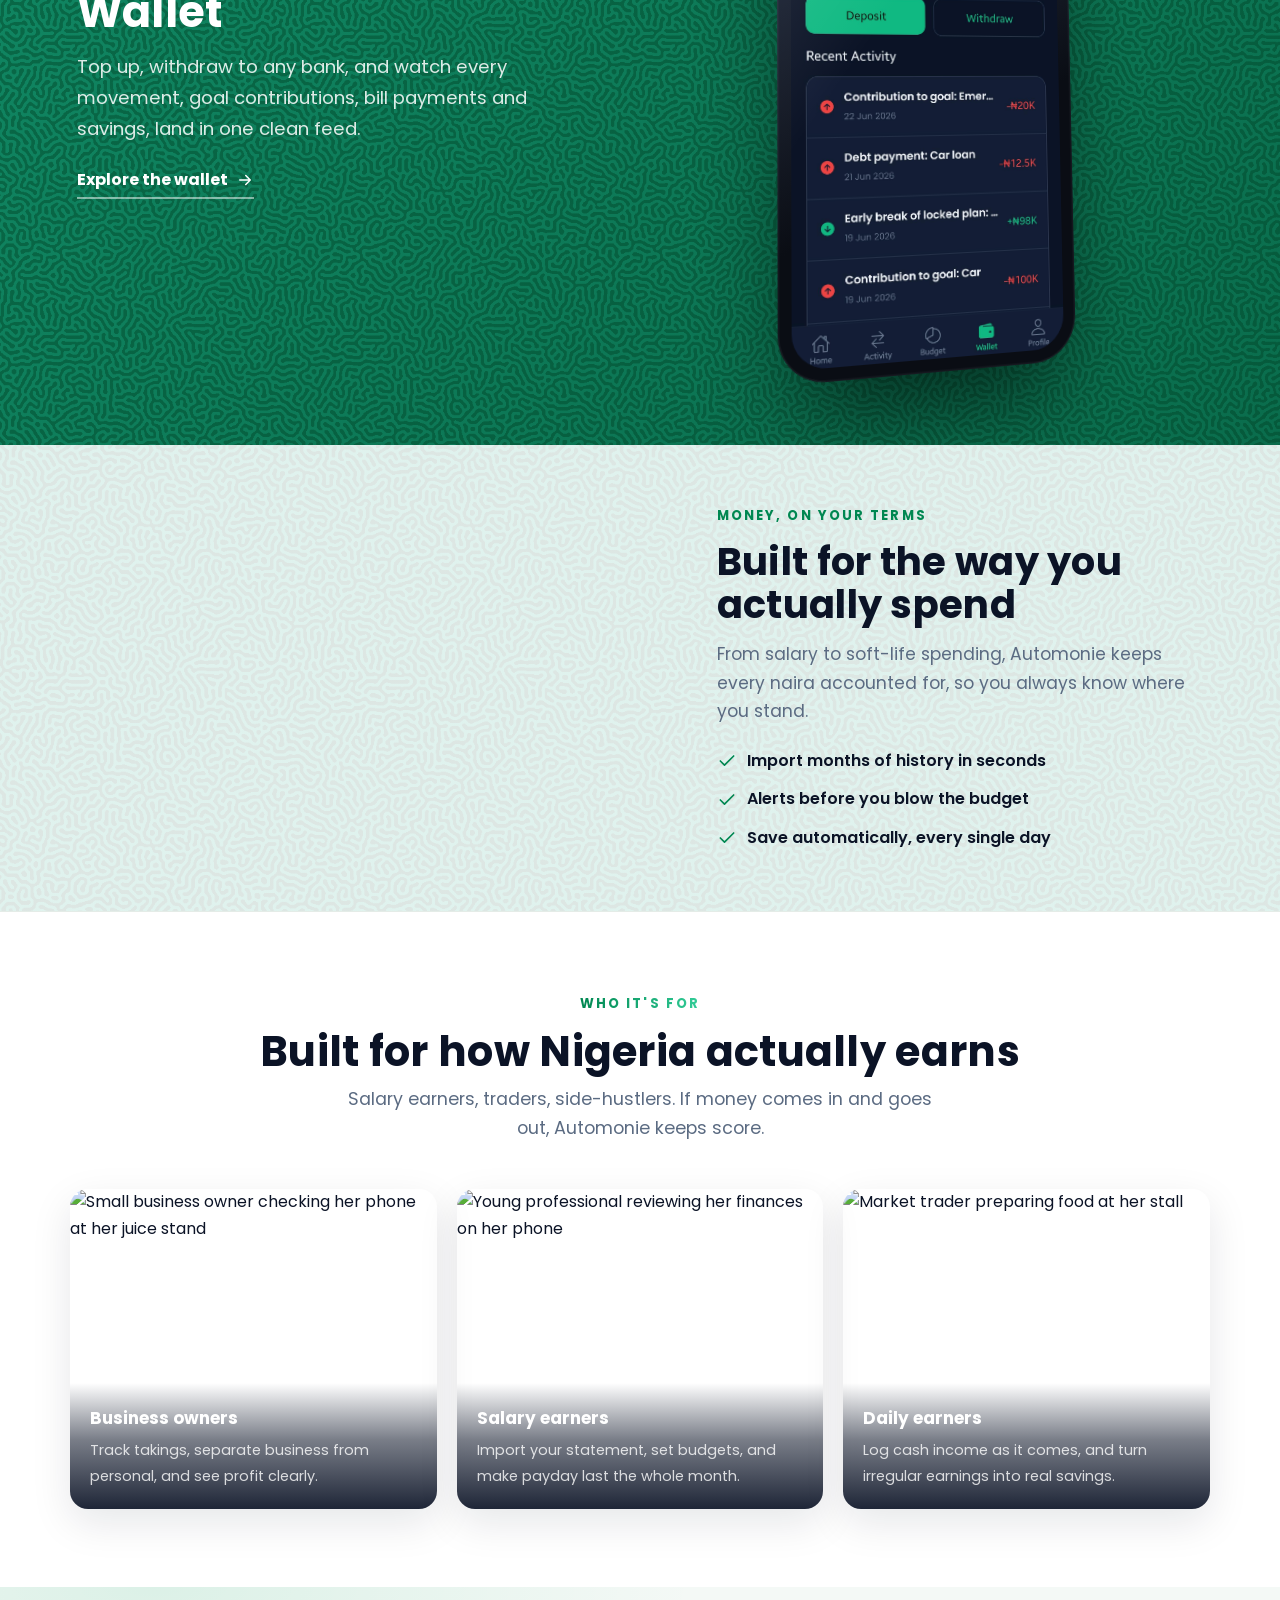
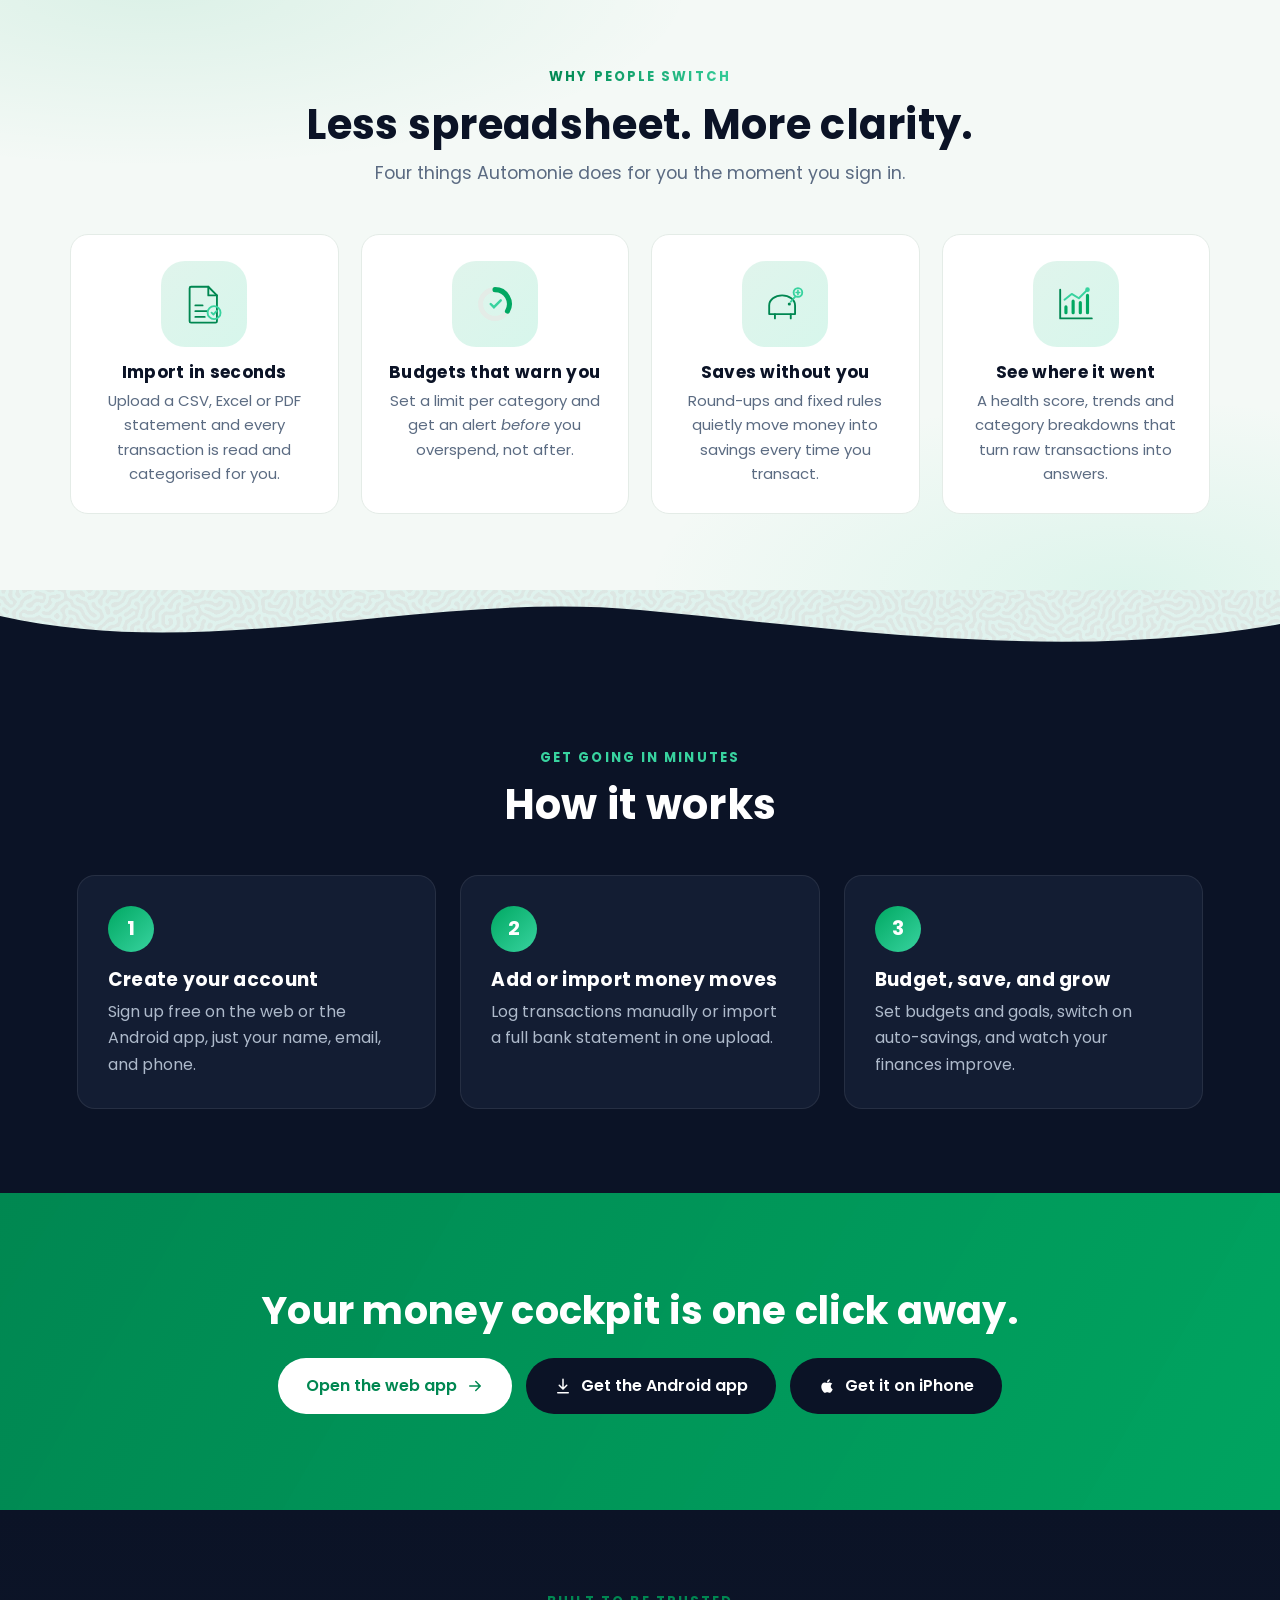
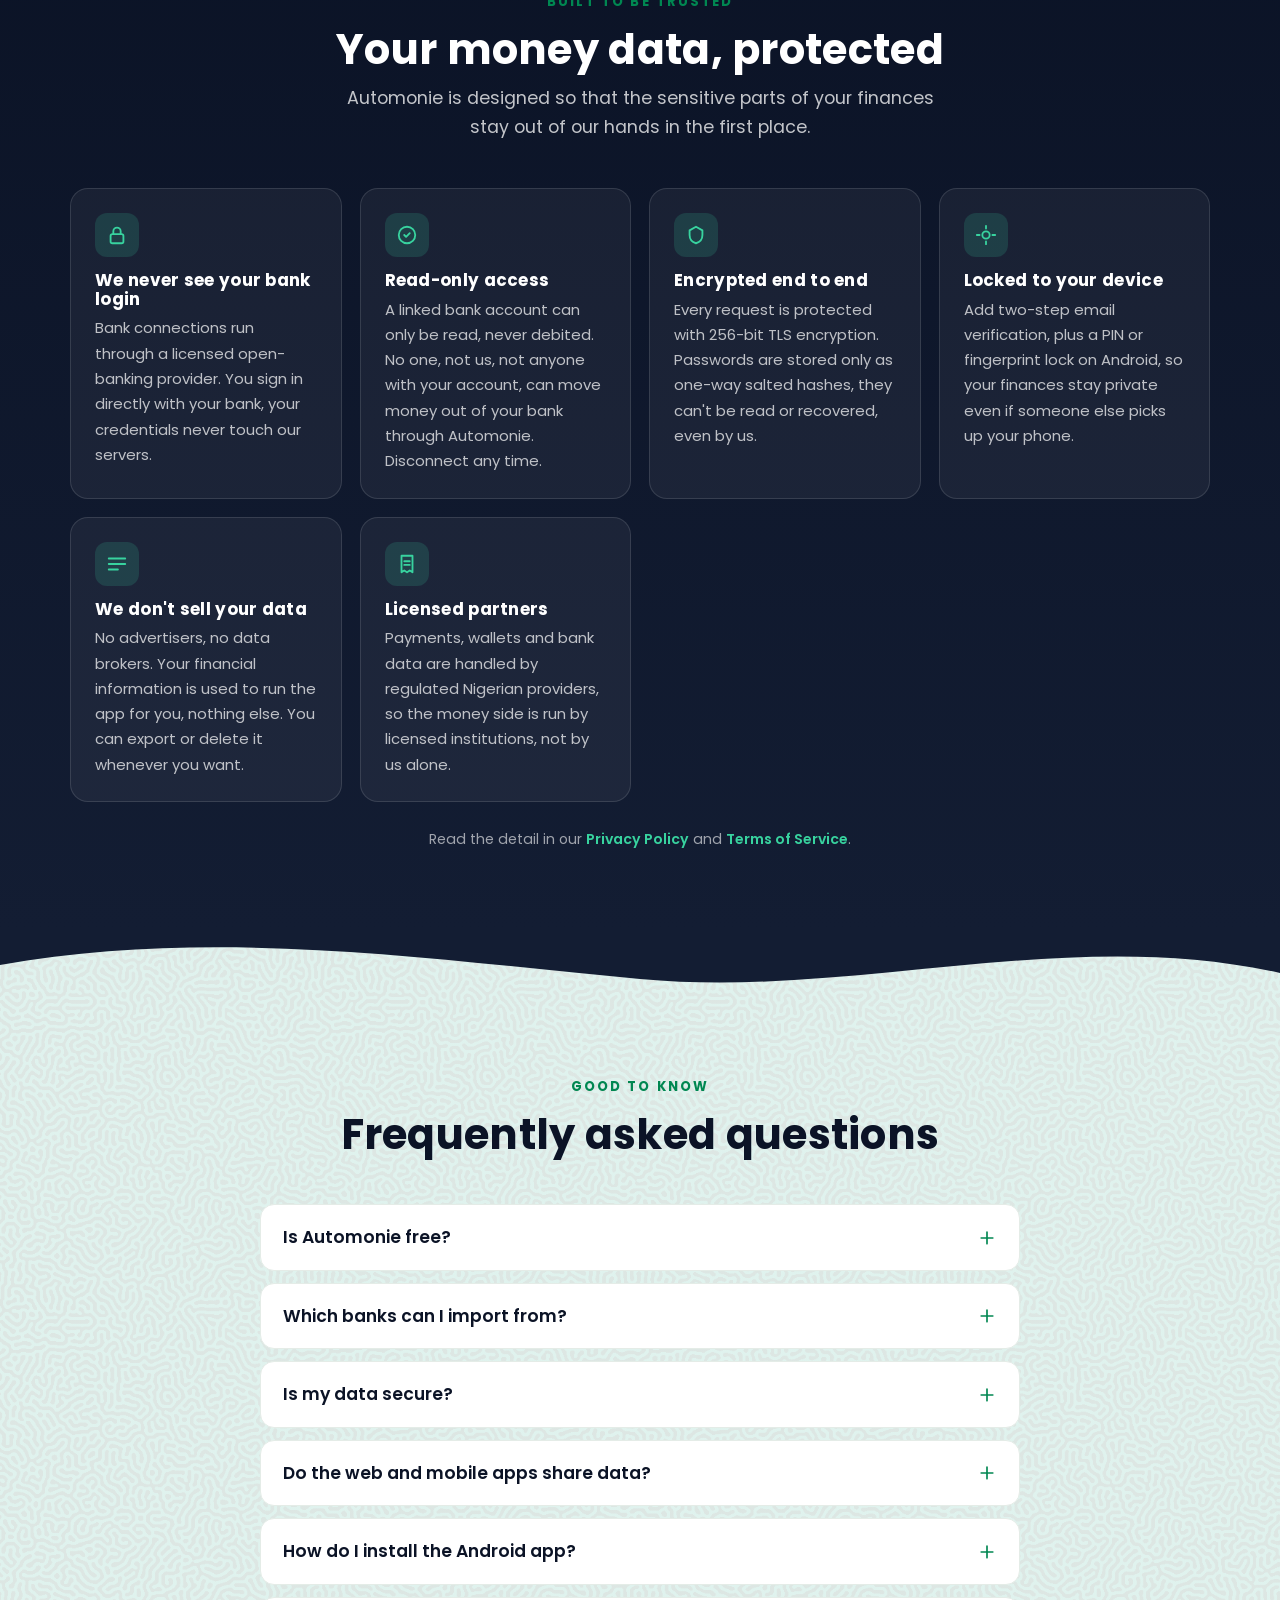
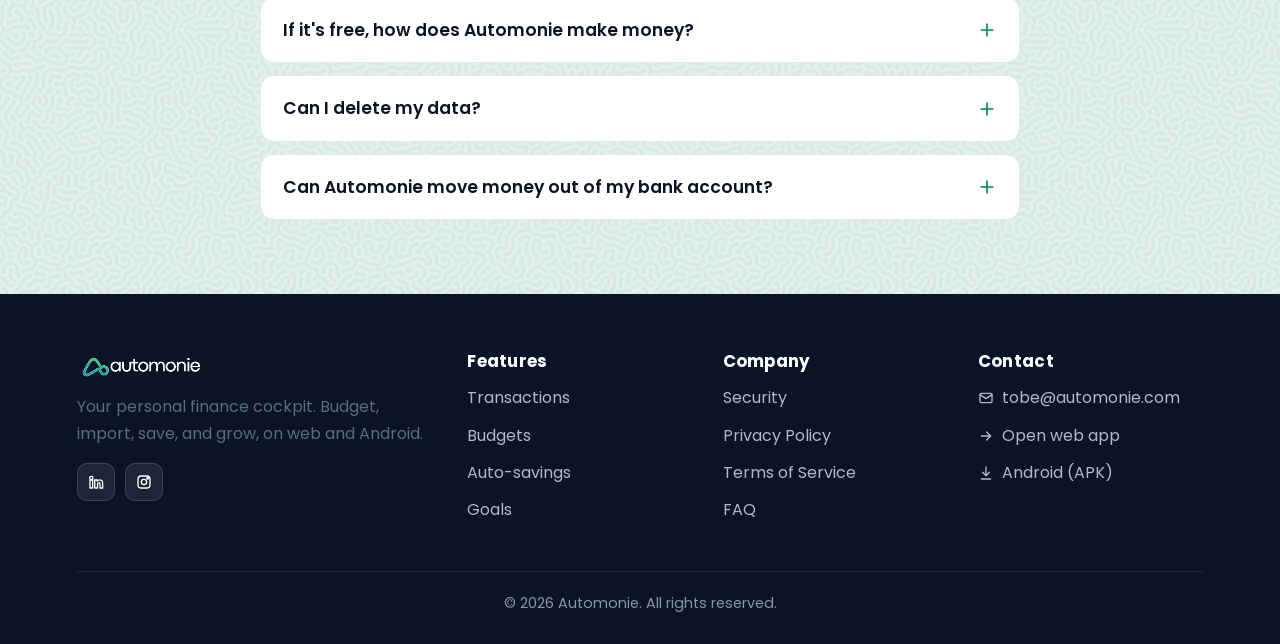
==== commit 5082ec2f: "Waitlist: add WhatsApp number field + join-group button on success" ====
--- a/index.html
+++ b/index.html
@@ -89,12 +89,14 @@
   <div class="wl-card">
     <span class="eyebrow">Join early</span>
     <h2>Be first in line at launch</h2>
-    <p class="wl-sub">Drop your email and we'll tell you the moment new features and the full launch land. No spam — only the big updates.</p>
+    <p class="wl-sub">Drop your email and WhatsApp number — we'll add you to our community for early access and updates, and tell you the moment the full launch lands. No spam.</p>
     <form id="wlForm" class="wl-form" novalidate>
       <input id="wlEmail" class="wl-input" type="email" inputmode="email" autocomplete="email" placeholder="you@email.com" aria-label="Email address" required>
+      <input id="wlPhone" class="wl-input" type="tel" inputmode="tel" autocomplete="tel" placeholder="WhatsApp number e.g. 0803 123 4567" aria-label="WhatsApp number" required>
       <button class="btn btn-primary wl-btn" type="submit" id="wlBtn">Join the waitlist</button>
     </form>
     <p class="wl-msg" id="wlMsg" role="status" aria-live="polite"></p>
+    <a id="wlGroup" class="btn btn-primary wl-group" href="#" target="_blank" rel="noopener" style="display:none;margin-top:14px;background:#25D366;color:#fff">Join our WhatsApp community</a>
   </div>
 </section>
 
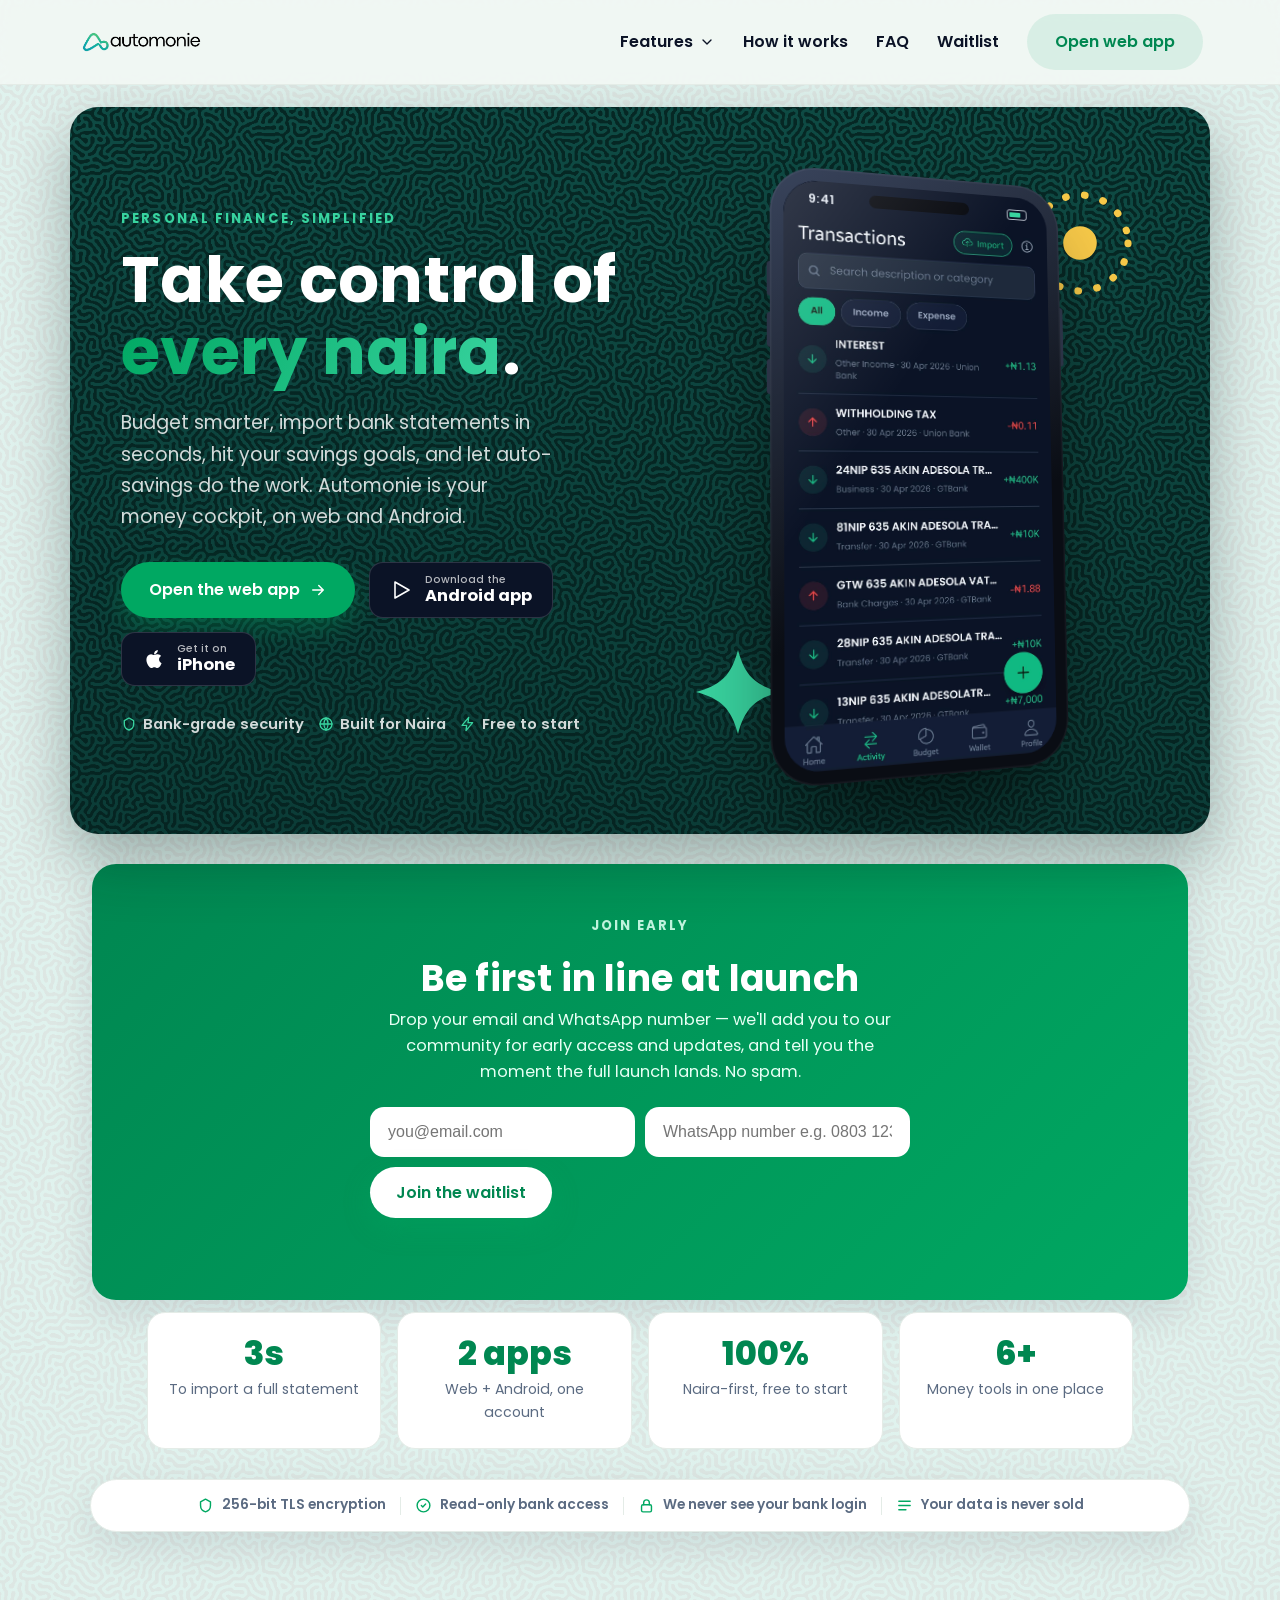
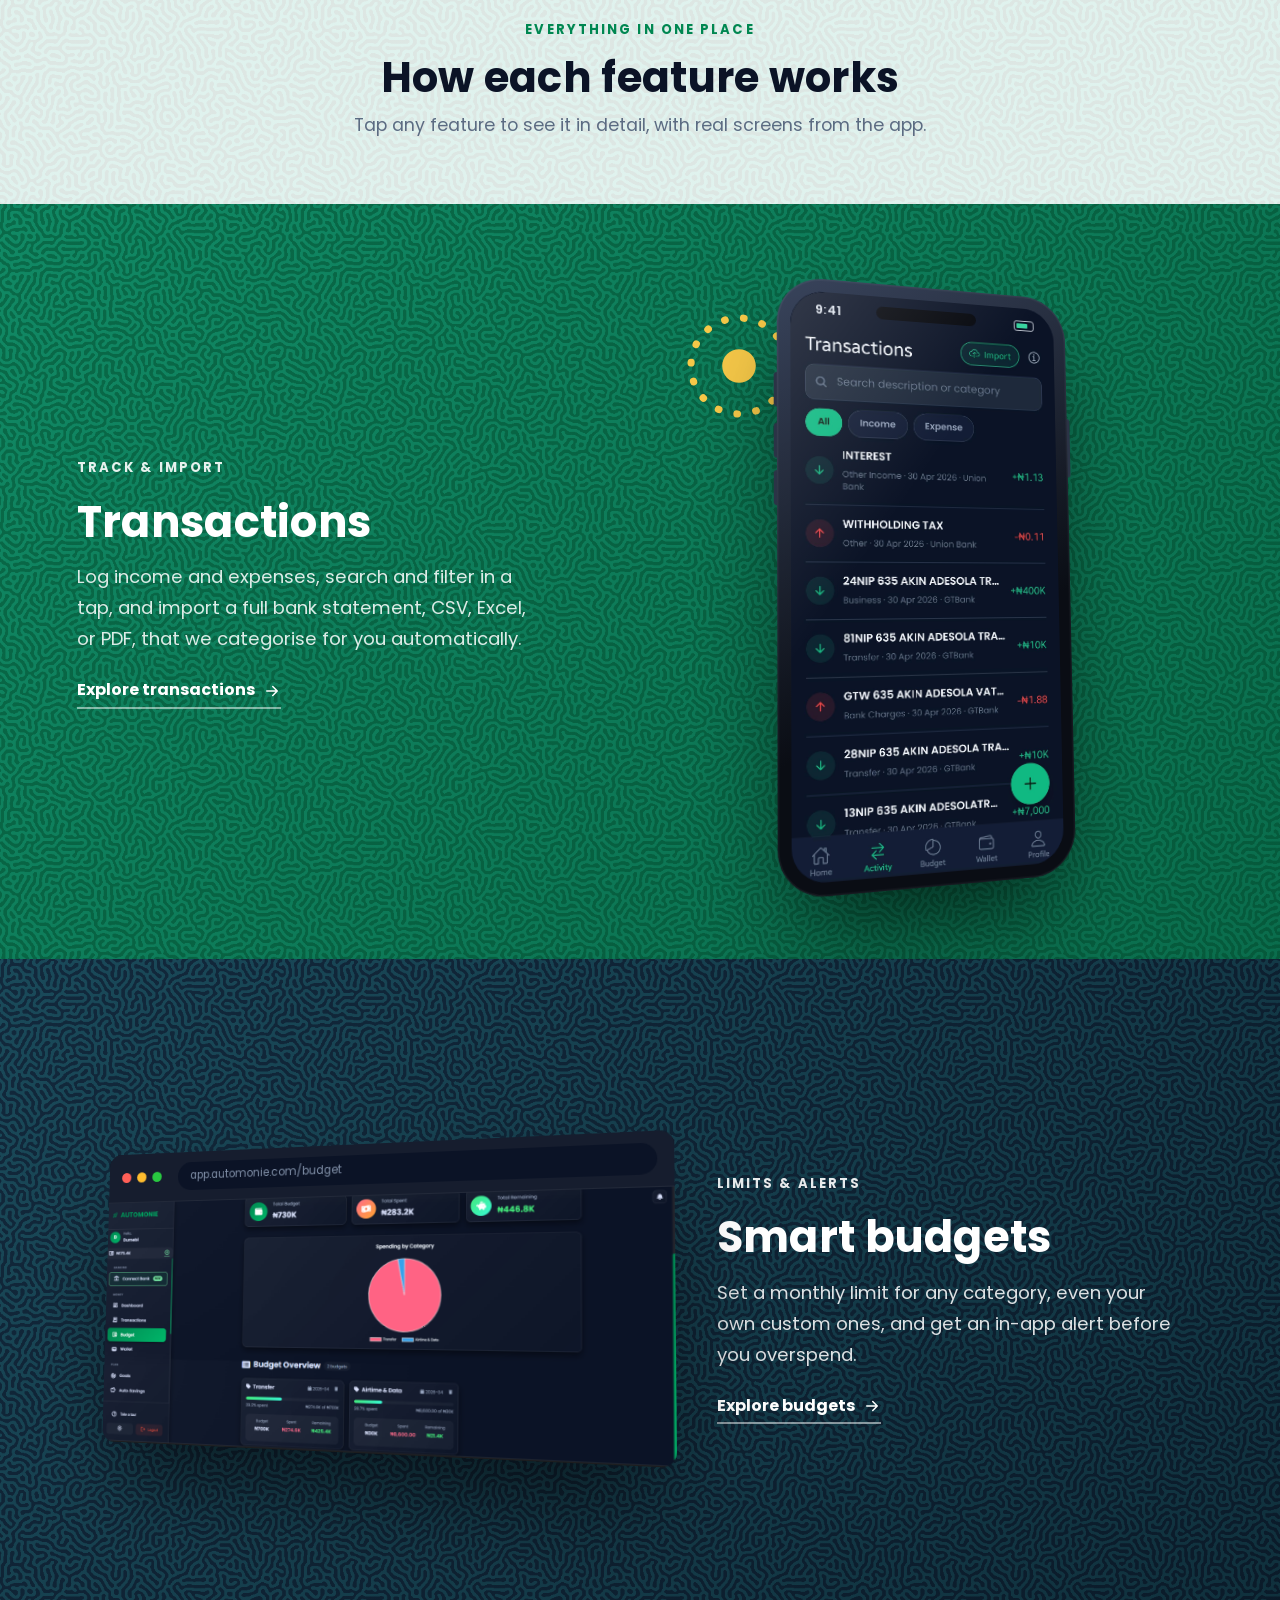
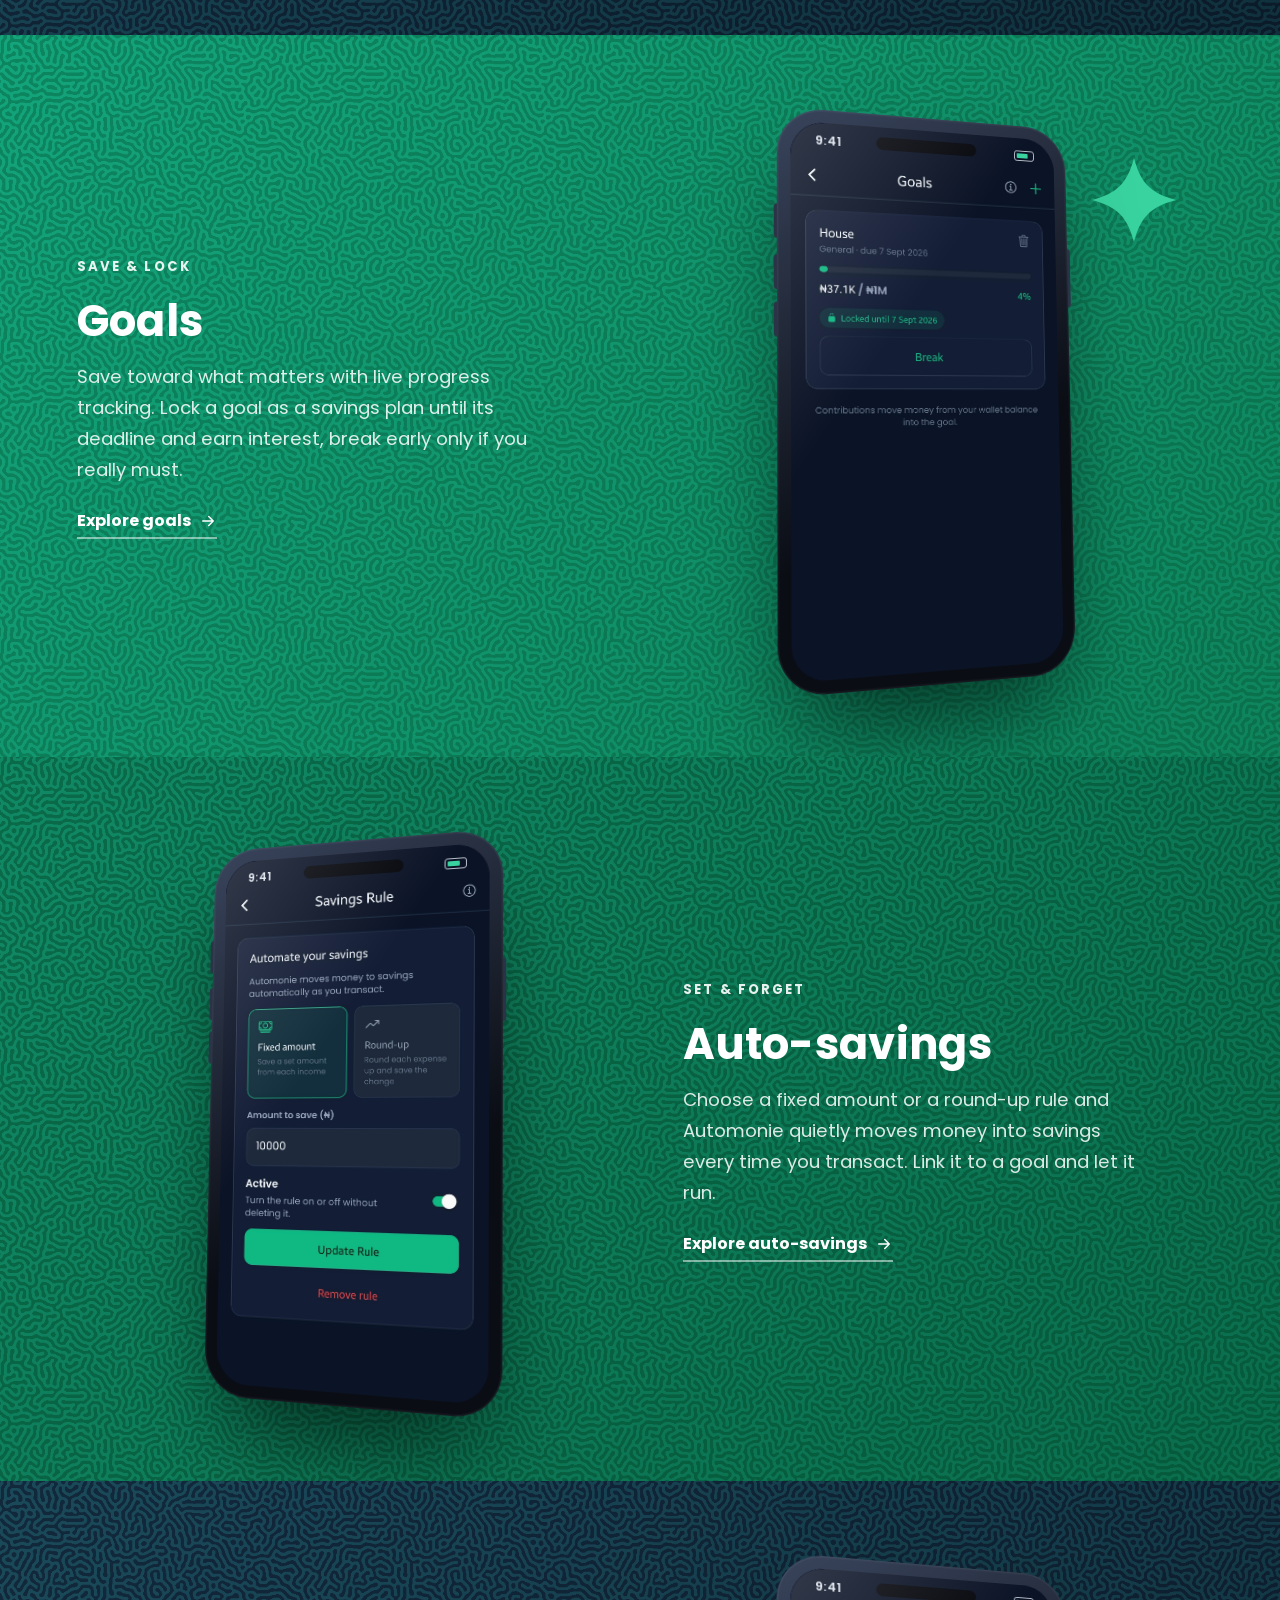
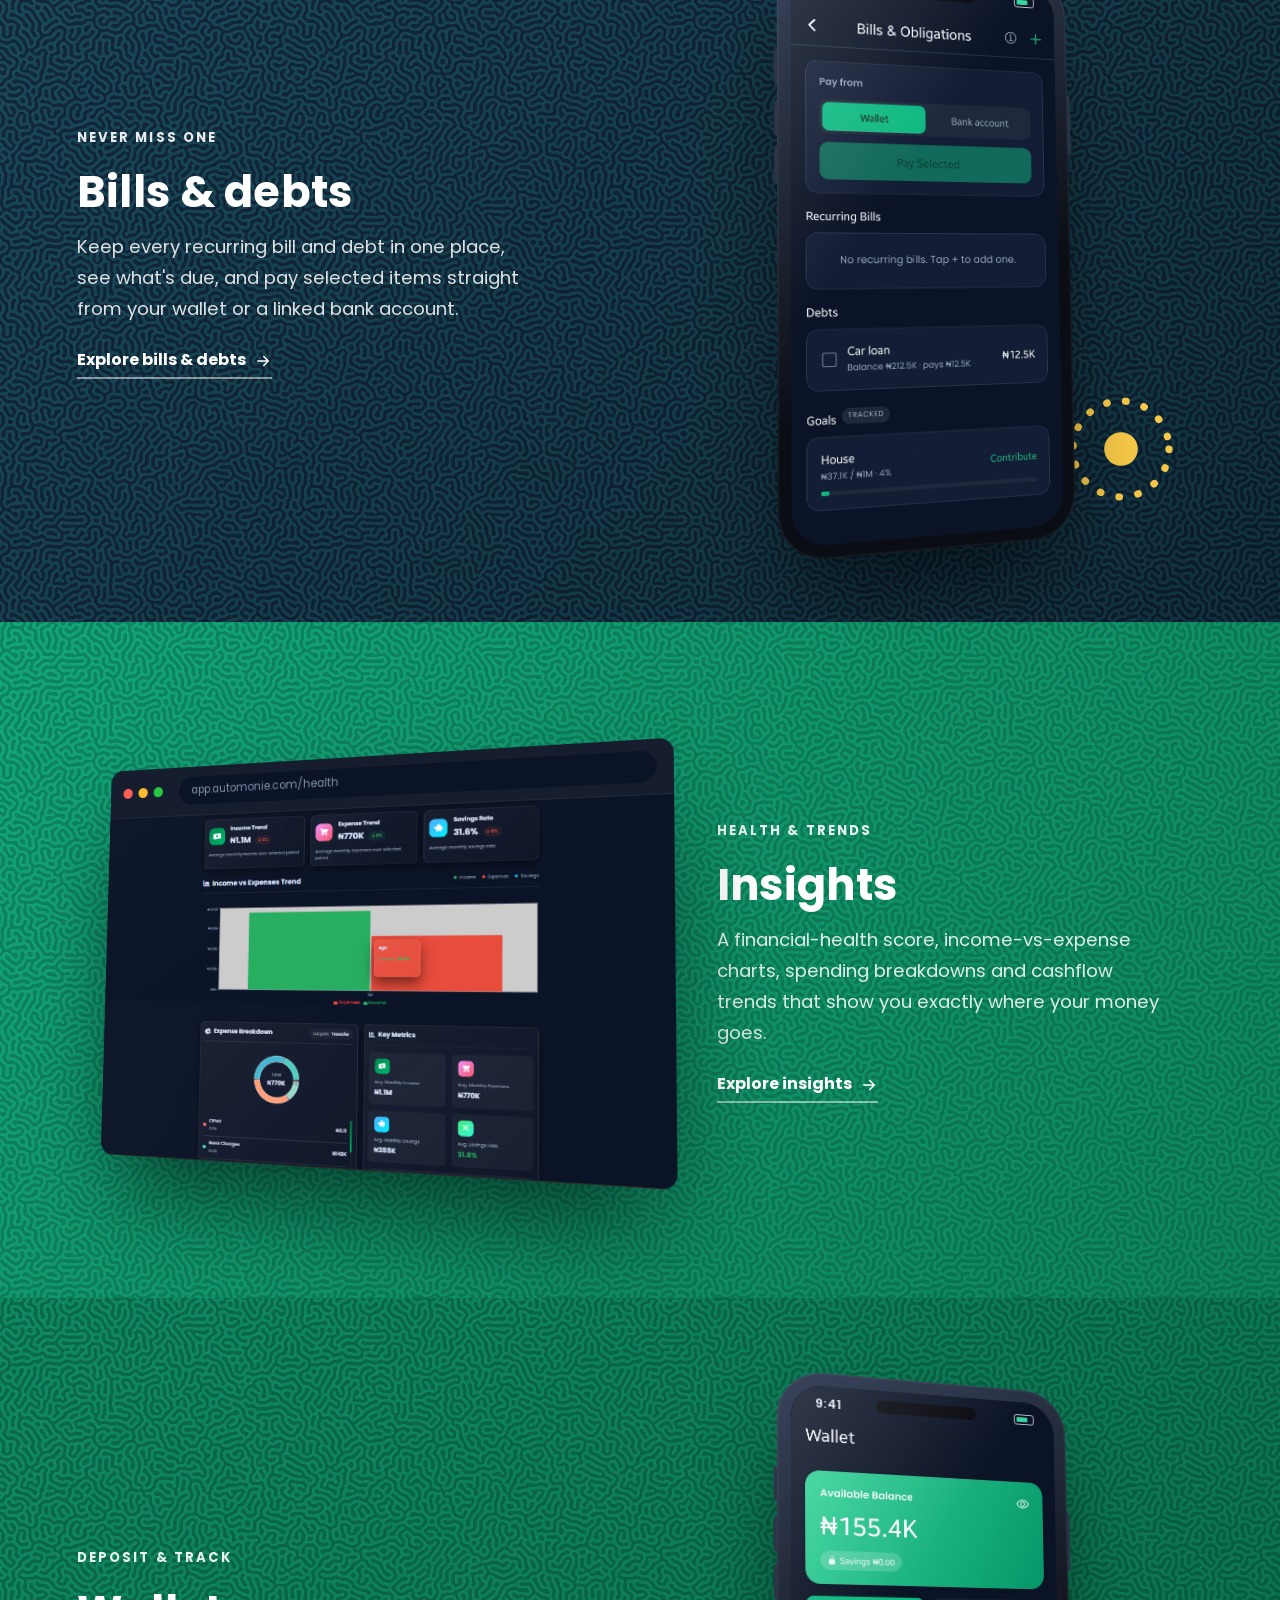
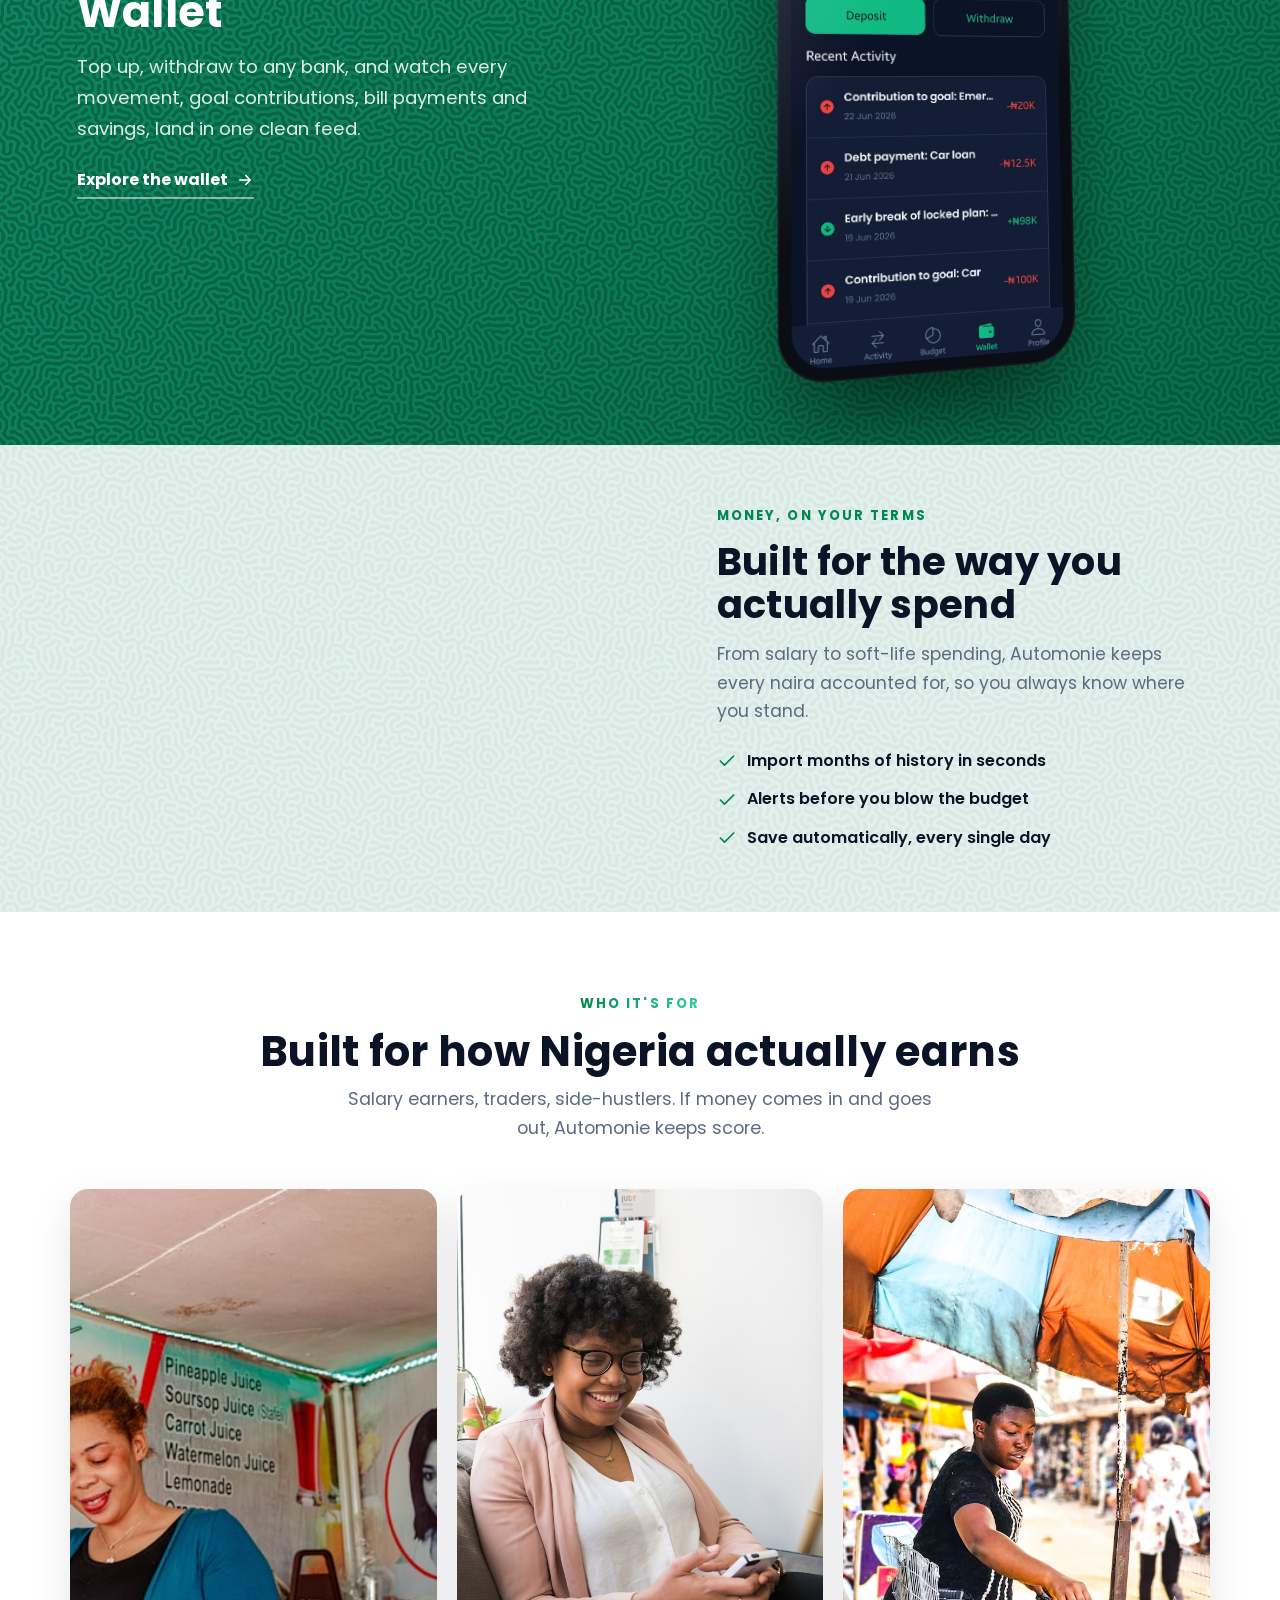
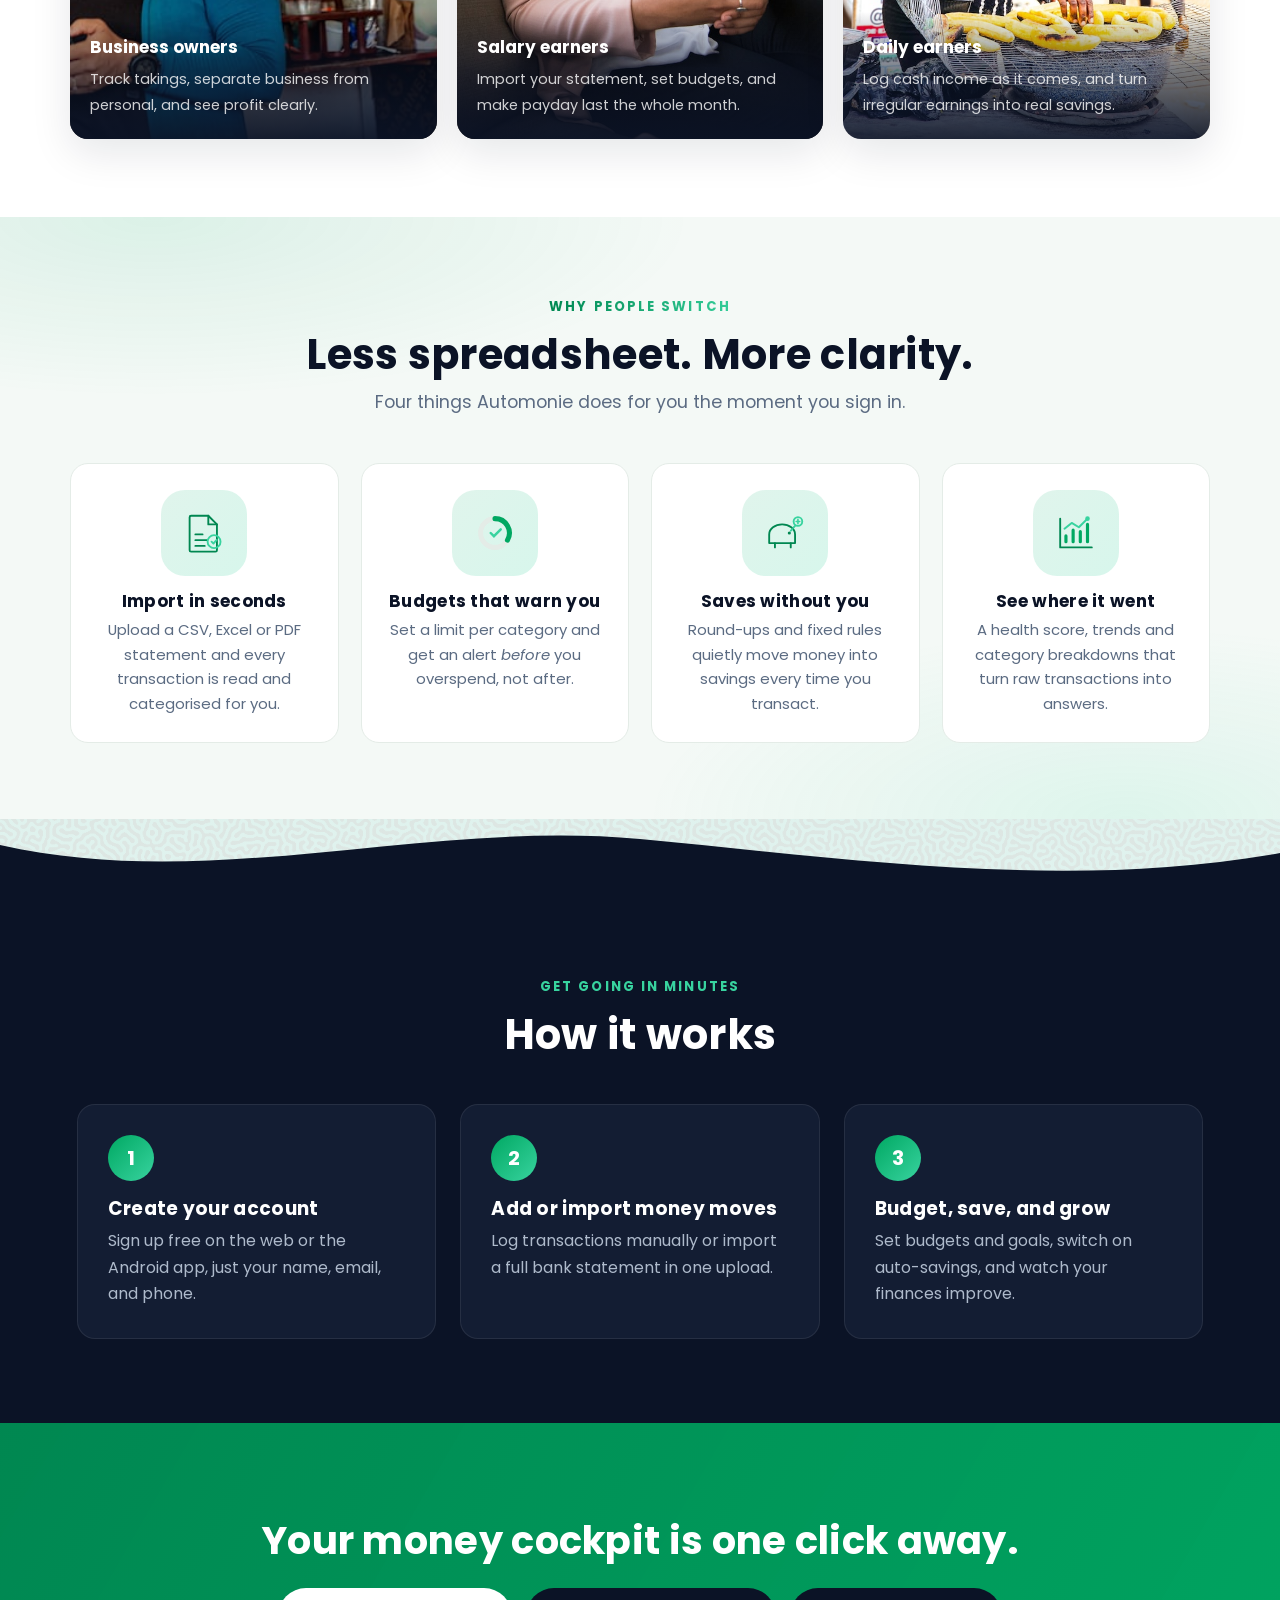
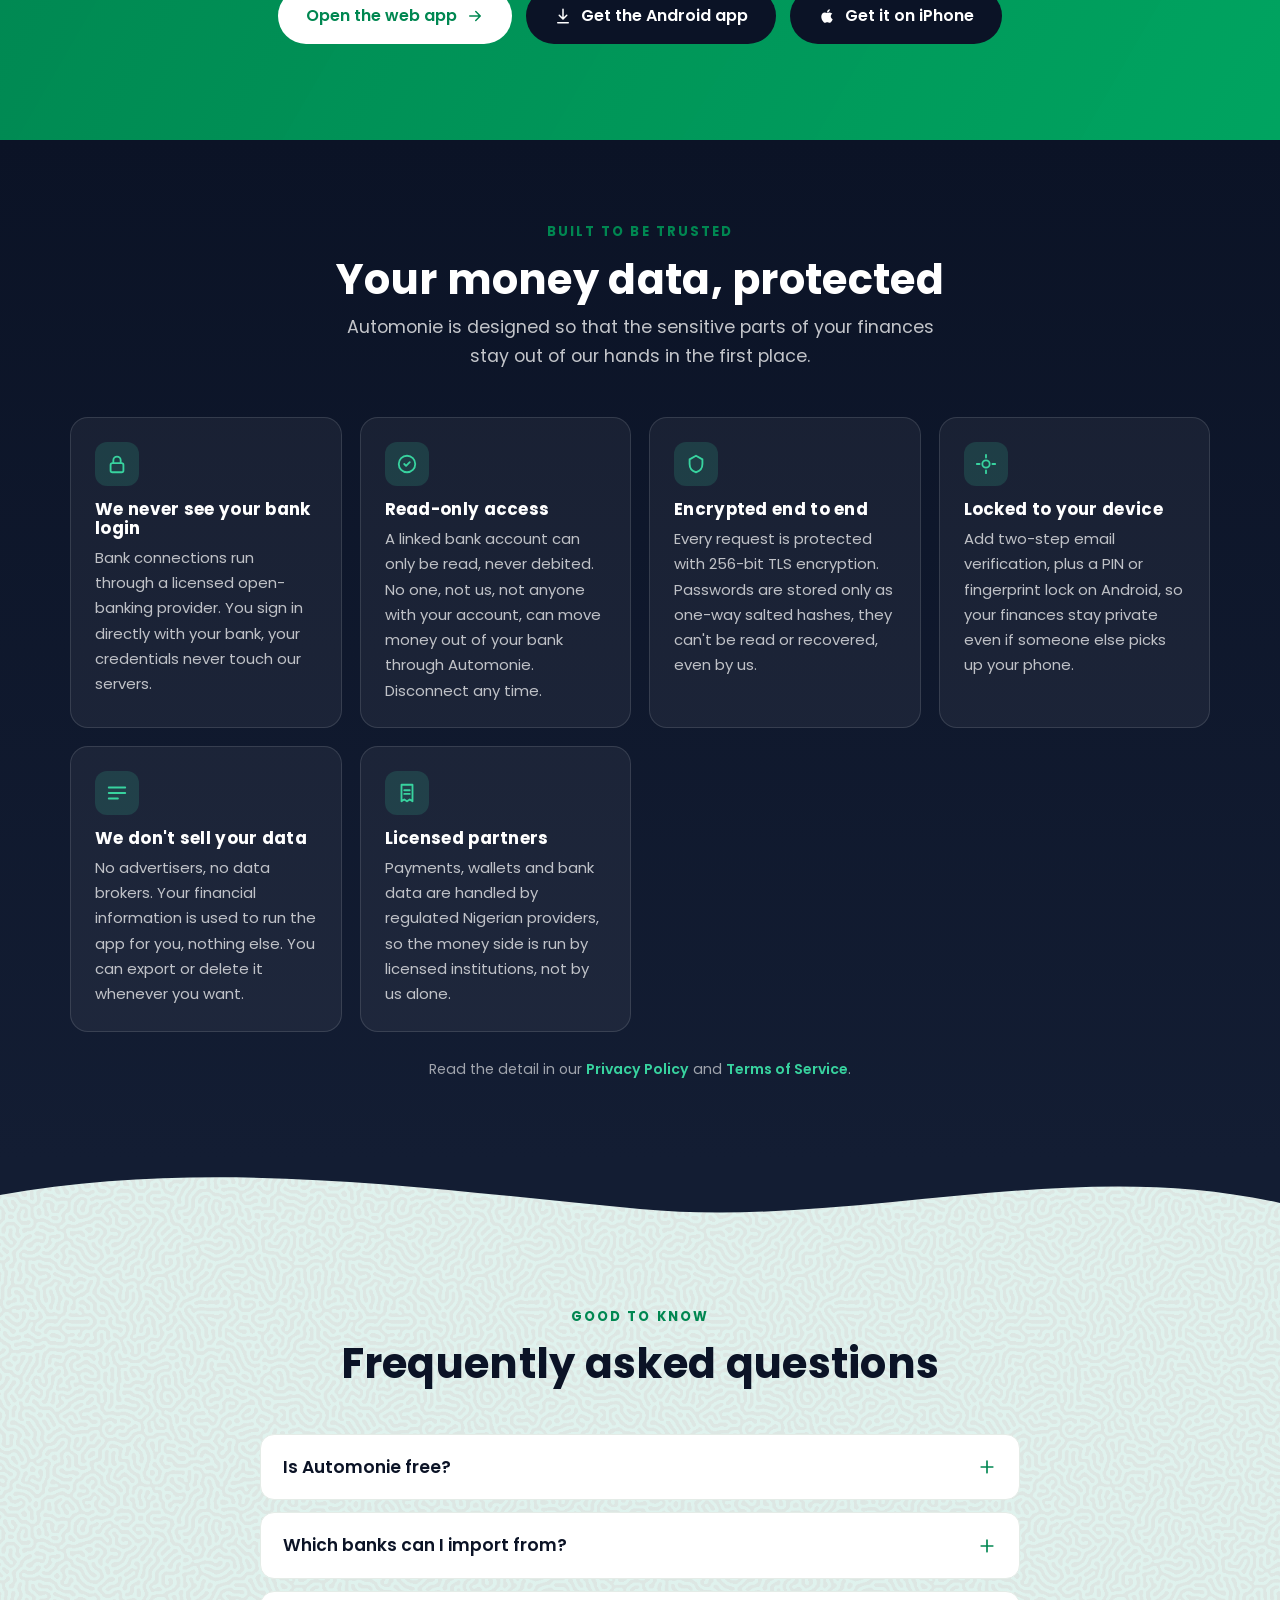
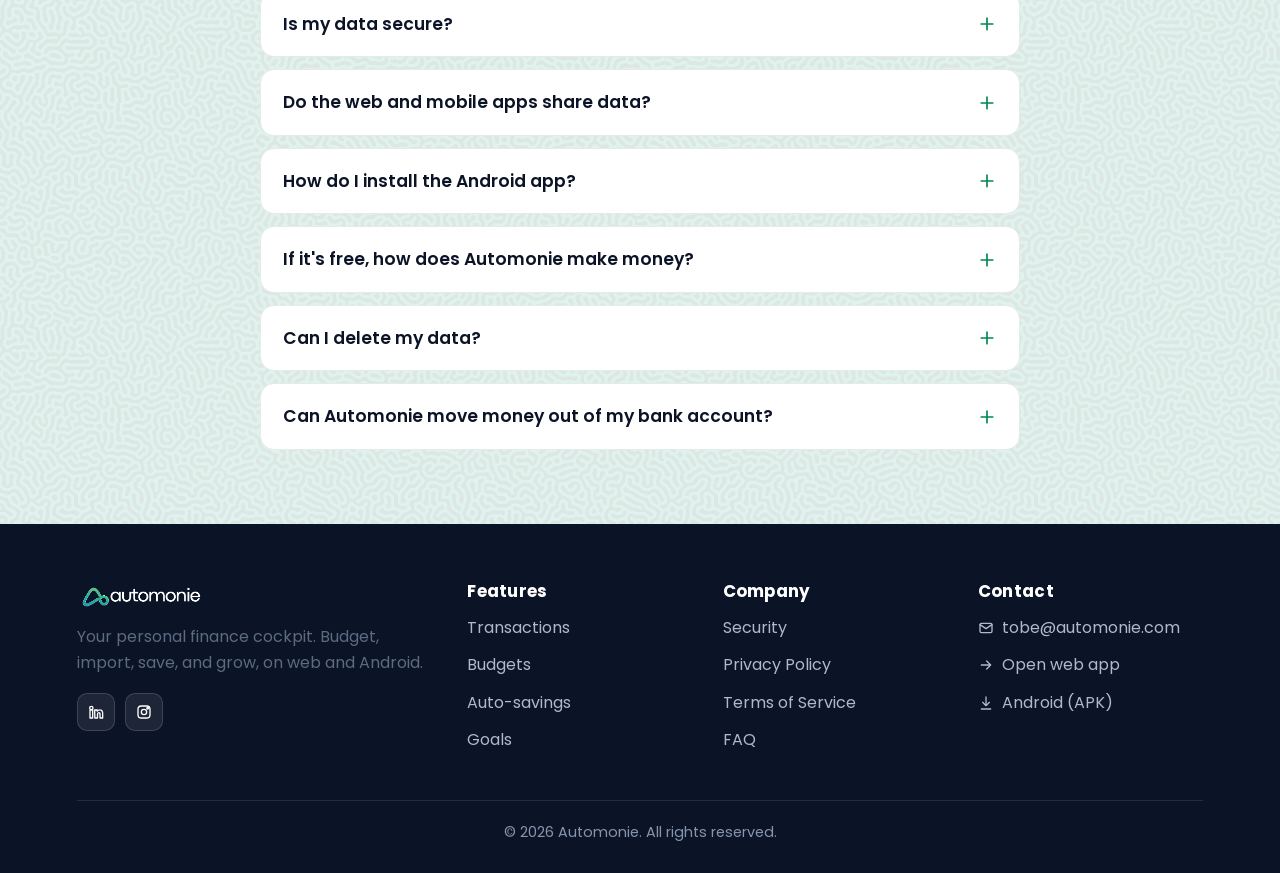
==== commit 56535369: "SEO: feature-page schema + canonical, self-host hero images, refresh sitemap - JSON-LD (BreadcrumbLi" ====
--- a/index.html
+++ b/index.html
@@ -269,15 +269,15 @@
     </div>
     <div class="photo-grid">
       <figure class="pcard reveal" data-d="1">
-        <img src="https://images.unsplash.com/photo-1687422808424-4a8e78fa6ae8?auto=format&fit=crop&w=700&q=70" alt="Small business owner checking her phone at her juice stand" loading="lazy" decoding="async">
+        <img src="assets/img/juice-stand.jpg" width="700" height="467" alt="Small business owner checking her phone at her juice stand" loading="lazy" decoding="async">
         <figcaption><b>Business owners</b><span>Track takings, separate business from personal, and see profit clearly.</span></figcaption>
       </figure>
       <figure class="pcard reveal" data-d="2">
-        <img src="https://images.unsplash.com/photo-1573496782432-8690d8148c46?auto=format&fit=crop&w=700&q=70" alt="Young professional reviewing her finances on her phone" loading="lazy" decoding="async">
+        <img src="assets/img/reviewing-finances.jpg" width="700" height="1049" alt="Young professional reviewing her finances on her phone" loading="lazy" decoding="async">
         <figcaption><b>Salary earners</b><span>Import your statement, set budgets, and make payday last the whole month.</span></figcaption>
       </figure>
       <figure class="pcard reveal" data-d="3">
-        <img src="https://images.unsplash.com/photo-1722072391426-964abfef1924?auto=format&fit=crop&w=700&q=70" alt="Market trader preparing food at her stall" loading="lazy" decoding="async">
+        <img src="assets/img/market-trader.jpg" width="700" height="933" alt="Market trader preparing food at her stall" loading="lazy" decoding="async">
         <figcaption><b>Daily earners</b><span>Log cash income as it comes, and turn irregular earnings into real savings.</span></figcaption>
       </figure>
     </div>
